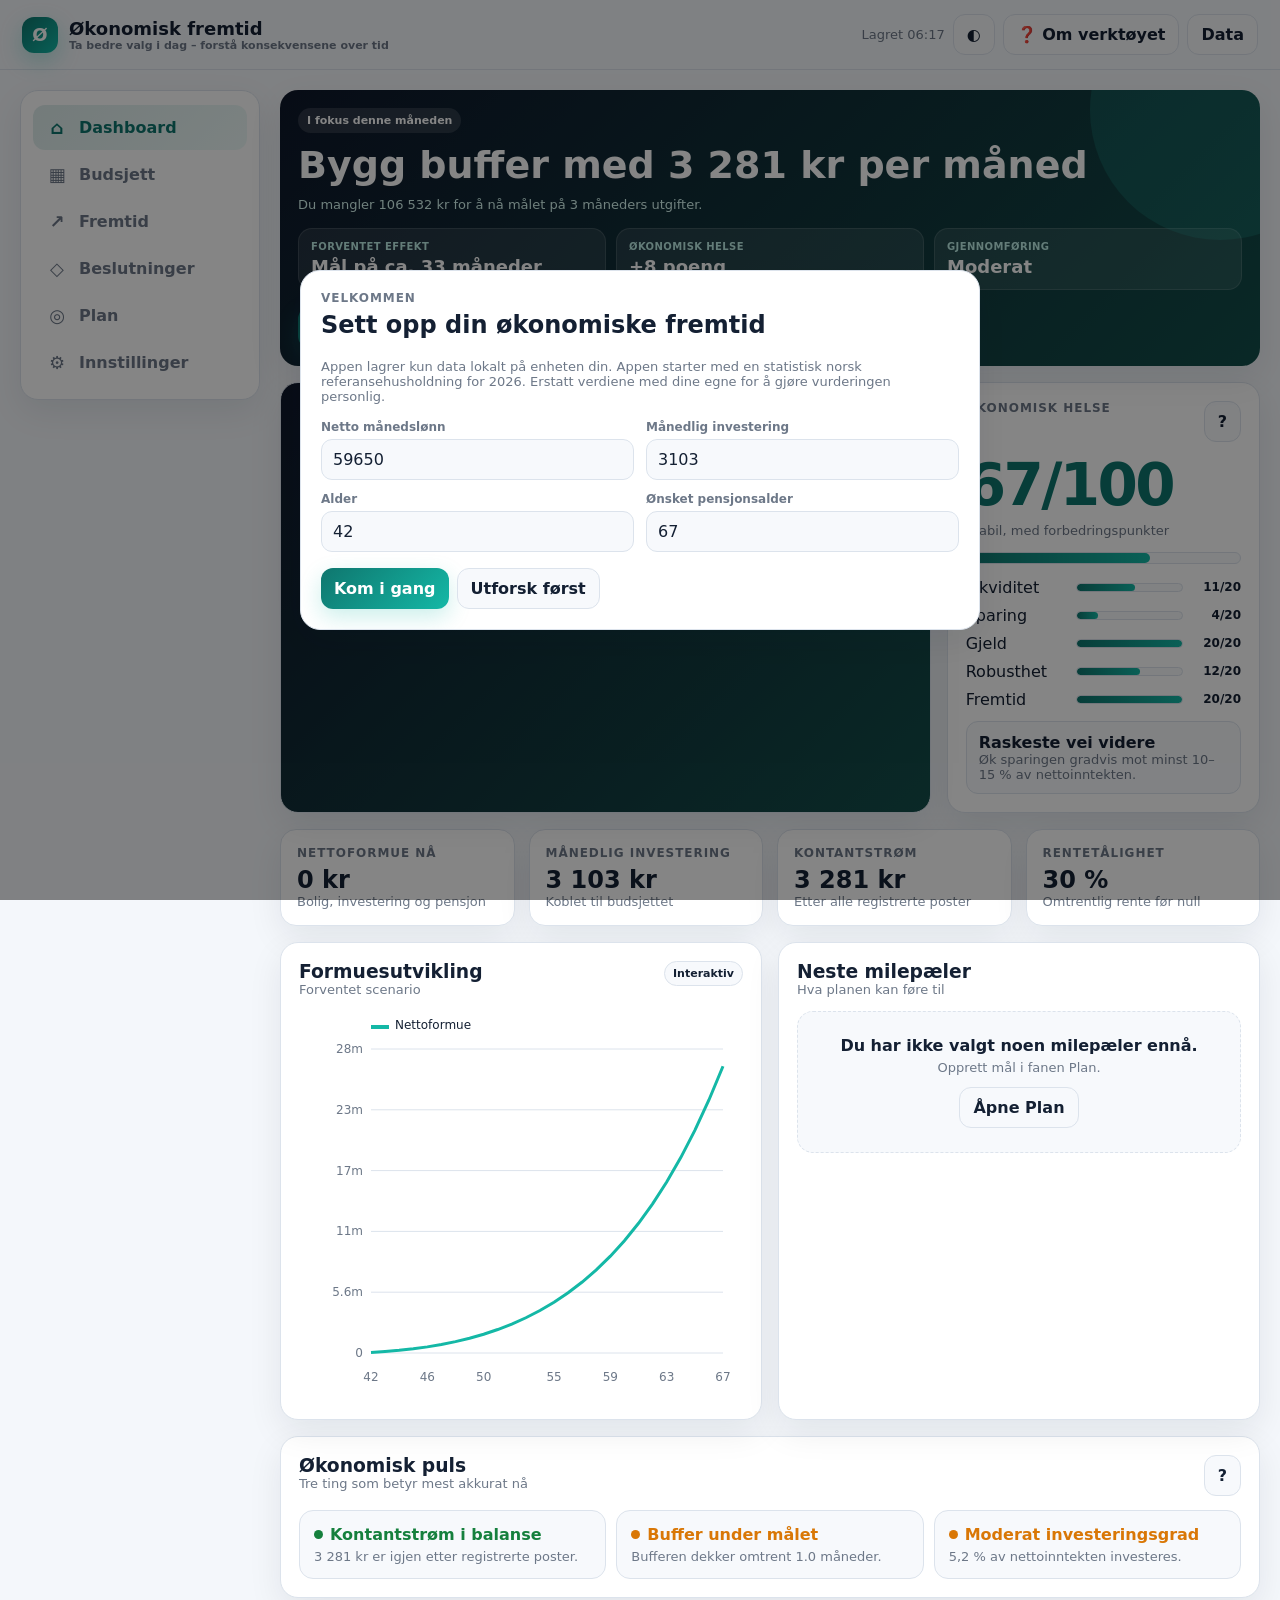
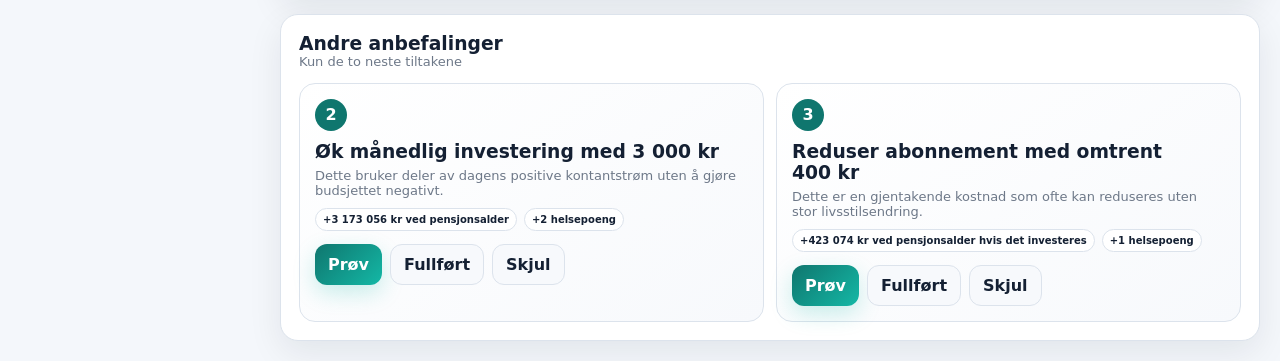
==== index.html @ 280042e1 "Update index.html" ====
<!doctype html>
<html lang="nb">
<head>
<meta charset="utf-8">
<meta name="viewport" content="width=device-width,initial-scale=1,viewport-fit=cover">
<meta name="theme-color" content="#111827">
<link rel="manifest" href="manifest.webmanifest">
<link rel="icon" href="icon-192.png">
<title>Økonomisk fremtid</title>
<style>
:root{
 --bg:#f4f7fb;--panel:#fff;--panel2:#f7f9fc;--text:#142033;--muted:#6d7888;--line:#dce3ec;
 --brand:#0f766e;--brand2:#14b8a6;--blue:#2563eb;--gold:#d97706;--red:#dc2626;--green:#15803d;
 --shadow:0 12px 34px rgba(15,23,42,.08);--radius:18px
}
body.dark{
 --bg:#0b1220;--panel:#111a2b;--panel2:#172238;--text:#edf4ff;--muted:#9cacbf;--line:#26364d;
 --shadow:0 12px 36px rgba(0,0,0,.34)
}
*{box-sizing:border-box}
html,body{margin:0;min-height:100%;font-family:Inter,ui-sans-serif,system-ui,-apple-system,Segoe UI,Roboto,Arial;color:var(--text);background:var(--bg)}
button,input,select{font:inherit}
button{cursor:pointer}
.app{min-height:100vh}
.topbar{position:sticky;top:0;z-index:30;display:flex;align-items:center;justify-content:space-between;padding:14px 22px;background:rgba(244,247,251,.86);backdrop-filter:blur(18px);border-bottom:1px solid var(--line)}
body.dark .topbar{background:rgba(11,18,32,.86)}
.brand{display:flex;align-items:center;gap:11px;font-weight:850;font-size:18px}
.logo{width:36px;height:36px;border-radius:12px;background:linear-gradient(135deg,var(--brand),var(--brand2));display:grid;place-items:center;color:#fff;font-weight:900;box-shadow:0 8px 22px rgba(20,184,166,.28)}
.top-actions{display:flex;align-items:center;gap:8px}
.iconbtn,.chipbtn,.primary,.secondary,.danger{border:0;border-radius:12px;padding:10px 13px;font-weight:750}
.iconbtn,.chipbtn,.secondary{background:var(--panel2);color:var(--text);border:1px solid var(--line)}
.primary{background:linear-gradient(135deg,var(--brand),var(--brand2));color:#fff;box-shadow:0 8px 22px rgba(20,184,166,.22)}
.danger{background:#fee2e2;color:#991b1b}
.layout{display:grid;grid-template-columns:240px minmax(0,1fr);gap:20px;padding:20px;max-width:1540px;margin:auto}
.sidebar{position:sticky;top:88px;height:fit-content;background:var(--panel);border:1px solid var(--line);border-radius:var(--radius);padding:12px;box-shadow:var(--shadow)}
.navitem{display:flex;align-items:center;gap:11px;width:100%;border:0;background:transparent;color:var(--muted);padding:12px 13px;border-radius:12px;text-align:left;font-weight:750;margin:2px 0}
.navitem.active{background:linear-gradient(135deg,rgba(15,118,110,.14),rgba(20,184,166,.08));color:var(--brand)}
.navicon{font-size:18px;width:22px;text-align:center}
.main{min-width:0}
.page{display:none}.page.active{display:block}
.hero{display:grid;grid-template-columns:1.35fr .65fr;gap:16px;margin-bottom:16px}
.card{background:var(--panel);border:1px solid var(--line);border-radius:var(--radius);padding:18px;box-shadow:var(--shadow)}
.hero-card{padding:24px;background:linear-gradient(135deg,#0f172a,#134e4a);color:#fff;overflow:hidden;position:relative}
.hero-card:after{content:"";position:absolute;width:280px;height:280px;border-radius:50%;background:rgba(45,212,191,.16);right:-90px;top:-110px}
.eyebrow{font-size:12px;font-weight:800;letter-spacing:.08em;text-transform:uppercase;color:var(--muted)}
.hero-card .eyebrow{color:#b9f4eb}
.big{font-size:clamp(32px,5vw,58px);font-weight:900;letter-spacing:-.045em;line-height:1.02;margin:8px 0}
.sub{font-size:13px;color:var(--muted)}
.hero-card .sub{color:#d8f6f1}
.kpis{display:grid;grid-template-columns:repeat(4,minmax(145px,1fr));gap:14px;margin-bottom:16px}
.kpi{background:var(--panel);border:1px solid var(--line);border-radius:16px;padding:16px;box-shadow:var(--shadow);transition:.18s transform}
.kpi:hover{transform:translateY(-2px)}
.kpi .value{font-weight:900;font-size:24px;margin-top:6px;color:var(--text)}
.grid2{display:grid;grid-template-columns:1fr 1fr;gap:16px}
.grid3{display:grid;grid-template-columns:repeat(3,1fr);gap:14px}
.section-title{display:flex;justify-content:space-between;align-items:flex-start;gap:12px;margin-bottom:14px}
.section-title h2,.section-title h3{margin:0}
.progress{height:12px;background:var(--panel2);border-radius:999px;overflow:hidden;border:1px solid var(--line)}
.progress span{display:block;height:100%;background:linear-gradient(90deg,var(--brand),var(--brand2));border-radius:999px}
.milestone{display:grid;grid-template-columns:44px 1fr auto;gap:12px;align-items:center;padding:12px 0;border-bottom:1px solid var(--line)}
.milestone:last-child{border-bottom:0}
.micon{width:42px;height:42px;border-radius:14px;display:grid;place-items:center;background:var(--panel2);font-size:20px}
canvas{width:100%;height:100%;display:block}
.chartbox{height:390px;position:relative}
.chartbox.tall{height:520px}
.tooltip{position:fixed;z-index:60;display:none;pointer-events:none;background:#0f172a;color:#fff;padding:9px 11px;border-radius:10px;font-size:12px;box-shadow:0 8px 24px rgba(0,0,0,.3)}
.form-grid{display:grid;grid-template-columns:repeat(2,1fr);gap:12px}
.field label{display:block;font-size:12px;font-weight:800;color:var(--muted);margin-bottom:5px}
.field input,.field select{width:100%;border:1px solid var(--line);background:var(--panel2);color:var(--text);border-radius:11px;padding:10px 11px}
.sliderline{display:grid;grid-template-columns:1fr 120px;gap:10px;align-items:center}
input[type=range]{accent-color:var(--brand)}
.tablewrap{overflow:auto;border:1px solid var(--line);border-radius:14px;max-height:520px}
table{border-collapse:collapse;width:100%;font-size:13px}
th,td{padding:10px 11px;border-bottom:1px solid var(--line);text-align:right;white-space:nowrap}
th:first-child,td:first-child{text-align:left}
th{position:sticky;top:0;background:var(--panel2);z-index:2}
td input,td select{width:100%;border:1px solid var(--line);background:var(--panel2);color:var(--text);border-radius:9px;padding:7px}
.row-linked{background:rgba(20,184,166,.07)}
.badge{font-size:11px;font-weight:850;border-radius:999px;padding:5px 8px;background:var(--panel2);border:1px solid var(--line)}
.good{color:var(--green)}.warn{color:var(--gold)}.bad{color:var(--red)}
.insights{display:grid;grid-template-columns:repeat(auto-fit,minmax(250px,1fr));gap:12px}
.insight{border:1px solid var(--line);border-left:5px solid var(--brand);border-radius:14px;background:linear-gradient(135deg,var(--panel),var(--panel2));padding:14px}
.insight.warn{border-left-color:var(--gold)}.insight.bad{border-left-color:var(--red)}.insight.good{border-left-color:var(--green)}
.insight strong{display:block;margin-bottom:5px}
.actions-list{display:grid;gap:10px}
.action{display:grid;grid-template-columns:38px 1fr auto;gap:11px;align-items:center;border:1px solid var(--line);border-radius:14px;padding:12px;background:var(--panel2)}
.step{width:34px;height:34px;border-radius:50%;display:grid;place-items:center;background:var(--brand);color:#fff;font-weight:900}
.scenario-grid{display:grid;grid-template-columns:repeat(2,1fr);gap:14px}
.decision-card{border:1px solid var(--line);border-radius:16px;padding:16px;background:var(--panel)}
.decision-result{font-size:28px;font-weight:900;margin-top:8px}
.timeline{display:flex;gap:12px;overflow:auto;padding-bottom:8px}
.time-card{min-width:210px;border:1px solid var(--line);border-radius:16px;padding:15px;background:var(--panel2)}
.bottom-nav{display:none}
.modal{position:fixed;inset:0;background:rgba(0,0,0,.48);z-index:80;display:none;align-items:center;justify-content:center;padding:18px}
.modal.open{display:flex}
.modalbox{width:min(680px,100%);max-height:86vh;overflow:auto;background:var(--panel);border:1px solid var(--line);border-radius:20px;padding:20px;box-shadow:var(--shadow)}
.toast{position:fixed;right:18px;bottom:18px;z-index:90;background:#0f172a;color:#fff;border-radius:12px;padding:12px 14px;display:none}
.small-actions{display:flex;gap:8px;flex-wrap:wrap}
details{border-top:1px solid var(--line);margin-top:12px;padding-top:12px}
summary{cursor:pointer;font-weight:850}
@media(max-width:1050px){
 .layout{grid-template-columns:1fr;padding:14px 14px 92px}
 .sidebar{display:none}
 .bottom-nav{position:fixed;left:10px;right:10px;bottom:10px;z-index:40;display:grid;grid-template-columns:repeat(5,1fr);background:rgba(17,24,39,.93);backdrop-filter:blur(18px);border-radius:18px;padding:7px;box-shadow:0 12px 40px rgba(0,0,0,.28)}
 .bottom-nav button{border:0;background:transparent;color:#9ca3af;border-radius:12px;padding:8px 3px;font-size:11px}
 .bottom-nav button.active{background:#1f766f;color:#fff}
 .bottom-nav span{display:block;font-size:19px;margin-bottom:2px}
 .hero{grid-template-columns:1fr}.kpis{grid-template-columns:repeat(2,1fr)}
}
@media(max-width:700px){
 .topbar{padding:11px 13px}.top-actions .hide-mobile{display:none}
 .hero-card{padding:20px}.grid2,.grid3,.form-grid,.scenario-grid{grid-template-columns:1fr}
 .kpis{grid-template-columns:1fr 1fr;gap:10px}.kpi{padding:13px}.kpi .value{font-size:20px}
 .chartbox{height:320px}.chartbox.tall{height:400px}
 .sliderline{grid-template-columns:1fr 105px}
 .action{grid-template-columns:36px 1fr}.action>div:last-child{grid-column:2}
}

.goal-list{display:grid;gap:12px}
.goal-card{display:grid;grid-template-columns:52px 1fr auto;gap:14px;align-items:center;border:1px solid var(--line);border-radius:16px;padding:15px;background:linear-gradient(135deg,var(--panel),var(--panel2))}
.goal-icon{width:48px;height:48px;border-radius:15px;display:grid;place-items:center;font-size:22px;background:rgba(20,184,166,.12)}
.goal-actions{display:flex;gap:7px;align-items:center}
.empty-state{text-align:center;padding:40px 20px;border:1px dashed var(--line);border-radius:16px;background:var(--panel2)}

.coach-overlay{position:fixed;inset:0;z-index:2147483000;display:none;pointer-events:none}
.coach-overlay.open{display:block}
.coach-dim{display:none}
.coach-focus{display:none}
.guide-highlight{
 outline:3px solid #14b8a6!important;
 outline-offset:4px!important;
 box-shadow:0 0 0 8px rgba(20,184,166,.14),0 12px 30px rgba(15,118,110,.16)!important;
 background-color:rgba(204,251,241,.24)!important;
 transition:outline-color .18s ease,box-shadow .18s ease,background-color .18s ease!important
}
body.dark .guide-highlight{
 background-color:rgba(20,184,166,.12)!important;
 box-shadow:0 0 0 8px rgba(20,184,166,.16),0 12px 30px rgba(0,0,0,.30)!important
}
.coach-box{
 position:fixed;z-index:2147483640;
 left:50%;bottom:18px;transform:translateX(-50%);
 width:min(620px,calc(100vw - 24px));
 background:var(--panel);color:var(--text);
 border:1px solid var(--line);border-radius:18px;
 padding:16px 18px;box-shadow:0 18px 48px rgba(15,23,42,.28);
 pointer-events:auto!important;
 isolation:isolate
}
.coach-arrow{display:none}
.coach-box .eyebrow{font-size:11px}
.coach-box h3{font-size:20px;line-height:1.2;margin:5px 0 6px}
.coach-box #coachText{font-size:14px;line-height:1.45}
.coach-footer{
 display:grid;grid-template-columns:1fr auto;align-items:center;
 gap:14px;margin-top:14px
}
.coach-dots{display:flex;gap:5px;min-width:76px}
.coach-dot{width:7px;height:7px;border-radius:50%;background:var(--line)}
.coach-dot.active{background:var(--brand)}
.coach-footer .small-actions{
 display:grid;grid-template-columns:88px 88px 88px;gap:8px
}
.coach-footer .small-actions button{width:100%;white-space:nowrap;pointer-events:auto;position:relative;z-index:2}
.coach-back{visibility:hidden;display:inline-flex}
.coach-back.visible{visibility:visible}
@media(max-width:640px){
 .coach-box{bottom:10px;width:calc(100vw - 16px);padding:14px}
 .coach-footer{grid-template-columns:1fr}
 .coach-dots{justify-content:center}
 .coach-footer .small-actions{grid-template-columns:1fr 1fr 1fr}
}
@media(max-width:700px){
 .forecast-table-shell{display:block}
 .polished-forecast .tablewrap{max-height:520px!important}
}

.polished-forecast{
 margin-top:14px;
 border:1px solid var(--line);
 border-radius:18px;
 overflow:hidden;
 background:var(--panel);
 box-shadow:0 12px 28px rgba(15,23,42,.06)
}
.polished-forecast table{border-collapse:separate;border-spacing:0;width:100%}
.polished-forecast thead th{
 position:sticky;top:0;z-index:3;
 padding:14px 13px;
 background:linear-gradient(180deg,var(--panel2),var(--panel));
 color:var(--muted);
 font-size:11px;
 text-transform:uppercase;
 letter-spacing:.045em;
 border-bottom:1px solid var(--line)
}
.polished-forecast tbody tr{transition:background .15s ease,transform .15s ease}
.polished-forecast tbody tr:nth-child(even){background:rgba(20,184,166,.025)}
.polished-forecast tbody tr:hover{background:rgba(20,184,166,.09)}
.polished-forecast tbody td{
 padding:13px;
 border-bottom:1px solid var(--line);
 font-variant-numeric:tabular-nums
}
.polished-forecast tbody tr:last-child td{border-bottom:0}
.polished-forecast td:first-child{
 position:sticky;left:0;z-index:2;
 background:inherit;
 font-weight:900;
 color:var(--text);
 border-right:1px solid var(--line)
}
.polished-forecast td:nth-child(4),
.polished-forecast td:nth-child(5),
.polished-forecast td:nth-child(7){font-weight:800}
.polished-forecast .forecast-net{
 color:var(--brand);
 font-weight:950;
 background:rgba(20,184,166,.055)
}
.polished-forecast .forecast-real{font-weight:850}
.polished-forecast tbody tr:nth-child(5n+1) td:first-child:before{
 content:"";
 display:inline-block;
 width:7px;height:7px;border-radius:50%;
 background:var(--brand);
 margin-right:8px;
 vertical-align:1px
}
@media(max-width:760px){
 .polished-forecast{border-radius:14px}
 .polished-forecast tbody td,.polished-forecast thead th{padding:11px 10px}
}

.reference-banner{
 margin-bottom:14px;padding:12px 14px;border-radius:14px;
 background:linear-gradient(135deg,rgba(20,184,166,.12),rgba(37,99,235,.06));
 border:1px solid rgba(20,184,166,.26)
}
.reference-banner strong{display:block;margin-bottom:4px}
.reference-delta{
 display:inline-flex;align-items:center;justify-content:center;
 min-width:92px;margin-top:5px;padding:4px 7px;border-radius:999px;
 font-size:10px;font-weight:850;white-space:nowrap
}
.reference-delta.same{background:var(--panel2);color:var(--muted);border:1px solid var(--line)}
.reference-delta.above{background:#fee2e2;color:#991b1b}
.reference-delta.below{background:#dcfce7;color:#166534}
.reference-label{font-size:10px;color:var(--muted);margin-top:4px}
.reference-mode-badge{
 display:inline-flex;align-items:center;gap:6px;border-radius:999px;padding:6px 9px;
 background:rgba(20,184,166,.12);color:var(--brand);font-size:11px;font-weight:850
}

.suggestion-grid{display:grid;grid-template-columns:repeat(auto-fit,minmax(210px,1fr));gap:10px;margin-top:12px}
.suggestion-card{border:1px solid var(--line);border-radius:14px;padding:13px;background:var(--panel2)}
.suggestion-card strong{display:block;margin-bottom:5px}
.suggestion-card input{margin-right:7px}
.health-breakdown{display:grid;gap:9px;margin-top:14px}
.health-row{display:grid;grid-template-columns:100px 1fr 48px;gap:10px;align-items:center}
.health-row .progress{height:9px}
.health-row strong{text-align:right;font-size:12px}
.health-explain{margin-top:12px;padding:11px 12px;border-radius:12px;background:var(--panel2);border:1px solid var(--line)}
@media(max-width:700px){
 .health-row{grid-template-columns:86px 1fr 42px}
}

.focus-card{
 position:relative;overflow:hidden;
 background:linear-gradient(135deg,#0f172a,#134e4a);
 color:white;border:0
}
.focus-card:after{
 content:"";position:absolute;width:260px;height:260px;border-radius:50%;
 right:-90px;top:-110px;background:rgba(45,212,191,.16)
}
.focus-card .sub{color:#d7f7f1}
.focus-tag{
 display:inline-flex;align-items:center;gap:6px;
 padding:6px 9px;border-radius:999px;
 background:rgba(255,255,255,.12);font-size:11px;font-weight:850
}
.focus-title{font-size:clamp(24px,3.5vw,38px);font-weight:900;line-height:1.1;margin:12px 0 10px;max-width:800px}
.focus-impact{display:grid;grid-template-columns:repeat(3,minmax(130px,1fr));gap:10px;margin-top:16px}
.focus-impact-item{padding:12px;border-radius:14px;background:rgba(255,255,255,.09);border:1px solid rgba(255,255,255,.12)}
.focus-impact-item span{display:block;font-size:10px;text-transform:uppercase;letter-spacing:.04em;color:#bfeee7;font-weight:800}
.focus-impact-item strong{display:block;margin-top:4px;font-size:18px}
.focus-actions{display:flex;gap:9px;flex-wrap:wrap;margin-top:17px;position:relative;z-index:2}
.focus-actions .secondary{background:rgba(255,255,255,.10);color:#fff;border-color:rgba(255,255,255,.20)}
.recommendations-grid{display:grid;grid-template-columns:repeat(2,1fr);gap:12px}
.recommendation-card{border:1px solid var(--line);border-radius:16px;padding:15px;background:linear-gradient(145deg,var(--panel),var(--panel2))}
.recommendation-rank{width:32px;height:32px;border-radius:50%;display:grid;place-items:center;background:var(--brand);color:#fff;font-weight:900;margin-bottom:10px}
.recommendation-card h3{margin:0 0 6px}
.recommendation-meta{display:flex;gap:7px;flex-wrap:wrap;margin-top:10px}
.recommendation-meta span{font-size:10px;font-weight:850;border-radius:999px;padding:5px 7px;background:var(--panel);border:1px solid var(--line)}
.recommendation-actions{display:flex;gap:8px;flex-wrap:wrap;margin-top:13px}
.recommendation-complete{opacity:.62}
.recommendation-complete:after{content:"Fullført";position:absolute;right:14px;top:14px;font-size:10px;font-weight:900;color:var(--green)}
.render-error{border:1px solid #fecaca;background:#fff1f2;color:#991b1b;border-radius:14px;padding:14px;margin:12px 0}
.render-error strong{display:block;margin-bottom:4px}
.compare-grid{display:grid;grid-template-columns:repeat(4,minmax(140px,1fr));gap:10px;margin-bottom:14px}
.compare-stat{border:1px solid var(--line);border-radius:14px;padding:13px;background:var(--panel2)}
.compare-stat strong{display:block;font-size:19px;margin-top:4px}
.compare-table{display:grid;gap:8px}
.compare-row{display:grid;grid-template-columns:minmax(180px,1.5fr) repeat(3,minmax(100px,.7fr));gap:10px;align-items:center;border:1px solid var(--line);border-radius:12px;padding:11px 12px;background:var(--panel2)}
.compare-row>span:not(:first-child),.compare-row>strong{text-align:right;font-variant-numeric:tabular-nums}
.app-notice{display:none;margin-bottom:14px}
.app-notice.visible{display:block}
.pulse-grid{display:grid;grid-template-columns:repeat(3,minmax(0,1fr));gap:10px}
.pulse-item{border:1px solid var(--line);border-radius:14px;padding:14px;background:var(--panel2)}
.pulse-item .pulse-label{display:flex;align-items:center;gap:7px;font-weight:850;margin-bottom:5px}
.pulse-dot{width:9px;height:9px;border-radius:50%;background:var(--brand)}
.pulse-item.good .pulse-dot{background:var(--green)}.pulse-item.warn .pulse-dot{background:var(--gold)}.pulse-item.bad .pulse-dot{background:var(--red)}
@media(max-width:760px){
 .compare-grid{grid-template-columns:1fr 1fr}
 .compare-row{grid-template-columns:1fr auto}
 .compare-row .compare-old{display:none}
 .pulse-grid{grid-template-columns:1fr}
}
@media(max-width:760px){
 .focus-impact,.recommendations-grid{grid-template-columns:1fr}
}
</style>
</head>
<body>
<div class="app">
<header class="topbar">
  <div class="brand"><div class="logo">Ø</div><div><span>Økonomisk fremtid</span><div style="font-size:11px;font-weight:650;color:var(--muted)">Ta bedre valg i dag – forstå konsekvensene over tid</div></div></div>
  <div class="top-actions">
    <span id="saveStatus" class="sub hide-mobile">Lagret lokalt</span>
    <button class="iconbtn" onclick="toggleTheme()" title="Mørk/lys">◐</button>
    <button class="iconbtn app-guide-button" onclick="askAppGuide()" title="Om verktøyet" aria-label="Om verktøyet">❓ <span class="hide-mobile">Om verktøyet</span></button>
    <button class="iconbtn hide-mobile" onclick="openModal('dataModal')">Data</button>
  </div>
</header>

<div class="layout">
<aside class="sidebar">
  <button class="navitem active" data-page="dashboard"><span class="navicon">⌂</span>Dashboard</button>
  <button class="navitem" data-page="budget"><span class="navicon">▦</span>Budsjett</button>
  <button class="navitem" data-page="future"><span class="navicon">↗</span>Fremtid</button>
  <button class="navitem" data-page="decisions"><span class="navicon">◇</span>Beslutninger</button>
  <button class="navitem" data-page="goals"><span class="navicon">◎</span>Plan</button>
  <button class="navitem" data-page="settings"><span class="navicon">⚙</span>Innstillinger</button>
</aside>

<main class="main">
<div id="appNotice" class="app-notice render-error" role="status" aria-live="polite"></div>
<section id="dashboard" class="page active">

  <div class="card focus-card" id="monthlyFocusCard" style="margin-bottom:16px">
    <div class="focus-tag">I fokus denne måneden</div>
    <div id="focusTitle" class="focus-title">–</div>
    <div id="focusDescription" class="sub">–</div>
    <div id="focusImpact" class="focus-impact"></div>
    <div class="focus-actions">
      <button id="focusTryButton" class="primary">Prøv i simulatoren</button>
      <button id="focusCompleteButton" class="secondary">Marker som fullført</button>
      <button id="focusDismissButton" class="secondary">Ikke vis igjen nå</button>
    </div>
  </div>

  <div class="hero" id="dashboardOverview">
    <div class="card hero-card" id="dashboardFutureCard">
      <div class="reference-mode-badge" id="referenceModeBadge">Norsk referansehusholdning 2026</div><div class="eyebrow" style="margin-top:12px">Forventet nettoformue ved pensjon</div>
      <div id="heroFuture" class="big">–</div>
      <div id="heroReal" class="sub">– i dagens kroner</div>
      <div style="margin-top:24px">
        <div class="sub">Fremdrift mot ditt første valgte mål</div>
        <div class="progress" style="margin-top:8px"><span id="heroProgress" style="width:0%"></span></div>
      </div>
    </div>
    <div class="card">
      <div class="section-title">
        <div><div class="eyebrow">Økonomisk helse</div></div>
        <button class="iconbtn" onclick="openHealthInfo()" title="Hvordan beregnes dette?" aria-label="Hvordan beregnes økonomisk helse?">?</button>
      </div>
      <div id="healthScore" class="big" style="color:var(--brand)">–</div>
      <div id="healthText" class="sub">–</div>
      <div class="progress" style="margin-top:14px"><span id="healthProgress"></span></div>
      <div id="healthBreakdown" class="health-breakdown"></div>
      <div id="topAdvice" class="health-explain"></div>
    </div>
  </div>

  <div class="kpis">
    <div class="kpi"><div class="eyebrow">Nettoformue nå</div><div id="kpiNetWorth" class="value">–</div><div class="sub">Bolig, investering og pensjon</div></div>
    <div class="kpi"><div class="eyebrow">Månedlig investering</div><div id="kpiInvestment" class="value">–</div><div class="sub">Koblet til budsjettet</div></div>
    <div class="kpi"><div class="eyebrow">Kontantstrøm</div><div id="kpiCashflow" class="value">–</div><div class="sub">Etter alle registrerte poster</div></div>
    <div class="kpi"><div class="eyebrow">Rentetålighet</div><div id="kpiRateTolerance" class="value">–</div><div class="sub">Omtrentlig rente før null</div></div>
  </div>

  <div class="grid2">
    <div class="card">
      <div class="section-title"><div><h3>Formuesutvikling</h3><div class="sub">Forventet scenario</div></div><span class="badge">Interaktiv</span></div>
      <div class="chartbox"><canvas id="dashboardChart"></canvas></div>
    </div>
    <div class="card">
      <div class="section-title"><div><h3>Neste milepæler</h3><div class="sub">Hva planen kan føre til</div></div></div>
      <div id="milestones"></div>
    </div>
  </div>

  <div class="card" style="margin-top:16px" id="economicPulseCard">
    <div class="section-title"><div><h3>Økonomisk puls</h3><div class="sub">Tre ting som betyr mest akkurat nå</div></div><button class="iconbtn" onclick="openPulseInfo()" aria-label="Om økonomisk puls">?</button></div>
    <div id="economicPulse" class="pulse-grid"></div>
  </div>
  <div class="card" style="margin-top:16px">
    <div class="section-title"><div><h3>Andre anbefalinger</h3><div class="sub">Kun de to neste tiltakene</div></div></div>
    <div id="secondaryRecommendations" class="recommendations-grid"></div>
  </div>
</section>

<section id="budget" class="page">
  <div class="section-title"><div><h2>Budsjett</h2><div class="sub">Planlagt månedlig kontantstrøm</div></div><button class="secondary" onclick="addBudgetRow()">+ Ny post</button></div>
  <div class="kpis">
    <div class="kpi"><div class="eyebrow">Netto inntekt</div><div id="bIncome" class="value">–</div></div>
    <div class="kpi"><div class="eyebrow">Utgifter</div><div id="bExpenses" class="value">–</div></div>
    <div class="kpi"><div class="eyebrow">Investering</div><div id="bInvestment" class="value">–</div></div>
    <div class="kpi"><div class="eyebrow">Til overs</div><div id="bRemaining" class="value">–</div></div>
  </div>


  <div class="grid2">
    <div class="card">
      <div class="section-title"><div><h3>Fordeling</h3><div class="sub">Faste, variable, årlige avsetninger og investering</div></div></div>
      <div class="chartbox"><canvas id="budgetChart"></canvas></div>
      <div id="budgetLegend"></div>
    </div>
    <div class="card">
      <div class="section-title"><div><h3>Økonomisk profil</h3><div class="sub">Gjør innsiktene mer relevante</div></div></div>
      <div class="form-grid">
        <div class="field"><label>Netto månedslønn</label><input id="netIncome" type="number"></div>
        <div class="field"><label>Disponibel buffer</label><input id="buffer" type="number"></div>
        <div class="field"><label>Voksne</label><input id="adults" type="number" min="1"></div>
        <div class="field"><label>Barn</label><input id="children" type="number" min="0"></div>
        <div class="field"><label>Har bil</label><select id="hasCar"><option value="yes">Ja</option><option value="no">Nei</option></select></div>
        <div class="field"><label>Eier bolig</label><select id="ownsHome"><option value="yes">Ja</option><option value="no">Nei</option></select></div>
      </div>
    </div>
  </div>
  <div class="card" style="margin-top:16px" id="budgetEntriesCard">
      <div class="reference-banner">
        <strong>Startpunkt: norsk referansehusholdning 2026</strong>
        <div class="sub">Postene er fylt med SSBs gjennomsnittlige husholdningsforbruk fra 2022, prisjustert til juni 2026. Når du endrer et beløp, vises avviket direkte ved posten.</div>
      </div>
    <div class="section-title"><div><h3>Budsjettposter</h3><div class="sub">Feltene oppdateres uten at tabellen hopper eller mister fokus</div></div><button class="secondary" onclick="addRecommendedZeroRows()">Legg til anbefalte poster</button></div>
    <div class="tablewrap">
      <table><thead><tr><th>Kategori</th><th>Beløp</th><th>%</th><th>Type</th><th></th></tr></thead><tbody id="budgetBody"></tbody><tfoot><tr><th>Sum</th><th id="budgetSum">–</th><th id="budgetPct">–</th><th colspan="2"></th></tr></tfoot></table>
    </div>
  </div>
  <div class="grid2" style="margin-top:16px">
    <div class="card">
      <div class="section-title"><div><h3>Årlige kostnader</h3><div class="sub">Omregnes til månedlig belastning</div></div></div>
      <div class="form-grid">
        <div class="field"><label>Ferie og reise / år</label><input id="annualTravel" type="number"></div>
        <div class="field"><label>Gaver og høytider / år</label><input id="annualGifts" type="number"></div>
        <div class="field"><label>Helse og tannlege / år</label><input id="annualHealth" type="number"></div>
        <div class="field"><label>Bolig/bil vedlikehold / år</label><input id="annualMaintenance" type="number"></div>
      </div>
      <div id="annualMonthly" style="margin-top:14px;font-weight:850"></div>
    </div>
    <div class="card">
      <div class="section-title"><div><h3>Personlige innsikter</h3><div class="sub">Oppdateres automatisk</div></div></div>
      <div id="budgetInsights" class="insights"></div>
    </div>
  </div>

  <div id="budgetComparisonArea">
    <div id="budgetComparisonLock" class="card" style="margin-top:16px">
      <div class="budget-lock">
        <div class="budget-lock-icon">▦</div>
        <h3>Lag budsjettet først</h3>
        <div class="sub">Registrer nettoinntekt og de viktigste budsjettpostene. Sammenligningene åpnes når budsjettet har nok informasjon til å være meningsfulle.</div>
        <button class="primary" style="margin-top:14px" onclick="focusBudgetSetup()">Gå til budsjettpostene</button>
      </div>
    </div>
    <div id="budgetComparisonContent" style="display:none">

  <div class="card" style="margin-top:16px" id="budgetCompareCard">
    <div class="section-title">
      <div><h3>Sammenlign budsjett</h3><div class="sub">Sammenlign dagens budsjett med et målbudsjett eller en tidligere versjon</div></div>
      <div class="compare-toolbar"><select id="compareSource" class="chipbtn"><option value="target">Målbudsjett</option></select><button class="secondary" onclick="saveCurrentAsTarget()">Bruk dagens som mål</button><button class="secondary" onclick="saveBudgetSnapshot()">Lagre dagens budsjett</button></div>
    </div>
    <div id="compareSummary" class="compare-grid"></div><div id="compareRows" class="compare-table"></div>
  </div>
    </div>
  </div>
</section>

<section id="future" class="page">
  <div class="section-title"><div><h2>Fremtid</h2><div class="sub">Hvordan økonomien utvikler seg over livet</div></div></div>
  <div class="card">
    <div class="section-title">
      <div><h3>Nettoformue</h3><div class="sub">Konservativt, forventet og sterkt scenario</div></div>
      <select id="futureMode" class="chipbtn"><option value="nominal">Nominelle kroner</option><option value="real">Dagens kroner</option><option value="components">Komponenter</option></select>
    </div>
    <div class="chartbox tall"><canvas id="futureChart"></canvas></div>
  </div>
  <div class="card" style="margin-top:16px">
    <div class="section-title"><div><h3>Tidslinje</h3><div class="sub">Planlagte milepæler</div></div></div>
    <div id="timeline" class="timeline"></div>
  </div>
  <div class="card" style="margin-top:16px" id="forecastSection">
    <div class="section-title">
      <div>
        <h3>Årlig utvikling</h3>
        <div class="sub">Detaljert utvikling i lønn, investering, pensjon og nettoformue</div>
      </div>
      <div class="forecast-toolbar">
        <select id="forecastInterval" class="chipbtn">
          <option value="1">Hvert år</option>
          <option value="3">Hvert 3. år</option>
          <option value="5">Hvert 5. år</option>
        </select>
      </div>
    </div>
    <div class="forecast-table-shell polished-forecast">
      <div class="tablewrap" style="max-height:620px;border:0;border-radius:0">
        <table>
          <thead>
            <tr>
              <th>År / alder</th>
              <th>Lønn</th>
              <th>Mnd. investering</th>
              <th>Portefølje</th>
              <th>Pensjon</th>
              <th>Boligkapital</th>
              <th>Nettoformue</th>
              <th>Dagens kroner</th>
            </tr>
          </thead>
          <tbody id="forecastBody"></tbody>
        </table>
      </div>
    </div>
  </div>
</section>

<section id="decisions" class="page">
  <div id="decisionsIntroAnchor" class="section-title"><div><h2>Beslutninger</h2><div class="sub">Se konsekvensene før du endrer planen</div></div></div>

  <div class="scenario-grid">
    <div class="decision-card" id="decisionInvestmentCard">
      <h3>Endre månedlig investering</h3>
      <div class="sliderline"><input id="decisionInvestmentRange" type="range" min="0" max="30000" step="500"><input id="decisionInvestment" type="number"></div>
      <div class="sub">Endring i forventet nettoformue ved pensjon</div>
      <div id="decisionInvestmentResult" class="decision-result">–</div>
      <div id="decisionInvestmentTime" class="sub"></div>
    </div>
    <div class="decision-card">
      <h3>Engangskjøp</h3>
      <div class="field"><label>Kostnad i dag</label><input id="decisionPurchase" type="number" value="25000"></div>
      <div class="sub">Alternativ fremtidig verdi dersom beløpet investeres</div>
      <div id="decisionPurchaseResult" class="decision-result">–</div>
    </div>
    <div class="decision-card">
      <h3>Ny bolig</h3>
      <div class="field"><label>Ny boligverdi</label><input id="decisionHomeValue" type="number"></div>
      <div class="field" style="margin-top:10px"><label>Nytt boliglån</label><input id="decisionMortgage" type="number"></div>
      <div class="sub">Anslått endring i nettoformue ved pensjon</div>
      <div id="decisionHomeResult" class="decision-result">–</div>
    </div>
    <div class="decision-card">
      <h3>Rentestress</h3>
      <div class="field" style="margin-bottom:12px"><label>Test ekstra avdrag per måned</label><input id="decisionExtraPrincipal" type="number" min="0" step="500" value="0"></div>
      <div id="decisionRatePanel"></div>
      <div id="decisionPrincipalResult" class="sub" style="margin-top:10px"></div>
    </div>
  </div>
</section>



<section id="goals" class="page">
  <div class="section-title" id="goalsHeader">
    <div><h2>Plan</h2><div class="sub">Sett egne mål, se neste milepæler og få konkrete tiltak</div></div>
    <div class="small-actions">
      <button class="iconbtn" id="goalsInfoButton" onclick="askGoalsGuide()" title="Om Plan" aria-label="Om Plan">?</button>
      <button class="primary" onclick="openGoalEditor()">+ Nytt mål</button>
    </div>
  </div>

  <div class="grid2">
    <div class="card" id="goalsOverview">
      <div class="section-title">
        <div><h3>Mine mål</h3><div class="sub">Målene brukes på dashboardet og i fremtidstidslinjen</div></div>
        <span id="goalCountBadge" class="badge">0 mål</span>
      </div>
      <div id="goalSuggestions" style="display:none"></div>
      <div id="goalsList" class="goal-list"></div>
    </div>

    <div class="card" id="planActionsCard">
      <div class="section-title">
        <div><h3>Viktigste tiltak</h3><div class="sub">Maksimalt tre konkrete forbedringer</div></div>
      </div>
      <div id="planActions" class="actions-list"></div>
    </div>
  </div>

  <div class="card" style="margin-top:16px" id="planMilestonesCard">
    <div class="section-title">
      <div><h3>Neste milepæler</h3><div class="sub">De nærmeste målene du faktisk har valgt</div></div>
    </div>
    <div id="planMilestones"></div>
  </div>
</section>


<section id="settings" class="page">
  <div id="settingsIntroAnchor" class="section-title"><div><h2>Innstillinger</h2><div class="sub">Forutsetninger, lån, scenarioer og personvern</div></div></div>

  <div class="grid2">
    <div class="card" id="settingsIncomeCard">
      <h3>Inntekt og investering</h3>
      <div class="form-grid" style="margin-top:12px">
        <div class="field"><label>Startalder</label><input id="startAge" type="number"></div>
        <div class="field"><label>Pensjonsalder</label><input id="retireAge" type="number"></div>
        <div class="field"><label>Startår</label><input id="startYear" type="number"></div>
        <div class="field"><label>Årslønn</label><input id="salary" type="number"></div>
        <div class="field"><label>Lønnsvekst %</label><input id="salaryGrowth" type="number" step=".1"></div>
        <div class="field"><label>Andel lønnsøkning til investering %</label><input id="raiseShare" type="number"></div>
        <div class="field"><label>Årlig bonusinvestering</label><input id="bonus" type="number"></div>
        <div class="field"><label>Årlig IPS</label><input id="ipsAnnual" type="number"></div>
        <div class="field"><label>OTP-sats %</label><input id="otpRate" type="number" step=".1"></div>
      </div>
    </div>
    <div class="card">
      <h3>Startkapital og bolig</h3>
      <div class="form-grid" style="margin-top:12px">
        <div class="field"><label>Ordinær portefølje</label><input id="portfolioStart" type="number"></div>
        <div class="field"><label>IPS-saldo</label><input id="ipsStart" type="number"></div>
        <div class="field"><label>Pensjonskonto</label><input id="otpStart" type="number"></div>
        <div class="field"><label>Boligverdi</label><input id="homeValue" type="number"></div>
        <div class="field"><label>Boliglån</label><input id="mortgage" type="number"></div>
        <div class="field"><label>Boligprisvekst %</label><input id="homeGrowth" type="number" step=".1"></div>
        <div class="field"><label>Årlig avdrag</label><input id="annualPrincipal" type="number"></div>
        <div class="field"><label>Ta med bolig</label><select id="includeHome"><option value="yes">Ja</option><option value="no">Nei</option></select></div>
      </div>
    </div>
    <div class="card">
      <h3>Lån og rentetålighet</h3>
      <div class="form-grid" style="margin-top:12px">
        <div class="field"><label>Boliglånsrente %</label><input id="mortgageRate" type="number" step=".1"></div>
        <div class="field"><label>Gjenværende løpetid</label><input id="loanYears" type="number"></div>
        <div class="field"><label>Lånetype</label><select id="loanType"><option value="annuity">Annuitetslån</option><option value="serial">Serielån</option><option value="interestOnly">Avdragsfritt</option></select></div>
        <div class="field"><label>Boliglånsbetaling i budsjett</label><input id="budgetMortgagePayment" type="number"></div>
      </div>
      <div id="settingsRatePanel" style="margin-top:14px"></div>
    </div>
    <div class="card">
      <h3>Avkastning og inflasjon</h3>
      <div class="form-grid" style="margin-top:12px">
        <div class="field"><label>Inflasjon %</label><input id="inflation" type="number" step=".1"></div>
        <div class="field"><label>Konservativ avkastning %</label><input id="retLow" type="number" step=".1"></div>
        <div class="field"><label>Forventet avkastning %</label><input id="retMid" type="number" step=".1"></div>
        <div class="field"><label>Sterk avkastning %</label><input id="retHigh" type="number" step=".1"></div>
        <div class="field"><label>Buffer-mål i måneders utgifter</label><input id="goalBufferMonths" type="number" step=".5"></div>
        <div class="field"><label>Investeringsmål % av netto</label><input id="goalInvestmentRate" type="number"></div>
      </div>
    </div>
  </div>
  <div class="card" style="margin-top:16px">
    <div class="section-title"><div><h3>Data og personvern</h3>
    <p class="sub"><strong>Referansegrunnlag:</strong> SSBs Forbruksundersøkelse 2022 er prisjustert med KPI fra 89,2 i 2022 til 102,8 i juni 2026. Median husholdningsinntekt etter skatt fra 2024 er tilsvarende prisjustert til juni 2026. Postene er fordelte underkategorier og skal brukes som startpunkt, ikke som fasit.</p><div class="sub">Alt lagres lokalt på denne enheten</div></div></div>
    <div class="small-actions">
      <button class="secondary" onclick="exportData()">Eksporter sikkerhetskopi</button>
      <label class="secondary" style="cursor:pointer">Importer<input id="importFile" type="file" accept=".json" hidden></label>
      <button class="danger" onclick="resetAll()">Tilbakestill alt</button>
    </div>
  </div>
</section>
</main>
</div>

<nav class="bottom-nav">
 <button class="active" data-page="dashboard"><span>⌂</span>Hjem</button>
 <button data-page="budget"><span>▦</span>Budsjett</button>
 <button data-page="future"><span>↗</span>Fremtid</button>
 <button data-page="decisions"><span>◇</span>Valg</button>
 <button data-page="goals"><span>◎</span>Plan</button>
 <button data-page="settings"><span>⚙</span>Mer</button>
</nav>
</div>




<div id="healthModal" class="modal">
  <div class="modalbox">
    <div class="eyebrow">Økonomisk helse</div>
    <h2 style="margin-top:6px">En forklarbar vurdering</h2>
    <p class="sub">Scoren er appens egen vurderingsmodell – ikke en offentlig eller anerkjent standard. Den bygger på likviditet, sparing, gjeld, robusthet og fremtidig retning.</p>
    <div id="healthModalBreakdown" class="health-breakdown" style="margin-top:16px"></div>
    <div class="small-actions" style="margin-top:16px"><button class="primary" onclick="closeModal('healthModal')">Lukk</button></div>
  </div>
</div>

<div id="pulseModal" class="modal"><div class="modalbox"><div class="eyebrow">Økonomisk puls</div><h2 style="margin-top:6px">Kort, prioritert og konkret</h2><p class="sub">Pulsen viser maksimalt tre signaler: hva som går bra, hva som bør følges med på og hva som gir størst effekt nå.</p><div class="small-actions" style="margin-top:16px"><button class="primary" onclick="closeModal('pulseModal')">Lukk</button></div></div></div>
<div id="compareNameModal" class="modal"><div class="modalbox"><h3>Lagre budsjettversjon</h3><div class="field"><label>Navn</label><input id="snapshotName" type="text" placeholder="For eksempel: Januar 2026"></div><div class="small-actions" style="margin-top:16px"><button class="primary" onclick="confirmBudgetSnapshot()">Lagre</button><button class="secondary" onclick="closeModal('compareNameModal')">Avbryt</button></div></div></div>

</div>

<div id="goalModal" class="modal">
  <div class="modalbox">
    <div class="eyebrow">Målsetting</div>
    <h2 id="goalModalTitle" style="margin-top:6px">Nytt mål</h2>
    <input id="goalEditId" type="hidden">
    <div class="form-grid" style="margin-top:14px">
      <div class="field"><label>Navn på målet</label><input id="goalName" type="text" placeholder="For eksempel: Trygg buffer"></div>
      <div class="field"><label>Hva vil du måle?</label>
        <select id="goalMetric">
          <option value="buffer">Disponibel buffer</option>
          <option value="portfolio">Investeringsportefølje</option>
          <option value="pension">Pensjonskapital</option>
          <option value="netWorth">Nettoformue</option>
          <option value="mortgage">Boliglån under</option>
          <option value="monthlyInvestment">Månedlig investering</option>
          <option value="savingsRate">Sparerate av nettoinntekt</option>
          <option value="debtReduction">Nedbetaling av gjeld</option>
        </select>
      </div>
      <div class="field"><label>Målbeløp</label><input id="goalTarget" type="number" min="0" step="1000"></div>
      <div class="field"><label>Symbol</label>
        <select id="goalIcon"><option>🎯</option><option>🌱</option><option>🛡️</option><option>🏠</option><option>📈</option><option>🚀</option><option>🏆</option><option>💰</option></select>
      </div>
    </div>
    <div id="goalPreview" class="insight" style="margin-top:14px"></div>
    <div class="small-actions" style="margin-top:16px">
      <button class="primary" onclick="saveGoal()">Lagre mål</button>
      <button class="secondary" onclick="closeModal('goalModal')">Avbryt</button>
    </div>
  </div>
</div>

<div id="coachOverlay" class="coach-overlay">
  <div class="coach-dim" aria-hidden="true"></div>
  <div id="coachFocus" class="coach-focus"></div>
  <div id="coachBox" class="coach-box">
    
    <div id="coachEyebrow" class="eyebrow">Introduksjon</div>
    <h3 id="coachTitle" style="margin:5px 0 8px"></h3>
    <div id="coachText" class="sub"></div>
    <div class="coach-footer">
      <div id="coachDots" class="coach-dots"></div>
      <div class="small-actions">
        <button id="coachBack" class="secondary coach-back" onclick="previousCoachStep()">Tilbake</button>
        <button class="secondary" onclick="closeActiveGuide()">Lukk</button>
        <button id="coachNext" class="primary" onclick="nextCoachStep()">Neste</button>
      </div>
    </div>
  </div>
</div>

<div id="tooltip" class="tooltip"></div>
<div id="toast" class="toast"></div><div id="changeToast" class="change-toast"></div>

<div id="onboardingModal" class="modal">
  <div class="modalbox">
    <div class="eyebrow">Velkommen</div>
    <h2 style="margin-top:6px">Sett opp din økonomiske fremtid</h2>
    <p class="sub">Appen lagrer kun data lokalt på enheten din. Appen starter med en statistisk norsk referansehusholdning for 2026. Erstatt verdiene med dine egne for å gjøre vurderingen personlig.</p>
    <div class="form-grid" style="margin-top:16px">
      <div class="field"><label>Netto månedslønn</label><input id="onboardIncome" type="number" value="59650"></div>
      <div class="field"><label>Månedlig investering</label><input id="onboardInvestment" type="number" value="3103"></div>
      <div class="field"><label>Alder</label><input id="onboardAge" type="number" value="42"></div>
      <div class="field"><label>Ønsket pensjonsalder</label><input id="onboardRetire" type="number" value="67"></div>
    </div>
    <div class="small-actions" style="margin-top:16px">
      <button class="primary" onclick="completeOnboarding()">Kom i gang</button>
      <button class="secondary" onclick="closeOnboardingAndGuide()">Utforsk først</button>
    </div>
  </div>
</div>

<div id="dataModal" class="modal"><div class="modalbox"><h3>Data og personvern</h3><p class="sub">Appen bruker ingen server. Data lagres kun i nettleseren på enheten din. Eksporter sikkerhetskopi dersom du vil flytte data til en annen enhet.</p><p><a href="privacy.html" target="_blank" style="color:var(--brand);font-weight:800">Les personvernerklæringen</a></p><div class="small-actions" style="margin-top:14px"><button class="secondary" onclick="exportData()">Eksporter</button><button class="primary" onclick="closeModal('dataModal')">Lukk</button></div></div></div>

<script>
const fmtNok=n=>new Intl.NumberFormat("nb-NO",{style:"currency",currency:"NOK",maximumFractionDigits:0}).format(Number(n)||0);
const fmtPct=n=>new Intl.NumberFormat("nb-NO",{style:"percent",maximumFractionDigits:1}).format(Number(n)||0);
const clone=o=>JSON.parse(JSON.stringify(o));
const SCHEMA_VERSION=2;
const STORAGE="okonomiskFremtid_v2";
const LEGACY_STORAGE="okonomiskFremtidPWA_v1";
const VALID_PAGES=new Set(["dashboard","budget","future","decisions","goals","settings"]);
window.__runtimeErrors=[];

const defaultState={
 version:SCHEMA_VERSION,
 ui:{theme:"light",page:"dashboard",referenceMode:true,onboarded:false,appGuideSeen:false,goalsGuideSeen:false,goalSuggestionsDismissed:false,recommendationState:{completed:[],dismissed:[]}},
 life:{
  startAge:42,retireAge:67,startYear:2026,salary:715800,salaryGrowth:5,raiseShare:50,
  monthlyInvestment:3103,bonus:0,ipsAnnual:0,otpRate:2,
  portfolioStart:0,ipsStart:0,otpStart:0,
  includeHome:false,homeValue:0,mortgage:0,homeGrowth:2,annualPrincipal:0,
  mortgageRate:5.0,loanYears:25,loanType:"annuity",
  inflation:2,retLow:7,retMid:9,retHigh:11
 },
 profile:{netIncome:59650,buffer:53266,adults:2,children:0,ownsHome:true,hasCar:true,goalBufferMonths:3,goalInvestmentRate:15},
 annual:{travel:0,gifts:0,health:0,maintenance:0},
 goals:[],
 budgetTargets:{target:null,snapshots:[]},
 history:[],
 budget:[
  {id:"housing",name:"Bolig / husleie",amount:15000,reference2026:15000,type:"fixed"},
  {id:"common",name:"Felleskostnader og kommunale avgifter",amount:2200,reference2026:2200,type:"fixed"},
  {id:"electricity",name:"Strøm og brensel",amount:1592,reference2026:1592,type:"fixed"},
  {id:"groceries",name:"Dagligvarer",amount:6315,reference2026:6315,type:"variable"},
  {id:"alcohol",name:"Alkohol og tobakk",amount:1169,reference2026:1169,type:"variable"},
  {id:"clothing",name:"Klær og sko",amount:1900,reference2026:1900,type:"variable"},
  {id:"homeMaintenance",name:"Boligvedlikehold og innbo",amount:1200,reference2026:1200,type:"variable"},
  {id:"electronics",name:"Elektronikk og husholdningsutstyr",amount:600,reference2026:600,type:"variable"},
  {id:"householdOther",name:"Andre husholdningsartikler",amount:916,reference2026:916,type:"variable"},
  {id:"health",name:"Helse og tannlege",amount:1205,reference2026:1205,type:"variable"},
  {id:"transport",name:"Kollektiv, drivstoff og bom",amount:3500,reference2026:3500,type:"variable"},
  {id:"vehicle",name:"Bilhold og transportutstyr",amount:4202,reference2026:4202,type:"variable"},
  {id:"subscriptions",name:"Telefon, internett og abonnement",amount:2415,reference2026:2415,type:"fixed"},
  {id:"leisure",name:"Fritid, sport og kultur",amount:2794,reference2026:2794,type:"variable"},
  {id:"travel",name:"Ferie og reise",amount:1500,reference2026:1500,type:"variable"},
  {id:"education",name:"Utdanning og kurs",amount:324,reference2026:324,type:"variable"},
  {id:"restaurant",name:"Restaurant og overnatting",amount:2296,reference2026:2296,type:"variable"},
  {id:"insurance",name:"Forsikring og finansielle tjenester",amount:2198,reference2026:2198,type:"fixed"},
  {id:"personalCare",name:"Personlig pleie",amount:800,reference2026:800,type:"variable"},
  {id:"gifts",name:"Gaver og høytider",amount:700,reference2026:700,type:"variable"},
  {id:"misc",name:"Andre varer og tjenester",amount:440,reference2026:440,type:"variable"},
  {id:"studentLoan",name:"Studielån",amount:0,reference2026:0,type:"fixed"},
  {id:"investment",name:"Investering",amount:3103,reference2026:3103,type:"saving",linked:true},
  {id:"bufferSaving",name:"Buffersparing",amount:0,reference2026:0,type:"saving"}
 ]
};
let state=loadState();
let projections={};


function completeOnboarding(){
 state.profile.netIncome=Math.max(0,Number(document.getElementById("onboardIncome").value)||0);
 state.life.monthlyInvestment=Math.max(0,Number(document.getElementById("onboardInvestment").value)||0);
 state.life.startAge=Math.max(18,Number(document.getElementById("onboardAge").value)||30);
 state.life.retireAge=Math.max(state.life.startAge+1,Number(document.getElementById("onboardRetire").value)||67);
 const inv=state.budget.find(x=>x.linked);if(inv)inv.amount=state.life.monthlyInvestment;
 state.ui.onboarded=true;closeModal("onboardingModal");renderAll();saveState();setTimeout(startAppGuide,320);
}


function closeOnboardingAndGuide(){
 state.ui.onboarded=true;
 closeModal("onboardingModal");
 saveState();
 toast("Du kan åpne omvisningen fra «Om verktøyet» når du vil.")
}

function finiteNumber(value,fallback=0){const number=Number(value);return Number.isFinite(number)?number:fallback}
function safeText(value,fallback=""){return typeof value==="string"?value:fallback}
function normalizeBudget(rows){
 const input=Array.isArray(rows)?rows:[];
 const byId=new Map(input.filter(row=>row&&typeof row==="object"&&row.id).map(row=>[String(row.id),row]));
 const merged=defaultState.budget.map(base=>{
  const saved=byId.get(base.id)||{};
  return {...base,...saved,id:base.id,name:safeText(saved.name,base.name),amount:Math.max(0,finiteNumber(saved.amount,base.amount)),reference2026:Math.max(0,finiteNumber(saved.reference2026,base.reference2026)),type:["fixed","variable","saving"].includes(saved.type)?saved.type:base.type,linked:Boolean(base.linked)};
 });
 const known=new Set(defaultState.budget.map(row=>row.id));
 input.forEach((row,index)=>{
  if(!row||known.has(String(row.id)))return;
  merged.splice(Math.max(0,merged.length-1),0,{id:safeText(row.id,"custom_"+index),name:safeText(row.name,"Egen post"),amount:Math.max(0,finiteNumber(row.amount)),reference2026:Math.max(0,finiteNumber(row.reference2026)),type:["fixed","variable","saving"].includes(row.type)?row.type:"variable"});
 });
 return merged;
}
function normalizeState(raw){
 const source=raw&&typeof raw==="object"?raw:{};
 const sourceVersion=finiteNumber(source.version,1);
 const normalized={
  ...clone(defaultState),...source,version:SCHEMA_VERSION,
  ui:{...clone(defaultState.ui),...(source.ui||{}),page:VALID_PAGES.has(source.ui?.page)?source.ui.page:"dashboard",theme:source.ui?.theme==="dark"?"dark":"light",recommendationState:{completed:Array.isArray(source.ui?.recommendationState?.completed)?source.ui.recommendationState.completed.filter(x=>typeof x==="string"):[],dismissed:Array.isArray(source.ui?.recommendationState?.dismissed)?source.ui.recommendationState.dismissed.filter(x=>typeof x==="string"):[]}},
  life:{...clone(defaultState.life),...(source.life||{})},
  profile:{...clone(defaultState.profile),...(source.profile||{})},
  annual:{...clone(defaultState.annual),...(source.annual||{})},
  goals:Array.isArray(source.goals)?source.goals.filter(goal=>goal&&typeof goal==="object"):[],
  budgetTargets:{target:source.budgetTargets?.target&&typeof source.budgetTargets.target==="object"?source.budgetTargets.target:null,snapshots:Array.isArray(source.budgetTargets?.snapshots)?source.budgetTargets.snapshots.filter(item=>item&&typeof item==="object"):[]},
  history:Array.isArray(source.history)?source.history:[],
  budget:normalizeBudget(source.budget)
 };
 Object.keys(defaultState.life).forEach(key=>{if(typeof defaultState.life[key]==="number")normalized.life[key]=finiteNumber(normalized.life[key],defaultState.life[key])});
 Object.keys(defaultState.profile).forEach(key=>{if(typeof defaultState.profile[key]==="number")normalized.profile[key]=finiteNumber(normalized.profile[key],defaultState.profile[key])});
 Object.keys(defaultState.annual).forEach(key=>normalized.annual[key]=Math.max(0,finiteNumber(normalized.annual[key],defaultState.annual[key])));
 if(sourceVersion<2&&normalized.ui.referenceMode)normalized.profile.buffer=defaultState.profile.buffer;
 normalized.life.startAge=Math.max(18,normalized.life.startAge);
 normalized.life.retireAge=Math.max(normalized.life.startAge+1,normalized.life.retireAge);
 normalized.life.monthlyInvestment=Math.max(0,normalized.life.monthlyInvestment);
 const investmentRow=normalized.budget.find(row=>row.linked);
 if(investmentRow)investmentRow.amount=normalized.life.monthlyInvestment;
 return normalized;
}
function loadState(){
 try{
  const raw=localStorage.getItem(STORAGE)||localStorage.getItem(LEGACY_STORAGE);
  if(raw)return normalizeState(JSON.parse(raw));
 }catch(error){recordRuntimeError("Lagring",error)}
 return clone(defaultState);
}
let saveTimer;
function saveState(){
 clearTimeout(saveTimer);
 saveTimer=setTimeout(()=>{
  try{
   localStorage.setItem(STORAGE,JSON.stringify(state));
   const status=document.getElementById("saveStatus");
   if(status)status.textContent="Lagret "+new Date().toLocaleTimeString("nb-NO",{hour:"2-digit",minute:"2-digit"});
  }catch(error){recordRuntimeError("Lagring",error)}
 },180);
}
function recordRuntimeError(area,error){
 const entry={area,message:error?.message||String(error),time:new Date().toISOString()};
 window.__runtimeErrors.push(entry);console.error(`[${area}]`,error);
 const notice=document.getElementById("appNotice");
 if(notice){notice.classList.add("visible");notice.innerHTML=`<strong>${escapeHtml(area)} kunne ikke oppdateres.</strong><span>Resten av verktøyet virker fortsatt. Last siden på nytt hvis problemet vedvarer.</span>`}
}
function clearRuntimeNotice(){const notice=document.getElementById("appNotice");if(notice){notice.classList.remove("visible");notice.textContent=""}}
function toast(msg){const e=document.getElementById("toast");if(!e)return;e.textContent=msg;e.style.display="block";setTimeout(()=>e.style.display="none",1800)}
function openModal(id){document.getElementById(id)?.classList.add("open")}
function closeModal(id){document.getElementById(id)?.classList.remove("open")}
function toggleTheme(){state.ui.theme=state.ui.theme==="dark"?"light":"dark";applyTheme();saveState();renderAll()}
function applyTheme(){document.body.classList.toggle("dark",state.ui.theme==="dark")}




function annualMonthly(){return (state.annual.travel+state.annual.gifts+state.annual.health+state.annual.maintenance)/12}
function totals(){
 const investment=state.budget.filter(x=>x.linked).reduce((s,x)=>s+x.amount,0);
 const otherSaving=state.budget.filter(x=>!x.linked&&x.type==="saving").reduce((s,x)=>s+x.amount,0);
 const fixed=state.budget.filter(x=>x.type==="fixed").reduce((s,x)=>s+x.amount,0);
 const variable=state.budget.filter(x=>x.type==="variable").reduce((s,x)=>s+x.amount,0);
 const annual=annualMonthly(),expenses=fixed+variable+annual,total=expenses+investment+otherSaving;
 return {investment,otherSaving,fixed,variable,annual,expenses,total,remaining:state.profile.netIncome-total}
}
function mortgagePayment(balance,annualRate,years,type){
 balance=Math.max(0,balance);const r=Math.max(0,annualRate)/12,n=Math.max(1,years*12);
 if(!balance)return 0;if(type==="interestOnly")return balance*r;if(type==="serial")return balance/n+balance*r;if(!r)return balance/n;
 return balance*r*Math.pow(1+r,n)/(Math.pow(1+r,n)-1)
}
function mortgageData(){
 const l=state.life,t=totals(),entered=(state.budget.find(x=>x.id==="mortgage")||state.budget.find(x=>x.id==="housing"))?.amount||0;
 const currentRate=l.mortgageRate/100,stressRate=Math.max(.07,currentRate+.03);
 const current=mortgagePayment(l.mortgage,currentRate,l.loanYears,l.loanType);
 const stress=mortgagePayment(l.mortgage,stressRate,l.loanYears,l.loanType);
 const stressRemaining=t.remaining+entered-stress;
 let lo=0,hi=.30,available=t.remaining+entered;
 for(let i=0;i<65;i++){const m=(lo+hi)/2;if(mortgagePayment(l.mortgage,m,l.loanYears,l.loanType)<=available)lo=m;else hi=m}
 return {currentRate,stressRate,current,stress,stressRemaining,maxRate:lo,entered}
}
function simulateLoan(extraMonthly=0){
 const l=state.life,balanceStart=Math.max(0,l.mortgage),rate=Math.max(0,l.mortgageRate/100/12),maxMonths=Math.max(1,Math.round(l.loanYears*12));
 const run=extra=>{
  let balance=balanceStart,interest=0,months=0;
  const annuity=mortgagePayment(balanceStart,l.mortgageRate/100,l.loanYears,"annuity");
  const serialPrincipal=balanceStart/maxMonths;
  while(balance>0.01&&months<maxMonths*2){
   const monthInterest=balance*rate;interest+=monthInterest;
   let payment=l.loanType==="interestOnly"?monthInterest: l.loanType==="serial"?serialPrincipal+monthInterest:annuity;
   payment+=Math.max(0,extra);
   const principal=Math.max(0,payment-monthInterest);
   if(principal<=0&&extra<=0){months=maxMonths;break}
   balance=Math.max(0,balance-principal);months++;
  }
  return {months,interest,balance};
 };
 const baseline=run(0),accelerated=run(extraMonthly);
 return {baseline,accelerated,monthsSaved:Math.max(0,baseline.months-accelerated.months),interestSaved:Math.max(0,baseline.interest-accelerated.interest)};
}
function project(rate){
 const l=state.life,rows=[];let salary=l.salary,monthly=l.monthlyInvestment,bonus=l.bonus,port=l.portfolioStart,ips=l.ipsStart,otp=l.otpStart;
 let home=l.includeHome?l.homeValue:0,loan=l.includeHome?l.mortgage:0,price=1;
 for(let i=0;i<=l.retireAge-l.startAge;i++){
  const ordinary=monthly*12,otpIn=salary*l.otpRate/100;
  port=(port+ordinary+bonus)*(1+rate);ips=(ips+l.ipsAnnual)*(1+rate);otp=(otp+otpIn)*(1+rate);
  if(l.includeHome){home*=1+l.homeGrowth/100;loan=Math.max(0,loan-l.annualPrincipal)}
  price*=1+l.inflation/100;
  const equity=l.includeHome?home-loan:0,net=port+ips+otp+equity;
  rows.push({year:l.startYear+i,age:l.startAge+i,salary,monthly,port,ips,otp,pension:ips+otp,home,loan,equity,net,real:net/price});
  const raise=salary*l.salaryGrowth/100;salary+=raise;monthly+=raise*l.raiseShare/100/12;bonus+=bonus*l.salaryGrowth/100*l.raiseShare/100;
 }
 return rows
}
function recalc(){
 projections.low=project(state.life.retLow/100);
 projections.mid=project(state.life.retMid/100);
 projections.high=project(state.life.retHigh/100);
}
function nowNetWorth(){const l=state.life;return l.portfolioStart+l.ipsStart+l.otpStart+(l.includeHome?l.homeValue-l.mortgage:0)}
function health(){
 const t=totals(),m=mortgageData(),income=Math.max(1,state.profile.netIncome);
 const monthlyExpenses=Math.max(1,t.expenses);
 const bufferMonths=state.profile.buffer/monthlyExpenses;
 const savingsRate=(t.investment+t.otherSaving)/income;
 const annualGross=Math.max(1,state.life.salary);
 const debtRatio=state.life.mortgage/annualGross;
 const paymentBurden=m.current/income;

 const liquidity=Math.round(Math.max(0,Math.min(20,bufferMonths>=6?20:bufferMonths>=3?16:bufferMonths>=1?8+bufferMonths*2.5:bufferMonths*6)));
 const saving=Math.round(Math.max(0,Math.min(20,savingsRate>=.25?20:savingsRate/.25*20)));

 let debt=20;
 if(state.life.mortgage>0){
   debt=20;
   if(debtRatio>5)debt-=8;else if(debtRatio>4)debt-=5;else if(debtRatio>3)debt-=2;
   if(paymentBurden>.40)debt-=7;else if(paymentBurden>.30)debt-=4;else if(paymentBurden>.22)debt-=2;
   if(m.stressRemaining<0)debt-=5;
   debt=Math.max(0,Math.min(20,Math.round(debt)));
 }

 let robustness=0;
 if(state.life.otpRate>0)robustness+=5;
 if(state.life.ipsAnnual>0||state.life.ipsStart>0)robustness+=3;
 if((state.budget.find(x=>x.id==="insurance")?.amount||0)>0)robustness+=4;
 if(t.remaining>=0)robustness+=3;
 robustness=Math.min(20,robustness);

 const final=projections.mid?.at(-1);
 let future=0;
 if(final){
   const realGrowth=final.real-nowNetWorth();
   if(realGrowth>0)future+=8;
   if(state.life.monthlyInvestment>0)future+=5;
   if(state.life.salaryGrowth>state.life.inflation)future+=3;
   if(final.pension>0)future+=4;
 }
 future=Math.min(20,future);

 const score=liquidity+saving+debt+robustness+future;
 const dimensions=[
  {name:"Likviditet",score:liquidity},
  {name:"Sparing",score:saving},
  {name:"Gjeld",score:debt},
  {name:"Robusthet",score:robustness},
  {name:"Fremtid",score:future}
 ];

 const lowest=[...dimensions].sort((a,b)=>a.score-b.score)[0];
 const adviceMap={
  "Likviditet":"Bygg buffer til minst tre måneders løpende utgifter.",
  "Sparing":"Øk sparingen gradvis mot minst 10–15 % av nettoinntekten.",
  "Gjeld":"Reduser gjeldsbelastningen eller øk månedlig margin.",
  "Robusthet":"Styrk buffer, forsikring eller pensjonssparing.",
  "Fremtid":"Sørg for positiv realvekst gjennom jevn investering."
 };

 const issues=dimensions.map(d=>[
  d.score>=15?"good":d.score>=10?"warn":"bad",
  d.name,
  `${d.score} av 20 poeng`
 ]);

 return {score,dimensions,issues,advice:adviceMap[lowest.name],lowest:lowest.name};
}
function healthRowsHtml(h){
 return h.dimensions.map(d=>`<div class="health-row"><span>${d.name}</span><div class="progress"><span style="width:${d.score/20*100}%"></span></div><strong>${d.score}/20</strong></div>`).join("");
}
function openHealthInfo(){
 const h=health();
 document.getElementById("healthModalBreakdown").innerHTML=healthRowsHtml(h)+`<div class="health-explain"><strong>Størst forbedringsmulighet:</strong><div class="sub">${h.advice}</div></div><div class="sub" style="margin-top:10px">Referansevisningen bruker én måneds løpende utgifter som en nøytral likviditetsantakelse. Scoren er ikke en offentlig standard.</div>`;
 openModal("healthModal");
}
function openPulseInfo(){openModal("pulseModal")}
function renderEconomicPulse(){
 const element=document.getElementById("economicPulse");if(!element)return;
 const t=totals(),m=mortgageData(),monthlyExpenses=Math.max(1,t.expenses),bufferMonths=state.profile.buffer/monthlyExpenses,savingsRate=t.investment/Math.max(1,state.profile.netIncome);
 const signals=[
  t.remaining>=0?{tone:"good",title:"Kontantstrøm i balanse",text:`${fmtNok(t.remaining)} er igjen etter registrerte poster.`}:{tone:"bad",title:"Negativ kontantstrøm",text:`Budsjettet mangler ${fmtNok(Math.abs(t.remaining))} per måned.`},
  bufferMonths>=3?{tone:"good",title:"Solid buffer",text:`Bufferen dekker omtrent ${bufferMonths.toFixed(1)} måneder.`}:bufferMonths>=1?{tone:"warn",title:"Buffer under målet",text:`Bufferen dekker omtrent ${bufferMonths.toFixed(1)} måneder.`}:{tone:"bad",title:"Lav likviditet",text:"Bufferen dekker mindre enn én måned."},
  state.life.mortgage>0?(m.stressRemaining>=0?{tone:"good",title:"Tåler rentestress",text:`Omtrent ${fmtNok(m.stressRemaining)} er igjen ved ${fmtPct(m.stressRate)} rente.`}:{tone:"bad",title:"Sårbar for renteøkning",text:`Budsjettet mangler ${fmtNok(Math.abs(m.stressRemaining))} ved ${fmtPct(m.stressRate)} rente.`}):(savingsRate>=.10?{tone:"good",title:"God investeringsgrad",text:`${fmtPct(savingsRate)} av nettoinntekten investeres.`}:{tone:"warn",title:"Moderat investeringsgrad",text:`${fmtPct(savingsRate)} av nettoinntekten investeres.`})
 ];
 element.innerHTML=signals.slice(0,3).map(signal=>`<div class="pulse-item ${signal.tone}"><div class="pulse-label"><span class="pulse-dot"></span>${signal.title}</div><div class="sub">${signal.text}</div></div>`).join("");
}

function recommendationState(){
 if(!state.ui.recommendationState)state.ui.recommendationState={completed:[],dismissed:[]};
 return state.ui.recommendationState
}
function futureMonthlyImpact(monthlyDelta){
 const years=Math.max(1,state.life.retireAge-state.life.startAge);
 return futureValueMonthly(monthlyDelta,state.life.retMid/100,years)
}
function healthImpactPreview(mutator){
 const before=health().score;
 const snapshot=clone(state);
 try{
   mutator();
   recalc();
   const after=health().score;
   state=snapshot;
   recalc();
   return after-before
 }catch(e){
   state=snapshot;
   recalc();
   return 0
 }
}
function generateRecommendations(){
 const t=totals(),h=health(),m=mortgageData(),income=Math.max(1,state.profile.netIncome);
 const monthlyExpenses=Math.max(1,t.expenses),bufferGap=Math.max(0,state.profile.goalBufferMonths*monthlyExpenses-state.profile.buffer);
 const recs=[];

 if(t.remaining<0){
   const cut=Math.ceil(Math.abs(t.remaining)/100)*100;
   recs.push({
     id:"balance_budget",
     title:`Få budsjettet i balanse med ${fmtNok(cut)}`,
     description:"Negativ kontantstrøm bør løses før sparingen økes.",
     effect:`${fmtNok(cut)} bedre kontantstrøm`,
     healthDelta:Math.max(2,Math.min(8,Math.round(cut/income*20))),
     effort:1,urgency:100,impact:100,
     action:{type:"budget",amount:cut}
   });
 }

 if(bufferGap>0){
   const monthly=Math.max(500,Math.min(Math.max(0,t.remaining),Math.ceil(bufferGap/12/100)*100||500));
   recs.push({
     id:"build_buffer",
     title:`Bygg buffer med ${fmtNok(monthly)} per måned`,
     description:`Du mangler ${fmtNok(bufferGap)} for å nå målet på ${state.profile.goalBufferMonths} måneders utgifter.`,
     effect:`Mål på ca. ${Math.max(1,Math.ceil(bufferGap/monthly))} måneder`,
     healthDelta:Math.max(2,Math.min(8,20-h.dimensions.find(x=>x.name==="Likviditet").score)),
     effort:2,urgency:bufferGap>monthlyExpenses*2?90:70,impact:90,
     action:{type:"buffer",amount:monthly}
   });
 }

 const savingsRate=t.investment/income;
 const targetRate=Math.max(.10,state.profile.goalInvestmentRate/100);
 if(t.remaining>500 && savingsRate<targetRate){
   const increase=Math.max(500,Math.min(Math.floor(t.remaining/500)*500,Math.ceil((targetRate*income-t.investment)/500)*500));
   if(increase>0){
     recs.push({
       id:"increase_investment",
       title:`Øk månedlig investering med ${fmtNok(increase)}`,
       description:"Dette bruker deler av dagens positive kontantstrøm uten å gjøre budsjettet negativt.",
       effect:`+${fmtNok(futureMonthlyImpact(increase))} ved pensjonsalder`,
       healthDelta:Math.max(1,Math.min(6,Math.round(increase/income*30))),
       effort:2,urgency:55,impact:95,
       action:{type:"investment",amount:state.life.monthlyInvestment+increase}
     });
   }
 }

 if(state.life.mortgage>0 && (m.maxRate<.075 || m.stressRemaining<0)){
   const extra=Math.max(500,Math.min(3000,Math.floor(Math.max(0,t.remaining)/500)*500||500));
   recs.push({
     id:"reduce_mortgage_risk",
     title:`Reduser gjeldsrisikoen med ${fmtNok(extra)} ekstra avdrag`,
     description:`Budsjettet går omtrent i null ved ${fmtPct(m.maxRate)} rente.`,
     effect:`Lavere rente- og likviditetsrisiko`,
     healthDelta:Math.max(2,Math.min(6,20-h.dimensions.find(x=>x.name==="Gjeld").score)),
     effort:3,urgency:m.stressRemaining<0?95:65,impact:75,
     action:{type:"mortgage",amount:extra}
   });
 }

 const subscriptions=state.budget.find(x=>x.id==="subscriptions");
 if(subscriptions && subscriptions.amount>Math.max(800,income*.025)){
   const cut=Math.min(500,Math.floor(subscriptions.amount*.2/100)*100);
   recs.push({
     id:"review_subscriptions",
     title:`Reduser abonnement med omtrent ${fmtNok(cut)}`,
     description:"Dette er en gjentakende kostnad som ofte kan reduseres uten stor livsstilsendring.",
     effect:`+${fmtNok(futureMonthlyImpact(cut))} ved pensjonsalder hvis det investeres`,
     healthDelta:1,effort:1,urgency:35,impact:55,
     action:{type:"budgetRow",id:"subscriptions",amount:Math.max(0,subscriptions.amount-cut)}
   });
 }

 const insurance=state.budget.find(x=>x.id==="insurance");
 if(insurance && insurance.amount>income*.06){
   const cut=Math.min(700,Math.floor(insurance.amount*.12/100)*100);
   recs.push({
     id:"review_insurance",
     title:"Sammenlign forsikringene dine",
     description:`Forsikring utgjør ${fmtPct(insurance.amount/income)} av nettoinntekten.`,
     effect:`Mulig reduksjon rundt ${fmtNok(cut)}/mnd`,
     healthDelta:1,effort:2,urgency:30,impact:50,
     action:{type:"budgetRow",id:"insurance",amount:Math.max(0,insurance.amount-cut)}
   });
 }

 if(state.life.otpRate<=0 && state.life.ipsAnnual<=0){
   recs.push({
     id:"pension_review",
     title:"Registrer eller vurder pensjonssparing",
     description:"Pensjonsdelen mangler et tydelig løpende innskudd i modellen.",
     effect:"Mer realistisk fremtidsbilde",
     healthDelta:3,effort:2,urgency:45,impact:65,
     action:{type:"settings"}
   });
 }

 const goals=state.goals||[];
 goals.forEach(g=>{
  const pct=goalProgress(g);
  if(pct<100 && pct>0){
   const forecast=goalForecast(g);
   recs.push({
       id:"goal_"+g.id,
       title:`Prioriter målet «${g.name}»`,
       description:`Du er ${Math.round(pct)} % på vei.`,
     effect:forecast?`Forventet ${forecast.year}`:"Ikke nådd i dagens prognose",
       healthDelta:0,effort:2,urgency:40,impact:60,
       action:{type:"goal",id:g.id}
     });
   }
 });

 const rs=recommendationState();
 return recs
   .filter(r=>!rs.completed.includes(r.id)&&!rs.dismissed.includes(r.id))
   .map(r=>({...r,priority:r.impact*.55+r.urgency*.35-r.effort*5}))
   .sort((a,b)=>b.priority-a.priority);
}
function applyRecommendation(rec){
 if(!rec)return;
 const a=rec.action||{};
 if(a.type==="investment"){
   state.life.monthlyInvestment=a.amount;
   const row=state.budget.find(x=>x.linked);if(row)row.amount=a.amount;
   showPage("decisions");
   document.getElementById("decisionInvestment").value=a.amount;
   document.getElementById("decisionInvestmentRange").value=a.amount;
   renderDecisions();
   toast("Forslaget er lagt inn i simulatoren");
 }else if(a.type==="buffer"){
   showPage("budget");
   const existing=state.budget.find(x=>x.id==="bufferSaving");
   if(existing)existing.amount=a.amount;
   renderBudget();
   toast("Bufferforslaget er lagt inn i budsjettet");
 }else if(a.type==="budgetRow"){
   const row=state.budget.find(x=>x.id===a.id);if(row)row.amount=a.amount;
   showPage("budget");renderBudget();toast("Forslaget er lagt inn i budsjettet");
 }else if(a.type==="mortgage"){
  showPage("decisions");
  const extra=document.getElementById("decisionExtraPrincipal");if(extra)extra.value=a.amount;
  renderDecisions();
  toast("Beløpet er lagt inn for vurdering");
 }else if(a.type==="goal"){
   showPage("goals");
 }else if(a.type==="settings"){
  showPage("settings");
 }else if(a.type==="goals"){
  showPage("goals");
 }else{
   showPage("budget");
 }
 saveState();
 renderAll();
}
let recommendationCache=new Map();
function applyRecommendationById(id){applyRecommendation(recommendationCache.get(id))}
function completeRecommendation(id){
 const rs=recommendationState();
 if(!rs.completed.includes(id))rs.completed.push(id);
 renderRecommendations();saveState();toast("Anbefalingen er markert som fullført");
}
function dismissRecommendation(id){
 const rs=recommendationState();
 if(!rs.dismissed.includes(id))rs.dismissed.push(id);
 renderRecommendations();saveState();toast("Anbefalingen skjules foreløpig");
}
function renderRecommendations(){
 const recs=generateRecommendations();
 const main=recs[0]||{
   id:"steady_plan",title:"Fortsett planen",description:"Økonomien er i balanse. Det viktigste nå er å følge planen over tid.",
   effect:"Stabil fremdrift",healthDelta:0,effort:1,action:{type:"goals"}
 };
 recommendationCache=new Map([main,...recs].map(item=>[item.id,item]));
 const title=document.getElementById("focusTitle");
 if(!title)return;
 title.textContent=main.title;
 document.getElementById("focusDescription").textContent=main.description;
 document.getElementById("focusImpact").innerHTML=`
   <div class="focus-impact-item"><span>Forventet effekt</span><strong>${escapeHtml(main.effect)}</strong></div>
   <div class="focus-impact-item"><span>Økonomisk helse</span><strong>${main.healthDelta>0?`+${main.healthDelta} poeng`:"Bevarer nivået"}</strong></div>
   <div class="focus-impact-item"><span>Gjennomføring</span><strong>${main.effort<=1?"Enkel":main.effort===2?"Moderat":"Krever planlegging"}</strong></div>`;
 document.getElementById("focusTryButton").onclick=()=>applyRecommendation(main);
 document.getElementById("focusCompleteButton").onclick=()=>completeRecommendation(main.id);
 document.getElementById("focusDismissButton").onclick=()=>dismissRecommendation(main.id);

 const secondary=recs.slice(1,3);
 document.getElementById("secondaryRecommendations").innerHTML=secondary.length?secondary.map((r,i)=>`
   <div class="recommendation-card">
     <div class="recommendation-rank">${i+2}</div>
     <h3>${escapeHtml(r.title)}</h3>
     <div class="sub">${escapeHtml(r.description)}</div>
     <div class="recommendation-meta"><span>${escapeHtml(r.effect)}</span><span>${r.healthDelta>0?`+${r.healthDelta} helsepoeng`:"Målrettet tiltak"}</span></div>
     <div class="recommendation-actions">
       <button class="primary" onclick="applyRecommendationById('${escapeHtml(r.id)}')">Prøv</button>
       <button class="secondary" onclick="completeRecommendation('${r.id}')">Fullført</button>
       <button class="secondary" onclick="dismissRecommendation('${r.id}')">Skjul</button>
     </div>
   </div>`).join(""):`<div class="empty-state" style="grid-column:1/-1"><strong>Ingen andre anbefalinger akkurat nå.</strong><div class="sub">Planen ser balansert ut.</div></div>`;
}

function prioritizedActions(){
 const t=totals(),h=health(),actions=[];
 if(t.remaining<0)actions.push(["Få budsjettet i balanse",`Reduser kostnader eller investering med minst ${fmtNok(Math.abs(t.remaining))}.`,fmtNok(Math.abs(t.remaining))+"/mnd"]);
 const bufferGap=state.profile.goalBufferMonths*t.expenses-state.profile.buffer;
 if(bufferGap>0)actions.push(["Bygg buffer",`Prioriter buffer til målet på ${state.profile.goalBufferMonths} måneders utgifter.`,fmtNok(bufferGap)]);
 const subs=state.budget.find(x=>x.id==="subscriptions")?.amount||0;
 if(subs>state.profile.netIncome*.03)actions.push(["Gå gjennom abonnement",`Abonnement utgjør ${fmtPct(subs/state.profile.netIncome)} av inntekten.`,"200–600 kr"]);
 const ins=state.budget.find(x=>x.id==="insurance")?.amount||0;
 if(ins>state.profile.netIncome*.08)actions.push(["Sammenlign forsikring",`Forsikring utgjør ${fmtPct(ins/state.profile.netIncome)} av nettoinntekten.`,"Mulig kutt"]);
 if(t.remaining>0 && t.investment/state.profile.netIncome<state.profile.goalInvestmentRate/100)actions.push(["Øk investeringen gradvis",`Du har ${fmtNok(t.remaining)} udisponert.`,fmtNok(Math.min(t.remaining,state.profile.netIncome*state.profile.goalInvestmentRate/100-t.investment))]);
 if(!actions.length)actions.push(["Automatiser planen","Budsjettet er robust. Automatiser investering og årlige avsetninger.","Bevar planen"]);
 return actions.slice(0,3)
}

const LEGACY_GOAL_NAMES=new Set([
 "1 million investert","5 millioner investert","10 millioner nettoformue","Boliglån under 2 millioner"
]);

function migrateLegacyGoals(){
 if(!Array.isArray(state.goals))state.goals=[];
 const legacyOnly=state.goals.length>0&&state.goals.every(g=>LEGACY_GOAL_NAMES.has(g.name));
 if(legacyOnly)state.goals=[];
}
function referenceGoalSuggestions(){
 const monthlyExpenses=Math.max(1,totals().expenses);
 const annualInvestment=Math.max(0,state.life.monthlyInvestment*12);
 const mortgage=state.life.mortgage||0;
 const suggestions=[
  {id:"suggest_buffer",name:"Buffer på 3 måneders utgifter",metric:"buffer",target:Math.round(monthlyExpenses*3/1000)*1000,icon:"🛡️"},
  {id:"suggest_invest",name:"Invester 100 000 kr",metric:"portfolio",target:100000,icon:"📈"},
  {id:"suggest_rate",name:"Spar 10 % av nettoinntekten",metric:"savingsRate",target:10,icon:"🌱"}
 ];
 if(mortgage>0){
  suggestions.push({id:"suggest_debt",name:"Betal ned 100 000 kr på boliglånet",metric:"debtReduction",target:100000,icon:"🏠"});
 }
 suggestions.push({id:"suggest_pension",name:"Pensjonskapital på 500 000 kr",metric:"pension",target:500000,icon:"🎯"});
 return suggestions;
}
function applySuggestedGoals(){
 const selected=[...document.querySelectorAll('[data-suggest-goal]:checked')].map(x=>x.value);
 const suggestions=referenceGoalSuggestions().filter(x=>selected.includes(x.id));
 state.goals=suggestions.map(x=>({...x,id:"goal_"+Date.now()+"_"+Math.random().toString(36).slice(2,7)}));
 state.ui.goalSuggestionsDismissed=true;
 renderAll();
 toast("Forslagene er lagt til som redigerbare mål");
}
function dismissGoalSuggestions(){
 state.ui.goalSuggestionsDismissed=true;
 renderGoals();
 saveState();
}

function metricCurrent(metric){
 const l=state.life;
 if(metric==="buffer")return state.profile.buffer;
 if(metric==="portfolio")return l.portfolioStart;
 if(metric==="pension")return l.ipsStart+l.otpStart;
 if(metric==="netWorth")return nowNetWorth();
 if(metric==="mortgage")return l.mortgage;
 if(metric==="monthlyInvestment")return l.monthlyInvestment;
 if(metric==="savingsRate")return totals().investment/Math.max(1,state.profile.netIncome)*100;
 if(metric==="debtReduction")return 0;
 return 0
}
function metricFromRow(metric,row){
 if(metric==="portfolio")return row.port;
 if(metric==="pension")return row.pension;
 if(metric==="netWorth")return row.net;
 if(metric==="mortgage")return row.loan;
 if(metric==="monthlyInvestment")return row.monthly;
 if(metric==="savingsRate")return row.monthly/Math.max(1,row.salary/12)*100;
 if(metric==="debtReduction")return Math.max(0,state.life.mortgage-row.loan);
 if(metric==="buffer"){
  const monthly=state.budget.find(item=>item.id==="bufferSaving")?.amount||0;
  return state.profile.buffer+Math.max(0,row.year-state.life.startYear)*12*monthly;
 }
 return 0
}
function goalProgress(goal){
 const current=metricCurrent(goal.metric),target=Math.max(1,Number(goal.target)||1),inverse=goal.metric==="mortgage";
 if(inverse){
   const start=Math.max(target,state.life.mortgage||target);
   return Math.max(0,Math.min(100,(start-current)/Math.max(1,start-target)*100))
 }
 return Math.max(0,Math.min(100,current/target*100))
}
function goalForecast(goal){
 if(goal.metric==="buffer")return metricCurrent("buffer")>=goal.target?projections.mid[0]:null;
 return projections.mid.find(row=>goal.metric==="mortgage"?metricFromRow(goal.metric,row)<=goal.target:metricFromRow(goal.metric,row)>=goal.target)
}
function milestones(){
 return state.goals.map(goal=>({...goal,pct:goalProgress(goal),row:goalForecast(goal)}))
}
function futureValueMonthly(pmt,rate,years){const rm=Math.pow(1+rate,1/12)-1,n=years*12;return rm?pmt*(Math.pow(1+rm,n)-1)/rm:pmt*n}


function goalMetricLabel(metric){
 return {buffer:"Disponibel buffer",portfolio:"Investeringsportefølje",pension:"Pensjonskapital",netWorth:"Nettoformue",mortgage:"Boliglån under",monthlyInvestment:"Månedlig investering",savingsRate:"Sparerate",debtReduction:"Nedbetaling av gjeld"}[metric]||metric
}

function goalTargetDisplay(goal){
 if(goal.metric==="savingsRate")return `${Number(goal.target).toFixed(0)} %`;
 return fmtNok(goal.target);
}

function renderGoals(){
 migrateLegacyGoals();

 const list=document.getElementById("goalsList");
 const suggestions=document.getElementById("goalSuggestions");
 if(!list||!suggestions)return;

 document.getElementById("goalCountBadge").textContent=`${state.goals.length} mål`;

 if(!state.goals.length&&!state.ui.goalSuggestionsDismissed){
   const sg=referenceGoalSuggestions();
   suggestions.style.display="block";
   suggestions.innerHTML=`
    <div class="empty-state" style="padding:22px">
      <div style="font-size:32px">◎</div>
      <h3>Ingen egne mål ennå</h3>
      <div class="sub">Her er eksempler basert på referansebudsjettet. Velg dem du vil bruke – alt kan redigeres etterpå.</div>
      <div class="suggestion-grid">
        ${sg.map(x=>`<label class="suggestion-card"><input type="checkbox" data-suggest-goal value="${x.id}" checked><strong>${x.icon} ${escapeHtml(x.name)}</strong><div class="sub">${goalMetricLabel(x.metric)} · ${goalTargetDisplay(x)}</div></label>`).join("")}
      </div>
      <div class="small-actions" style="margin-top:14px;justify-content:center">
        <button class="primary" onclick="applySuggestedGoals()">Bruk valgte forslag</button>
        <button class="secondary" onclick="openGoalEditor()">Lag eget mål</button>
        <button class="secondary" onclick="dismissGoalSuggestions()">Ikke vis forslag</button>
      </div>
    </div>`;
   list.innerHTML="";
 }else{
   suggestions.style.display="none";
   if(!state.goals.length){
     list.innerHTML=`<div class="empty-state"><div style="font-size:34px">◎</div><h3>Ingen mål er satt</h3><div class="sub">Lag et mål som passer livet og prioriteringene dine.</div><button class="primary" style="margin-top:15px" onclick="openGoalEditor()">Opprett mål</button></div>`;
   }else{
     list.innerHTML=state.goals.map(g=>{
       const row=goalForecast(g),pct=goalProgress(g);
       const status=row?`Forventet ${row.year} · ${row.age} år`:(pct>=100?"Målet er nådd":"Ikke nådd i dagens prognose");
       return `<div class="goal-card">
        <div class="goal-icon">${g.icon||"🎯"}</div>
        <div><strong>${escapeHtml(g.name)}</strong><div class="sub">${goalMetricLabel(g.metric)} · ${goalTargetDisplay(g)}</div>
          <div class="progress" style="margin-top:8px"><span style="width:${pct}%"></span></div>
          <div class="sub" style="margin-top:6px">${Math.round(pct)} % · ${status}</div>
        </div>
        <div class="goal-actions"><button class="secondary" onclick="openGoalEditor('${g.id}')">Rediger</button><button class="danger" onclick="deleteGoal('${g.id}')">×</button></div>
       </div>`
     }).join("");
   }
 }

 renderPlanActions();
 renderPlanMilestones();
}
function renderPlanActions(){
 const e=document.getElementById("planActions");if(!e)return;
 e.innerHTML=prioritizedActions().map((a,i)=>`<div class="action"><div class="step">${i+1}</div><div><strong>${a[0]}</strong><div class="sub">${a[1]}</div></div><div class="good" style="font-weight:850">${a[2]}</div></div>`).join("");
}
function renderPlanMilestones(){
 const e=document.getElementById("planMilestones");if(!e)return;
 const ms=milestones().sort((a,b)=>{
   const ay=a.row?.year??9999,by=b.row?.year??9999;
   return ay-by||b.pct-a.pct;
 }).slice(0,5);
 if(!ms.length){
   e.innerHTML=`<div class="empty-state" style="padding:24px"><strong>Ingen mål opprettet.</strong><div class="sub">Lag egne mål eller bruk forslagene over.</div></div>`;
   return;
 }
 e.innerHTML=ms.map(x=>`<div class="milestone"><div class="micon">${escapeHtml(x.icon||"🎯")}</div><div><strong>${escapeHtml(x.name)}</strong><div class="progress" style="margin-top:7px"><span style="width:${x.pct}%"></span></div><div class="sub" style="margin-top:5px">${x.row?`Forventet ${x.row.year} · ${x.row.age} år`:(x.pct>=100?"Målet er nådd":"Ikke nådd i modellen")}</div></div><span class="badge">${Math.round(x.pct)}%</span></div>`).join("");
}
function openGoalEditor(id=""){
 const g=state.goals.find(x=>x.id===id);
 document.getElementById("goalModalTitle").textContent=g?"Rediger mål":"Nytt mål";
 document.getElementById("goalEditId").value=g?.id||"";
 document.getElementById("goalName").value=g?.name||"";
 document.getElementById("goalMetric").value=g?.metric||"buffer";
 document.getElementById("goalTarget").value=g?.target||"";
 document.getElementById("goalIcon").value=g?.icon||"🎯";
 updateGoalPreview();openModal("goalModal")
}
function updateGoalPreview(){
 const metric=document.getElementById("goalMetric")?.value||"buffer";
 const target=Number(document.getElementById("goalTarget")?.value)||0;
 const current=metricCurrent(metric);
 const text=metric==="mortgage"
   ?`Dagens verdi er ${fmtNok(current)}. Målet nås når lånet er ${fmtNok(target)} eller lavere.`
   :metric==="savingsRate"
   ?`Dagens sparerate er ${current.toFixed(1)} %. Målet er ${target.toFixed(0)} %.`
   :`Dagens verdi er ${fmtNok(current)}. Målbeløpet er ${fmtNok(target)}.`;
 const e=document.getElementById("goalPreview");if(e)e.innerHTML=`<strong>Forhåndsvisning</strong><div class="sub">${text}</div>`
}
function saveGoal(){
 const id=document.getElementById("goalEditId").value;
 const name=document.getElementById("goalName").value.trim();
 const metric=document.getElementById("goalMetric").value;
 const target=Math.max(0,Number(document.getElementById("goalTarget").value)||0);
 const icon=document.getElementById("goalIcon").value;
 if(!name||target<=0){toast("Skriv inn navn og målbeløp");return}
 const goal={id:id||"goal_"+Date.now(),name,metric,target,icon};
 const index=state.goals.findIndex(x=>x.id===id);
 if(index>=0)state.goals[index]=goal;else state.goals.push(goal);
 closeModal("goalModal");renderAll();toast(index>=0?"Målet er oppdatert":"Målet er opprettet")
}
function deleteGoal(id){
 const g=state.goals.find(x=>x.id===id);if(!g||!confirm(`Slette målet «${g.name}»?`))return;
 state.goals=state.goals.filter(x=>x.id!==id);renderAll()
}

function renderSafely(area,renderer){try{renderer();return true}catch(error){recordRuntimeError(area,error);return false}}
function renderAll(){
 clearRuntimeNotice();
 renderSafely("Beregning",recalc);
 renderSafely("Dashboard",renderDashboard);
 renderSafely("Anbefalinger",renderRecommendations);
 renderSafely("Budsjett",renderBudget);
 renderSafely("Fremtid",renderFuture);
 renderSafely("Beslutninger",renderDecisions);
 renderSafely("Plan",renderGoals);
 renderSafely("Innstillinger",renderSettings);
 saveState()
}
function renderDashboard(){
 migrateLegacyGoals();
 renderReferenceMode();
 
 const last=projections.mid.at(-1),h=health(),t=totals(),m=mortgageData(),nw=nowNetWorth();
 document.getElementById("heroFuture").textContent=fmtNok(last.net);
 document.getElementById("heroReal").textContent=fmtNok(last.real)+" i dagens kroner";
 const firstGoal=state.goals[0];document.getElementById("heroProgress").style.width=(firstGoal?goalProgress(firstGoal):0)+"%";
 document.getElementById("healthScore").textContent=h.score+"/100";document.getElementById("healthProgress").style.width=h.score+"%";
 document.getElementById("healthText").textContent=h.score>=90?"Svært robust":h.score>=75?"God":h.score>=60?"Stabil, med forbedringspunkter":h.score>=40?"Sårbar":"Kritisk";
 document.getElementById("healthBreakdown").innerHTML=healthRowsHtml(h);
 document.getElementById("topAdvice").innerHTML=`<strong>Raskeste vei videre</strong><div class="sub">${h.advice}</div>`;
 document.getElementById("kpiNetWorth").textContent=fmtNok(nw);document.getElementById("kpiInvestment").textContent=fmtNok(t.investment);
 document.getElementById("kpiCashflow").textContent=fmtNok(t.remaining);document.getElementById("kpiCashflow").className="value "+(t.remaining>=0?"good":"bad");
 document.getElementById("kpiRateTolerance").textContent=fmtPct(m.maxRate);
 drawLineChart("dashboardChart",[{name:"Nettoformue",data:projections.mid.map(x=>x.net),color:"#14b8a6"}],projections.mid.map(x=>x.age));
 const ms=milestones();
 document.getElementById("milestones").innerHTML=ms.length?ms.map(x=>`<div class="milestone"><div class="micon">${escapeHtml(x.icon||"🎯")}</div><div><strong>${escapeHtml(x.name)}</strong><div class="progress" style="margin-top:7px"><span style="width:${x.pct}%"></span></div><div class="sub" style="margin-top:5px">${x.row?`Forventet ${x.row.year} · ${x.row.age} år`:(x.pct>=100?"Målet er nådd":"Ikke nådd i modellen")}</div></div><span class="badge">${Math.round(x.pct)}%</span></div>`).join(""):`<div class="empty-state" style="padding:24px"><strong>Du har ikke valgt noen milepæler ennå.</strong><div class="sub" style="margin-top:5px">Opprett mål i fanen Plan.</div><button class="secondary" style="margin-top:12px" onclick="showPage('goals')">Åpne Plan</button></div>`;
 renderEconomicPulse();
}
function renderBudget(){
 const t=totals();
 document.getElementById("bIncome").textContent=fmtNok(state.profile.netIncome);document.getElementById("bExpenses").textContent=fmtNok(t.expenses);
 document.getElementById("bInvestment").textContent=fmtNok(t.investment);document.getElementById("bRemaining").textContent=fmtNok(t.remaining);
 document.getElementById("bRemaining").className="value "+(t.remaining>=0?"good":"bad");
 setVal("netIncome",state.profile.netIncome);setVal("buffer",state.profile.buffer);setVal("adults",state.profile.adults);setVal("children",state.profile.children);
 setVal("hasCar",state.profile.hasCar?"yes":"no");setVal("ownsHome",state.profile.ownsHome?"yes":"no");
 setVal("annualTravel",state.annual.travel);setVal("annualGifts",state.annual.gifts);setVal("annualHealth",state.annual.health);setVal("annualMaintenance",state.annual.maintenance);
 document.getElementById("annualMonthly").textContent="Månedlig avsetning: "+fmtNok(t.annual);
 renderBudgetTable();drawBudgetChart();renderBudgetComparison();
 document.getElementById("budgetInsights").innerHTML=health().issues.slice(0,6).map(x=>`<div class="insight ${x[0]}"><strong>${x[0]==="good"?"✓":x[0]==="warn"?"!":"⚠"} ${x[1]}</strong><div class="sub">${x[2]}</div></div>`).join("")
}

function referenceDeltaHtml(row){
 const ref=Number(row.reference2026||0),amount=Number(row.amount||0);
 if(ref===0){
   return `<div class="reference-label">Ingen pålitelig fellesverdi</div>`;
 }
 const diff=amount-ref;
 if(Math.abs(diff)<1)return `<span class="reference-delta same">SSB-nivå</span>`;
 return `<span class="reference-delta ${diff>0?"above":"below"}">${diff>0?"+":"−"}${fmtNok(Math.abs(diff))} mot SSB</span>`;
}
function leaveReferenceMode(){
 if(state.ui.referenceMode){
   state.ui.referenceMode=false;
   const badge=document.getElementById("referenceModeBadge");
   if(badge)badge.textContent="Din økonomiske plan";
 }
}
function renderReferenceMode(){
 const badge=document.getElementById("referenceModeBadge");
 if(!badge)return;
 badge.textContent=state.ui.referenceMode?"Norsk referansehusholdning 2026":"Din økonomiske plan";
}

function budgetSnapshot(name="Budsjett"){
 return {id:"budget_"+Date.now()+"_"+Math.random().toString(36).slice(2,7),name,createdAt:new Date().toISOString(),netIncome:state.profile.netIncome,annual:clone(state.annual),budget:state.budget.map(row=>({id:row.id,name:row.name,amount:row.amount,type:row.type,linked:Boolean(row.linked)}))};
}
function snapshotTotals(snapshot){
 const rows=Array.isArray(snapshot?.budget)?snapshot.budget:[];
 const annualData=snapshot?.annual||{};
 const annual=(finiteNumber(annualData.travel)+finiteNumber(annualData.gifts)+finiteNumber(annualData.health)+finiteNumber(annualData.maintenance))/12;
 const investment=rows.filter(row=>row.linked).reduce((sum,row)=>sum+finiteNumber(row.amount),0);
 const otherSaving=rows.filter(row=>!row.linked&&row.type==="saving").reduce((sum,row)=>sum+finiteNumber(row.amount),0);
 const fixed=rows.filter(row=>row.type==="fixed").reduce((sum,row)=>sum+finiteNumber(row.amount),0);
 const variable=rows.filter(row=>row.type==="variable").reduce((sum,row)=>sum+finiteNumber(row.amount),0);
 const expenses=fixed+variable+annual,total=expenses+investment+otherSaving,income=finiteNumber(snapshot?.netIncome);
 return {income,investment,otherSaving,expenses,total,remaining:income-total};
}
function isBudgetReady(){
 const meaningfulRows=state.budget.filter(row=>!row.linked&&finiteNumber(row.amount)>0).length;
 return !state.ui.referenceMode&&state.profile.netIncome>0&&meaningfulRows>=4;
}
function focusBudgetSetup(){document.getElementById("budgetEntriesCard")?.scrollIntoView({behavior:"smooth",block:"start"})}
function saveCurrentAsTarget(){
 state.budgetTargets.target=budgetSnapshot("Målbudsjett");
 state.ui.compareSource="target";
 renderBudgetComparison();saveState();toast("Dagens budsjett er lagret som målbudsjett");
}
function saveBudgetSnapshot(){
 const input=document.getElementById("snapshotName");
 if(input)input.value="Budsjett "+new Date().toLocaleDateString("nb-NO");
 openModal("compareNameModal");
}
function confirmBudgetSnapshot(){
 const name=document.getElementById("snapshotName")?.value.trim()||"Tidligere budsjett";
 const snapshot=budgetSnapshot(name);
 state.budgetTargets.snapshots.unshift(snapshot);
 state.budgetTargets.snapshots=state.budgetTargets.snapshots.slice(0,12);
 state.ui.compareSource=snapshot.id;
 closeModal("compareNameModal");renderBudgetComparison();saveState();toast("Budsjettversjonen er lagret");
}
function selectedComparison(){
 const selected=document.getElementById("compareSource")?.value||state.ui.compareSource||"target";
 if(selected==="target")return state.budgetTargets.target;
 return state.budgetTargets.snapshots.find(snapshot=>snapshot.id===selected)||null;
}
function renderBudgetComparison(){
 const lock=document.getElementById("budgetComparisonLock"),content=document.getElementById("budgetComparisonContent"),select=document.getElementById("compareSource");
 if(!lock||!content||!select)return;
 const ready=isBudgetReady();
 lock.style.display=ready?"none":"block";content.style.display=ready?"block":"none";
 if(!ready)return;
 const options=[`<option value="target">Målbudsjett</option>`,...state.budgetTargets.snapshots.map(snapshot=>`<option value="${escapeHtml(snapshot.id)}">${escapeHtml(snapshot.name||"Tidligere budsjett")}</option>`)].join("");
 select.innerHTML=options;
 const preferred=state.ui.compareSource||"target";
 select.value=["target",...state.budgetTargets.snapshots.map(item=>item.id)].includes(preferred)?preferred:"target";
 const comparison=selectedComparison();
 const summary=document.getElementById("compareSummary"),rowsElement=document.getElementById("compareRows");
 if(!comparison){
  summary.innerHTML="";
  rowsElement.innerHTML=`<div class="empty-state"><strong>Ingen sammenligning er lagret ennå.</strong><div class="sub">Lagre dagens budsjett som mål eller som en historisk versjon.</div></div>`;
  return;
 }
 const current=budgetSnapshot("Dagens budsjett"),now=snapshotTotals(current),before=snapshotTotals(comparison);
 const stat=(label,currentValue,oldValue,goodWhenHigher=false)=>{const delta=currentValue-oldValue;const tone=Math.abs(delta)<1?"":((delta>0)===goodWhenHigher?"good":"bad");return `<div class="compare-stat"><span class="sub">${label}</span><strong>${fmtNok(currentValue)}</strong><div class="${tone}">${delta===0?"Ingen endring":`${delta>0?"+":"−"}${fmtNok(Math.abs(delta))}`}</div></div>`};
 summary.innerHTML=stat("Netto inntekt",now.income,before.income,true)+stat("Utgifter",now.expenses,before.expenses,false)+stat("Investering",now.investment,before.investment,true)+stat("Til overs",now.remaining,before.remaining,true);
 const oldById=new Map((comparison.budget||[]).map(row=>[row.id,row]));
 rowsElement.innerHTML=current.budget.map(row=>{const old=oldById.get(row.id);if(!old)return"";const delta=finiteNumber(row.amount)-finiteNumber(old.amount);if(Math.abs(delta)<1)return"";return `<div class="compare-row"><strong>${escapeHtml(row.name)}</strong><span class="compare-old">Før ${fmtNok(old.amount)}</span><span>Nå ${fmtNok(row.amount)}</span><strong class="${delta>0?"bad":"good"}">${delta>0?"+":"−"}${fmtNok(Math.abs(delta))}</strong></div>`}).join("")||`<div class="empty-state"><strong>Budsjettene er like.</strong><div class="sub">Endre en post for å se forskjellen.</div></div>`;
}

function renderBudgetTable(){
 const body=document.getElementById("budgetBody"),focus=document.activeElement,focusKey=focus?.dataset?.key,selStart=focus?.selectionStart;
 body.innerHTML=state.budget.map((r,i)=>`<tr class="${r.linked?"row-linked":""}"><td><input data-key="name-${i}" value="${escapeHtml(r.name)}" ${r.linked?"readonly":""} oninput="updateBudgetField(${i},'name',this.value,this)"></td><td>
  <input data-key="amount-${i}" type="number" value="${r.amount}" oninput="updateBudgetField(${i},'amount',this.value,this)">
  <div class="reference-cell-${i}">${referenceDeltaHtml(r)}</div>
</td><td class="pct-${i}">${fmtPct(r.amount/Math.max(1,state.profile.netIncome))}</td><td><select data-key="type-${i}" ${r.linked?"disabled":""} onchange="updateBudgetField(${i},'type',this.value,this)"><option value="fixed" ${r.type==="fixed"?"selected":""}>Fast</option><option value="variable" ${r.type==="variable"?"selected":""}>Variabel</option><option value="saving" ${r.type==="saving"?"selected":""}>Sparing</option></select></td><td>${r.linked?"🔗":`<button class="danger" onclick="removeBudgetRow(${i})">×</button>`}</td></tr>`).join("");
 const t=totals();document.getElementById("budgetSum").textContent=fmtNok(t.total);document.getElementById("budgetPct").textContent=fmtPct(t.total/Math.max(1,state.profile.netIncome));
 if(focusKey){const n=document.querySelector(`[data-key="${focusKey}"]`);if(n){n.focus();if(typeof selStart==="number"&&n.setSelectionRange)try{n.setSelectionRange(selStart,selStart)}catch(e){}}}
}
function updateBudgetField(i,key,value,el){
 leaveReferenceMode();
 const r=state.budget[i];if(!r)return;const oldAmount=Number(r.amount||0);r[key]=key==="amount"?Math.max(0,Number(value)||0):value;
 if(r.linked&&key==="amount"){state.life.monthlyInvestment=r.amount;explainInvestmentChange(oldAmount,r.amount);}
 const pct=document.querySelector(`.pct-${i}`);if(pct)pct.textContent=fmtPct(r.amount/Math.max(1,state.profile.netIncome));
 const referenceCell=document.querySelector(`.reference-cell-${i}`);if(referenceCell)referenceCell.innerHTML=referenceDeltaHtml(r);
 const t=totals();document.getElementById("budgetSum").textContent=fmtNok(t.total);document.getElementById("budgetPct").textContent=fmtPct(t.total/Math.max(1,state.profile.netIncome));
 renderAllExceptTable();saveState()
}
function renderAllExceptTable(){recalc();renderSafely("Dashboard",renderDashboard);renderSafely("Anbefalinger",renderRecommendations);renderSafely("Budsjettgraf",drawBudgetChart);renderSafely("Budsjettsammenligning",renderBudgetComparison);renderSafely("Fremtid",renderFuture);renderSafely("Beslutninger",renderDecisions);renderSafely("Plan",renderGoals);renderSafely("Innstillinger",renderSettings);const t=totals();document.getElementById("bIncome").textContent=fmtNok(state.profile.netIncome);document.getElementById("bExpenses").textContent=fmtNok(t.expenses);document.getElementById("bInvestment").textContent=fmtNok(t.investment);document.getElementById("bRemaining").textContent=fmtNok(t.remaining);document.getElementById("bRemaining").className="value "+(t.remaining>=0?"good":"bad");document.getElementById("budgetInsights").innerHTML=health().issues.slice(0,6).map(x=>`<div class="insight ${x[0]}"><strong>${x[0]==="good"?"✓":x[0]==="warn"?"!":"⚠"} ${x[1]}</strong><div class="sub">${x[2]}</div></div>`).join("")}
function addBudgetRow(){state.budget.splice(Math.max(0,state.budget.length-1),0,{id:"custom"+Date.now(),name:"Ny post",amount:0,type:"variable"});renderBudget();saveState()}
function removeBudgetRow(i){if(state.budget[i]?.linked)return;state.budget.splice(i,1);renderAll()}
function addRecommendedZeroRows(){
 const rec=[["health","Helse og tannlege"],["clothing","Klær og sko"],["travel","Ferie og reise"],["gifts","Gaver og høytider"],["homeMaintenance","Boligvedlikehold og innbo"],["vehicle","Bilhold og vedlikehold"],["bufferSaving","Buffersparing"],["education","Kompetanse og kurs"],["electronics","Elektronikk"]];
 rec.forEach(([id,name])=>{if(!state.budget.some(x=>x.id===id))state.budget.splice(Math.max(0,state.budget.length-1),0,{id,name,amount:0,type:id==="bufferSaving"?"saving":"variable"})});
 renderAll();toast("Anbefalte poster er lagt til")
}
function drawBudgetChart(){
 const t=totals(),data=[["Faste",t.fixed,"#15803d"],["Variable",t.variable,"#dc2626"],["Årlige",t.annual,"#d97706"],["Investering",t.investment,"#2563eb"],["Til overs",Math.max(0,t.remaining),"#14b8a6"]].filter(x=>x[1]>0);
 drawDonut("budgetChart",data,state.profile.netIncome);
 document.getElementById("budgetLegend").innerHTML=data.map(x=>`<div style="display:flex;justify-content:space-between;padding:7px 0;border-bottom:1px solid var(--line)"><span><span style="display:inline-block;width:9px;height:9px;border-radius:50%;background:${x[2]};margin-right:7px"></span>${x[0]}</span><strong>${fmtNok(x[1])}</strong></div>`).join("")
}
function renderFuture(){
 if(!projections.mid||!projections.low||!projections.high)recalc();
 const mode=document.getElementById("futureMode")?.value||"nominal",labels=projections.mid.map(x=>x.age),series=[];
 if(mode==="nominal"){series.push({name:"Konservativ",data:projections.low.map(x=>x.net),color:"#94a3b8"},{name:"Forventet",data:projections.mid.map(x=>x.net),color:"#14b8a6"},{name:"Sterk",data:projections.high.map(x=>x.net),color:"#2563eb"})}
 else if(mode==="real"){series.push({name:"Konservativ",data:projections.low.map(x=>x.real),color:"#94a3b8"},{name:"Forventet",data:projections.mid.map(x=>x.real),color:"#14b8a6"},{name:"Sterk",data:projections.high.map(x=>x.real),color:"#2563eb"})}
 else{series.push({name:"Portefølje",data:projections.mid.map(x=>x.port),color:"#14b8a6"},{name:"Pensjon",data:projections.mid.map(x=>x.pension),color:"#8b5cf6"},{name:"Boligkapital",data:projections.mid.map(x=>x.equity),color:"#d97706"})}
 drawLineChart("futureChart",series,labels);
 const timelineGoals=milestones();
 document.getElementById("timeline").innerHTML=timelineGoals.length?timelineGoals.map(x=>`<div class="time-card"><div style="font-size:22px">${escapeHtml(x.icon||"🎯")}</div><strong>${escapeHtml(x.name)}</strong><div class="big" style="font-size:28px;margin-top:14px">${x.row?x.row.year:"–"}</div><div class="sub">${x.row?x.row.age+" år":(x.pct>=100?"Nådd":"Ikke nådd")}</div></div>`).join(""):`<div class="empty-state" style="min-width:100%"><strong>Tidslinjen fylles av dine egne mål.</strong><div class="sub">Opprett mål i fanen Plan.</div></div>`;
 const interval=Math.max(1,Number(document.getElementById("forecastInterval")?.value||1));
 const visibleRows=projections.mid.filter((r,i)=>i===0||i===projections.mid.length-1||i%interval===0);
 document.getElementById("forecastBody").innerHTML=visibleRows.map(r=>`<tr class="${r.age%5===0?'forecast-milestone':''}"><td>${r.year} / ${r.age}</td><td>${fmtNok(r.salary)}</td><td>${fmtNok(r.monthly)}</td><td>${fmtNok(r.port)}</td><td>${fmtNok(r.pension)}</td><td>${fmtNok(r.equity)}</td><td class="forecast-net">${fmtNok(r.net)}</td><td class="forecast-real">${fmtNok(r.real)}</td></tr>`).join("")
}
function renderDecisions(){
 if(!projections.mid)recalc();
 const l=state.life,last=projections.mid.at(-1),years=l.retireAge-l.startAge;
 setVal("decisionInvestment",getVal("decisionInvestment",l.monthlyInvestment));setVal("decisionInvestmentRange",getVal("decisionInvestment",l.monthlyInvestment));
 setVal("decisionHomeValue",getVal("decisionHomeValue",l.homeValue));setVal("decisionMortgage",getVal("decisionMortgage",l.mortgage));
 const alt=Number(document.getElementById("decisionInvestment").value)||0,diff=alt-l.monthlyInvestment,fv=futureValueMonthly(diff,l.retMid/100,years);
 document.getElementById("decisionInvestmentResult").textContent=(fv>=0?"+":"")+fmtNok(fv);
 document.getElementById("decisionInvestmentResult").className="decision-result "+(fv>=0?"good":"bad");
 document.getElementById("decisionInvestmentTime").textContent=Math.abs(diff)<1?"Samme som planen":`${diff>0?"Høyere":"Lavere"} investering enn planen`;
 const purchase=Number(document.getElementById("decisionPurchase").value)||0;document.getElementById("decisionPurchaseResult").textContent="−"+fmtNok(purchase*Math.pow(1+l.retMid/100,years));
 const newHome=Number(document.getElementById("decisionHomeValue").value)||l.homeValue,newLoan=Number(document.getElementById("decisionMortgage").value)||l.mortgage;
 const homeDiff=(newHome-newLoan)-(l.homeValue-l.mortgage);document.getElementById("decisionHomeResult").textContent=(homeDiff>=0?"+":"")+fmtNok(homeDiff);
 const extra=Math.max(0,Number(document.getElementById("decisionExtraPrincipal")?.value)||0),loanSimulation=simulateLoan(extra),result=document.getElementById("decisionPrincipalResult");
 if(result)result.textContent=l.mortgage<=0?"Legg inn boliglån i Innstillinger for å teste ekstra avdrag.":extra<=0?"Legg inn et beløp for å se mulig tids- og rentebesparelse.":`Kan forkorte lånet med ca. ${Math.floor(loanSimulation.monthsSaved/12)} år og ${loanSimulation.monthsSaved%12} måneder, og spare omtrent ${fmtNok(loanSimulation.interestSaved)} i renter.`;
 renderRatePanels()
}
function renderRatePanels(){
 const m=mortgageData(),html=`<div class="grid3"><div><div class="eyebrow">Termin nå</div><strong>${fmtNok(m.current)}</strong></div><div><div class="eyebrow">Ved ${fmtPct(m.stressRate)}</div><strong>${fmtNok(m.stress)}</strong></div><div><div class="eyebrow">Igjen</div><strong class="${m.stressRemaining>=0?"good":"bad"}">${fmtNok(m.stressRemaining)}</strong></div></div><div style="margin-top:14px"><strong>Budsjettet går omtrent i null ved ${fmtPct(m.maxRate)} rente</strong><div class="progress" style="margin-top:8px"><span style="width:${Math.min(100,m.maxRate/.15*100)}%"></span></div></div>`;
 document.getElementById("decisionRatePanel").innerHTML=html;document.getElementById("settingsRatePanel").innerHTML=html
}
function renderSettings(){
 const ids=["startAge","retireAge","startYear","salary","salaryGrowth","raiseShare","bonus","ipsAnnual","otpRate","portfolioStart","ipsStart","otpStart","homeValue","mortgage","homeGrowth","annualPrincipal","mortgageRate","loanYears","loanType","inflation","retLow","retMid","retHigh"];
 ids.forEach(id=>setVal(id,state.life[id]));
 setVal("includeHome",state.life.includeHome?"yes":"no");setVal("goalBufferMonths",state.profile.goalBufferMonths);setVal("goalInvestmentRate",state.profile.goalInvestmentRate);
 setVal("budgetMortgagePayment",(state.budget.find(x=>x.id==="mortgage")||state.budget.find(x=>x.id==="housing"))?.amount||0);renderRatePanels()
}
function setVal(id,v){const e=document.getElementById(id);if(e&&document.activeElement!==e)e.value=v}
function getVal(id,fallback){const e=document.getElementById(id);return e&&e.value!==""?Number(e.value):fallback}
function escapeHtml(s){return String(s).replace(/[&<>"']/g,c=>({"&":"&amp;","<":"&lt;",">":"&gt;","\"":"&quot;","'":"&#039;"}[c]))}



const appGuideSteps=[
 {page:"dashboard",target:"dashboardFutureCard",label:"Oversikt",title:"Fremtidsverdien først",text:"Dette kortet viser forventet nettoformue ved pensjon og fremdrift mot ditt første mål."},
 {page:"budget",target:"budgetEntriesCard",label:"Budsjett",title:"Bygg budsjettet først",text:"Registrer inntekt og kostnader. Sammenligningene åpnes når grunnlaget er godt nok."},
 {page:"future",target:"forecastSection",label:"Fremtid",title:"Følg utviklingen over tid",text:"Se nøkkelår som kort, eller åpne detaljtabellen når du trenger mer."},
 {page:"decisions",target:"decisionInvestmentCard",label:"Beslutninger",title:"Test før du endrer planen",text:"Prøv et alternativ og se konsekvensen uten å endre grunnplanen."},
 {page:"goals",target:"goalsOverview",label:"Plan",title:"Velg dine egne mål",text:"Her setter du mål, ser milepæler og får konkrete tiltak."},
 {page:"settings",target:"settingsIncomeCard",label:"Innstillinger",title:"Juster forutsetningene",text:"Her endrer du alder, lønn, sparing og pensjonsforutsetninger."}
];
const goalCoachSteps=[
 {page:"goals",target:"goalsHeader",label:"Mål",title:"Målene er dine",text:"Velg selv hva du vil oppnå. Appen bruker ikke standardmål på mange millioner."},
 {page:"goals",target:"goalsOverview",label:"Fremdrift",title:"Se fremdriften samlet",text:"Målene vises her, på dashboardet og i fremtidstidslinjen."},
 {page:"goals",target:"goalsInfoButton",label:"Hjelp",title:"Åpne hjelpen igjen",text:"Info-knappen starter denne forklaringen på nytt."},
 {page:"goals",target:"goalsPrinciples",label:"Endringer",title:"Mål kan justeres",text:"Endre målene når livet eller prioriteringene dine endrer seg."}
];

let activeGuideSteps=[];
let coachIndex=0;
let guideRunning=false;
let guideRenderToken=0;

function activatePageWithoutGuide(id){
 const page=VALID_PAGES.has(id)?id:"dashboard";
 state.ui.page=page;
 renderSafely("Beregning",recalc);

 document.querySelectorAll(".page").forEach(x=>x.classList.toggle("active",x.id===page));
 document.querySelectorAll("[data-page]").forEach(x=>x.classList.toggle("active",x.dataset.page===page));

 const renderers={dashboard:()=>{renderDashboard();renderRecommendations()},budget:renderBudget,future:renderFuture,decisions:renderDecisions,goals:renderGoals,settings:renderSettings};
 renderSafely(page==="goals"?"Plan":page.charAt(0).toUpperCase()+page.slice(1),renderers[page]);

 saveState();
}

function askAppGuide(){
 if(confirm("Vil du åpne introduksjonen til hele verktøyet?"))startAppGuide();
}
function askGoalsGuide(){
 if(confirm("Vil du åpne forklaringen for Plan på nytt?"))startGoalsGuide();
}
function startAppGuide(){startGuide(appGuideSteps);}
function startGoalsGuide(){startGuide(goalCoachSteps);}
function startGuide(steps){
 activeGuideSteps=steps;
 coachIndex=0;
 guideRunning=true;
 document.getElementById("coachOverlay").classList.add("open");
 renderCoachStep();
}
function nextCoachStep(){
 if(!guideRunning)return;
 if(coachIndex>=activeGuideSteps.length-1){closeActiveGuide();return;}
 coachIndex++;
 renderCoachStep();
}
function previousCoachStep(){
 if(!guideRunning||coachIndex<=0)return;
 coachIndex--;
 renderCoachStep();
}
function clearGuideHighlight(){
 document.querySelectorAll(".guide-highlight").forEach(el=>{el.classList.remove("guide-highlight");el.style.pointerEvents="";});
}
function closeActiveGuide(){
 guideRenderToken++;
 clearGuideHighlight();
 document.getElementById("coachOverlay").classList.remove("open");
 guideRunning=false;
 if(activeGuideSteps===appGuideSteps)state.ui.appGuideSeen=true;
 if(activeGuideSteps===goalCoachSteps)state.ui.goalsGuideSeen=true;
 saveState();
}
function closeGoalsGuide(){closeActiveGuide();}

function renderCoachStep(){
 const step=activeGuideSteps[coachIndex];
 if(!step)return;
 const token=++guideRenderToken;

 clearGuideHighlight();
 activatePageWithoutGuide(step.page);

 requestAnimationFrame(()=>requestAnimationFrame(()=>{
   if(token!==guideRenderToken||!guideRunning)return;
   const target=document.getElementById(step.target);
   if(target)target.scrollIntoView({behavior:"smooth",block:"center",inline:"nearest"});

   setTimeout(()=>{
    if(token!==guideRenderToken||!guideRunning)return;
    clearGuideHighlight();
    if(target)target.classList.add("guide-highlight");

     document.getElementById("coachEyebrow").textContent=`${step.label} · ${coachIndex+1} av ${activeGuideSteps.length}`;
     document.getElementById("coachTitle").textContent=step.title;
     document.getElementById("coachText").textContent=step.text;
     document.getElementById("coachDots").innerHTML=activeGuideSteps.map((_,i)=>`<span class="coach-dot ${i===coachIndex?"active":""}"></span>`).join("");
     document.getElementById("coachNext").textContent=coachIndex===activeGuideSteps.length-1?"Ferdig":"Neste";
     document.getElementById("coachBack").classList.toggle("visible",coachIndex>0);
   },260);
 }));
}

function showPage(id){
 if(guideRunning)closeActiveGuide();
 activatePageWithoutGuide(id);
}
function on(id,event,handler){document.getElementById(id)?.addEventListener(event,handler)}
function bindInputs(){
 document.querySelectorAll("input,select").forEach(el=>{
  if(!["compareSource","futureMode","forecastInterval","onboardIncome","onboardInvestment","onboardAge","onboardRetire"].includes(el.id)){
   el.addEventListener("input",leaveReferenceMode);
   el.addEventListener("change",leaveReferenceMode);
  }
 });
 document.querySelectorAll("[data-page]").forEach(button=>button.addEventListener("click",event=>{event.preventDefault();showPage(button.dataset.page)}));
 const lifeIds=["startAge","retireAge","startYear","salary","salaryGrowth","raiseShare","bonus","ipsAnnual","otpRate","portfolioStart","ipsStart","otpStart","homeValue","mortgage","homeGrowth","annualPrincipal","mortgageRate","loanYears","loanType","inflation","retLow","retMid","retHigh"];
 lifeIds.forEach(id=>on(id,"input",event=>{state.life[id]=event.target.type==="number"?finiteNumber(event.target.value):event.target.value;state.life.retireAge=Math.max(state.life.startAge+1,state.life.retireAge);renderAll()}));
 on("includeHome","change",event=>{state.life.includeHome=event.target.value==="yes";renderAll()});
 [["netIncome","netIncome"],["buffer","buffer"],["adults","adults"],["children","children"]].forEach(([id,key])=>on(id,"input",event=>{state.profile[key]=Math.max(0,finiteNumber(event.target.value));renderAll()}));
 on("hasCar","change",event=>{state.profile.hasCar=event.target.value==="yes";renderAll()});
 on("ownsHome","change",event=>{state.profile.ownsHome=event.target.value==="yes";renderAll()});
 [["annualTravel","travel"],["annualGifts","gifts"],["annualHealth","health"],["annualMaintenance","maintenance"]].forEach(([id,key])=>on(id,"input",event=>{state.annual[key]=Math.max(0,finiteNumber(event.target.value));renderAll()}));
 on("goalBufferMonths","input",event=>{state.profile.goalBufferMonths=Math.max(0,finiteNumber(event.target.value));renderAll()});
 on("goalInvestmentRate","input",event=>{state.profile.goalInvestmentRate=Math.max(0,finiteNumber(event.target.value));renderAll()});
 on("budgetMortgagePayment","input",event=>{const row=state.budget.find(item=>item.id==="mortgage")||state.budget.find(item=>item.id==="housing");if(row)row.amount=Math.max(0,finiteNumber(event.target.value));renderAll()});
 on("futureMode","change",()=>renderSafely("Fremtid",renderFuture));
 on("forecastInterval","change",()=>renderSafely("Fremtid",renderFuture));
 on("compareSource","change",event=>{state.ui.compareSource=event.target.value;renderBudgetComparison();saveState()});
 on("goalMetric","change",updateGoalPreview);
 on("goalTarget","input",updateGoalPreview);
 on("decisionInvestment","input",event=>{const range=document.getElementById("decisionInvestmentRange");if(range)range.value=event.target.value;renderSafely("Beslutninger",renderDecisions)});
 on("decisionInvestmentRange","input",event=>{const input=document.getElementById("decisionInvestment");if(input)input.value=event.target.value;renderSafely("Beslutninger",renderDecisions)});
 ["decisionPurchase","decisionHomeValue","decisionMortgage","decisionExtraPrincipal"].forEach(id=>on(id,"input",()=>renderSafely("Beslutninger",renderDecisions)));
 on("importFile","change",importData)
}
function exportData(){const blob=new Blob([JSON.stringify(state,null,2)],{type:"application/json"});const a=document.createElement("a");a.href=URL.createObjectURL(blob);a.download="okonomisk-fremtid-backup.json";a.click();URL.revokeObjectURL(a.href)}
async function importData(event){try{const file=event.target.files?.[0];if(!file)return;state=normalizeState(JSON.parse(await file.text()));renderAll();showPage(state.ui.page);toast("Data importert")}catch(error){recordRuntimeError("Import",error);toast("Import feilet")}}
function resetAll(){if(confirm("Tilbakestille alle data?")){state=clone(defaultState);localStorage.removeItem(STORAGE);localStorage.removeItem(LEGACY_STORAGE);renderAll();showPage("dashboard");toast("Tilbakestilt")}}

function drawLineChart(id,series,labels){
 const c=document.getElementById(id);if(!c)return;const rect=c.getBoundingClientRect(),dpr=devicePixelRatio||1,w=Math.max(300,rect.width),h=Math.max(240,rect.height);c.width=w*dpr;c.height=h*dpr;const x=c.getContext("2d");x.setTransform(dpr,0,0,dpr,0,0);x.clearRect(0,0,w,h);
 const pad={l:72,r:20,t:38,b:48},vals=series.flatMap(s=>s.data),max=Math.max(...vals,1)*1.06,X=i=>pad.l+i*(w-pad.l-pad.r)/Math.max(1,labels.length-1),Y=v=>h-pad.b-v/max*(h-pad.t-pad.b);
 x.font="12px system-ui";x.strokeStyle=getComputedStyle(document.body).getPropertyValue("--line");x.fillStyle=getComputedStyle(document.body).getPropertyValue("--muted");
 for(let j=0;j<=5;j++){const v=max*j/5,y=Y(v);x.beginPath();x.moveTo(pad.l,y);x.lineTo(w-pad.r,y);x.stroke();x.textAlign="right";x.fillText(v>=1e6?(v/1e6).toFixed(v>=1e7?0:1)+"m":Math.round(v),pad.l-8,y+4)}
 for(let t=0;t<Math.min(7,labels.length);t++){const i=Math.round(t*(labels.length-1)/(Math.min(7,labels.length)-1));x.textAlign="center";x.fillText(labels[i],X(i),h-20)}
 series.forEach((s,k)=>{x.strokeStyle=s.color;x.lineWidth=3;x.beginPath();s.data.forEach((v,i)=>i?x.lineTo(X(i),Y(v)):x.moveTo(X(i),Y(v)));x.stroke();x.fillStyle=s.color;x.fillRect(pad.l+k*150,14,18,4);x.fillStyle=getComputedStyle(document.body).getPropertyValue("--text");x.textAlign="left";x.fillText(s.name,pad.l+24+k*150,18)})
}
function drawDonut(id,data,total){
 const c=document.getElementById(id);if(!c)return;const rect=c.getBoundingClientRect(),dpr=devicePixelRatio||1,w=Math.max(300,rect.width),h=Math.max(260,rect.height);c.width=w*dpr;c.height=h*dpr;const x=c.getContext("2d");x.setTransform(dpr,0,0,dpr,0,0);x.clearRect(0,0,w,h);
 const cx=w/2,cy=h/2,r=Math.min(w,h)*.34,inner=r*.58,sum=data.reduce((s,a)=>s+a[1],0)||1;let a=-Math.PI/2;
 data.forEach(d=>{const b=a+Math.PI*2*d[1]/sum;x.beginPath();x.arc(cx,cy,r,a,b);x.arc(cx,cy,inner,b,a,true);x.closePath();x.fillStyle=d[2];x.fill();a=b});
 x.textAlign="center";x.fillStyle=getComputedStyle(document.body).getPropertyValue("--text");x.font="900 24px system-ui";x.fillText(fmtNok(total),cx,cy);x.font="12px system-ui";x.fillStyle=getComputedStyle(document.body).getPropertyValue("--muted");x.fillText("Netto inntekt",cx,cy+23)
}

function registerServiceWorker(){
 if(!("serviceWorker" in navigator))return;
 navigator.serviceWorker.register("sw.js").then(registration=>registration.update()).catch(error=>console.warn("Service worker kunne ikke registreres",error));
}
function bootstrap(){
 applyTheme();
 bindInputs();
 renderAll();
 activatePageWithoutGuide(state.ui.page||"dashboard");
 if(!state.ui.onboarded)setTimeout(()=>openModal("onboardingModal"),250);
 else if(!state.ui.appGuideSeen)setTimeout(startAppGuide,350);
 let resizeTimer;
 window.addEventListener("resize",()=>{clearTimeout(resizeTimer);resizeTimer=setTimeout(()=>{renderSafely("Dashboard",renderDashboard);renderSafely("Budsjettgraf",drawBudgetChart);renderSafely("Fremtid",renderFuture)},120)});
 window.addEventListener("error",event=>recordRuntimeError("Uventet feil",event.error||event.message));
 window.addEventListener("unhandledrejection",event=>recordRuntimeError("Uventet feil",event.reason));
 window.__appTest={version:SCHEMA_VERSION,pages:[...VALID_PAGES],getState:()=>clone(state),getErrors:()=>clone(window.__runtimeErrors),activePage:()=>document.querySelector(".page.active")?.id||null,renderAll};
 registerServiceWorker();
}
try{bootstrap()}catch(error){recordRuntimeError("Oppstart",error)}
</script>
</body>
</html>
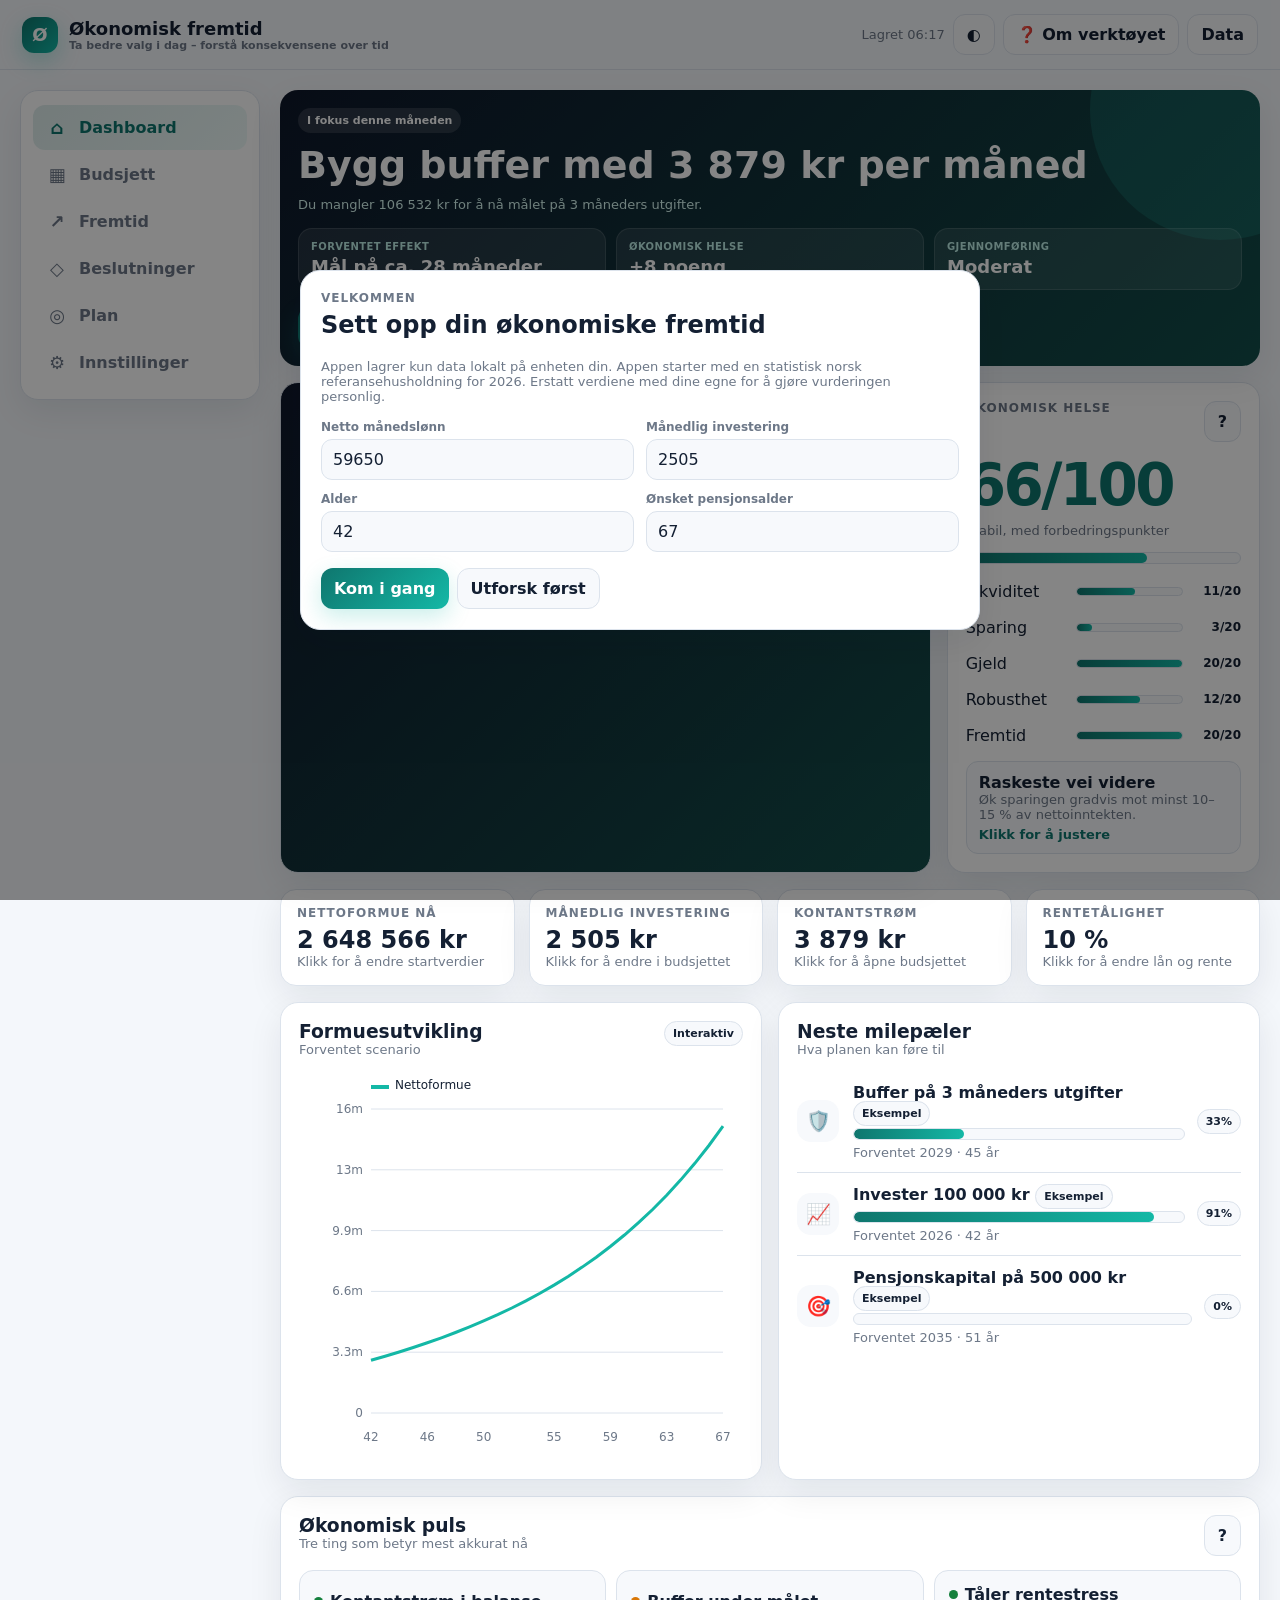
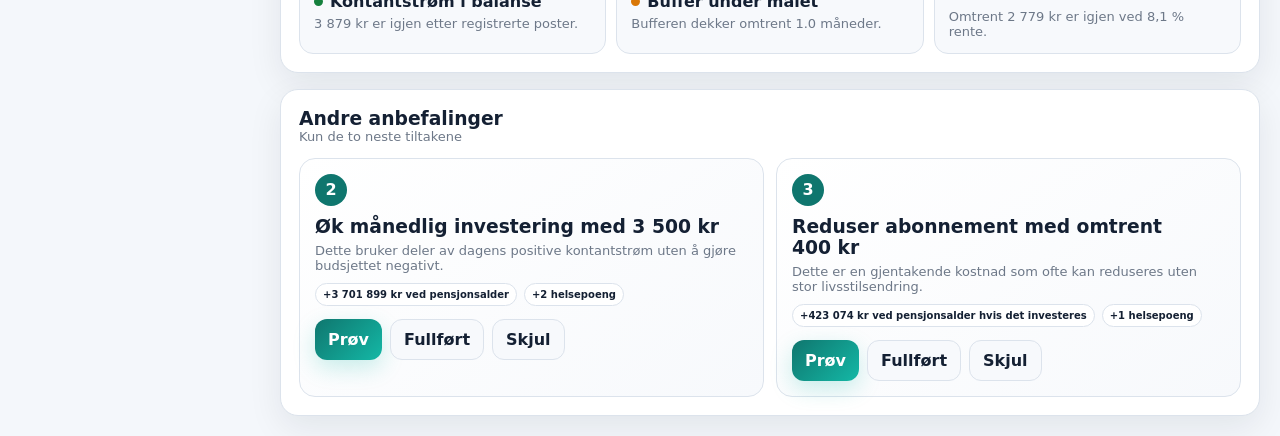
==== commit 7a1c147c: "Update index.html" ====
--- a/index.html
+++ b/index.html
@@ -262,6 +262,13 @@
 .health-row .progress{height:9px}
 .health-row strong{text-align:right;font-size:12px}
 .health-explain{margin-top:12px;padding:11px 12px;border-radius:12px;background:var(--panel2);border:1px solid var(--line)}
+.actionable{cursor:pointer;transition:transform .16s ease,border-color .16s ease,background .16s ease,box-shadow .16s ease}
+.actionable:hover{transform:translateY(-1px);border-color:rgba(20,184,166,.55);box-shadow:0 8px 20px rgba(15,118,110,.10)}
+.actionable:focus-visible{outline:3px solid rgba(20,184,166,.3);outline-offset:3px}
+.health-row.actionable{width:100%;padding:4px 0;border:0;background:transparent;color:inherit;text-align:left;font:inherit}
+.health-row.actionable:hover{transform:none;background:rgba(20,184,166,.06)}
+.edit-highlight{animation:editPulse 1.25s ease 2;outline:3px solid rgba(250,204,21,.6)!important;outline-offset:4px}
+@keyframes editPulse{50%{box-shadow:0 0 0 8px rgba(250,204,21,.14)}}
 @media(max-width:700px){
  .health-row{grid-template-columns:86px 1fr 42px}
 }
@@ -309,9 +316,13 @@
 .app-notice.visible{display:block}
 .pulse-grid{display:grid;grid-template-columns:repeat(3,minmax(0,1fr));gap:10px}
 .pulse-item{border:1px solid var(--line);border-radius:14px;padding:14px;background:var(--panel2)}
+.pulse-item.actionable{width:100%;color:inherit;text-align:left;font:inherit}
+.pulse-item.actionable .sub{display:block}
 .pulse-item .pulse-label{display:flex;align-items:center;gap:7px;font-weight:850;margin-bottom:5px}
 .pulse-dot{width:9px;height:9px;border-radius:50%;background:var(--brand)}
 .pulse-item.good .pulse-dot{background:var(--green)}.pulse-item.warn .pulse-dot{background:var(--gold)}.pulse-item.bad .pulse-dot{background:var(--red)}
+.insight.actionable{width:100%;color:inherit;text-align:left;font:inherit}
+.insight.actionable .sub{display:block}
 @media(max-width:760px){
  .compare-grid{grid-template-columns:1fr 1fr}
  .compare-row{grid-template-columns:1fr auto}
@@ -362,12 +373,12 @@
   </div>
 
   <div class="hero" id="dashboardOverview">
-    <div class="card hero-card" id="dashboardFutureCard">
+    <div class="card hero-card actionable" id="dashboardFutureCard" data-edit-target="future" role="button" tabindex="0" aria-label="Åpne Fremtid">
       <div class="reference-mode-badge" id="referenceModeBadge">Norsk referansehusholdning 2026</div><div class="eyebrow" style="margin-top:12px">Forventet nettoformue ved pensjon</div>
       <div id="heroFuture" class="big">–</div>
       <div id="heroReal" class="sub">– i dagens kroner</div>
       <div style="margin-top:24px">
-        <div class="sub">Fremdrift mot ditt første valgte mål</div>
+        <div class="sub" id="heroProgressLabel">Fremdrift mot ditt første valgte mål</div>
         <div class="progress" style="margin-top:8px"><span id="heroProgress" style="width:0%"></span></div>
       </div>
     </div>
@@ -385,18 +396,18 @@
   </div>
 
   <div class="kpis">
-    <div class="kpi"><div class="eyebrow">Nettoformue nå</div><div id="kpiNetWorth" class="value">–</div><div class="sub">Bolig, investering og pensjon</div></div>
-    <div class="kpi"><div class="eyebrow">Månedlig investering</div><div id="kpiInvestment" class="value">–</div><div class="sub">Koblet til budsjettet</div></div>
-    <div class="kpi"><div class="eyebrow">Kontantstrøm</div><div id="kpiCashflow" class="value">–</div><div class="sub">Etter alle registrerte poster</div></div>
-    <div class="kpi"><div class="eyebrow">Rentetålighet</div><div id="kpiRateTolerance" class="value">–</div><div class="sub">Omtrentlig rente før null</div></div>
+    <div class="kpi actionable" data-edit-target="networth" role="button" tabindex="0"><div class="eyebrow">Nettoformue nå</div><div id="kpiNetWorth" class="value">–</div><div class="sub">Klikk for å endre startverdier</div></div>
+    <div class="kpi actionable" data-edit-target="investment" role="button" tabindex="0"><div class="eyebrow">Månedlig investering</div><div id="kpiInvestment" class="value">–</div><div class="sub">Klikk for å endre i budsjettet</div></div>
+    <div class="kpi actionable" data-edit-target="budget" role="button" tabindex="0"><div class="eyebrow">Kontantstrøm</div><div id="kpiCashflow" class="value">–</div><div class="sub">Klikk for å åpne budsjettet</div></div>
+    <div class="kpi actionable" data-edit-target="mortgage" role="button" tabindex="0"><div class="eyebrow">Rentetålighet</div><div id="kpiRateTolerance" class="value">–</div><div class="sub">Klikk for å endre lån og rente</div></div>
   </div>
 
   <div class="grid2">
-    <div class="card">
+    <div class="card actionable" data-edit-target="future" role="button" tabindex="0">
       <div class="section-title"><div><h3>Formuesutvikling</h3><div class="sub">Forventet scenario</div></div><span class="badge">Interaktiv</span></div>
       <div class="chartbox"><canvas id="dashboardChart"></canvas></div>
     </div>
-    <div class="card">
+    <div class="card actionable" data-edit-target="goals" role="button" tabindex="0">
       <div class="section-title"><div><h3>Neste milepæler</h3><div class="sub">Hva planen kan føre til</div></div></div>
       <div id="milestones"></div>
     </div>
@@ -491,6 +502,7 @@
 
 <section id="future" class="page">
   <div class="section-title"><div><h2>Fremtid</h2><div class="sub">Hvordan økonomien utvikler seg over livet</div></div></div>
+  <div id="futureReferenceBanner" class="reference-banner"></div>
   <div class="card">
     <div class="section-title">
       <div><h3>Nettoformue</h3><div class="sub">Konservativt, forventet og sterkt scenario</div></div>
@@ -602,7 +614,7 @@
 
   <div class="card" style="margin-top:16px" id="planMilestonesCard">
     <div class="section-title">
-      <div><h3>Neste milepæler</h3><div class="sub">De nærmeste målene du faktisk har valgt</div></div>
+      <div><h3>Neste milepæler</h3><div class="sub" id="planMilestonesSubtitle">De nærmeste målene du faktisk har valgt</div></div>
     </div>
     <div id="planMilestones"></div>
   </div>
@@ -664,7 +676,9 @@
   </div>
   <div class="card" style="margin-top:16px">
     <div class="section-title"><div><h3>Data og personvern</h3>
-    <p class="sub"><strong>Referansegrunnlag:</strong> SSBs Forbruksundersøkelse 2022 er prisjustert med KPI fra 89,2 i 2022 til 102,8 i juni 2026. Median husholdningsinntekt etter skatt fra 2024 er tilsvarende prisjustert til juni 2026. Postene er fordelte underkategorier og skal brukes som startpunkt, ikke som fasit.</p><div class="sub">Alt lagres lokalt på denne enheten</div></div></div>
+    <p class="sub"><strong>Referansegrunnlag:</strong> Standardprofilen kombinerer de nyeste relevante SSB-tallene med tydelig merkede modellantakelser. Den bruker median husholdningsinntekt etter skatt, gjennomsnittlig husholdningsstørrelse, boutgifter, boligverdi, gjeld, boliglånsrente og finansiell sparing. Buffer, alder og langsiktig avkastning er nøytrale modellantakelser fordi ett representativt gjennomsnitt ikke finnes.</p>
+    <details style="margin:12px 0"><summary style="cursor:pointer;font-weight:850">Se tallene bak norsk referanseprofil</summary><div class="sub" style="margin-top:10px;line-height:1.65">Inntekt: 676 100 kr etter skatt i 2024, prisjustert til 2026. Husholdning: 2,1 personer. Boutgifter: 178 912 kr i 2025. Primærbolig: 4 576 100 kr og gjeld: 2 071 800 kr i 2024 for husholdninger med beløp. Boliglånsrente: 5,08 % i mai 2026. Finansiell investering: 4,2 % av disponibel inntekt i 2025. Gjennomsnittlig OTP-sats: 4 % i 2025. Startalder 42 år, én måneds buffer, 2 % inflasjon og avkastningsscenarioene er modellforutsetninger – ikke SSB-gjennomsnitt.</div></details>
+    <div class="sub">Alt lagres lokalt på denne enheten</div></div></div>
     <div class="small-actions">
       <button class="secondary" onclick="exportData()">Eksporter sikkerhetskopi</button>
       <label class="secondary" style="cursor:pointer">Importer<input id="importFile" type="file" accept=".json" hidden></label>
@@ -764,7 +778,7 @@
     <p class="sub">Appen lagrer kun data lokalt på enheten din. Appen starter med en statistisk norsk referansehusholdning for 2026. Erstatt verdiene med dine egne for å gjøre vurderingen personlig.</p>
     <div class="form-grid" style="margin-top:16px">
       <div class="field"><label>Netto månedslønn</label><input id="onboardIncome" type="number" value="59650"></div>
-      <div class="field"><label>Månedlig investering</label><input id="onboardInvestment" type="number" value="3103"></div>
+      <div class="field"><label>Månedlig investering</label><input id="onboardInvestment" type="number" value="2505"></div>
       <div class="field"><label>Alder</label><input id="onboardAge" type="number" value="42"></div>
       <div class="field"><label>Ønsket pensjonsalder</label><input id="onboardRetire" type="number" value="67"></div>
     </div>
@@ -781,7 +795,7 @@
 const fmtNok=n=>new Intl.NumberFormat("nb-NO",{style:"currency",currency:"NOK",maximumFractionDigits:0}).format(Number(n)||0);
 const fmtPct=n=>new Intl.NumberFormat("nb-NO",{style:"percent",maximumFractionDigits:1}).format(Number(n)||0);
 const clone=o=>JSON.parse(JSON.stringify(o));
-const SCHEMA_VERSION=2;
+const SCHEMA_VERSION=3;
 const STORAGE="okonomiskFremtid_v2";
 const LEGACY_STORAGE="okonomiskFremtidPWA_v1";
 const VALID_PAGES=new Set(["dashboard","budget","future","decisions","goals","settings"]);
@@ -791,11 +805,11 @@
  version:SCHEMA_VERSION,
  ui:{theme:"light",page:"dashboard",referenceMode:true,onboarded:false,appGuideSeen:false,goalsGuideSeen:false,goalSuggestionsDismissed:false,recommendationState:{completed:[],dismissed:[]}},
  life:{
-  startAge:42,retireAge:67,startYear:2026,salary:715800,salaryGrowth:5,raiseShare:50,
-  monthlyInvestment:3103,bonus:0,ipsAnnual:0,otpRate:2,
-  portfolioStart:0,ipsStart:0,otpStart:0,
-  includeHome:false,homeValue:0,mortgage:0,homeGrowth:2,annualPrincipal:0,
-  mortgageRate:5.0,loanYears:25,loanType:"annuity",
+  startAge:42,retireAge:67,startYear:2026,salary:744840,salaryGrowth:3,raiseShare:4.2,
+  monthlyInvestment:2505,bonus:0,ipsAnnual:0,otpRate:4,
+  portfolioStart:91000,ipsStart:0,otpStart:0,
+  includeHome:true,homeValue:4576100,mortgage:2071800,homeGrowth:2,annualPrincipal:44000,
+  mortgageRate:5.08,loanYears:25,loanType:"annuity",
   inflation:2,retLow:7,retMid:9,retHigh:11
  },
  profile:{netIncome:59650,buffer:53266,adults:2,children:0,ownsHome:true,hasCar:true,goalBufferMonths:3,goalInvestmentRate:15},
@@ -826,7 +840,7 @@
   {id:"gifts",name:"Gaver og høytider",amount:700,reference2026:700,type:"variable"},
   {id:"misc",name:"Andre varer og tjenester",amount:440,reference2026:440,type:"variable"},
   {id:"studentLoan",name:"Studielån",amount:0,reference2026:0,type:"fixed"},
-  {id:"investment",name:"Investering",amount:3103,reference2026:3103,type:"saving",linked:true},
+  {id:"investment",name:"Investering",amount:2505,reference2026:2505,type:"saving",linked:true},
   {id:"bufferSaving",name:"Buffersparing",amount:0,reference2026:0,type:"saving"}
  ]
 };
@@ -835,10 +849,15 @@
 
 
 function completeOnboarding(){
- state.profile.netIncome=Math.max(0,Number(document.getElementById("onboardIncome").value)||0);
- state.life.monthlyInvestment=Math.max(0,Number(document.getElementById("onboardInvestment").value)||0);
- state.life.startAge=Math.max(18,Number(document.getElementById("onboardAge").value)||30);
- state.life.retireAge=Math.max(state.life.startAge+1,Number(document.getElementById("onboardRetire").value)||67);
+ const income=Math.max(0,Number(document.getElementById("onboardIncome").value)||0);
+ const investment=Math.max(0,Number(document.getElementById("onboardInvestment").value)||0);
+ const age=Math.max(18,Number(document.getElementById("onboardAge").value)||30);
+ const retire=Math.max(age+1,Number(document.getElementById("onboardRetire").value)||67);
+ state.profile.netIncome=income;
+ state.life.monthlyInvestment=investment;
+ state.life.startAge=age;
+ state.life.retireAge=retire;
+ state.ui.referenceMode=income===defaultState.profile.netIncome&&investment===defaultState.life.monthlyInvestment&&age===defaultState.life.startAge&&retire===defaultState.life.retireAge;
  const inv=state.budget.find(x=>x.linked);if(inv)inv.amount=state.life.monthlyInvestment;
  state.ui.onboarded=true;closeModal("onboardingModal");renderAll();saveState();setTimeout(startAppGuide,320);
 }
@@ -884,7 +903,19 @@
  Object.keys(defaultState.life).forEach(key=>{if(typeof defaultState.life[key]==="number")normalized.life[key]=finiteNumber(normalized.life[key],defaultState.life[key])});
  Object.keys(defaultState.profile).forEach(key=>{if(typeof defaultState.profile[key]==="number")normalized.profile[key]=finiteNumber(normalized.profile[key],defaultState.profile[key])});
  Object.keys(defaultState.annual).forEach(key=>normalized.annual[key]=Math.max(0,finiteNumber(normalized.annual[key],defaultState.annual[key])));
- if(sourceVersion<2&&normalized.ui.referenceMode)normalized.profile.buffer=defaultState.profile.buffer;
+ if(sourceVersion<3&&normalized.ui.referenceMode){
+  const savedBudget=Array.isArray(source.budget)?source.budget:[];
+  const budgetWasEdited=savedBudget.some(row=>row&&finiteNumber(row.reference2026,0)>0&&Math.abs(finiteNumber(row.amount)-finiteNumber(row.reference2026))>1);
+  const onboardingWasEdited=finiteNumber(source.profile?.netIncome,59650)!==59650||finiteNumber(source.life?.monthlyInvestment,3103)!==3103||finiteNumber(source.life?.startAge,42)!==42||finiteNumber(source.life?.retireAge,67)!==67;
+  if(budgetWasEdited||onboardingWasEdited){
+   normalized.ui.referenceMode=false;
+  }else{
+   normalized.life=clone(defaultState.life);
+   normalized.profile=clone(defaultState.profile);
+   normalized.annual=clone(defaultState.annual);
+   normalized.budget=clone(defaultState.budget);
+  }
+ }
  normalized.life.startAge=Math.max(18,normalized.life.startAge);
  normalized.life.retireAge=Math.max(normalized.life.startAge+1,normalized.life.retireAge);
  normalized.life.monthlyInvestment=Math.max(0,normalized.life.monthlyInvestment);
@@ -977,7 +1008,7 @@
   port=(port+ordinary+bonus)*(1+rate);ips=(ips+l.ipsAnnual)*(1+rate);otp=(otp+otpIn)*(1+rate);
   if(l.includeHome){home*=1+l.homeGrowth/100;loan=Math.max(0,loan-l.annualPrincipal)}
   price*=1+l.inflation/100;
-  const equity=l.includeHome?home-loan:0,net=port+ips+otp+equity;
+  const equity=l.includeHome?home-loan:0,net=state.profile.buffer+port+ips+otp+equity;
   rows.push({year:l.startYear+i,age:l.startAge+i,salary,monthly,port,ips,otp,pension:ips+otp,home,loan,equity,net,real:net/price});
   const raise=salary*l.salaryGrowth/100;salary+=raise;monthly+=raise*l.raiseShare/100/12;bonus+=bonus*l.salaryGrowth/100*l.raiseShare/100;
  }
@@ -988,7 +1019,7 @@
  projections.mid=project(state.life.retMid/100);
  projections.high=project(state.life.retHigh/100);
 }
-function nowNetWorth(){const l=state.life;return l.portfolioStart+l.ipsStart+l.otpStart+(l.includeHome?l.homeValue-l.mortgage:0)}
+function nowNetWorth(){const l=state.life;return state.profile.buffer+l.portfolioStart+l.ipsStart+l.otpStart+(l.includeHome?l.homeValue-l.mortgage:0)}
 function health(){
  const t=totals(),m=mortgageData(),income=Math.max(1,state.profile.netIncome);
  const monthlyExpenses=Math.max(1,t.expenses);
@@ -1055,8 +1086,10 @@
  return {score,dimensions,issues,advice:adviceMap[lowest.name],lowest:lowest.name};
 }
 function healthRowsHtml(h){
- return h.dimensions.map(d=>`<div class="health-row"><span>${d.name}</span><div class="progress"><span style="width:${d.score/20*100}%"></span></div><strong>${d.score}/20</strong></div>`).join("");
-}
+ return h.dimensions.map(d=>`<button type="button" class="health-row actionable" data-edit-target="${healthEditTarget(d.name)}" aria-label="Endre grunnlaget for ${escapeHtml(d.name)}"><span>${d.name}</span><span class="progress"><span style="width:${d.score/20*100}%"></span></span><strong>${d.score}/20</strong></button>`).join("");
+}
+function healthEditTarget(name){return {"Likviditet":"liquidity","Sparing":"investment","Gjeld":"mortgage","Robusthet":"robustness","Fremtid":"futureSettings"}[name]||"budget"}
+function healthIssuesHtml(){return health().issues.slice(0,6).map(x=>`<button type="button" class="insight ${x[0]} actionable" data-edit-target="${healthEditTarget(x[1])}"><strong>${x[0]==="good"?"✓":x[0]==="warn"?"!":"⚠"} ${x[1]}</strong><span class="sub">${x[2]}</span></button>`).join("")}
 function openHealthInfo(){
  const h=health();
  document.getElementById("healthModalBreakdown").innerHTML=healthRowsHtml(h)+`<div class="health-explain"><strong>Størst forbedringsmulighet:</strong><div class="sub">${h.advice}</div></div><div class="sub" style="margin-top:10px">Referansevisningen bruker én måneds løpende utgifter som en nøytral likviditetsantakelse. Scoren er ikke en offentlig standard.</div>`;
@@ -1067,11 +1100,11 @@
  const element=document.getElementById("economicPulse");if(!element)return;
  const t=totals(),m=mortgageData(),monthlyExpenses=Math.max(1,t.expenses),bufferMonths=state.profile.buffer/monthlyExpenses,savingsRate=t.investment/Math.max(1,state.profile.netIncome);
  const signals=[
-  t.remaining>=0?{tone:"good",title:"Kontantstrøm i balanse",text:`${fmtNok(t.remaining)} er igjen etter registrerte poster.`}:{tone:"bad",title:"Negativ kontantstrøm",text:`Budsjettet mangler ${fmtNok(Math.abs(t.remaining))} per måned.`},
-  bufferMonths>=3?{tone:"good",title:"Solid buffer",text:`Bufferen dekker omtrent ${bufferMonths.toFixed(1)} måneder.`}:bufferMonths>=1?{tone:"warn",title:"Buffer under målet",text:`Bufferen dekker omtrent ${bufferMonths.toFixed(1)} måneder.`}:{tone:"bad",title:"Lav likviditet",text:"Bufferen dekker mindre enn én måned."},
-  state.life.mortgage>0?(m.stressRemaining>=0?{tone:"good",title:"Tåler rentestress",text:`Omtrent ${fmtNok(m.stressRemaining)} er igjen ved ${fmtPct(m.stressRate)} rente.`}:{tone:"bad",title:"Sårbar for renteøkning",text:`Budsjettet mangler ${fmtNok(Math.abs(m.stressRemaining))} ved ${fmtPct(m.stressRate)} rente.`}):(savingsRate>=.10?{tone:"good",title:"God investeringsgrad",text:`${fmtPct(savingsRate)} av nettoinntekten investeres.`}:{tone:"warn",title:"Moderat investeringsgrad",text:`${fmtPct(savingsRate)} av nettoinntekten investeres.`})
+  t.remaining>=0?{tone:"good",target:"budget",title:"Kontantstrøm i balanse",text:`${fmtNok(t.remaining)} er igjen etter registrerte poster.`}:{tone:"bad",target:"budget",title:"Negativ kontantstrøm",text:`Budsjettet mangler ${fmtNok(Math.abs(t.remaining))} per måned.`},
+  bufferMonths>=3?{tone:"good",target:"liquidity",title:"Solid buffer",text:`Bufferen dekker omtrent ${bufferMonths.toFixed(1)} måneder.`}:bufferMonths>=1?{tone:"warn",target:"liquidity",title:"Buffer under målet",text:`Bufferen dekker omtrent ${bufferMonths.toFixed(1)} måneder.`}:{tone:"bad",target:"liquidity",title:"Lav likviditet",text:"Bufferen dekker mindre enn én måned."},
+  state.life.mortgage>0?(m.stressRemaining>=0?{tone:"good",target:"mortgage",title:"Tåler rentestress",text:`Omtrent ${fmtNok(m.stressRemaining)} er igjen ved ${fmtPct(m.stressRate)} rente.`}:{tone:"bad",target:"mortgage",title:"Sårbar for renteøkning",text:`Budsjettet mangler ${fmtNok(Math.abs(m.stressRemaining))} ved ${fmtPct(m.stressRate)} rente.`}):(savingsRate>=.10?{tone:"good",target:"investment",title:"God investeringsgrad",text:`${fmtPct(savingsRate)} av nettoinntekten investeres.`}:{tone:"warn",target:"investment",title:"Moderat investeringsgrad",text:`${fmtPct(savingsRate)} av nettoinntekten investeres.`})
  ];
- element.innerHTML=signals.slice(0,3).map(signal=>`<div class="pulse-item ${signal.tone}"><div class="pulse-label"><span class="pulse-dot"></span>${signal.title}</div><div class="sub">${signal.text}</div></div>`).join("");
+ element.innerHTML=signals.slice(0,3).map(signal=>`<button type="button" class="pulse-item ${signal.tone} actionable" data-edit-target="${signal.target}"><span class="pulse-label"><span class="pulse-dot"></span>${signal.title}</span><span class="sub">${signal.text}</span></button>`).join("");
 }
 
 function recommendationState(){
@@ -1269,11 +1302,22 @@
 }
 function renderRecommendations(){
  const recs=generateRecommendations();
+ const focusCard=document.getElementById("monthlyFocusCard");
+ const rs=recommendationState();
+ const steadyHidden=rs.completed.includes("steady_plan")||rs.dismissed.includes("steady_plan");
+ if(!recs.length&&steadyHidden){
+  recommendationCache=new Map();
+  if(focusCard)focusCard.style.display="none";
+  const secondaryElement=document.getElementById("secondaryRecommendations");
+  if(secondaryElement)secondaryElement.innerHTML=`<div class="empty-state" style="grid-column:1/-1"><strong>Ingen nye anbefalinger akkurat nå.</strong><div class="sub">Du kan fortsatt utforske tiltak i Plan og Beslutninger.</div></div>`;
+  return;
+ }
  const main=recs[0]||{
    id:"steady_plan",title:"Fortsett planen",description:"Økonomien er i balanse. Det viktigste nå er å følge planen over tid.",
    effect:"Stabil fremdrift",healthDelta:0,effort:1,action:{type:"goals"}
  };
  recommendationCache=new Map([main,...recs].map(item=>[item.id,item]));
+ if(focusCard)focusCard.style.display="block";
  const title=document.getElementById("focusTitle");
  if(!title)return;
  title.textContent=main.title;
@@ -1303,15 +1347,15 @@
 
 function prioritizedActions(){
  const t=totals(),h=health(),actions=[];
- if(t.remaining<0)actions.push(["Få budsjettet i balanse",`Reduser kostnader eller investering med minst ${fmtNok(Math.abs(t.remaining))}.`,fmtNok(Math.abs(t.remaining))+"/mnd"]);
+ if(t.remaining<0)actions.push(["Få budsjettet i balanse",`Reduser kostnader eller investering med minst ${fmtNok(Math.abs(t.remaining))}.`,fmtNok(Math.abs(t.remaining))+"/mnd","budget"]);
  const bufferGap=state.profile.goalBufferMonths*t.expenses-state.profile.buffer;
- if(bufferGap>0)actions.push(["Bygg buffer",`Prioriter buffer til målet på ${state.profile.goalBufferMonths} måneders utgifter.`,fmtNok(bufferGap)]);
+ if(bufferGap>0)actions.push(["Bygg buffer",`Prioriter buffer til målet på ${state.profile.goalBufferMonths} måneders utgifter.`,fmtNok(bufferGap),"liquidity"]);
  const subs=state.budget.find(x=>x.id==="subscriptions")?.amount||0;
- if(subs>state.profile.netIncome*.03)actions.push(["Gå gjennom abonnement",`Abonnement utgjør ${fmtPct(subs/state.profile.netIncome)} av inntekten.`,"200–600 kr"]);
+ if(subs>state.profile.netIncome*.03)actions.push(["Gå gjennom abonnement",`Abonnement utgjør ${fmtPct(subs/state.profile.netIncome)} av inntekten.`,"200–600 kr","subscriptions"]);
  const ins=state.budget.find(x=>x.id==="insurance")?.amount||0;
- if(ins>state.profile.netIncome*.08)actions.push(["Sammenlign forsikring",`Forsikring utgjør ${fmtPct(ins/state.profile.netIncome)} av nettoinntekten.`,"Mulig kutt"]);
- if(t.remaining>0 && t.investment/state.profile.netIncome<state.profile.goalInvestmentRate/100)actions.push(["Øk investeringen gradvis",`Du har ${fmtNok(t.remaining)} udisponert.`,fmtNok(Math.min(t.remaining,state.profile.netIncome*state.profile.goalInvestmentRate/100-t.investment))]);
- if(!actions.length)actions.push(["Automatiser planen","Budsjettet er robust. Automatiser investering og årlige avsetninger.","Bevar planen"]);
+ if(ins>state.profile.netIncome*.08)actions.push(["Sammenlign forsikring",`Forsikring utgjør ${fmtPct(ins/state.profile.netIncome)} av nettoinntekten.`,"Mulig kutt","insurance"]);
+ if(t.remaining>0 && t.investment/state.profile.netIncome<state.profile.goalInvestmentRate/100)actions.push(["Øk investeringen gradvis",`Du har ${fmtNok(t.remaining)} udisponert.`,fmtNok(Math.min(t.remaining,state.profile.netIncome*state.profile.goalInvestmentRate/100-t.investment)),"investment"]);
+ if(!actions.length)actions.push(["Automatiser planen","Budsjettet er robust. Automatiser investering og årlige avsetninger.","Bevar planen","investment"]);
  return actions.slice(0,3)
 }
 
@@ -1388,11 +1432,23 @@
  return Math.max(0,Math.min(100,current/target*100))
 }
 function goalForecast(goal){
- if(goal.metric==="buffer")return metricCurrent("buffer")>=goal.target?projections.mid[0]:null;
+ if(goal.metric==="buffer"){
+  if(metricCurrent("buffer")>=goal.target)return projections.mid[0];
+  const monthlyBuffer=state.budget.find(item=>item.id==="bufferSaving")?.amount||0;
+  const illustrativeMonthly=goal.example&&state.ui.referenceMode?Math.max(0,totals().remaining):0;
+  const monthly=Math.max(0,monthlyBuffer,illustrativeMonthly);
+  if(monthly<=0)return null;
+  const months=Math.ceil((goal.target-metricCurrent("buffer"))/monthly);
+  return projections.mid[Math.min(projections.mid.length-1,Math.ceil(months/12))]||null;
+ }
  return projections.mid.find(row=>goal.metric==="mortgage"?metricFromRow(goal.metric,row)<=goal.target:metricFromRow(goal.metric,row)>=goal.target)
 }
 function milestones(){
- return state.goals.map(goal=>({...goal,pct:goalProgress(goal),row:goalForecast(goal)}))
+ const hasOwnGoals=state.goals.length>0;
+ const source=hasOwnGoals
+  ?state.goals
+  :referenceGoalSuggestions().filter(goal=>["buffer","portfolio","pension"].includes(goal.metric)).map(goal=>({...goal,example:true}));
+ return source.map(goal=>({...goal,pct:goalProgress(goal),row:goalForecast(goal)}))
 }
 function futureValueMonthly(pmt,rate,years){const rm=Math.pow(1+rate,1/12)-1,n=years*12;return rm?pmt*(Math.pow(1+rm,n)-1)/rm:pmt*n}
 
@@ -1458,10 +1514,12 @@
 }
 function renderPlanActions(){
  const e=document.getElementById("planActions");if(!e)return;
- e.innerHTML=prioritizedActions().map((a,i)=>`<div class="action"><div class="step">${i+1}</div><div><strong>${a[0]}</strong><div class="sub">${a[1]}</div></div><div class="good" style="font-weight:850">${a[2]}</div></div>`).join("");
+ e.innerHTML=prioritizedActions().map((a,i)=>`<div class="action actionable" data-edit-target="${a[3]||"budget"}" role="button" tabindex="0" aria-label="Åpne og juster: ${escapeHtml(a[0])}"><div class="step">${i+1}</div><div><strong>${a[0]}</strong><div class="sub">${a[1]} · Klikk for å justere</div></div><div class="good" style="font-weight:850">${a[2]}</div></div>`).join("");
 }
 function renderPlanMilestones(){
  const e=document.getElementById("planMilestones");if(!e)return;
+ const subtitle=document.getElementById("planMilestonesSubtitle");
+ if(subtitle)subtitle.textContent=state.goals.length?"De nærmeste målene du faktisk har valgt":"Illustrative eksempler basert på norsk referansehusholdning 2026";
  const ms=milestones().sort((a,b)=>{
    const ay=a.row?.year??9999,by=b.row?.year??9999;
    return ay-by||b.pct-a.pct;
@@ -1470,7 +1528,7 @@
    e.innerHTML=`<div class="empty-state" style="padding:24px"><strong>Ingen mål opprettet.</strong><div class="sub">Lag egne mål eller bruk forslagene over.</div></div>`;
    return;
  }
- e.innerHTML=ms.map(x=>`<div class="milestone"><div class="micon">${escapeHtml(x.icon||"🎯")}</div><div><strong>${escapeHtml(x.name)}</strong><div class="progress" style="margin-top:7px"><span style="width:${x.pct}%"></span></div><div class="sub" style="margin-top:5px">${x.row?`Forventet ${x.row.year} · ${x.row.age} år`:(x.pct>=100?"Målet er nådd":"Ikke nådd i modellen")}</div></div><span class="badge">${Math.round(x.pct)}%</span></div>`).join("");
+ e.innerHTML=ms.map(x=>`<div class="milestone"><div class="micon">${escapeHtml(x.icon||"🎯")}</div><div><strong>${escapeHtml(x.name)}${x.example?` <span class="badge">Eksempel</span>`:""}</strong><div class="progress" style="margin-top:7px"><span style="width:${x.pct}%"></span></div><div class="sub" style="margin-top:5px">${x.row?`Forventet ${x.row.year} · ${x.row.age} år`:(x.pct>=100?"Målet er nådd":"Ikke nådd i modellen")}</div></div><span class="badge">${Math.round(x.pct)}%</span></div>`).join("");
 }
 function openGoalEditor(id=""){
  const g=state.goals.find(x=>x.id===id);
@@ -1530,17 +1588,21 @@
  const last=projections.mid.at(-1),h=health(),t=totals(),m=mortgageData(),nw=nowNetWorth();
  document.getElementById("heroFuture").textContent=fmtNok(last.net);
  document.getElementById("heroReal").textContent=fmtNok(last.real)+" i dagens kroner";
- const firstGoal=state.goals[0];document.getElementById("heroProgress").style.width=(firstGoal?goalProgress(firstGoal):0)+"%";
+ const firstMilestone=milestones()[0];
+ document.getElementById("heroProgress").style.width=(firstMilestone?.pct||0)+"%";
+ document.getElementById("heroProgressLabel").textContent=state.goals.length?"Fremdrift mot ditt første valgte mål":"Fremdrift mot et illustrativt eksempel-mål";
  document.getElementById("healthScore").textContent=h.score+"/100";document.getElementById("healthProgress").style.width=h.score+"%";
  document.getElementById("healthText").textContent=h.score>=90?"Svært robust":h.score>=75?"God":h.score>=60?"Stabil, med forbedringspunkter":h.score>=40?"Sårbar":"Kritisk";
  document.getElementById("healthBreakdown").innerHTML=healthRowsHtml(h);
- document.getElementById("topAdvice").innerHTML=`<strong>Raskeste vei videre</strong><div class="sub">${h.advice}</div>`;
+ const topAdvice=document.getElementById("topAdvice");
+ topAdvice.innerHTML=`<strong>Raskeste vei videre</strong><div class="sub">${h.advice}</div><div class="sub" style="margin-top:5px;color:var(--brand);font-weight:800">Klikk for å justere</div>`;
+ topAdvice.classList.add("actionable");topAdvice.dataset.editTarget=healthEditTarget(h.lowest);topAdvice.setAttribute("role","button");topAdvice.tabIndex=0;
  document.getElementById("kpiNetWorth").textContent=fmtNok(nw);document.getElementById("kpiInvestment").textContent=fmtNok(t.investment);
  document.getElementById("kpiCashflow").textContent=fmtNok(t.remaining);document.getElementById("kpiCashflow").className="value "+(t.remaining>=0?"good":"bad");
  document.getElementById("kpiRateTolerance").textContent=fmtPct(m.maxRate);
  drawLineChart("dashboardChart",[{name:"Nettoformue",data:projections.mid.map(x=>x.net),color:"#14b8a6"}],projections.mid.map(x=>x.age));
  const ms=milestones();
- document.getElementById("milestones").innerHTML=ms.length?ms.map(x=>`<div class="milestone"><div class="micon">${escapeHtml(x.icon||"🎯")}</div><div><strong>${escapeHtml(x.name)}</strong><div class="progress" style="margin-top:7px"><span style="width:${x.pct}%"></span></div><div class="sub" style="margin-top:5px">${x.row?`Forventet ${x.row.year} · ${x.row.age} år`:(x.pct>=100?"Målet er nådd":"Ikke nådd i modellen")}</div></div><span class="badge">${Math.round(x.pct)}%</span></div>`).join(""):`<div class="empty-state" style="padding:24px"><strong>Du har ikke valgt noen milepæler ennå.</strong><div class="sub" style="margin-top:5px">Opprett mål i fanen Plan.</div><button class="secondary" style="margin-top:12px" onclick="showPage('goals')">Åpne Plan</button></div>`;
+ document.getElementById("milestones").innerHTML=ms.map(x=>`<div class="milestone"><div class="micon">${escapeHtml(x.icon||"🎯")}</div><div><strong>${escapeHtml(x.name)}${x.example?` <span class="badge">Eksempel</span>`:""}</strong><div class="progress" style="margin-top:7px"><span style="width:${x.pct}%"></span></div><div class="sub" style="margin-top:5px">${x.row?`Forventet ${x.row.year} · ${x.row.age} år`:(x.pct>=100?"Målet er nådd":"Ikke nådd i modellen")}</div></div><span class="badge">${Math.round(x.pct)}%</span></div>`).join("");
  renderEconomicPulse();
 }
 function renderBudget(){
@@ -1553,7 +1615,7 @@
  setVal("annualTravel",state.annual.travel);setVal("annualGifts",state.annual.gifts);setVal("annualHealth",state.annual.health);setVal("annualMaintenance",state.annual.maintenance);
  document.getElementById("annualMonthly").textContent="Månedlig avsetning: "+fmtNok(t.annual);
  renderBudgetTable();drawBudgetChart();renderBudgetComparison();
- document.getElementById("budgetInsights").innerHTML=health().issues.slice(0,6).map(x=>`<div class="insight ${x[0]}"><strong>${x[0]==="good"?"✓":x[0]==="warn"?"!":"⚠"} ${x[1]}</strong><div class="sub">${x[2]}</div></div>`).join("")
+ document.getElementById("budgetInsights").innerHTML=healthIssuesHtml()
 }
 
 function referenceDeltaHtml(row){
@@ -1662,7 +1724,7 @@
  const t=totals();document.getElementById("budgetSum").textContent=fmtNok(t.total);document.getElementById("budgetPct").textContent=fmtPct(t.total/Math.max(1,state.profile.netIncome));
  renderAllExceptTable();saveState()
 }
-function renderAllExceptTable(){recalc();renderSafely("Dashboard",renderDashboard);renderSafely("Anbefalinger",renderRecommendations);renderSafely("Budsjettgraf",drawBudgetChart);renderSafely("Budsjettsammenligning",renderBudgetComparison);renderSafely("Fremtid",renderFuture);renderSafely("Beslutninger",renderDecisions);renderSafely("Plan",renderGoals);renderSafely("Innstillinger",renderSettings);const t=totals();document.getElementById("bIncome").textContent=fmtNok(state.profile.netIncome);document.getElementById("bExpenses").textContent=fmtNok(t.expenses);document.getElementById("bInvestment").textContent=fmtNok(t.investment);document.getElementById("bRemaining").textContent=fmtNok(t.remaining);document.getElementById("bRemaining").className="value "+(t.remaining>=0?"good":"bad");document.getElementById("budgetInsights").innerHTML=health().issues.slice(0,6).map(x=>`<div class="insight ${x[0]}"><strong>${x[0]==="good"?"✓":x[0]==="warn"?"!":"⚠"} ${x[1]}</strong><div class="sub">${x[2]}</div></div>`).join("")}
+function renderAllExceptTable(){recalc();renderSafely("Dashboard",renderDashboard);renderSafely("Anbefalinger",renderRecommendations);renderSafely("Budsjettgraf",drawBudgetChart);renderSafely("Budsjettsammenligning",renderBudgetComparison);renderSafely("Fremtid",renderFuture);renderSafely("Beslutninger",renderDecisions);renderSafely("Plan",renderGoals);renderSafely("Innstillinger",renderSettings);const t=totals();document.getElementById("bIncome").textContent=fmtNok(state.profile.netIncome);document.getElementById("bExpenses").textContent=fmtNok(t.expenses);document.getElementById("bInvestment").textContent=fmtNok(t.investment);document.getElementById("bRemaining").textContent=fmtNok(t.remaining);document.getElementById("bRemaining").className="value "+(t.remaining>=0?"good":"bad");document.getElementById("budgetInsights").innerHTML=healthIssuesHtml()}
 function addBudgetRow(){state.budget.splice(Math.max(0,state.budget.length-1),0,{id:"custom"+Date.now(),name:"Ny post",amount:0,type:"variable"});renderBudget();saveState()}
 function removeBudgetRow(i){if(state.budget[i]?.linked)return;state.budget.splice(i,1);renderAll()}
 function addRecommendedZeroRows(){
@@ -1677,13 +1739,19 @@
 }
 function renderFuture(){
  if(!projections.mid||!projections.low||!projections.high)recalc();
+ const referenceBanner=document.getElementById("futureReferenceBanner");
+ if(referenceBanner){
+  referenceBanner.innerHTML=state.ui.referenceMode
+   ?`<strong>Norsk referansehusholdning 2026</strong><span>Grafen, tidslinjen og tabellen bruker de samme referanseverdiene som resten av verktøyet. Milepælene er illustrative eksempler til du lager egne mål i Plan.</span>`
+   :`<strong>Din økonomiske plan</strong><span>Grafen, tidslinjen og tabellen er beregnet fra verdiene og målene du har registrert.</span>`;
+ }
  const mode=document.getElementById("futureMode")?.value||"nominal",labels=projections.mid.map(x=>x.age),series=[];
  if(mode==="nominal"){series.push({name:"Konservativ",data:projections.low.map(x=>x.net),color:"#94a3b8"},{name:"Forventet",data:projections.mid.map(x=>x.net),color:"#14b8a6"},{name:"Sterk",data:projections.high.map(x=>x.net),color:"#2563eb"})}
  else if(mode==="real"){series.push({name:"Konservativ",data:projections.low.map(x=>x.real),color:"#94a3b8"},{name:"Forventet",data:projections.mid.map(x=>x.real),color:"#14b8a6"},{name:"Sterk",data:projections.high.map(x=>x.real),color:"#2563eb"})}
  else{series.push({name:"Portefølje",data:projections.mid.map(x=>x.port),color:"#14b8a6"},{name:"Pensjon",data:projections.mid.map(x=>x.pension),color:"#8b5cf6"},{name:"Boligkapital",data:projections.mid.map(x=>x.equity),color:"#d97706"})}
  drawLineChart("futureChart",series,labels);
  const timelineGoals=milestones();
- document.getElementById("timeline").innerHTML=timelineGoals.length?timelineGoals.map(x=>`<div class="time-card"><div style="font-size:22px">${escapeHtml(x.icon||"🎯")}</div><strong>${escapeHtml(x.name)}</strong><div class="big" style="font-size:28px;margin-top:14px">${x.row?x.row.year:"–"}</div><div class="sub">${x.row?x.row.age+" år":(x.pct>=100?"Nådd":"Ikke nådd")}</div></div>`).join(""):`<div class="empty-state" style="min-width:100%"><strong>Tidslinjen fylles av dine egne mål.</strong><div class="sub">Opprett mål i fanen Plan.</div></div>`;
+ document.getElementById("timeline").innerHTML=timelineGoals.map(x=>`<div class="time-card"><div style="font-size:22px">${escapeHtml(x.icon||"🎯")}</div><strong>${escapeHtml(x.name)}</strong>${x.example?`<div class="badge" style="margin-top:8px">Illustrativt eksempel</div>`:""}<div class="big" style="font-size:28px;margin-top:14px">${x.row?x.row.year:"–"}</div><div class="sub">${x.row?`${x.row.age} år${x.example&&x.metric==="buffer"?" · hvis overskuddet brukes til buffer":""}`:(x.pct>=100?"Nådd":"Ikke nådd i modellen")}</div></div>`).join("");
  const interval=Math.max(1,Number(document.getElementById("forecastInterval")?.value||1));
  const visibleRows=projections.mid.filter((r,i)=>i===0||i===projections.mid.length-1||i%interval===0);
  document.getElementById("forecastBody").innerHTML=visibleRows.map(r=>`<tr class="${r.age%5===0?'forecast-milestone':''}"><td>${r.year} / ${r.age}</td><td>${fmtNok(r.salary)}</td><td>${fmtNok(r.monthly)}</td><td>${fmtNok(r.port)}</td><td>${fmtNok(r.pension)}</td><td>${fmtNok(r.equity)}</td><td class="forecast-net">${fmtNok(r.net)}</td><td class="forecast-real">${fmtNok(r.real)}</td></tr>`).join("")
@@ -1718,6 +1786,38 @@
 function getVal(id,fallback){const e=document.getElementById(id);return e&&e.value!==""?Number(e.value):fallback}
 function escapeHtml(s){return String(s).replace(/[&<>"']/g,c=>({"&":"&amp;","<":"&lt;",">":"&gt;","\"":"&quot;","'":"&#039;"}[c]))}
 
+function editDestination(target){
+ const investmentIndex=state.budget.findIndex(row=>row.linked);
+ const subscriptionIndex=state.budget.findIndex(row=>row.id==="subscriptions");
+ const insuranceIndex=state.budget.findIndex(row=>row.id==="insurance");
+ return {
+  future:{page:"future",selector:"#futureMode",message:"Her ser du hvordan forutsetningene påvirker fremtiden."},
+  goals:{page:"goals",selector:"#goalsOverview",message:"Her kan du opprette eller endre målene dine."},
+  budget:{page:"budget",selector:"#budgetEntriesCard",message:"Her kan du endre inntekter og budsjettposter."},
+  liquidity:{page:"budget",selector:"#buffer",message:"Endre disponibel buffer her."},
+  investment:{page:"budget",selector:investmentIndex>=0?`[data-key="amount-${investmentIndex}"]`:"#budgetEntriesCard",message:"Endre månedlig investering i budsjettet."},
+  subscriptions:{page:"budget",selector:subscriptionIndex>=0?`[data-key="amount-${subscriptionIndex}"]`:"#budgetEntriesCard",message:"Gå gjennom abonnement og kommunikasjon her."},
+  insurance:{page:"budget",selector:insuranceIndex>=0?`[data-key="amount-${insuranceIndex}"]`:"#budgetEntriesCard",message:"Sammenlign og juster forsikringskostnader her."},
+  networth:{page:"settings",selector:"#portfolioStart",message:"Endre portefølje, pensjon, bolig og gjeld her."},
+  mortgage:{page:"settings",selector:"#mortgageRate",message:"Endre boliglån, rente og løpetid her."},
+  robustness:{page:"budget",selector:"#buffer",message:"Styrk robustheten gjennom buffer og relevante budsjettposter. Pensjon endres i Innstillinger."},
+  futureSettings:{page:"settings",selector:"#retMid",message:"Endre sparing, pensjon og fremtidsforutsetninger her."}
+ }[target]||{page:"budget",selector:"#budgetEntriesCard",message:"Juster grunnlaget her."};
+}
+function navigateToEdit(target){
+ closeModal("healthModal");closeModal("pulseModal");
+ const destination=editDestination(target);showPage(destination.page);
+ setTimeout(()=>{
+  const element=document.querySelector(destination.selector);
+  if(!element)return;
+  element.scrollIntoView({behavior:"smooth",block:"center"});
+  element.classList.add("edit-highlight");
+  if(typeof element.focus==="function")element.focus({preventScroll:true});
+  setTimeout(()=>element.classList.remove("edit-highlight"),2800);
+  toast(destination.message);
+ },120);
+}
+
 
 
 const appGuideSteps=[
@@ -1828,13 +1928,30 @@
 }
 function on(id,event,handler){document.getElementById(id)?.addEventListener(event,handler)}
 function bindInputs(){
+ document.addEventListener("click",event=>{
+  const navButton=event.target.closest?.("[data-page]");
+  if(!navButton)return;
+  event.preventDefault();
+  showPage(navButton.dataset.page);
+ });
+ document.addEventListener("click",event=>{
+  const actionable=event.target.closest?.("[data-edit-target]");
+  if(!actionable)return;
+  const nestedControl=event.target.closest?.("a,input,select,textarea");
+  if(nestedControl&&nestedControl!==actionable)return;
+  navigateToEdit(actionable.dataset.editTarget);
+ });
+ document.addEventListener("keydown",event=>{
+  const actionable=event.target.closest?.("[data-edit-target]");
+  if(!actionable||actionable.tagName==="BUTTON"||!["Enter"," "].includes(event.key))return;
+  event.preventDefault();navigateToEdit(actionable.dataset.editTarget);
+ });
  document.querySelectorAll("input,select").forEach(el=>{
   if(!["compareSource","futureMode","forecastInterval","onboardIncome","onboardInvestment","onboardAge","onboardRetire"].includes(el.id)){
    el.addEventListener("input",leaveReferenceMode);
    el.addEventListener("change",leaveReferenceMode);
   }
  });
- document.querySelectorAll("[data-page]").forEach(button=>button.addEventListener("click",event=>{event.preventDefault();showPage(button.dataset.page)}));
  const lifeIds=["startAge","retireAge","startYear","salary","salaryGrowth","raiseShare","bonus","ipsAnnual","otpRate","portfolioStart","ipsStart","otpStart","homeValue","mortgage","homeGrowth","annualPrincipal","mortgageRate","loanYears","loanType","inflation","retLow","retMid","retHigh"];
  lifeIds.forEach(id=>on(id,"input",event=>{state.life[id]=event.target.type==="number"?finiteNumber(event.target.value):event.target.value;state.life.retireAge=Math.max(state.life.startAge+1,state.life.retireAge);renderAll()}));
  on("includeHome","change",event=>{state.life.includeHome=event.target.value==="yes";renderAll()});
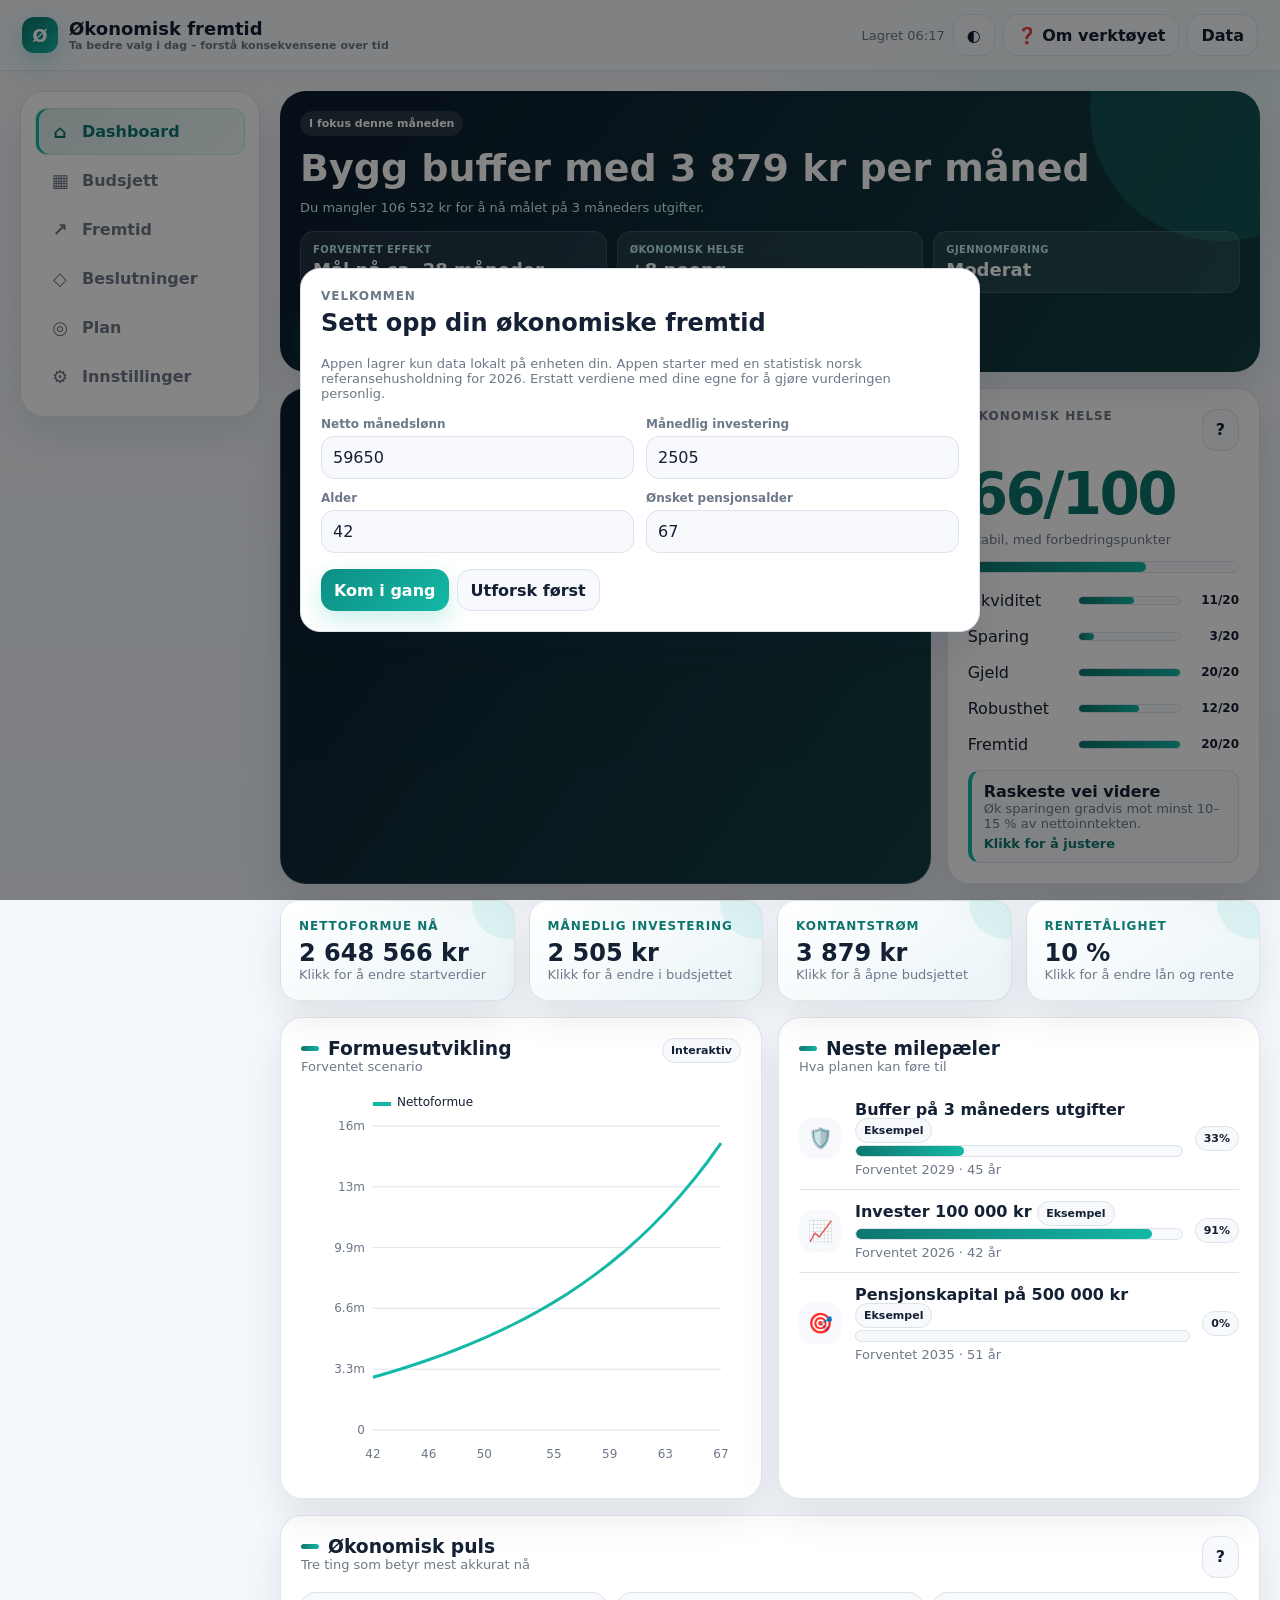
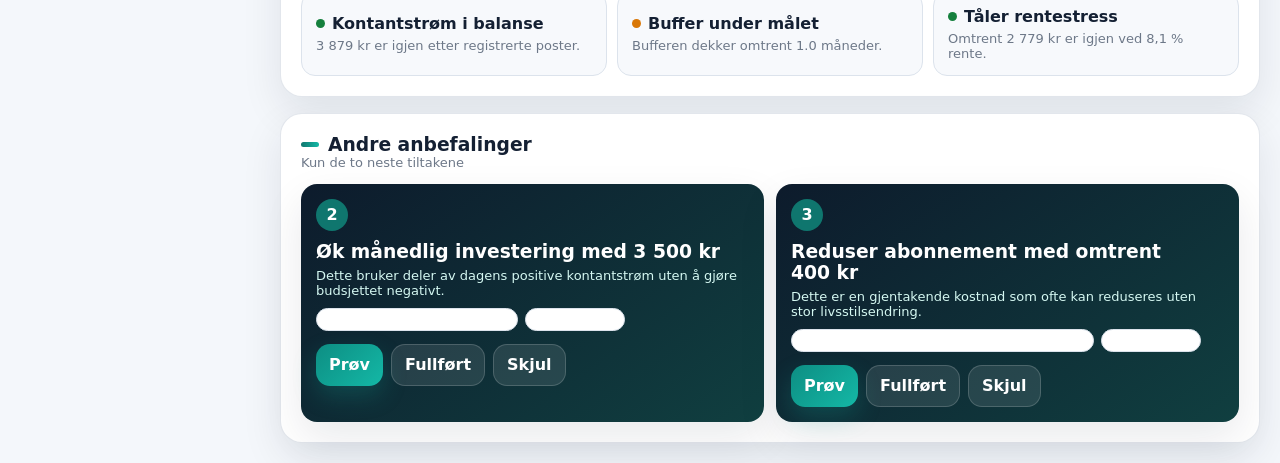
==== commit 38226015: "Update index.html" ====
--- a/index.html
+++ b/index.html
@@ -332,6 +332,59 @@
 @media(max-width:760px){
  .focus-impact,.recommendations-grid{grid-template-columns:1fr}
 }
+
+/* Samlet visuell retning: marine, turkis og tydelig handling */
+:root{--ink:#0d1b2c;--ink2:#103f40;--aqua:#21c7b7;--aqua-soft:#bdf8ef;--radius:22px;--shadow:0 16px 42px rgba(13,27,44,.09)}
+body{background:radial-gradient(circle at 88% 4%,rgba(33,199,183,.09),transparent 24rem),linear-gradient(180deg,#f4f7fb 0%,#eef3f8 100%);background-attachment:fixed}
+body.dark{--ink:#07111d;--ink2:#0d4544;background:linear-gradient(180deg,#08111e,#0b1423)}
+.topbar{box-shadow:0 8px 28px rgba(13,27,44,.04)}
+.sidebar{border-radius:24px;padding:14px}
+.navitem{border:1px solid transparent;transition:.18s ease}
+.navitem:hover{background:rgba(20,184,166,.07);color:var(--brand)}
+.navitem.active{border-color:rgba(20,184,166,.16);box-shadow:inset 3px 0 0 var(--brand2)}
+.page>.section-title:first-child{position:relative;overflow:hidden;isolation:isolate;min-height:132px;margin-bottom:18px;padding:24px 26px;align-items:flex-end;border-radius:26px;border:0;background:linear-gradient(125deg,var(--ink) 0%,#10313b 58%,var(--ink2) 100%);color:#fff;box-shadow:0 20px 48px rgba(13,27,44,.16)}
+.page>.section-title:first-child:after{content:"";position:absolute;z-index:-1;width:250px;height:250px;border-radius:50%;right:-72px;top:-118px;background:rgba(45,212,191,.17)}
+.page>.section-title:first-child h2{font-size:clamp(28px,3vw,42px);letter-spacing:-.035em}
+.page>.section-title:first-child .sub{margin-top:5px;color:#d2f7f1;font-size:14px}
+.page>.section-title:first-child .secondary,.page>.section-title:first-child .iconbtn{position:relative;z-index:2;background:rgba(255,255,255,.11);color:#fff;border-color:rgba(255,255,255,.2)}
+.card,.kpi,.decision-card,.goal-card,.time-card,.recommendation-card{border-color:rgba(148,163,184,.27);box-shadow:var(--shadow)}
+.card{border-radius:22px;padding:20px}
+.card>.section-title h3:before,.decision-card h3:before{content:"";display:inline-block;width:18px;height:5px;margin-right:9px;border-radius:999px;background:linear-gradient(90deg,var(--brand),var(--brand2));vertical-align:4px}
+.kpi{position:relative;overflow:hidden;border-radius:19px;padding:18px;background:linear-gradient(145deg,var(--panel),rgba(20,184,166,.045))}
+.kpi:after{content:"";position:absolute;width:72px;height:72px;border-radius:50%;right:-30px;top:-34px;background:rgba(20,184,166,.1)}
+.kpi .eyebrow{color:var(--brand);font-weight:900}
+.primary,.secondary,.iconbtn,.chipbtn,.danger{border-radius:14px;min-height:42px;transition:.16s transform,.16s box-shadow,.16s background}
+.primary:hover,.secondary:hover,.iconbtn:hover,.chipbtn:hover{transform:translateY(-1px)}
+.primary{background:linear-gradient(135deg,#0d8e83,var(--brand2));box-shadow:0 10px 24px rgba(20,184,166,.22)}
+.field input,.field select,td input,td select{border-radius:13px;min-height:43px;transition:.16s border-color,.16s box-shadow,.16s background}
+.field input:focus,.field select:focus,td input:focus,td select:focus{outline:0;border-color:var(--brand2);box-shadow:0 0 0 4px rgba(20,184,166,.12);background:var(--panel)}
+.tablewrap{border-radius:18px;box-shadow:inset 0 0 0 1px rgba(148,163,184,.08)}
+th{background:linear-gradient(135deg,var(--ink),#163b42);color:#d9fbf5;border-bottom-color:rgba(255,255,255,.09);letter-spacing:.025em}
+tbody tr{transition:.14s background}tbody tr:hover{background:rgba(20,184,166,.055)}
+.reference-banner{background:linear-gradient(125deg,var(--ink),var(--ink2));border:0;color:#fff;box-shadow:0 12px 30px rgba(13,27,44,.12)}
+.reference-banner .sub{color:#d5f8f2}
+.reference-mode-badge{background:rgba(20,184,166,.15);color:#0d8278;border:1px solid rgba(20,184,166,.16)}
+.hero-card .reference-mode-badge{color:#60e7d8;background:rgba(20,184,166,.12);border-color:rgba(45,212,191,.12)}
+.recommendation-card{background:linear-gradient(145deg,var(--ink),var(--ink2));color:#fff;border:0}
+.recommendation-card .sub{color:#d5f8f2}.recommendation-card h3{color:#fff}.recommendation-card .secondary{background:rgba(255,255,255,.1);border-color:rgba(255,255,255,.17);color:#fff}
+.time-card{background:linear-gradient(145deg,var(--ink),var(--ink2));color:#fff;border:0}.time-card .sub{color:#d5f8f2}.time-card .badge{background:rgba(255,255,255,.1);border-color:rgba(255,255,255,.15)}
+.goal-card{border-left:5px solid var(--brand2)}
+.empty-state{background:linear-gradient(145deg,var(--panel),rgba(20,184,166,.05));border-color:rgba(20,184,166,.25)}
+.health-explain{border-left:4px solid var(--brand2)}
+.focus-card,.hero-card{border-radius:26px;background:linear-gradient(125deg,var(--ink),#10313b 58%,var(--ink2))}
+.budget-mode-switch{display:inline-grid;grid-template-columns:1fr 1fr;gap:6px;padding:6px;margin:0 0 16px;background:var(--ink);border-radius:17px;box-shadow:0 14px 34px rgba(13,27,44,.14)}
+.budget-mode-switch button{min-width:150px;border:0;border-radius:12px;padding:11px 18px;background:transparent;color:#a9c1c6;font-weight:850}
+.budget-mode-switch button.active{background:linear-gradient(135deg,var(--brand),var(--brand2));color:#fff;box-shadow:0 8px 20px rgba(20,184,166,.22)}
+.accounting-hero{position:relative;overflow:hidden;display:flex;justify-content:space-between;align-items:flex-end;gap:18px;padding:24px;margin-bottom:16px;border-radius:26px;background:linear-gradient(125deg,var(--ink),var(--ink2));color:#fff;box-shadow:0 20px 48px rgba(13,27,44,.16)}
+.accounting-hero:after{content:"";position:absolute;width:230px;height:230px;border-radius:50%;right:-75px;top:-110px;background:rgba(45,212,191,.17)}
+.accounting-hero>*{position:relative;z-index:1}.accounting-hero .sub{color:#d5f8f2}.accounting-hero h3{font-size:28px;margin:7px 0 5px}
+.accounting-toolbar{display:flex;align-items:flex-end;gap:9px;flex-wrap:wrap}.accounting-toolbar .field{min-width:180px}.accounting-toolbar label{color:#bdeee8}.accounting-toolbar input{background:rgba(255,255,255,.1);border-color:rgba(255,255,255,.2);color:#fff;color-scheme:dark}.accounting-toolbar .secondary{background:rgba(255,255,255,.11);border-color:rgba(255,255,255,.2);color:#fff}
+.accounting-progress{display:flex;align-items:center;gap:10px;margin:12px 0}.accounting-progress .progress{flex:1}
+.variance-pill{display:inline-flex;align-items:center;justify-content:center;min-width:106px;padding:6px 9px;border-radius:999px;font-size:11px;font-weight:900}
+.variance-pill.good{background:#dcfce7;color:#166534}.variance-pill.bad{background:#fee2e2;color:#991b1b}.variance-pill.neutral{background:var(--panel2);color:var(--muted);border:1px solid var(--line)}
+.accounting-input{min-width:130px;text-align:right;font-variant-numeric:tabular-nums}
+.accounting-summary{display:grid;gap:10px}.accounting-deviation{display:grid;grid-template-columns:1fr auto;gap:8px;padding:11px 0;border-bottom:1px solid var(--line)}.accounting-deviation:last-child{border:0}
+@media(max-width:700px){.page>.section-title:first-child{min-height:112px;padding:20px;align-items:flex-end}.page>.section-title:first-child h2{font-size:29px}.budget-mode-switch{width:100%}.budget-mode-switch button{min-width:0;padding:10px 8px}.accounting-hero{align-items:stretch;flex-direction:column;padding:20px}.accounting-toolbar{align-items:stretch}.accounting-toolbar .field{width:100%}.accounting-table th:nth-child(5),.accounting-table td:nth-child(5){display:none}.accounting-input{min-width:105px}}
 </style>
 </head>
 <body>
@@ -424,7 +477,12 @@
 </section>
 
 <section id="budget" class="page">
-  <div class="section-title"><div><h2>Budsjett</h2><div class="sub">Planlagt månedlig kontantstrøm</div></div><button class="secondary" onclick="addBudgetRow()">+ Ny post</button></div>
+  <div class="section-title"><div><h2>Budsjett og regnskap</h2><div class="sub">Planlegg pengene – og se hvordan måneden faktisk gikk</div></div><button id="newBudgetRowButton" class="secondary" onclick="addBudgetRow()">+ Ny post</button></div>
+  <div class="budget-mode-switch" role="tablist" aria-label="Velg budsjett eller regnskap">
+    <button id="budgetModePlan" role="tab" aria-selected="true" onclick="setBudgetMode('budget')">Budsjett</button>
+    <button id="budgetModeAccounting" role="tab" aria-selected="false" onclick="setBudgetMode('accounting')">Regnskap</button>
+  </div>
+  <div id="budgetPlanView">
   <div class="kpis">
     <div class="kpi"><div class="eyebrow">Netto inntekt</div><div id="bIncome" class="value">–</div></div>
     <div class="kpi"><div class="eyebrow">Utgifter</div><div id="bExpenses" class="value">–</div></div>
@@ -496,6 +554,55 @@
     </div>
     <div id="compareSummary" class="compare-grid"></div><div id="compareRows" class="compare-table"></div>
   </div>
+    </div>
+  </div>
+  </div>
+
+  <div id="accountingView" style="display:none">
+    <div class="accounting-hero">
+      <div>
+        <div class="focus-tag">Faktisk mot planlagt</div>
+        <h3 id="accountingMonthTitle">Regnskap</h3>
+        <div class="sub">Før inn de faktiske beløpene. Avvik og treffsikkerhet beregnes automatisk.</div>
+      </div>
+      <div class="accounting-toolbar">
+        <div class="field"><label for="accountingMonth">Måned</label><input id="accountingMonth" type="month"></div>
+        <button class="secondary" onclick="copyBudgetToAccounting()">Kopier budsjettall</button>
+        <button class="secondary" onclick="clearAccountingMonth()">Tøm måneden</button>
+      </div>
+    </div>
+
+    <div class="kpis">
+      <div class="kpi"><div class="eyebrow">Budsjettert ut</div><div id="accountingBudgetTotal" class="value">–</div><div class="sub">Inkludert sparing og investering</div></div>
+      <div class="kpi"><div class="eyebrow">Faktisk ut</div><div id="accountingActualTotal" class="value">–</div><div id="accountingCompletionText" class="sub">Ingen poster ført</div></div>
+      <div class="kpi"><div class="eyebrow">Samlet avvik</div><div id="accountingVariance" class="value">–</div><div class="sub">Faktisk minus budsjett</div></div>
+      <div class="kpi"><div class="eyebrow">Treffsikkerhet</div><div id="accountingAccuracy" class="value">–</div><div class="sub">Basert på førte poster</div></div>
+    </div>
+
+    <div class="card" id="accountingEntriesCard">
+      <div class="section-title">
+        <div><h3>Månedens regnskap</h3><div class="sub">Budsjettet ligger fast til venstre. Du fører faktiske beløp i kolonnen ved siden av.</div></div>
+        <div class="field" style="min-width:190px"><label for="accountingIncome">Faktisk nettoinntekt</label><input id="accountingIncome" type="number" min="0" placeholder="Ikke ført" data-accounting-income data-account-key="income"></div>
+      </div>
+      <div class="accounting-progress"><div class="progress"><span id="accountingProgressBar" style="width:0%"></span></div><strong id="accountingProgressLabel">0 % ført</strong></div>
+      <div class="tablewrap">
+        <table class="accounting-table">
+          <thead><tr><th>Kategori</th><th>Budsjett</th><th>Faktisk</th><th>Avvik</th><th>Vurdering</th></tr></thead>
+          <tbody id="accountingBody"></tbody>
+          <tfoot><tr><th>Sum</th><th id="accountingBudgetSum">–</th><th id="accountingActualSum">–</th><th id="accountingVarianceSum">–</th><th></th></tr></tfoot>
+        </table>
+      </div>
+    </div>
+
+    <div class="grid2" style="margin-top:16px">
+      <div class="card">
+        <div class="section-title"><div><h3>Slik traff du</h3><div class="sub">Samlet vurdering av måneden</div></div></div>
+        <div id="accountingAssessment" class="accounting-summary"></div>
+      </div>
+      <div class="card">
+        <div class="section-title"><div><h3>Største avvik</h3><div class="sub">Postene som skilte seg mest fra planen</div></div></div>
+        <div id="accountingLargestDeviations"></div>
+      </div>
     </div>
   </div>
 </section>
@@ -789,13 +896,13 @@
   </div>
 </div>
 
-<div id="dataModal" class="modal"><div class="modalbox"><h3>Data og personvern</h3><p class="sub">Appen bruker ingen server. Data lagres kun i nettleseren på enheten din. Eksporter sikkerhetskopi dersom du vil flytte data til en annen enhet.</p><p><a href="privacy.html" target="_blank" style="color:var(--brand);font-weight:800">Les personvernerklæringen</a></p><div class="small-actions" style="margin-top:14px"><button class="secondary" onclick="exportData()">Eksporter</button><button class="primary" onclick="closeModal('dataModal')">Lukk</button></div></div></div>
+<div id="dataModal" class="modal"><div class="modalbox"><h3>Data og personvern</h3><p class="sub">Appen bruker ingen server. Data lagres kun i nettleseren på enheten din. Eksporter sikkerhetskopi dersom du vil flytte data til en annen enhet.</p><p><a href="privacy.html" target="_blank" style="color:var(--brand);font-weight:800">Les personvernerklæringen</a></p><div class="small-actions" style="margin-top:14px"><button class="secondary" onclick="exportData()">Eksporter</button><button class="danger" onclick="resetAll()">Tilbakestill alle data</button><button class="primary" onclick="closeModal('dataModal')">Lukk</button></div></div></div>
 
 <script>
 const fmtNok=n=>new Intl.NumberFormat("nb-NO",{style:"currency",currency:"NOK",maximumFractionDigits:0}).format(Number(n)||0);
 const fmtPct=n=>new Intl.NumberFormat("nb-NO",{style:"percent",maximumFractionDigits:1}).format(Number(n)||0);
 const clone=o=>JSON.parse(JSON.stringify(o));
-const SCHEMA_VERSION=3;
+const SCHEMA_VERSION=4;
 const STORAGE="okonomiskFremtid_v2";
 const LEGACY_STORAGE="okonomiskFremtidPWA_v1";
 const VALID_PAGES=new Set(["dashboard","budget","future","decisions","goals","settings"]);
@@ -803,7 +910,7 @@
 
 const defaultState={
  version:SCHEMA_VERSION,
- ui:{theme:"light",page:"dashboard",referenceMode:true,onboarded:false,appGuideSeen:false,goalsGuideSeen:false,goalSuggestionsDismissed:false,recommendationState:{completed:[],dismissed:[]}},
+ ui:{theme:"light",page:"dashboard",budgetMode:"budget",referenceMode:true,onboarded:false,appGuideSeen:false,goalsGuideSeen:false,goalSuggestionsDismissed:false,recommendationState:{completed:[],dismissed:[]}},
  life:{
   startAge:42,retireAge:67,startYear:2026,salary:744840,salaryGrowth:3,raiseShare:4.2,
   monthlyInvestment:2505,bonus:0,ipsAnnual:0,otpRate:4,
@@ -816,6 +923,7 @@
  annual:{travel:0,gifts:0,health:0,maintenance:0},
  goals:[],
  budgetTargets:{target:null,snapshots:[]},
+ accounting:{activeMonth:new Date().toISOString().slice(0,7),months:{}},
  history:[],
  budget:[
   {id:"housing",name:"Bolig / husleie",amount:15000,reference2026:15000,type:"fixed"},
@@ -886,17 +994,32 @@
  });
  return merged;
 }
+function normalizeAccounting(input){
+ const source=input&&typeof input==="object"?input:{};
+ const activeMonth=/^\d{4}-\d{2}$/.test(source.activeMonth||"")?source.activeMonth:new Date().toISOString().slice(0,7);
+ const months={};
+ if(source.months&&typeof source.months==="object"){
+  Object.entries(source.months).forEach(([month,record])=>{
+   if(!/^\d{4}-\d{2}$/.test(month)||!record||typeof record!=="object")return;
+   const rows={};
+   if(record.rows&&typeof record.rows==="object")Object.entries(record.rows).forEach(([id,value])=>{rows[id]=value===null||value===""||typeof value==="undefined"?null:Math.max(0,finiteNumber(value))});
+   months[month]={actualIncome:record.actualIncome===null||record.actualIncome===""||typeof record.actualIncome==="undefined"?null:Math.max(0,finiteNumber(record.actualIncome)),rows,updatedAt:safeText(record.updatedAt,"")};
+  });
+ }
+ return {activeMonth,months};
+}
 function normalizeState(raw){
  const source=raw&&typeof raw==="object"?raw:{};
  const sourceVersion=finiteNumber(source.version,1);
  const normalized={
   ...clone(defaultState),...source,version:SCHEMA_VERSION,
-  ui:{...clone(defaultState.ui),...(source.ui||{}),page:VALID_PAGES.has(source.ui?.page)?source.ui.page:"dashboard",theme:source.ui?.theme==="dark"?"dark":"light",recommendationState:{completed:Array.isArray(source.ui?.recommendationState?.completed)?source.ui.recommendationState.completed.filter(x=>typeof x==="string"):[],dismissed:Array.isArray(source.ui?.recommendationState?.dismissed)?source.ui.recommendationState.dismissed.filter(x=>typeof x==="string"):[]}},
+  ui:{...clone(defaultState.ui),...(source.ui||{}),page:VALID_PAGES.has(source.ui?.page)?source.ui.page:"dashboard",budgetMode:source.ui?.budgetMode==="accounting"?"accounting":"budget",theme:source.ui?.theme==="dark"?"dark":"light",recommendationState:{completed:Array.isArray(source.ui?.recommendationState?.completed)?source.ui.recommendationState.completed.filter(x=>typeof x==="string"):[],dismissed:Array.isArray(source.ui?.recommendationState?.dismissed)?source.ui.recommendationState.dismissed.filter(x=>typeof x==="string"):[]}},
   life:{...clone(defaultState.life),...(source.life||{})},
   profile:{...clone(defaultState.profile),...(source.profile||{})},
   annual:{...clone(defaultState.annual),...(source.annual||{})},
   goals:Array.isArray(source.goals)?source.goals.filter(goal=>goal&&typeof goal==="object"):[],
   budgetTargets:{target:source.budgetTargets?.target&&typeof source.budgetTargets.target==="object"?source.budgetTargets.target:null,snapshots:Array.isArray(source.budgetTargets?.snapshots)?source.budgetTargets.snapshots.filter(item=>item&&typeof item==="object"):[]},
+  accounting:normalizeAccounting(source.accounting),
   history:Array.isArray(source.history)?source.history:[],
   budget:normalizeBudget(source.budget)
  };
@@ -1615,7 +1738,7 @@
  setVal("annualTravel",state.annual.travel);setVal("annualGifts",state.annual.gifts);setVal("annualHealth",state.annual.health);setVal("annualMaintenance",state.annual.maintenance);
  document.getElementById("annualMonthly").textContent="Månedlig avsetning: "+fmtNok(t.annual);
  renderBudgetTable();drawBudgetChart();renderBudgetComparison();
- document.getElementById("budgetInsights").innerHTML=healthIssuesHtml()
+ document.getElementById("budgetInsights").innerHTML=healthIssuesHtml();renderBudgetMode()
 }
 
 function referenceDeltaHtml(row){
@@ -1706,6 +1829,102 @@
  rowsElement.innerHTML=current.budget.map(row=>{const old=oldById.get(row.id);if(!old)return"";const delta=finiteNumber(row.amount)-finiteNumber(old.amount);if(Math.abs(delta)<1)return"";return `<div class="compare-row"><strong>${escapeHtml(row.name)}</strong><span class="compare-old">Før ${fmtNok(old.amount)}</span><span>Nå ${fmtNok(row.amount)}</span><strong class="${delta>0?"bad":"good"}">${delta>0?"+":"−"}${fmtNok(Math.abs(delta))}</strong></div>`}).join("")||`<div class="empty-state"><strong>Budsjettene er like.</strong><div class="sub">Endre en post for å se forskjellen.</div></div>`;
 }
 
+function accountingRows(){
+ const rows=state.budget.map(row=>({id:row.id,name:row.name,amount:finiteNumber(row.amount),type:row.type,linked:Boolean(row.linked)}));
+ const annual=annualMonthly();
+ if(annual>0)rows.push({id:"annualCosts",name:"Årlige kostnader (månedssnitt)",amount:annual,type:"variable",linked:false});
+ return rows;
+}
+function ensureAccountingRecord(month=state.accounting.activeMonth){
+ if(!state.accounting||typeof state.accounting!=="object")state.accounting=normalizeAccounting(null);
+ if(!state.accounting.months[month])state.accounting.months[month]={actualIncome:null,rows:{},updatedAt:""};
+ return state.accounting.months[month];
+}
+function accountingMonthLabel(month){
+ try{return new Intl.DateTimeFormat("nb-NO",{month:"long",year:"numeric"}).format(new Date(`${month}-15T12:00:00`))}catch{return month}
+}
+function accountingStats(record=ensureAccountingRecord()){
+ const rows=accountingRows();
+ const details=rows.map(row=>{
+  const raw=record.rows?.[row.id],entered=raw!==null&&raw!==""&&typeof raw!=="undefined";
+  const actual=entered?Math.max(0,finiteNumber(raw)):null;
+  const diff=entered?actual-row.amount:null;
+  const favorable=entered&&(row.type==="saving"?diff>=0:diff<=0);
+  return {...row,entered,actual,diff,favorable};
+ });
+ const entered=details.filter(row=>row.entered),budgetTotal=details.reduce((sum,row)=>sum+row.amount,0);
+ const actualTotal=entered.reduce((sum,row)=>sum+row.actual,0),comparableBudget=entered.reduce((sum,row)=>sum+row.amount,0);
+ const absoluteDeviation=entered.reduce((sum,row)=>sum+Math.abs(row.diff),0),variance=actualTotal-comparableBudget;
+ const accuracy=entered.length&&comparableBudget>0?Math.max(0,Math.min(100,100-absoluteDeviation/comparableBudget*100)):null;
+ const completion=details.length?entered.length/details.length*100:0;
+ const actualIncome=record.actualIncome===null||record.actualIncome===""||typeof record.actualIncome==="undefined"?null:Math.max(0,finiteNumber(record.actualIncome));
+ return {rows:details,enteredCount:entered.length,budgetTotal,actualTotal,comparableBudget,variance,accuracy,completion,actualIncome,actualRemaining:actualIncome===null?null:actualIncome-actualTotal};
+}
+function setBudgetMode(mode){
+ state.ui.budgetMode=mode==="accounting"?"accounting":"budget";
+ renderBudgetMode();saveState();
+}
+function renderBudgetMode(){
+ const accounting=state.ui.budgetMode==="accounting";
+ const planView=document.getElementById("budgetPlanView"),accountingView=document.getElementById("accountingView"),newRow=document.getElementById("newBudgetRowButton");
+ if(planView)planView.style.display=accounting?"none":"block";
+ if(accountingView)accountingView.style.display=accounting?"block":"none";
+ if(newRow)newRow.style.display=accounting?"none":"inline-flex";
+ const planButton=document.getElementById("budgetModePlan"),accountingButton=document.getElementById("budgetModeAccounting");
+ [planButton,accountingButton].forEach(button=>button?.classList.remove("active"));
+ (accounting?accountingButton:planButton)?.classList.add("active");
+ if(planButton)planButton.setAttribute("aria-selected",String(!accounting));
+ if(accountingButton)accountingButton.setAttribute("aria-selected",String(accounting));
+ if(accounting)renderAccounting();
+}
+function renderAccounting(){
+ const body=document.getElementById("accountingBody");if(!body)return;
+ const focused=document.activeElement,focusKey=focused?.dataset?.accountKey,selection=focused?.selectionStart;
+ const month=state.accounting.activeMonth,record=ensureAccountingRecord(month),stats=accountingStats(record);
+ const monthInput=document.getElementById("accountingMonth");if(monthInput&&document.activeElement!==monthInput)monthInput.value=month;
+ document.getElementById("accountingMonthTitle").textContent=`Regnskap for ${accountingMonthLabel(month)}`;
+ document.getElementById("accountingBudgetTotal").textContent=fmtNok(stats.budgetTotal);
+ document.getElementById("accountingActualTotal").textContent=stats.enteredCount?fmtNok(stats.actualTotal):"–";
+ document.getElementById("accountingCompletionText").textContent=stats.enteredCount?`${stats.enteredCount} av ${stats.rows.length} poster ført`:"Ingen poster ført";
+ const varianceElement=document.getElementById("accountingVariance");varianceElement.textContent=stats.enteredCount?`${stats.variance>0?"+":""}${fmtNok(stats.variance)}`:"–";varianceElement.className="value "+(!stats.enteredCount?"":stats.variance<=0?"good":"bad");
+ document.getElementById("accountingAccuracy").textContent=stats.accuracy===null?"–":`${Math.round(stats.accuracy)} %`;
+ document.getElementById("accountingProgressBar").style.width=`${stats.completion}%`;
+ document.getElementById("accountingProgressLabel").textContent=`${Math.round(stats.completion)} % ført`;
+ const incomeInput=document.getElementById("accountingIncome");if(incomeInput&&document.activeElement!==incomeInput)incomeInput.value=record.actualIncome??"";
+ body.innerHTML=stats.rows.map(row=>{
+  const diffText=row.entered?`${row.diff>0?"+":""}${fmtNok(row.diff)}`:"–";
+  let status="Ikke ført",tone="neutral";
+  if(row.entered&&Math.abs(row.diff)<1){status="På budsjett";tone="neutral"}
+  else if(row.entered&&row.type==="saving"){status=row.diff>0?"Mer spart":"Mindre spart";tone=row.favorable?"good":"bad"}
+  else if(row.entered){status=row.diff>0?"Over budsjett":"Under budsjett";tone=row.favorable?"good":"bad"}
+  return `<tr><td><strong>${escapeHtml(row.name)}</strong>${row.type==="saving"?`<div class="sub">Sparing / investering</div>`:""}</td><td>${fmtNok(row.amount)}</td><td><input class="accounting-input" type="number" min="0" placeholder="Ikke ført" value="${row.actual??""}" data-accounting-row="${escapeHtml(row.id)}" data-account-key="row:${escapeHtml(row.id)}"></td><td class="${row.entered?(row.favorable?"good":"bad"):""}">${diffText}</td><td><span class="variance-pill ${tone}">${status}</span></td></tr>`;
+ }).join("");
+ document.getElementById("accountingBudgetSum").textContent=fmtNok(stats.budgetTotal);
+ document.getElementById("accountingActualSum").textContent=stats.enteredCount?fmtNok(stats.actualTotal):"–";
+ document.getElementById("accountingVarianceSum").textContent=stats.enteredCount?`${stats.variance>0?"+":""}${fmtNok(stats.variance)}`:"–";
+ const accuracyLabel=stats.accuracy===null?"Før inn faktiske beløp for å beregne treffsikkerhet.":stats.accuracy>=90?"Svært presist budsjett":stats.accuracy>=75?"Godt samsvar med budsjettet":stats.accuracy>=55?"Flere merkbare avvik":"Store avvik fra budsjettet";
+ const remainingText=stats.actualIncome===null?"Før faktisk nettoinntekt for å se månedens resultat.":`${stats.actualRemaining>=0?"Igjen denne måneden":"Mangler denne måneden"}: ${fmtNok(Math.abs(stats.actualRemaining))}`;
+ document.getElementById("accountingAssessment").innerHTML=`<div class="accounting-deviation"><span><strong>${accuracyLabel}</strong><div class="sub">Treffsikkerhet måles på postene du har ført.</div></span><strong>${stats.accuracy===null?"–":Math.round(stats.accuracy)+" %"}</strong></div><div class="accounting-deviation"><span><strong>Føring</strong><div class="sub">${stats.enteredCount} av ${stats.rows.length} poster er registrert.</div></span><strong>${Math.round(stats.completion)} %</strong></div><div class="accounting-deviation"><span><strong>Månedsresultat</strong><div class="sub">${remainingText}</div></span><strong class="${stats.actualRemaining===null?"":stats.actualRemaining>=0?"good":"bad"}">${stats.actualRemaining===null?"–":fmtNok(stats.actualRemaining)}</strong></div>`;
+ const deviations=stats.rows.filter(row=>row.entered&&Math.abs(row.diff)>=1).sort((a,b)=>Math.abs(b.diff)-Math.abs(a.diff)).slice(0,5);
+ document.getElementById("accountingLargestDeviations").innerHTML=deviations.length?deviations.map(row=>`<div class="accounting-deviation"><span><strong>${escapeHtml(row.name)}</strong><div class="sub">Budsjett ${fmtNok(row.amount)} · faktisk ${fmtNok(row.actual)}</div></span><strong class="${row.favorable?"good":"bad"}">${row.diff>0?"+":""}${fmtNok(row.diff)}</strong></div>`).join(""):`<div class="empty-state" style="padding:24px"><strong>Ingen avvik å vise ennå.</strong><div class="sub">Før faktiske tall, eller kopier budsjettet som utgangspunkt.</div></div>`;
+ if(focusKey){const next=[...document.querySelectorAll("[data-account-key]")].find(element=>element.dataset.accountKey===focusKey);if(next){next.focus();if(typeof selection==="number"&&next.setSelectionRange)try{next.setSelectionRange(selection,selection)}catch{}}}
+}
+function updateAccountingRow(id,value){
+ leaveReferenceMode();const record=ensureAccountingRecord();record.rows[id]=value===""?null:Math.max(0,finiteNumber(value));record.updatedAt=new Date().toISOString();renderAccounting();saveState();
+}
+function updateAccountingIncome(value){
+ leaveReferenceMode();const record=ensureAccountingRecord();record.actualIncome=value===""?null:Math.max(0,finiteNumber(value));record.updatedAt=new Date().toISOString();renderAccounting();saveState();
+}
+function copyBudgetToAccounting(){
+ const record=ensureAccountingRecord(),hasValues=record.actualIncome!==null||Object.values(record.rows||{}).some(value=>value!==null&&typeof value!=="undefined");
+ if(hasValues&&!confirm("Erstatte de førte tallene for denne måneden med budsjettallene?"))return;
+ record.actualIncome=state.profile.netIncome;record.rows={};accountingRows().forEach(row=>record.rows[row.id]=row.amount);record.updatedAt=new Date().toISOString();leaveReferenceMode();renderAccounting();saveState();toast("Budsjettallene er kopiert til regnskapet");
+}
+function clearAccountingMonth(){
+ if(!confirm(`Tømme regnskapet for ${accountingMonthLabel(state.accounting.activeMonth)}?`))return;
+ state.accounting.months[state.accounting.activeMonth]={actualIncome:null,rows:{},updatedAt:""};renderAccounting();saveState();toast("Måneden er tømt");
+}
+
 function renderBudgetTable(){
  const body=document.getElementById("budgetBody"),focus=document.activeElement,focusKey=focus?.dataset?.key,selStart=focus?.selectionStart;
  body.innerHTML=state.budget.map((r,i)=>`<tr class="${r.linked?"row-linked":""}"><td><input data-key="name-${i}" value="${escapeHtml(r.name)}" ${r.linked?"readonly":""} oninput="updateBudgetField(${i},'name',this.value,this)"></td><td>
@@ -1724,7 +1943,7 @@
  const t=totals();document.getElementById("budgetSum").textContent=fmtNok(t.total);document.getElementById("budgetPct").textContent=fmtPct(t.total/Math.max(1,state.profile.netIncome));
  renderAllExceptTable();saveState()
 }
-function renderAllExceptTable(){recalc();renderSafely("Dashboard",renderDashboard);renderSafely("Anbefalinger",renderRecommendations);renderSafely("Budsjettgraf",drawBudgetChart);renderSafely("Budsjettsammenligning",renderBudgetComparison);renderSafely("Fremtid",renderFuture);renderSafely("Beslutninger",renderDecisions);renderSafely("Plan",renderGoals);renderSafely("Innstillinger",renderSettings);const t=totals();document.getElementById("bIncome").textContent=fmtNok(state.profile.netIncome);document.getElementById("bExpenses").textContent=fmtNok(t.expenses);document.getElementById("bInvestment").textContent=fmtNok(t.investment);document.getElementById("bRemaining").textContent=fmtNok(t.remaining);document.getElementById("bRemaining").className="value "+(t.remaining>=0?"good":"bad");document.getElementById("budgetInsights").innerHTML=healthIssuesHtml()}
+function renderAllExceptTable(){recalc();renderSafely("Dashboard",renderDashboard);renderSafely("Anbefalinger",renderRecommendations);renderSafely("Budsjettgraf",drawBudgetChart);renderSafely("Budsjettsammenligning",renderBudgetComparison);renderSafely("Regnskap",renderBudgetMode);renderSafely("Fremtid",renderFuture);renderSafely("Beslutninger",renderDecisions);renderSafely("Plan",renderGoals);renderSafely("Innstillinger",renderSettings);const t=totals();document.getElementById("bIncome").textContent=fmtNok(state.profile.netIncome);document.getElementById("bExpenses").textContent=fmtNok(t.expenses);document.getElementById("bInvestment").textContent=fmtNok(t.investment);document.getElementById("bRemaining").textContent=fmtNok(t.remaining);document.getElementById("bRemaining").className="value "+(t.remaining>=0?"good":"bad");document.getElementById("budgetInsights").innerHTML=healthIssuesHtml()}
 function addBudgetRow(){state.budget.splice(Math.max(0,state.budget.length-1),0,{id:"custom"+Date.now(),name:"Ny post",amount:0,type:"variable"});renderBudget();saveState()}
 function removeBudgetRow(i){if(state.budget[i]?.linked)return;state.budget.splice(i,1);renderAll()}
 function addRecommendedZeroRows(){
@@ -1928,6 +2147,10 @@
 }
 function on(id,event,handler){document.getElementById(id)?.addEventListener(event,handler)}
 function bindInputs(){
+ document.addEventListener("input",event=>{
+  if(event.target.matches?.("[data-accounting-row]"))updateAccountingRow(event.target.dataset.accountingRow,event.target.value);
+  else if(event.target.matches?.("[data-accounting-income]"))updateAccountingIncome(event.target.value);
+ });
  document.addEventListener("click",event=>{
   const navButton=event.target.closest?.("[data-page]");
   if(!navButton)return;
@@ -1947,7 +2170,7 @@
   event.preventDefault();navigateToEdit(actionable.dataset.editTarget);
  });
  document.querySelectorAll("input,select").forEach(el=>{
-  if(!["compareSource","futureMode","forecastInterval","onboardIncome","onboardInvestment","onboardAge","onboardRetire"].includes(el.id)){
+  if(!["compareSource","futureMode","forecastInterval","accountingMonth","onboardIncome","onboardInvestment","onboardAge","onboardRetire"].includes(el.id)){
    el.addEventListener("input",leaveReferenceMode);
    el.addEventListener("change",leaveReferenceMode);
   }
@@ -1965,6 +2188,7 @@
  on("futureMode","change",()=>renderSafely("Fremtid",renderFuture));
  on("forecastInterval","change",()=>renderSafely("Fremtid",renderFuture));
  on("compareSource","change",event=>{state.ui.compareSource=event.target.value;renderBudgetComparison();saveState()});
+ on("accountingMonth","change",event=>{if(!/^\d{4}-\d{2}$/.test(event.target.value))return;state.accounting.activeMonth=event.target.value;ensureAccountingRecord();renderAccounting();saveState()});
  on("goalMetric","change",updateGoalPreview);
  on("goalTarget","input",updateGoalPreview);
  on("decisionInvestment","input",event=>{const range=document.getElementById("decisionInvestmentRange");if(range)range.value=event.target.value;renderSafely("Beslutninger",renderDecisions)});
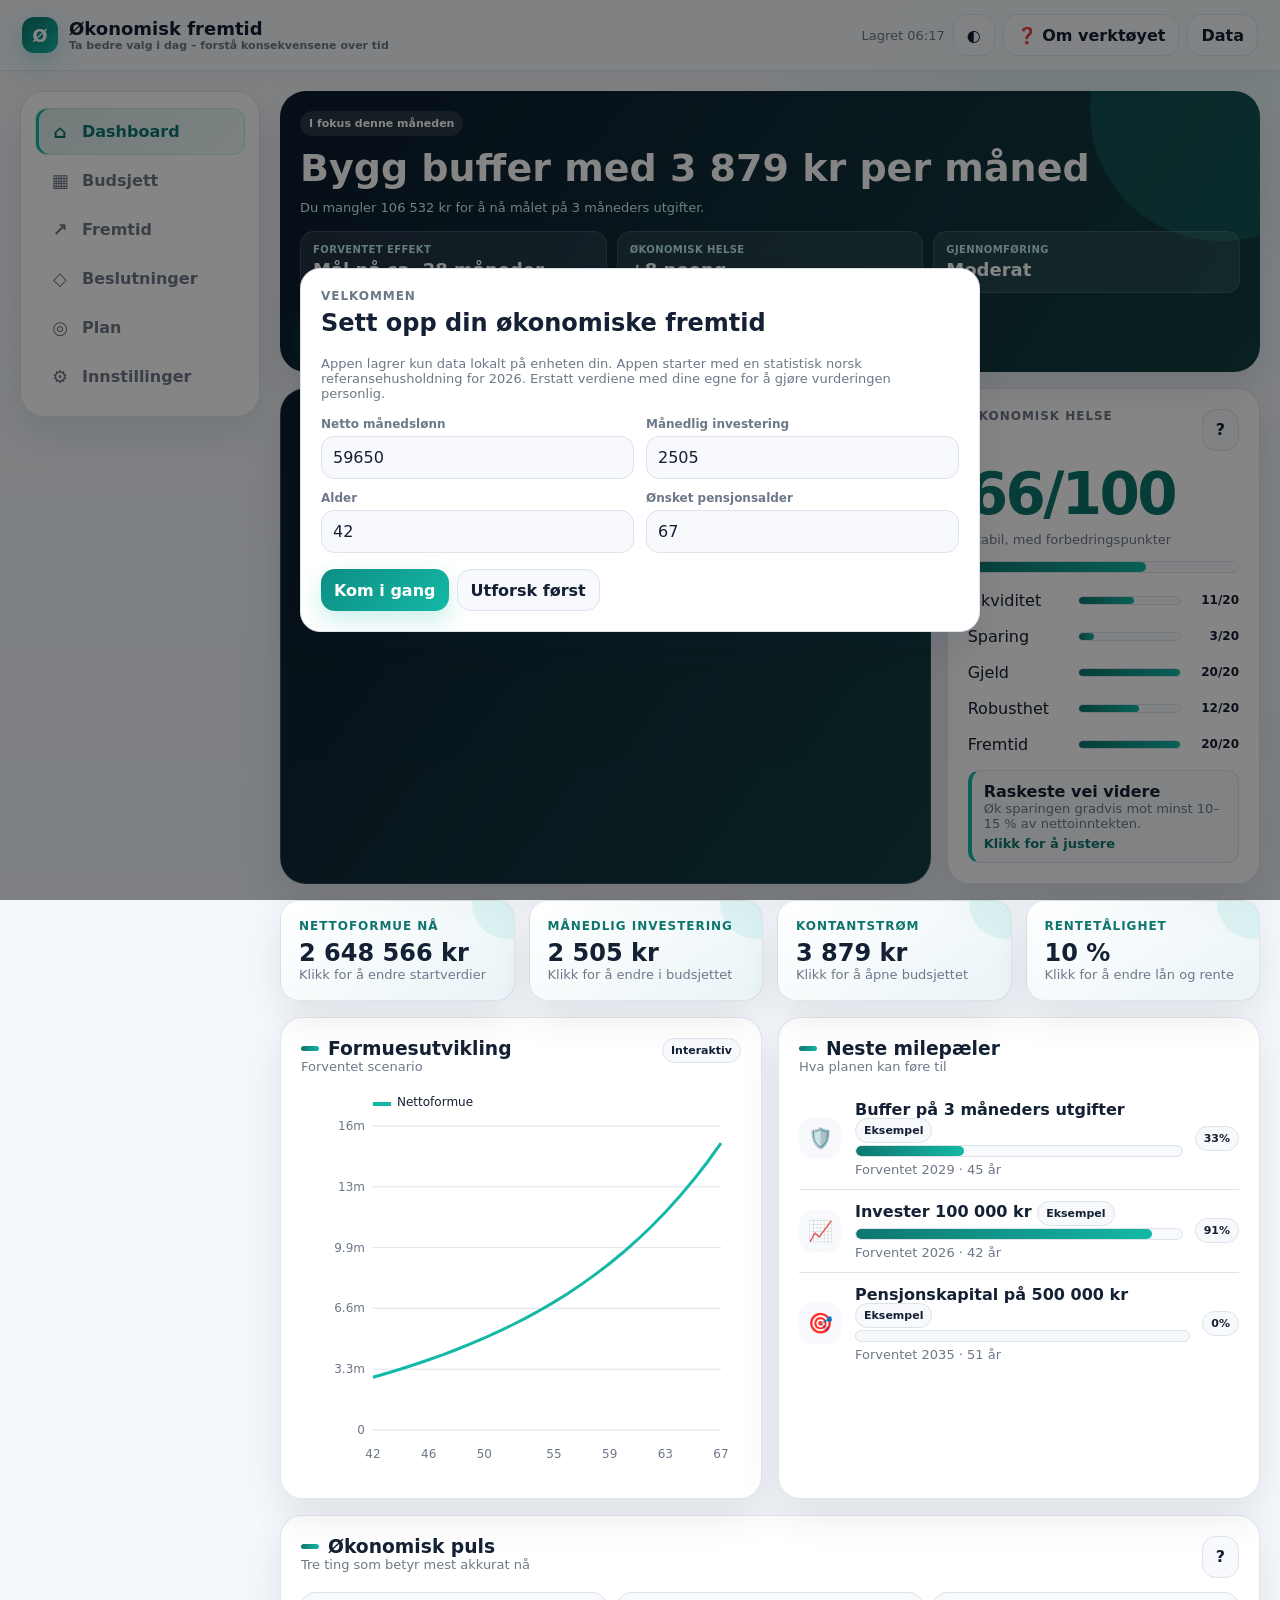
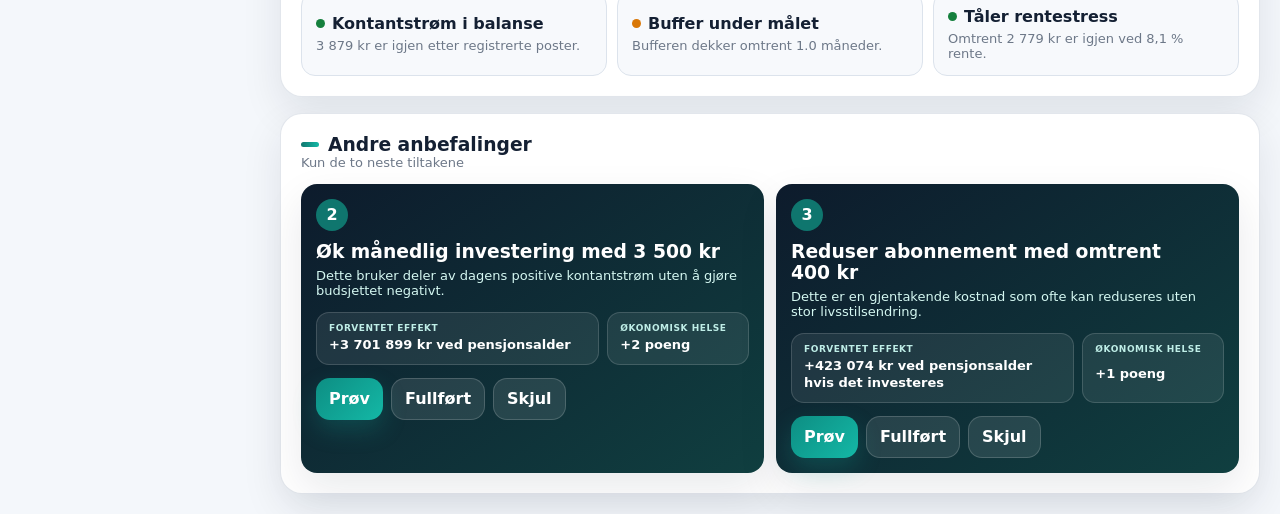
==== commit 2de46ef5: "Add files via upload" ====
--- a/index.html
+++ b/index.html
@@ -8,384 +8,7 @@
 <link rel="manifest" href="manifest.webmanifest">
 <link rel="icon" href="icon-192.png">
 <title>Økonomisk fremtid</title>
-<style>
-:root{
- --bg:#f4f7fb;--panel:#fff;--panel2:#f7f9fc;--text:#142033;--muted:#6d7888;--line:#dce3ec;
- --brand:#0f766e;--brand2:#14b8a6;--blue:#2563eb;--gold:#d97706;--red:#dc2626;--green:#15803d;
- --shadow:0 12px 34px rgba(15,23,42,.08);--radius:18px
-}
-body.dark{
- --bg:#0b1220;--panel:#111a2b;--panel2:#172238;--text:#edf4ff;--muted:#9cacbf;--line:#26364d;
- --shadow:0 12px 36px rgba(0,0,0,.34)
-}
-*{box-sizing:border-box}
-html,body{margin:0;min-height:100%;font-family:Inter,ui-sans-serif,system-ui,-apple-system,Segoe UI,Roboto,Arial;color:var(--text);background:var(--bg)}
-button,input,select{font:inherit}
-button{cursor:pointer}
-.app{min-height:100vh}
-.topbar{position:sticky;top:0;z-index:30;display:flex;align-items:center;justify-content:space-between;padding:14px 22px;background:rgba(244,247,251,.86);backdrop-filter:blur(18px);border-bottom:1px solid var(--line)}
-body.dark .topbar{background:rgba(11,18,32,.86)}
-.brand{display:flex;align-items:center;gap:11px;font-weight:850;font-size:18px}
-.logo{width:36px;height:36px;border-radius:12px;background:linear-gradient(135deg,var(--brand),var(--brand2));display:grid;place-items:center;color:#fff;font-weight:900;box-shadow:0 8px 22px rgba(20,184,166,.28)}
-.top-actions{display:flex;align-items:center;gap:8px}
-.iconbtn,.chipbtn,.primary,.secondary,.danger{border:0;border-radius:12px;padding:10px 13px;font-weight:750}
-.iconbtn,.chipbtn,.secondary{background:var(--panel2);color:var(--text);border:1px solid var(--line)}
-.primary{background:linear-gradient(135deg,var(--brand),var(--brand2));color:#fff;box-shadow:0 8px 22px rgba(20,184,166,.22)}
-.danger{background:#fee2e2;color:#991b1b}
-.layout{display:grid;grid-template-columns:240px minmax(0,1fr);gap:20px;padding:20px;max-width:1540px;margin:auto}
-.sidebar{position:sticky;top:88px;height:fit-content;background:var(--panel);border:1px solid var(--line);border-radius:var(--radius);padding:12px;box-shadow:var(--shadow)}
-.navitem{display:flex;align-items:center;gap:11px;width:100%;border:0;background:transparent;color:var(--muted);padding:12px 13px;border-radius:12px;text-align:left;font-weight:750;margin:2px 0}
-.navitem.active{background:linear-gradient(135deg,rgba(15,118,110,.14),rgba(20,184,166,.08));color:var(--brand)}
-.navicon{font-size:18px;width:22px;text-align:center}
-.main{min-width:0}
-.page{display:none}.page.active{display:block}
-.hero{display:grid;grid-template-columns:1.35fr .65fr;gap:16px;margin-bottom:16px}
-.card{background:var(--panel);border:1px solid var(--line);border-radius:var(--radius);padding:18px;box-shadow:var(--shadow)}
-.hero-card{padding:24px;background:linear-gradient(135deg,#0f172a,#134e4a);color:#fff;overflow:hidden;position:relative}
-.hero-card:after{content:"";position:absolute;width:280px;height:280px;border-radius:50%;background:rgba(45,212,191,.16);right:-90px;top:-110px}
-.eyebrow{font-size:12px;font-weight:800;letter-spacing:.08em;text-transform:uppercase;color:var(--muted)}
-.hero-card .eyebrow{color:#b9f4eb}
-.big{font-size:clamp(32px,5vw,58px);font-weight:900;letter-spacing:-.045em;line-height:1.02;margin:8px 0}
-.sub{font-size:13px;color:var(--muted)}
-.hero-card .sub{color:#d8f6f1}
-.kpis{display:grid;grid-template-columns:repeat(4,minmax(145px,1fr));gap:14px;margin-bottom:16px}
-.kpi{background:var(--panel);border:1px solid var(--line);border-radius:16px;padding:16px;box-shadow:var(--shadow);transition:.18s transform}
-.kpi:hover{transform:translateY(-2px)}
-.kpi .value{font-weight:900;font-size:24px;margin-top:6px;color:var(--text)}
-.grid2{display:grid;grid-template-columns:1fr 1fr;gap:16px}
-.grid3{display:grid;grid-template-columns:repeat(3,1fr);gap:14px}
-.section-title{display:flex;justify-content:space-between;align-items:flex-start;gap:12px;margin-bottom:14px}
-.section-title h2,.section-title h3{margin:0}
-.progress{height:12px;background:var(--panel2);border-radius:999px;overflow:hidden;border:1px solid var(--line)}
-.progress span{display:block;height:100%;background:linear-gradient(90deg,var(--brand),var(--brand2));border-radius:999px}
-.milestone{display:grid;grid-template-columns:44px 1fr auto;gap:12px;align-items:center;padding:12px 0;border-bottom:1px solid var(--line)}
-.milestone:last-child{border-bottom:0}
-.micon{width:42px;height:42px;border-radius:14px;display:grid;place-items:center;background:var(--panel2);font-size:20px}
-canvas{width:100%;height:100%;display:block}
-.chartbox{height:390px;position:relative}
-.chartbox.tall{height:520px}
-.tooltip{position:fixed;z-index:60;display:none;pointer-events:none;background:#0f172a;color:#fff;padding:9px 11px;border-radius:10px;font-size:12px;box-shadow:0 8px 24px rgba(0,0,0,.3)}
-.form-grid{display:grid;grid-template-columns:repeat(2,1fr);gap:12px}
-.field label{display:block;font-size:12px;font-weight:800;color:var(--muted);margin-bottom:5px}
-.field input,.field select{width:100%;border:1px solid var(--line);background:var(--panel2);color:var(--text);border-radius:11px;padding:10px 11px}
-.sliderline{display:grid;grid-template-columns:1fr 120px;gap:10px;align-items:center}
-input[type=range]{accent-color:var(--brand)}
-.tablewrap{overflow:auto;border:1px solid var(--line);border-radius:14px;max-height:520px}
-table{border-collapse:collapse;width:100%;font-size:13px}
-th,td{padding:10px 11px;border-bottom:1px solid var(--line);text-align:right;white-space:nowrap}
-th:first-child,td:first-child{text-align:left}
-th{position:sticky;top:0;background:var(--panel2);z-index:2}
-td input,td select{width:100%;border:1px solid var(--line);background:var(--panel2);color:var(--text);border-radius:9px;padding:7px}
-.row-linked{background:rgba(20,184,166,.07)}
-.badge{font-size:11px;font-weight:850;border-radius:999px;padding:5px 8px;background:var(--panel2);border:1px solid var(--line)}
-.good{color:var(--green)}.warn{color:var(--gold)}.bad{color:var(--red)}
-.insights{display:grid;grid-template-columns:repeat(auto-fit,minmax(250px,1fr));gap:12px}
-.insight{border:1px solid var(--line);border-left:5px solid var(--brand);border-radius:14px;background:linear-gradient(135deg,var(--panel),var(--panel2));padding:14px}
-.insight.warn{border-left-color:var(--gold)}.insight.bad{border-left-color:var(--red)}.insight.good{border-left-color:var(--green)}
-.insight strong{display:block;margin-bottom:5px}
-.actions-list{display:grid;gap:10px}
-.action{display:grid;grid-template-columns:38px 1fr auto;gap:11px;align-items:center;border:1px solid var(--line);border-radius:14px;padding:12px;background:var(--panel2)}
-.step{width:34px;height:34px;border-radius:50%;display:grid;place-items:center;background:var(--brand);color:#fff;font-weight:900}
-.scenario-grid{display:grid;grid-template-columns:repeat(2,1fr);gap:14px}
-.decision-card{border:1px solid var(--line);border-radius:16px;padding:16px;background:var(--panel)}
-.decision-result{font-size:28px;font-weight:900;margin-top:8px}
-.timeline{display:flex;gap:12px;overflow:auto;padding-bottom:8px}
-.time-card{min-width:210px;border:1px solid var(--line);border-radius:16px;padding:15px;background:var(--panel2)}
-.bottom-nav{display:none}
-.modal{position:fixed;inset:0;background:rgba(0,0,0,.48);z-index:80;display:none;align-items:center;justify-content:center;padding:18px}
-.modal.open{display:flex}
-.modalbox{width:min(680px,100%);max-height:86vh;overflow:auto;background:var(--panel);border:1px solid var(--line);border-radius:20px;padding:20px;box-shadow:var(--shadow)}
-.toast{position:fixed;right:18px;bottom:18px;z-index:90;background:#0f172a;color:#fff;border-radius:12px;padding:12px 14px;display:none}
-.small-actions{display:flex;gap:8px;flex-wrap:wrap}
-details{border-top:1px solid var(--line);margin-top:12px;padding-top:12px}
-summary{cursor:pointer;font-weight:850}
-@media(max-width:1050px){
- .layout{grid-template-columns:1fr;padding:14px 14px 92px}
- .sidebar{display:none}
- .bottom-nav{position:fixed;left:10px;right:10px;bottom:10px;z-index:40;display:grid;grid-template-columns:repeat(5,1fr);background:rgba(17,24,39,.93);backdrop-filter:blur(18px);border-radius:18px;padding:7px;box-shadow:0 12px 40px rgba(0,0,0,.28)}
- .bottom-nav button{border:0;background:transparent;color:#9ca3af;border-radius:12px;padding:8px 3px;font-size:11px}
- .bottom-nav button.active{background:#1f766f;color:#fff}
- .bottom-nav span{display:block;font-size:19px;margin-bottom:2px}
- .hero{grid-template-columns:1fr}.kpis{grid-template-columns:repeat(2,1fr)}
-}
-@media(max-width:700px){
- .topbar{padding:11px 13px}.top-actions .hide-mobile{display:none}
- .hero-card{padding:20px}.grid2,.grid3,.form-grid,.scenario-grid{grid-template-columns:1fr}
- .kpis{grid-template-columns:1fr 1fr;gap:10px}.kpi{padding:13px}.kpi .value{font-size:20px}
- .chartbox{height:320px}.chartbox.tall{height:400px}
- .sliderline{grid-template-columns:1fr 105px}
- .action{grid-template-columns:36px 1fr}.action>div:last-child{grid-column:2}
-}
-
-.goal-list{display:grid;gap:12px}
-.goal-card{display:grid;grid-template-columns:52px 1fr auto;gap:14px;align-items:center;border:1px solid var(--line);border-radius:16px;padding:15px;background:linear-gradient(135deg,var(--panel),var(--panel2))}
-.goal-icon{width:48px;height:48px;border-radius:15px;display:grid;place-items:center;font-size:22px;background:rgba(20,184,166,.12)}
-.goal-actions{display:flex;gap:7px;align-items:center}
-.empty-state{text-align:center;padding:40px 20px;border:1px dashed var(--line);border-radius:16px;background:var(--panel2)}
-
-.coach-overlay{position:fixed;inset:0;z-index:2147483000;display:none;pointer-events:none}
-.coach-overlay.open{display:block}
-.coach-dim{display:none}
-.coach-focus{display:none}
-.guide-highlight{
- outline:3px solid #14b8a6!important;
- outline-offset:4px!important;
- box-shadow:0 0 0 8px rgba(20,184,166,.14),0 12px 30px rgba(15,118,110,.16)!important;
- background-color:rgba(204,251,241,.24)!important;
- transition:outline-color .18s ease,box-shadow .18s ease,background-color .18s ease!important
-}
-body.dark .guide-highlight{
- background-color:rgba(20,184,166,.12)!important;
- box-shadow:0 0 0 8px rgba(20,184,166,.16),0 12px 30px rgba(0,0,0,.30)!important
-}
-.coach-box{
- position:fixed;z-index:2147483640;
- left:50%;bottom:18px;transform:translateX(-50%);
- width:min(620px,calc(100vw - 24px));
- background:var(--panel);color:var(--text);
- border:1px solid var(--line);border-radius:18px;
- padding:16px 18px;box-shadow:0 18px 48px rgba(15,23,42,.28);
- pointer-events:auto!important;
- isolation:isolate
-}
-.coach-arrow{display:none}
-.coach-box .eyebrow{font-size:11px}
-.coach-box h3{font-size:20px;line-height:1.2;margin:5px 0 6px}
-.coach-box #coachText{font-size:14px;line-height:1.45}
-.coach-footer{
- display:grid;grid-template-columns:1fr auto;align-items:center;
- gap:14px;margin-top:14px
-}
-.coach-dots{display:flex;gap:5px;min-width:76px}
-.coach-dot{width:7px;height:7px;border-radius:50%;background:var(--line)}
-.coach-dot.active{background:var(--brand)}
-.coach-footer .small-actions{
- display:grid;grid-template-columns:88px 88px 88px;gap:8px
-}
-.coach-footer .small-actions button{width:100%;white-space:nowrap;pointer-events:auto;position:relative;z-index:2}
-.coach-back{visibility:hidden;display:inline-flex}
-.coach-back.visible{visibility:visible}
-@media(max-width:640px){
- .coach-box{bottom:10px;width:calc(100vw - 16px);padding:14px}
- .coach-footer{grid-template-columns:1fr}
- .coach-dots{justify-content:center}
- .coach-footer .small-actions{grid-template-columns:1fr 1fr 1fr}
-}
-@media(max-width:700px){
- .forecast-table-shell{display:block}
- .polished-forecast .tablewrap{max-height:520px!important}
-}
-
-.polished-forecast{
- margin-top:14px;
- border:1px solid var(--line);
- border-radius:18px;
- overflow:hidden;
- background:var(--panel);
- box-shadow:0 12px 28px rgba(15,23,42,.06)
-}
-.polished-forecast table{border-collapse:separate;border-spacing:0;width:100%}
-.polished-forecast thead th{
- position:sticky;top:0;z-index:3;
- padding:14px 13px;
- background:linear-gradient(180deg,var(--panel2),var(--panel));
- color:var(--muted);
- font-size:11px;
- text-transform:uppercase;
- letter-spacing:.045em;
- border-bottom:1px solid var(--line)
-}
-.polished-forecast tbody tr{transition:background .15s ease,transform .15s ease}
-.polished-forecast tbody tr:nth-child(even){background:rgba(20,184,166,.025)}
-.polished-forecast tbody tr:hover{background:rgba(20,184,166,.09)}
-.polished-forecast tbody td{
- padding:13px;
- border-bottom:1px solid var(--line);
- font-variant-numeric:tabular-nums
-}
-.polished-forecast tbody tr:last-child td{border-bottom:0}
-.polished-forecast td:first-child{
- position:sticky;left:0;z-index:2;
- background:inherit;
- font-weight:900;
- color:var(--text);
- border-right:1px solid var(--line)
-}
-.polished-forecast td:nth-child(4),
-.polished-forecast td:nth-child(5),
-.polished-forecast td:nth-child(7){font-weight:800}
-.polished-forecast .forecast-net{
- color:var(--brand);
- font-weight:950;
- background:rgba(20,184,166,.055)
-}
-.polished-forecast .forecast-real{font-weight:850}
-.polished-forecast tbody tr:nth-child(5n+1) td:first-child:before{
- content:"";
- display:inline-block;
- width:7px;height:7px;border-radius:50%;
- background:var(--brand);
- margin-right:8px;
- vertical-align:1px
-}
-@media(max-width:760px){
- .polished-forecast{border-radius:14px}
- .polished-forecast tbody td,.polished-forecast thead th{padding:11px 10px}
-}
-
-.reference-banner{
- margin-bottom:14px;padding:12px 14px;border-radius:14px;
- background:linear-gradient(135deg,rgba(20,184,166,.12),rgba(37,99,235,.06));
- border:1px solid rgba(20,184,166,.26)
-}
-.reference-banner strong{display:block;margin-bottom:4px}
-.reference-delta{
- display:inline-flex;align-items:center;justify-content:center;
- min-width:92px;margin-top:5px;padding:4px 7px;border-radius:999px;
- font-size:10px;font-weight:850;white-space:nowrap
-}
-.reference-delta.same{background:var(--panel2);color:var(--muted);border:1px solid var(--line)}
-.reference-delta.above{background:#fee2e2;color:#991b1b}
-.reference-delta.below{background:#dcfce7;color:#166534}
-.reference-label{font-size:10px;color:var(--muted);margin-top:4px}
-.reference-mode-badge{
- display:inline-flex;align-items:center;gap:6px;border-radius:999px;padding:6px 9px;
- background:rgba(20,184,166,.12);color:var(--brand);font-size:11px;font-weight:850
-}
-
-.suggestion-grid{display:grid;grid-template-columns:repeat(auto-fit,minmax(210px,1fr));gap:10px;margin-top:12px}
-.suggestion-card{border:1px solid var(--line);border-radius:14px;padding:13px;background:var(--panel2)}
-.suggestion-card strong{display:block;margin-bottom:5px}
-.suggestion-card input{margin-right:7px}
-.health-breakdown{display:grid;gap:9px;margin-top:14px}
-.health-row{display:grid;grid-template-columns:100px 1fr 48px;gap:10px;align-items:center}
-.health-row .progress{height:9px}
-.health-row strong{text-align:right;font-size:12px}
-.health-explain{margin-top:12px;padding:11px 12px;border-radius:12px;background:var(--panel2);border:1px solid var(--line)}
-.actionable{cursor:pointer;transition:transform .16s ease,border-color .16s ease,background .16s ease,box-shadow .16s ease}
-.actionable:hover{transform:translateY(-1px);border-color:rgba(20,184,166,.55);box-shadow:0 8px 20px rgba(15,118,110,.10)}
-.actionable:focus-visible{outline:3px solid rgba(20,184,166,.3);outline-offset:3px}
-.health-row.actionable{width:100%;padding:4px 0;border:0;background:transparent;color:inherit;text-align:left;font:inherit}
-.health-row.actionable:hover{transform:none;background:rgba(20,184,166,.06)}
-.edit-highlight{animation:editPulse 1.25s ease 2;outline:3px solid rgba(250,204,21,.6)!important;outline-offset:4px}
-@keyframes editPulse{50%{box-shadow:0 0 0 8px rgba(250,204,21,.14)}}
-@media(max-width:700px){
- .health-row{grid-template-columns:86px 1fr 42px}
-}
-
-.focus-card{
- position:relative;overflow:hidden;
- background:linear-gradient(135deg,#0f172a,#134e4a);
- color:white;border:0
-}
-.focus-card:after{
- content:"";position:absolute;width:260px;height:260px;border-radius:50%;
- right:-90px;top:-110px;background:rgba(45,212,191,.16)
-}
-.focus-card .sub{color:#d7f7f1}
-.focus-tag{
- display:inline-flex;align-items:center;gap:6px;
- padding:6px 9px;border-radius:999px;
- background:rgba(255,255,255,.12);font-size:11px;font-weight:850
-}
-.focus-title{font-size:clamp(24px,3.5vw,38px);font-weight:900;line-height:1.1;margin:12px 0 10px;max-width:800px}
-.focus-impact{display:grid;grid-template-columns:repeat(3,minmax(130px,1fr));gap:10px;margin-top:16px}
-.focus-impact-item{padding:12px;border-radius:14px;background:rgba(255,255,255,.09);border:1px solid rgba(255,255,255,.12)}
-.focus-impact-item span{display:block;font-size:10px;text-transform:uppercase;letter-spacing:.04em;color:#bfeee7;font-weight:800}
-.focus-impact-item strong{display:block;margin-top:4px;font-size:18px}
-.focus-actions{display:flex;gap:9px;flex-wrap:wrap;margin-top:17px;position:relative;z-index:2}
-.focus-actions .secondary{background:rgba(255,255,255,.10);color:#fff;border-color:rgba(255,255,255,.20)}
-.recommendations-grid{display:grid;grid-template-columns:repeat(2,1fr);gap:12px}
-.recommendation-card{border:1px solid var(--line);border-radius:16px;padding:15px;background:linear-gradient(145deg,var(--panel),var(--panel2))}
-.recommendation-rank{width:32px;height:32px;border-radius:50%;display:grid;place-items:center;background:var(--brand);color:#fff;font-weight:900;margin-bottom:10px}
-.recommendation-card h3{margin:0 0 6px}
-.recommendation-meta{display:flex;gap:7px;flex-wrap:wrap;margin-top:10px}
-.recommendation-meta span{font-size:10px;font-weight:850;border-radius:999px;padding:5px 7px;background:var(--panel);border:1px solid var(--line)}
-.recommendation-actions{display:flex;gap:8px;flex-wrap:wrap;margin-top:13px}
-.recommendation-complete{opacity:.62}
-.recommendation-complete:after{content:"Fullført";position:absolute;right:14px;top:14px;font-size:10px;font-weight:900;color:var(--green)}
-.render-error{border:1px solid #fecaca;background:#fff1f2;color:#991b1b;border-radius:14px;padding:14px;margin:12px 0}
-.render-error strong{display:block;margin-bottom:4px}
-.compare-grid{display:grid;grid-template-columns:repeat(4,minmax(140px,1fr));gap:10px;margin-bottom:14px}
-.compare-stat{border:1px solid var(--line);border-radius:14px;padding:13px;background:var(--panel2)}
-.compare-stat strong{display:block;font-size:19px;margin-top:4px}
-.compare-table{display:grid;gap:8px}
-.compare-row{display:grid;grid-template-columns:minmax(180px,1.5fr) repeat(3,minmax(100px,.7fr));gap:10px;align-items:center;border:1px solid var(--line);border-radius:12px;padding:11px 12px;background:var(--panel2)}
-.compare-row>span:not(:first-child),.compare-row>strong{text-align:right;font-variant-numeric:tabular-nums}
-.app-notice{display:none;margin-bottom:14px}
-.app-notice.visible{display:block}
-.pulse-grid{display:grid;grid-template-columns:repeat(3,minmax(0,1fr));gap:10px}
-.pulse-item{border:1px solid var(--line);border-radius:14px;padding:14px;background:var(--panel2)}
-.pulse-item.actionable{width:100%;color:inherit;text-align:left;font:inherit}
-.pulse-item.actionable .sub{display:block}
-.pulse-item .pulse-label{display:flex;align-items:center;gap:7px;font-weight:850;margin-bottom:5px}
-.pulse-dot{width:9px;height:9px;border-radius:50%;background:var(--brand)}
-.pulse-item.good .pulse-dot{background:var(--green)}.pulse-item.warn .pulse-dot{background:var(--gold)}.pulse-item.bad .pulse-dot{background:var(--red)}
-.insight.actionable{width:100%;color:inherit;text-align:left;font:inherit}
-.insight.actionable .sub{display:block}
-@media(max-width:760px){
- .compare-grid{grid-template-columns:1fr 1fr}
- .compare-row{grid-template-columns:1fr auto}
- .compare-row .compare-old{display:none}
- .pulse-grid{grid-template-columns:1fr}
-}
-@media(max-width:760px){
- .focus-impact,.recommendations-grid{grid-template-columns:1fr}
-}
-
-/* Samlet visuell retning: marine, turkis og tydelig handling */
-:root{--ink:#0d1b2c;--ink2:#103f40;--aqua:#21c7b7;--aqua-soft:#bdf8ef;--radius:22px;--shadow:0 16px 42px rgba(13,27,44,.09)}
-body{background:radial-gradient(circle at 88% 4%,rgba(33,199,183,.09),transparent 24rem),linear-gradient(180deg,#f4f7fb 0%,#eef3f8 100%);background-attachment:fixed}
-body.dark{--ink:#07111d;--ink2:#0d4544;background:linear-gradient(180deg,#08111e,#0b1423)}
-.topbar{box-shadow:0 8px 28px rgba(13,27,44,.04)}
-.sidebar{border-radius:24px;padding:14px}
-.navitem{border:1px solid transparent;transition:.18s ease}
-.navitem:hover{background:rgba(20,184,166,.07);color:var(--brand)}
-.navitem.active{border-color:rgba(20,184,166,.16);box-shadow:inset 3px 0 0 var(--brand2)}
-.page>.section-title:first-child{position:relative;overflow:hidden;isolation:isolate;min-height:132px;margin-bottom:18px;padding:24px 26px;align-items:flex-end;border-radius:26px;border:0;background:linear-gradient(125deg,var(--ink) 0%,#10313b 58%,var(--ink2) 100%);color:#fff;box-shadow:0 20px 48px rgba(13,27,44,.16)}
-.page>.section-title:first-child:after{content:"";position:absolute;z-index:-1;width:250px;height:250px;border-radius:50%;right:-72px;top:-118px;background:rgba(45,212,191,.17)}
-.page>.section-title:first-child h2{font-size:clamp(28px,3vw,42px);letter-spacing:-.035em}
-.page>.section-title:first-child .sub{margin-top:5px;color:#d2f7f1;font-size:14px}
-.page>.section-title:first-child .secondary,.page>.section-title:first-child .iconbtn{position:relative;z-index:2;background:rgba(255,255,255,.11);color:#fff;border-color:rgba(255,255,255,.2)}
-.card,.kpi,.decision-card,.goal-card,.time-card,.recommendation-card{border-color:rgba(148,163,184,.27);box-shadow:var(--shadow)}
-.card{border-radius:22px;padding:20px}
-.card>.section-title h3:before,.decision-card h3:before{content:"";display:inline-block;width:18px;height:5px;margin-right:9px;border-radius:999px;background:linear-gradient(90deg,var(--brand),var(--brand2));vertical-align:4px}
-.kpi{position:relative;overflow:hidden;border-radius:19px;padding:18px;background:linear-gradient(145deg,var(--panel),rgba(20,184,166,.045))}
-.kpi:after{content:"";position:absolute;width:72px;height:72px;border-radius:50%;right:-30px;top:-34px;background:rgba(20,184,166,.1)}
-.kpi .eyebrow{color:var(--brand);font-weight:900}
-.primary,.secondary,.iconbtn,.chipbtn,.danger{border-radius:14px;min-height:42px;transition:.16s transform,.16s box-shadow,.16s background}
-.primary:hover,.secondary:hover,.iconbtn:hover,.chipbtn:hover{transform:translateY(-1px)}
-.primary{background:linear-gradient(135deg,#0d8e83,var(--brand2));box-shadow:0 10px 24px rgba(20,184,166,.22)}
-.field input,.field select,td input,td select{border-radius:13px;min-height:43px;transition:.16s border-color,.16s box-shadow,.16s background}
-.field input:focus,.field select:focus,td input:focus,td select:focus{outline:0;border-color:var(--brand2);box-shadow:0 0 0 4px rgba(20,184,166,.12);background:var(--panel)}
-.tablewrap{border-radius:18px;box-shadow:inset 0 0 0 1px rgba(148,163,184,.08)}
-th{background:linear-gradient(135deg,var(--ink),#163b42);color:#d9fbf5;border-bottom-color:rgba(255,255,255,.09);letter-spacing:.025em}
-tbody tr{transition:.14s background}tbody tr:hover{background:rgba(20,184,166,.055)}
-.reference-banner{background:linear-gradient(125deg,var(--ink),var(--ink2));border:0;color:#fff;box-shadow:0 12px 30px rgba(13,27,44,.12)}
-.reference-banner .sub{color:#d5f8f2}
-.reference-mode-badge{background:rgba(20,184,166,.15);color:#0d8278;border:1px solid rgba(20,184,166,.16)}
-.hero-card .reference-mode-badge{color:#60e7d8;background:rgba(20,184,166,.12);border-color:rgba(45,212,191,.12)}
-.recommendation-card{background:linear-gradient(145deg,var(--ink),var(--ink2));color:#fff;border:0}
-.recommendation-card .sub{color:#d5f8f2}.recommendation-card h3{color:#fff}.recommendation-card .secondary{background:rgba(255,255,255,.1);border-color:rgba(255,255,255,.17);color:#fff}
-.time-card{background:linear-gradient(145deg,var(--ink),var(--ink2));color:#fff;border:0}.time-card .sub{color:#d5f8f2}.time-card .badge{background:rgba(255,255,255,.1);border-color:rgba(255,255,255,.15)}
-.goal-card{border-left:5px solid var(--brand2)}
-.empty-state{background:linear-gradient(145deg,var(--panel),rgba(20,184,166,.05));border-color:rgba(20,184,166,.25)}
-.health-explain{border-left:4px solid var(--brand2)}
-.focus-card,.hero-card{border-radius:26px;background:linear-gradient(125deg,var(--ink),#10313b 58%,var(--ink2))}
-.budget-mode-switch{display:inline-grid;grid-template-columns:1fr 1fr;gap:6px;padding:6px;margin:0 0 16px;background:var(--ink);border-radius:17px;box-shadow:0 14px 34px rgba(13,27,44,.14)}
-.budget-mode-switch button{min-width:150px;border:0;border-radius:12px;padding:11px 18px;background:transparent;color:#a9c1c6;font-weight:850}
-.budget-mode-switch button.active{background:linear-gradient(135deg,var(--brand),var(--brand2));color:#fff;box-shadow:0 8px 20px rgba(20,184,166,.22)}
-.accounting-hero{position:relative;overflow:hidden;display:flex;justify-content:space-between;align-items:flex-end;gap:18px;padding:24px;margin-bottom:16px;border-radius:26px;background:linear-gradient(125deg,var(--ink),var(--ink2));color:#fff;box-shadow:0 20px 48px rgba(13,27,44,.16)}
-.accounting-hero:after{content:"";position:absolute;width:230px;height:230px;border-radius:50%;right:-75px;top:-110px;background:rgba(45,212,191,.17)}
-.accounting-hero>*{position:relative;z-index:1}.accounting-hero .sub{color:#d5f8f2}.accounting-hero h3{font-size:28px;margin:7px 0 5px}
-.accounting-toolbar{display:flex;align-items:flex-end;gap:9px;flex-wrap:wrap}.accounting-toolbar .field{min-width:180px}.accounting-toolbar label{color:#bdeee8}.accounting-toolbar input{background:rgba(255,255,255,.1);border-color:rgba(255,255,255,.2);color:#fff;color-scheme:dark}.accounting-toolbar .secondary{background:rgba(255,255,255,.11);border-color:rgba(255,255,255,.2);color:#fff}
-.accounting-progress{display:flex;align-items:center;gap:10px;margin:12px 0}.accounting-progress .progress{flex:1}
-.variance-pill{display:inline-flex;align-items:center;justify-content:center;min-width:106px;padding:6px 9px;border-radius:999px;font-size:11px;font-weight:900}
-.variance-pill.good{background:#dcfce7;color:#166534}.variance-pill.bad{background:#fee2e2;color:#991b1b}.variance-pill.neutral{background:var(--panel2);color:var(--muted);border:1px solid var(--line)}
-.accounting-input{min-width:130px;text-align:right;font-variant-numeric:tabular-nums}
-.accounting-summary{display:grid;gap:10px}.accounting-deviation{display:grid;grid-template-columns:1fr auto;gap:8px;padding:11px 0;border-bottom:1px solid var(--line)}.accounting-deviation:last-child{border:0}
-@media(max-width:700px){.page>.section-title:first-child{min-height:112px;padding:20px;align-items:flex-end}.page>.section-title:first-child h2{font-size:29px}.budget-mode-switch{width:100%}.budget-mode-switch button{min-width:0;padding:10px 8px}.accounting-hero{align-items:stretch;flex-direction:column;padding:20px}.accounting-toolbar{align-items:stretch}.accounting-toolbar .field{width:100%}.accounting-table th:nth-child(5),.accounting-table td:nth-child(5){display:none}.accounting-input{min-width:105px}}
-</style>
+<link rel="stylesheet" href="assets/styles.css">
 </head>
 <body>
 <div class="app">
@@ -393,9 +16,9 @@
   <div class="brand"><div class="logo">Ø</div><div><span>Økonomisk fremtid</span><div style="font-size:11px;font-weight:650;color:var(--muted)">Ta bedre valg i dag – forstå konsekvensene over tid</div></div></div>
   <div class="top-actions">
     <span id="saveStatus" class="sub hide-mobile">Lagret lokalt</span>
-    <button class="iconbtn" onclick="toggleTheme()" title="Mørk/lys">◐</button>
-    <button class="iconbtn app-guide-button" onclick="askAppGuide()" title="Om verktøyet" aria-label="Om verktøyet">❓ <span class="hide-mobile">Om verktøyet</span></button>
-    <button class="iconbtn hide-mobile" onclick="openModal('dataModal')">Data</button>
+    <button class="iconbtn" data-action="toggle-theme" title="Mørk/lys">◐</button>
+    <button class="iconbtn app-guide-button" data-action="app-guide" title="Om verktøyet" aria-label="Om verktøyet">❓ <span class="hide-mobile">Om verktøyet</span></button>
+    <button class="iconbtn hide-mobile" data-action="open-modal" data-modal-id="dataModal">Data</button>
   </div>
 </header>
 
@@ -438,7 +61,7 @@
     <div class="card">
       <div class="section-title">
         <div><div class="eyebrow">Økonomisk helse</div></div>
-        <button class="iconbtn" onclick="openHealthInfo()" title="Hvordan beregnes dette?" aria-label="Hvordan beregnes økonomisk helse?">?</button>
+        <button class="iconbtn" data-action="health-info" title="Hvordan beregnes dette?" aria-label="Hvordan beregnes økonomisk helse?">?</button>
       </div>
       <div id="healthScore" class="big" style="color:var(--brand)">–</div>
       <div id="healthText" class="sub">–</div>
@@ -467,7 +90,7 @@
   </div>
 
   <div class="card" style="margin-top:16px" id="economicPulseCard">
-    <div class="section-title"><div><h3>Økonomisk puls</h3><div class="sub">Tre ting som betyr mest akkurat nå</div></div><button class="iconbtn" onclick="openPulseInfo()" aria-label="Om økonomisk puls">?</button></div>
+    <div class="section-title"><div><h3>Økonomisk puls</h3><div class="sub">Tre ting som betyr mest akkurat nå</div></div><button class="iconbtn" data-action="pulse-info" aria-label="Om økonomisk puls">?</button></div>
     <div id="economicPulse" class="pulse-grid"></div>
   </div>
   <div class="card" style="margin-top:16px">
@@ -477,10 +100,10 @@
 </section>
 
 <section id="budget" class="page">
-  <div class="section-title"><div><h2>Budsjett og regnskap</h2><div class="sub">Planlegg pengene – og se hvordan måneden faktisk gikk</div></div><button id="newBudgetRowButton" class="secondary" onclick="addBudgetRow()">+ Ny post</button></div>
+  <div class="section-title"><div><h2>Budsjett og regnskap</h2><div class="sub">Planlegg pengene – og se hvordan måneden faktisk gikk</div></div><button id="newBudgetRowButton" class="secondary" data-action="add-budget-row">+ Ny post</button></div>
   <div class="budget-mode-switch" role="tablist" aria-label="Velg budsjett eller regnskap">
-    <button id="budgetModePlan" role="tab" aria-selected="true" onclick="setBudgetMode('budget')">Budsjett</button>
-    <button id="budgetModeAccounting" role="tab" aria-selected="false" onclick="setBudgetMode('accounting')">Regnskap</button>
+    <button id="budgetModePlan" role="tab" aria-selected="true" data-action="budget-mode" data-mode="budget">Budsjett</button>
+    <button id="budgetModeAccounting" role="tab" aria-selected="false" data-action="budget-mode" data-mode="accounting">Regnskap</button>
   </div>
   <div id="budgetPlanView">
   <div class="kpis">
@@ -492,10 +115,22 @@
 
 
   <div class="grid2">
-    <div class="card">
+    <div class="card" id="budgetAllocationCard">
       <div class="section-title"><div><h3>Fordeling</h3><div class="sub">Faste, variable, årlige avsetninger og investering</div></div></div>
-      <div class="chartbox"><canvas id="budgetChart"></canvas></div>
-      <div id="budgetLegend"></div>
+      <div class="budget-allocation">
+        <div class="allocation-summary">
+          <div>
+            <div class="eyebrow">Disponert av nettoinntekt</div>
+            <strong id="budgetAllocatedPct" class="allocation-value">–</strong>
+          </div>
+          <div class="allocation-balance">
+            <span>Til overs</span>
+            <strong id="budgetAllocationRemaining">–</strong>
+          </div>
+        </div>
+        <div id="budgetAllocationBar" class="allocation-bar" role="img" aria-label="Fordeling av nettoinntekt"></div>
+        <div id="budgetLegend" class="allocation-list"></div>
+      </div>
     </div>
     <div class="card">
       <div class="section-title"><div><h3>Økonomisk profil</h3><div class="sub">Gjør innsiktene mer relevante</div></div></div>
@@ -514,7 +149,7 @@
         <strong>Startpunkt: norsk referansehusholdning 2026</strong>
         <div class="sub">Postene er fylt med SSBs gjennomsnittlige husholdningsforbruk fra 2022, prisjustert til juni 2026. Når du endrer et beløp, vises avviket direkte ved posten.</div>
       </div>
-    <div class="section-title"><div><h3>Budsjettposter</h3><div class="sub">Feltene oppdateres uten at tabellen hopper eller mister fokus</div></div><button class="secondary" onclick="addRecommendedZeroRows()">Legg til anbefalte poster</button></div>
+    <div class="section-title"><div><h3>Budsjettposter</h3><div class="sub">Feltene oppdateres uten at tabellen hopper eller mister fokus</div></div><button class="secondary" data-action="add-recommended-rows">Legg til anbefalte poster</button></div>
     <div class="tablewrap">
       <table><thead><tr><th>Kategori</th><th>Beløp</th><th>%</th><th>Type</th><th></th></tr></thead><tbody id="budgetBody"></tbody><tfoot><tr><th>Sum</th><th id="budgetSum">–</th><th id="budgetPct">–</th><th colspan="2"></th></tr></tfoot></table>
     </div>
@@ -542,7 +177,7 @@
         <div class="budget-lock-icon">▦</div>
         <h3>Lag budsjettet først</h3>
         <div class="sub">Registrer nettoinntekt og de viktigste budsjettpostene. Sammenligningene åpnes når budsjettet har nok informasjon til å være meningsfulle.</div>
-        <button class="primary" style="margin-top:14px" onclick="focusBudgetSetup()">Gå til budsjettpostene</button>
+        <button class="primary" style="margin-top:14px" data-action="focus-budget-setup">Gå til budsjettpostene</button>
       </div>
     </div>
     <div id="budgetComparisonContent" style="display:none">
@@ -550,7 +185,7 @@
   <div class="card" style="margin-top:16px" id="budgetCompareCard">
     <div class="section-title">
       <div><h3>Sammenlign budsjett</h3><div class="sub">Sammenlign dagens budsjett med et målbudsjett eller en tidligere versjon</div></div>
-      <div class="compare-toolbar"><select id="compareSource" class="chipbtn"><option value="target">Målbudsjett</option></select><button class="secondary" onclick="saveCurrentAsTarget()">Bruk dagens som mål</button><button class="secondary" onclick="saveBudgetSnapshot()">Lagre dagens budsjett</button></div>
+      <div class="compare-toolbar"><select id="compareSource" class="chipbtn"><option value="target">Målbudsjett</option></select><button class="secondary" data-action="save-target-budget">Bruk dagens som mål</button><button class="secondary" data-action="save-budget-snapshot">Lagre dagens budsjett</button></div>
     </div>
     <div id="compareSummary" class="compare-grid"></div><div id="compareRows" class="compare-table"></div>
   </div>
@@ -567,8 +202,8 @@
       </div>
       <div class="accounting-toolbar">
         <div class="field"><label for="accountingMonth">Måned</label><input id="accountingMonth" type="month"></div>
-        <button class="secondary" onclick="copyBudgetToAccounting()">Kopier budsjettall</button>
-        <button class="secondary" onclick="clearAccountingMonth()">Tøm måneden</button>
+        <button class="secondary" data-action="copy-budget-accounting">Kopier budsjettall</button>
+        <button class="secondary" data-action="clear-accounting-month">Tøm måneden</button>
       </div>
     </div>
 
@@ -582,7 +217,7 @@
     <div class="card" id="accountingEntriesCard">
       <div class="section-title">
         <div><h3>Månedens regnskap</h3><div class="sub">Budsjettet ligger fast til venstre. Du fører faktiske beløp i kolonnen ved siden av.</div></div>
-        <div class="field" style="min-width:190px"><label for="accountingIncome">Faktisk nettoinntekt</label><input id="accountingIncome" type="number" min="0" placeholder="Ikke ført" data-accounting-income data-account-key="income"></div>
+        <div class="field" style="min-width:190px"><label for="accountingIncome">Faktisk nettoinntekt</label><input id="accountingIncome" type="text" inputmode="decimal" autocomplete="off" spellcheck="false" placeholder="Ikke ført" data-accounting-income></div>
       </div>
       <div class="accounting-progress"><div class="progress"><span id="accountingProgressBar" style="width:0%"></span></div><strong id="accountingProgressLabel">0 % ført</strong></div>
       <div class="tablewrap">
@@ -696,8 +331,8 @@
   <div class="section-title" id="goalsHeader">
     <div><h2>Plan</h2><div class="sub">Sett egne mål, se neste milepæler og få konkrete tiltak</div></div>
     <div class="small-actions">
-      <button class="iconbtn" id="goalsInfoButton" onclick="askGoalsGuide()" title="Om Plan" aria-label="Om Plan">?</button>
-      <button class="primary" onclick="openGoalEditor()">+ Nytt mål</button>
+      <button class="iconbtn" id="goalsInfoButton" data-action="goals-guide" title="Om Plan" aria-label="Om Plan">?</button>
+      <button class="primary" data-action="open-goal-editor">+ Nytt mål</button>
     </div>
   </div>
 
@@ -787,9 +422,9 @@
     <details style="margin:12px 0"><summary style="cursor:pointer;font-weight:850">Se tallene bak norsk referanseprofil</summary><div class="sub" style="margin-top:10px;line-height:1.65">Inntekt: 676 100 kr etter skatt i 2024, prisjustert til 2026. Husholdning: 2,1 personer. Boutgifter: 178 912 kr i 2025. Primærbolig: 4 576 100 kr og gjeld: 2 071 800 kr i 2024 for husholdninger med beløp. Boliglånsrente: 5,08 % i mai 2026. Finansiell investering: 4,2 % av disponibel inntekt i 2025. Gjennomsnittlig OTP-sats: 4 % i 2025. Startalder 42 år, én måneds buffer, 2 % inflasjon og avkastningsscenarioene er modellforutsetninger – ikke SSB-gjennomsnitt.</div></details>
     <div class="sub">Alt lagres lokalt på denne enheten</div></div></div>
     <div class="small-actions">
-      <button class="secondary" onclick="exportData()">Eksporter sikkerhetskopi</button>
+      <button class="secondary" data-action="export-data">Eksporter sikkerhetskopi</button>
       <label class="secondary" style="cursor:pointer">Importer<input id="importFile" type="file" accept=".json" hidden></label>
-      <button class="danger" onclick="resetAll()">Tilbakestill alt</button>
+      <button class="danger" data-action="reset-all">Tilbakestill alt</button>
     </div>
   </div>
 </section>
@@ -815,12 +450,12 @@
     <h2 style="margin-top:6px">En forklarbar vurdering</h2>
     <p class="sub">Scoren er appens egen vurderingsmodell – ikke en offentlig eller anerkjent standard. Den bygger på likviditet, sparing, gjeld, robusthet og fremtidig retning.</p>
     <div id="healthModalBreakdown" class="health-breakdown" style="margin-top:16px"></div>
-    <div class="small-actions" style="margin-top:16px"><button class="primary" onclick="closeModal('healthModal')">Lukk</button></div>
-  </div>
-</div>
-
-<div id="pulseModal" class="modal"><div class="modalbox"><div class="eyebrow">Økonomisk puls</div><h2 style="margin-top:6px">Kort, prioritert og konkret</h2><p class="sub">Pulsen viser maksimalt tre signaler: hva som går bra, hva som bør følges med på og hva som gir størst effekt nå.</p><div class="small-actions" style="margin-top:16px"><button class="primary" onclick="closeModal('pulseModal')">Lukk</button></div></div></div>
-<div id="compareNameModal" class="modal"><div class="modalbox"><h3>Lagre budsjettversjon</h3><div class="field"><label>Navn</label><input id="snapshotName" type="text" placeholder="For eksempel: Januar 2026"></div><div class="small-actions" style="margin-top:16px"><button class="primary" onclick="confirmBudgetSnapshot()">Lagre</button><button class="secondary" onclick="closeModal('compareNameModal')">Avbryt</button></div></div></div>
+    <div class="small-actions" style="margin-top:16px"><button class="primary" data-action="close-modal" data-modal-id="healthModal">Lukk</button></div>
+  </div>
+</div>
+
+<div id="pulseModal" class="modal"><div class="modalbox"><div class="eyebrow">Økonomisk puls</div><h2 style="margin-top:6px">Kort, prioritert og konkret</h2><p class="sub">Pulsen viser maksimalt tre signaler: hva som går bra, hva som bør følges med på og hva som gir størst effekt nå.</p><div class="small-actions" style="margin-top:16px"><button class="primary" data-action="close-modal" data-modal-id="pulseModal">Lukk</button></div></div></div>
+<div id="compareNameModal" class="modal"><div class="modalbox"><h3>Lagre budsjettversjon</h3><div class="field"><label>Navn</label><input id="snapshotName" type="text" placeholder="For eksempel: Januar 2026"></div><div class="small-actions" style="margin-top:16px"><button class="primary" data-action="confirm-budget-snapshot">Lagre</button><button class="secondary" data-action="close-modal" data-modal-id="compareNameModal">Avbryt</button></div></div></div>
 
 </div>
 
@@ -850,8 +485,8 @@
     </div>
     <div id="goalPreview" class="insight" style="margin-top:14px"></div>
     <div class="small-actions" style="margin-top:16px">
-      <button class="primary" onclick="saveGoal()">Lagre mål</button>
-      <button class="secondary" onclick="closeModal('goalModal')">Avbryt</button>
+      <button class="primary" data-action="save-goal">Lagre mål</button>
+      <button class="secondary" data-action="close-modal" data-modal-id="goalModal">Avbryt</button>
     </div>
   </div>
 </div>
@@ -867,9 +502,9 @@
     <div class="coach-footer">
       <div id="coachDots" class="coach-dots"></div>
       <div class="small-actions">
-        <button id="coachBack" class="secondary coach-back" onclick="previousCoachStep()">Tilbake</button>
-        <button class="secondary" onclick="closeActiveGuide()">Lukk</button>
-        <button id="coachNext" class="primary" onclick="nextCoachStep()">Neste</button>
+        <button id="coachBack" class="secondary coach-back" data-action="guide-previous">Tilbake</button>
+        <button class="secondary" data-action="guide-close">Lukk</button>
+        <button id="coachNext" class="primary" data-action="guide-next">Neste</button>
       </div>
     </div>
   </div>
@@ -890,1350 +525,14 @@
       <div class="field"><label>Ønsket pensjonsalder</label><input id="onboardRetire" type="number" value="67"></div>
     </div>
     <div class="small-actions" style="margin-top:16px">
-      <button class="primary" onclick="completeOnboarding()">Kom i gang</button>
-      <button class="secondary" onclick="closeOnboardingAndGuide()">Utforsk først</button>
-    </div>
-  </div>
-</div>
-
-<div id="dataModal" class="modal"><div class="modalbox"><h3>Data og personvern</h3><p class="sub">Appen bruker ingen server. Data lagres kun i nettleseren på enheten din. Eksporter sikkerhetskopi dersom du vil flytte data til en annen enhet.</p><p><a href="privacy.html" target="_blank" style="color:var(--brand);font-weight:800">Les personvernerklæringen</a></p><div class="small-actions" style="margin-top:14px"><button class="secondary" onclick="exportData()">Eksporter</button><button class="danger" onclick="resetAll()">Tilbakestill alle data</button><button class="primary" onclick="closeModal('dataModal')">Lukk</button></div></div></div>
-
-<script>
-const fmtNok=n=>new Intl.NumberFormat("nb-NO",{style:"currency",currency:"NOK",maximumFractionDigits:0}).format(Number(n)||0);
-const fmtPct=n=>new Intl.NumberFormat("nb-NO",{style:"percent",maximumFractionDigits:1}).format(Number(n)||0);
-const clone=o=>JSON.parse(JSON.stringify(o));
-const SCHEMA_VERSION=4;
-const STORAGE="okonomiskFremtid_v2";
-const LEGACY_STORAGE="okonomiskFremtidPWA_v1";
-const VALID_PAGES=new Set(["dashboard","budget","future","decisions","goals","settings"]);
-window.__runtimeErrors=[];
-
-const defaultState={
- version:SCHEMA_VERSION,
- ui:{theme:"light",page:"dashboard",budgetMode:"budget",referenceMode:true,onboarded:false,appGuideSeen:false,goalsGuideSeen:false,goalSuggestionsDismissed:false,recommendationState:{completed:[],dismissed:[]}},
- life:{
-  startAge:42,retireAge:67,startYear:2026,salary:744840,salaryGrowth:3,raiseShare:4.2,
-  monthlyInvestment:2505,bonus:0,ipsAnnual:0,otpRate:4,
-  portfolioStart:91000,ipsStart:0,otpStart:0,
-  includeHome:true,homeValue:4576100,mortgage:2071800,homeGrowth:2,annualPrincipal:44000,
-  mortgageRate:5.08,loanYears:25,loanType:"annuity",
-  inflation:2,retLow:7,retMid:9,retHigh:11
- },
- profile:{netIncome:59650,buffer:53266,adults:2,children:0,ownsHome:true,hasCar:true,goalBufferMonths:3,goalInvestmentRate:15},
- annual:{travel:0,gifts:0,health:0,maintenance:0},
- goals:[],
- budgetTargets:{target:null,snapshots:[]},
- accounting:{activeMonth:new Date().toISOString().slice(0,7),months:{}},
- history:[],
- budget:[
-  {id:"housing",name:"Bolig / husleie",amount:15000,reference2026:15000,type:"fixed"},
-  {id:"common",name:"Felleskostnader og kommunale avgifter",amount:2200,reference2026:2200,type:"fixed"},
-  {id:"electricity",name:"Strøm og brensel",amount:1592,reference2026:1592,type:"fixed"},
-  {id:"groceries",name:"Dagligvarer",amount:6315,reference2026:6315,type:"variable"},
-  {id:"alcohol",name:"Alkohol og tobakk",amount:1169,reference2026:1169,type:"variable"},
-  {id:"clothing",name:"Klær og sko",amount:1900,reference2026:1900,type:"variable"},
-  {id:"homeMaintenance",name:"Boligvedlikehold og innbo",amount:1200,reference2026:1200,type:"variable"},
-  {id:"electronics",name:"Elektronikk og husholdningsutstyr",amount:600,reference2026:600,type:"variable"},
-  {id:"householdOther",name:"Andre husholdningsartikler",amount:916,reference2026:916,type:"variable"},
-  {id:"health",name:"Helse og tannlege",amount:1205,reference2026:1205,type:"variable"},
-  {id:"transport",name:"Kollektiv, drivstoff og bom",amount:3500,reference2026:3500,type:"variable"},
-  {id:"vehicle",name:"Bilhold og transportutstyr",amount:4202,reference2026:4202,type:"variable"},
-  {id:"subscriptions",name:"Telefon, internett og abonnement",amount:2415,reference2026:2415,type:"fixed"},
-  {id:"leisure",name:"Fritid, sport og kultur",amount:2794,reference2026:2794,type:"variable"},
-  {id:"travel",name:"Ferie og reise",amount:1500,reference2026:1500,type:"variable"},
-  {id:"education",name:"Utdanning og kurs",amount:324,reference2026:324,type:"variable"},
-  {id:"restaurant",name:"Restaurant og overnatting",amount:2296,reference2026:2296,type:"variable"},
-  {id:"insurance",name:"Forsikring og finansielle tjenester",amount:2198,reference2026:2198,type:"fixed"},
-  {id:"personalCare",name:"Personlig pleie",amount:800,reference2026:800,type:"variable"},
-  {id:"gifts",name:"Gaver og høytider",amount:700,reference2026:700,type:"variable"},
-  {id:"misc",name:"Andre varer og tjenester",amount:440,reference2026:440,type:"variable"},
-  {id:"studentLoan",name:"Studielån",amount:0,reference2026:0,type:"fixed"},
-  {id:"investment",name:"Investering",amount:2505,reference2026:2505,type:"saving",linked:true},
-  {id:"bufferSaving",name:"Buffersparing",amount:0,reference2026:0,type:"saving"}
- ]
-};
-let state=loadState();
-let projections={};
-
-
-function completeOnboarding(){
- const income=Math.max(0,Number(document.getElementById("onboardIncome").value)||0);
- const investment=Math.max(0,Number(document.getElementById("onboardInvestment").value)||0);
- const age=Math.max(18,Number(document.getElementById("onboardAge").value)||30);
- const retire=Math.max(age+1,Number(document.getElementById("onboardRetire").value)||67);
- state.profile.netIncome=income;
- state.life.monthlyInvestment=investment;
- state.life.startAge=age;
- state.life.retireAge=retire;
- state.ui.referenceMode=income===defaultState.profile.netIncome&&investment===defaultState.life.monthlyInvestment&&age===defaultState.life.startAge&&retire===defaultState.life.retireAge;
- const inv=state.budget.find(x=>x.linked);if(inv)inv.amount=state.life.monthlyInvestment;
- state.ui.onboarded=true;closeModal("onboardingModal");renderAll();saveState();setTimeout(startAppGuide,320);
-}
-
-
-function closeOnboardingAndGuide(){
- state.ui.onboarded=true;
- closeModal("onboardingModal");
- saveState();
- toast("Du kan åpne omvisningen fra «Om verktøyet» når du vil.")
-}
-
-function finiteNumber(value,fallback=0){const number=Number(value);return Number.isFinite(number)?number:fallback}
-function safeText(value,fallback=""){return typeof value==="string"?value:fallback}
-function normalizeBudget(rows){
- const input=Array.isArray(rows)?rows:[];
- const byId=new Map(input.filter(row=>row&&typeof row==="object"&&row.id).map(row=>[String(row.id),row]));
- const merged=defaultState.budget.map(base=>{
-  const saved=byId.get(base.id)||{};
-  return {...base,...saved,id:base.id,name:safeText(saved.name,base.name),amount:Math.max(0,finiteNumber(saved.amount,base.amount)),reference2026:Math.max(0,finiteNumber(saved.reference2026,base.reference2026)),type:["fixed","variable","saving"].includes(saved.type)?saved.type:base.type,linked:Boolean(base.linked)};
- });
- const known=new Set(defaultState.budget.map(row=>row.id));
- input.forEach((row,index)=>{
-  if(!row||known.has(String(row.id)))return;
-  merged.splice(Math.max(0,merged.length-1),0,{id:safeText(row.id,"custom_"+index),name:safeText(row.name,"Egen post"),amount:Math.max(0,finiteNumber(row.amount)),reference2026:Math.max(0,finiteNumber(row.reference2026)),type:["fixed","variable","saving"].includes(row.type)?row.type:"variable"});
- });
- return merged;
-}
-function normalizeAccounting(input){
- const source=input&&typeof input==="object"?input:{};
- const activeMonth=/^\d{4}-\d{2}$/.test(source.activeMonth||"")?source.activeMonth:new Date().toISOString().slice(0,7);
- const months={};
- if(source.months&&typeof source.months==="object"){
-  Object.entries(source.months).forEach(([month,record])=>{
-   if(!/^\d{4}-\d{2}$/.test(month)||!record||typeof record!=="object")return;
-   const rows={};
-   if(record.rows&&typeof record.rows==="object")Object.entries(record.rows).forEach(([id,value])=>{rows[id]=value===null||value===""||typeof value==="undefined"?null:Math.max(0,finiteNumber(value))});
-   months[month]={actualIncome:record.actualIncome===null||record.actualIncome===""||typeof record.actualIncome==="undefined"?null:Math.max(0,finiteNumber(record.actualIncome)),rows,updatedAt:safeText(record.updatedAt,"")};
-  });
- }
- return {activeMonth,months};
-}
-function normalizeState(raw){
- const source=raw&&typeof raw==="object"?raw:{};
- const sourceVersion=finiteNumber(source.version,1);
- const normalized={
-  ...clone(defaultState),...source,version:SCHEMA_VERSION,
-  ui:{...clone(defaultState.ui),...(source.ui||{}),page:VALID_PAGES.has(source.ui?.page)?source.ui.page:"dashboard",budgetMode:source.ui?.budgetMode==="accounting"?"accounting":"budget",theme:source.ui?.theme==="dark"?"dark":"light",recommendationState:{completed:Array.isArray(source.ui?.recommendationState?.completed)?source.ui.recommendationState.completed.filter(x=>typeof x==="string"):[],dismissed:Array.isArray(source.ui?.recommendationState?.dismissed)?source.ui.recommendationState.dismissed.filter(x=>typeof x==="string"):[]}},
-  life:{...clone(defaultState.life),...(source.life||{})},
-  profile:{...clone(defaultState.profile),...(source.profile||{})},
-  annual:{...clone(defaultState.annual),...(source.annual||{})},
-  goals:Array.isArray(source.goals)?source.goals.filter(goal=>goal&&typeof goal==="object"):[],
-  budgetTargets:{target:source.budgetTargets?.target&&typeof source.budgetTargets.target==="object"?source.budgetTargets.target:null,snapshots:Array.isArray(source.budgetTargets?.snapshots)?source.budgetTargets.snapshots.filter(item=>item&&typeof item==="object"):[]},
-  accounting:normalizeAccounting(source.accounting),
-  history:Array.isArray(source.history)?source.history:[],
-  budget:normalizeBudget(source.budget)
- };
- Object.keys(defaultState.life).forEach(key=>{if(typeof defaultState.life[key]==="number")normalized.life[key]=finiteNumber(normalized.life[key],defaultState.life[key])});
- Object.keys(defaultState.profile).forEach(key=>{if(typeof defaultState.profile[key]==="number")normalized.profile[key]=finiteNumber(normalized.profile[key],defaultState.profile[key])});
- Object.keys(defaultState.annual).forEach(key=>normalized.annual[key]=Math.max(0,finiteNumber(normalized.annual[key],defaultState.annual[key])));
- if(sourceVersion<3&&normalized.ui.referenceMode){
-  const savedBudget=Array.isArray(source.budget)?source.budget:[];
-  const budgetWasEdited=savedBudget.some(row=>row&&finiteNumber(row.reference2026,0)>0&&Math.abs(finiteNumber(row.amount)-finiteNumber(row.reference2026))>1);
-  const onboardingWasEdited=finiteNumber(source.profile?.netIncome,59650)!==59650||finiteNumber(source.life?.monthlyInvestment,3103)!==3103||finiteNumber(source.life?.startAge,42)!==42||finiteNumber(source.life?.retireAge,67)!==67;
-  if(budgetWasEdited||onboardingWasEdited){
-   normalized.ui.referenceMode=false;
-  }else{
-   normalized.life=clone(defaultState.life);
-   normalized.profile=clone(defaultState.profile);
-   normalized.annual=clone(defaultState.annual);
-   normalized.budget=clone(defaultState.budget);
-  }
- }
- normalized.life.startAge=Math.max(18,normalized.life.startAge);
- normalized.life.retireAge=Math.max(normalized.life.startAge+1,normalized.life.retireAge);
- normalized.life.monthlyInvestment=Math.max(0,normalized.life.monthlyInvestment);
- const investmentRow=normalized.budget.find(row=>row.linked);
- if(investmentRow)investmentRow.amount=normalized.life.monthlyInvestment;
- return normalized;
-}
-function loadState(){
- try{
-  const raw=localStorage.getItem(STORAGE)||localStorage.getItem(LEGACY_STORAGE);
-  if(raw)return normalizeState(JSON.parse(raw));
- }catch(error){recordRuntimeError("Lagring",error)}
- return clone(defaultState);
-}
-let saveTimer;
-function saveState(){
- clearTimeout(saveTimer);
- saveTimer=setTimeout(()=>{
-  try{
-   localStorage.setItem(STORAGE,JSON.stringify(state));
-   const status=document.getElementById("saveStatus");
-   if(status)status.textContent="Lagret "+new Date().toLocaleTimeString("nb-NO",{hour:"2-digit",minute:"2-digit"});
-  }catch(error){recordRuntimeError("Lagring",error)}
- },180);
-}
-function recordRuntimeError(area,error){
- const entry={area,message:error?.message||String(error),time:new Date().toISOString()};
- window.__runtimeErrors.push(entry);console.error(`[${area}]`,error);
- const notice=document.getElementById("appNotice");
- if(notice){notice.classList.add("visible");notice.innerHTML=`<strong>${escapeHtml(area)} kunne ikke oppdateres.</strong><span>Resten av verktøyet virker fortsatt. Last siden på nytt hvis problemet vedvarer.</span>`}
-}
-function clearRuntimeNotice(){const notice=document.getElementById("appNotice");if(notice){notice.classList.remove("visible");notice.textContent=""}}
-function toast(msg){const e=document.getElementById("toast");if(!e)return;e.textContent=msg;e.style.display="block";setTimeout(()=>e.style.display="none",1800)}
-function openModal(id){document.getElementById(id)?.classList.add("open")}
-function closeModal(id){document.getElementById(id)?.classList.remove("open")}
-function toggleTheme(){state.ui.theme=state.ui.theme==="dark"?"light":"dark";applyTheme();saveState();renderAll()}
-function applyTheme(){document.body.classList.toggle("dark",state.ui.theme==="dark")}
-
-
-
-
-function annualMonthly(){return (state.annual.travel+state.annual.gifts+state.annual.health+state.annual.maintenance)/12}
-function totals(){
- const investment=state.budget.filter(x=>x.linked).reduce((s,x)=>s+x.amount,0);
- const otherSaving=state.budget.filter(x=>!x.linked&&x.type==="saving").reduce((s,x)=>s+x.amount,0);
- const fixed=state.budget.filter(x=>x.type==="fixed").reduce((s,x)=>s+x.amount,0);
- const variable=state.budget.filter(x=>x.type==="variable").reduce((s,x)=>s+x.amount,0);
- const annual=annualMonthly(),expenses=fixed+variable+annual,total=expenses+investment+otherSaving;
- return {investment,otherSaving,fixed,variable,annual,expenses,total,remaining:state.profile.netIncome-total}
-}
-function mortgagePayment(balance,annualRate,years,type){
- balance=Math.max(0,balance);const r=Math.max(0,annualRate)/12,n=Math.max(1,years*12);
- if(!balance)return 0;if(type==="interestOnly")return balance*r;if(type==="serial")return balance/n+balance*r;if(!r)return balance/n;
- return balance*r*Math.pow(1+r,n)/(Math.pow(1+r,n)-1)
-}
-function mortgageData(){
- const l=state.life,t=totals(),entered=(state.budget.find(x=>x.id==="mortgage")||state.budget.find(x=>x.id==="housing"))?.amount||0;
- const currentRate=l.mortgageRate/100,stressRate=Math.max(.07,currentRate+.03);
- const current=mortgagePayment(l.mortgage,currentRate,l.loanYears,l.loanType);
- const stress=mortgagePayment(l.mortgage,stressRate,l.loanYears,l.loanType);
- const stressRemaining=t.remaining+entered-stress;
- let lo=0,hi=.30,available=t.remaining+entered;
- for(let i=0;i<65;i++){const m=(lo+hi)/2;if(mortgagePayment(l.mortgage,m,l.loanYears,l.loanType)<=available)lo=m;else hi=m}
- return {currentRate,stressRate,current,stress,stressRemaining,maxRate:lo,entered}
-}
-function simulateLoan(extraMonthly=0){
- const l=state.life,balanceStart=Math.max(0,l.mortgage),rate=Math.max(0,l.mortgageRate/100/12),maxMonths=Math.max(1,Math.round(l.loanYears*12));
- const run=extra=>{
-  let balance=balanceStart,interest=0,months=0;
-  const annuity=mortgagePayment(balanceStart,l.mortgageRate/100,l.loanYears,"annuity");
-  const serialPrincipal=balanceStart/maxMonths;
-  while(balance>0.01&&months<maxMonths*2){
-   const monthInterest=balance*rate;interest+=monthInterest;
-   let payment=l.loanType==="interestOnly"?monthInterest: l.loanType==="serial"?serialPrincipal+monthInterest:annuity;
-   payment+=Math.max(0,extra);
-   const principal=Math.max(0,payment-monthInterest);
-   if(principal<=0&&extra<=0){months=maxMonths;break}
-   balance=Math.max(0,balance-principal);months++;
-  }
-  return {months,interest,balance};
- };
- const baseline=run(0),accelerated=run(extraMonthly);
- return {baseline,accelerated,monthsSaved:Math.max(0,baseline.months-accelerated.months),interestSaved:Math.max(0,baseline.interest-accelerated.interest)};
-}
-function project(rate){
- const l=state.life,rows=[];let salary=l.salary,monthly=l.monthlyInvestment,bonus=l.bonus,port=l.portfolioStart,ips=l.ipsStart,otp=l.otpStart;
- let home=l.includeHome?l.homeValue:0,loan=l.includeHome?l.mortgage:0,price=1;
- for(let i=0;i<=l.retireAge-l.startAge;i++){
-  const ordinary=monthly*12,otpIn=salary*l.otpRate/100;
-  port=(port+ordinary+bonus)*(1+rate);ips=(ips+l.ipsAnnual)*(1+rate);otp=(otp+otpIn)*(1+rate);
-  if(l.includeHome){home*=1+l.homeGrowth/100;loan=Math.max(0,loan-l.annualPrincipal)}
-  price*=1+l.inflation/100;
-  const equity=l.includeHome?home-loan:0,net=state.profile.buffer+port+ips+otp+equity;
-  rows.push({year:l.startYear+i,age:l.startAge+i,salary,monthly,port,ips,otp,pension:ips+otp,home,loan,equity,net,real:net/price});
-  const raise=salary*l.salaryGrowth/100;salary+=raise;monthly+=raise*l.raiseShare/100/12;bonus+=bonus*l.salaryGrowth/100*l.raiseShare/100;
- }
- return rows
-}
-function recalc(){
- projections.low=project(state.life.retLow/100);
- projections.mid=project(state.life.retMid/100);
- projections.high=project(state.life.retHigh/100);
-}
-function nowNetWorth(){const l=state.life;return state.profile.buffer+l.portfolioStart+l.ipsStart+l.otpStart+(l.includeHome?l.homeValue-l.mortgage:0)}
-function health(){
- const t=totals(),m=mortgageData(),income=Math.max(1,state.profile.netIncome);
- const monthlyExpenses=Math.max(1,t.expenses);
- const bufferMonths=state.profile.buffer/monthlyExpenses;
- const savingsRate=(t.investment+t.otherSaving)/income;
- const annualGross=Math.max(1,state.life.salary);
- const debtRatio=state.life.mortgage/annualGross;
- const paymentBurden=m.current/income;
-
- const liquidity=Math.round(Math.max(0,Math.min(20,bufferMonths>=6?20:bufferMonths>=3?16:bufferMonths>=1?8+bufferMonths*2.5:bufferMonths*6)));
- const saving=Math.round(Math.max(0,Math.min(20,savingsRate>=.25?20:savingsRate/.25*20)));
-
- let debt=20;
- if(state.life.mortgage>0){
-   debt=20;
-   if(debtRatio>5)debt-=8;else if(debtRatio>4)debt-=5;else if(debtRatio>3)debt-=2;
-   if(paymentBurden>.40)debt-=7;else if(paymentBurden>.30)debt-=4;else if(paymentBurden>.22)debt-=2;
-   if(m.stressRemaining<0)debt-=5;
-   debt=Math.max(0,Math.min(20,Math.round(debt)));
- }
-
- let robustness=0;
- if(state.life.otpRate>0)robustness+=5;
- if(state.life.ipsAnnual>0||state.life.ipsStart>0)robustness+=3;
- if((state.budget.find(x=>x.id==="insurance")?.amount||0)>0)robustness+=4;
- if(t.remaining>=0)robustness+=3;
- robustness=Math.min(20,robustness);
-
- const final=projections.mid?.at(-1);
- let future=0;
- if(final){
-   const realGrowth=final.real-nowNetWorth();
-   if(realGrowth>0)future+=8;
-   if(state.life.monthlyInvestment>0)future+=5;
-   if(state.life.salaryGrowth>state.life.inflation)future+=3;
-   if(final.pension>0)future+=4;
- }
- future=Math.min(20,future);
-
- const score=liquidity+saving+debt+robustness+future;
- const dimensions=[
-  {name:"Likviditet",score:liquidity},
-  {name:"Sparing",score:saving},
-  {name:"Gjeld",score:debt},
-  {name:"Robusthet",score:robustness},
-  {name:"Fremtid",score:future}
- ];
-
- const lowest=[...dimensions].sort((a,b)=>a.score-b.score)[0];
- const adviceMap={
-  "Likviditet":"Bygg buffer til minst tre måneders løpende utgifter.",
-  "Sparing":"Øk sparingen gradvis mot minst 10–15 % av nettoinntekten.",
-  "Gjeld":"Reduser gjeldsbelastningen eller øk månedlig margin.",
-  "Robusthet":"Styrk buffer, forsikring eller pensjonssparing.",
-  "Fremtid":"Sørg for positiv realvekst gjennom jevn investering."
- };
-
- const issues=dimensions.map(d=>[
-  d.score>=15?"good":d.score>=10?"warn":"bad",
-  d.name,
-  `${d.score} av 20 poeng`
- ]);
-
- return {score,dimensions,issues,advice:adviceMap[lowest.name],lowest:lowest.name};
-}
-function healthRowsHtml(h){
- return h.dimensions.map(d=>`<button type="button" class="health-row actionable" data-edit-target="${healthEditTarget(d.name)}" aria-label="Endre grunnlaget for ${escapeHtml(d.name)}"><span>${d.name}</span><span class="progress"><span style="width:${d.score/20*100}%"></span></span><strong>${d.score}/20</strong></button>`).join("");
-}
-function healthEditTarget(name){return {"Likviditet":"liquidity","Sparing":"investment","Gjeld":"mortgage","Robusthet":"robustness","Fremtid":"futureSettings"}[name]||"budget"}
-function healthIssuesHtml(){return health().issues.slice(0,6).map(x=>`<button type="button" class="insight ${x[0]} actionable" data-edit-target="${healthEditTarget(x[1])}"><strong>${x[0]==="good"?"✓":x[0]==="warn"?"!":"⚠"} ${x[1]}</strong><span class="sub">${x[2]}</span></button>`).join("")}
-function openHealthInfo(){
- const h=health();
- document.getElementById("healthModalBreakdown").innerHTML=healthRowsHtml(h)+`<div class="health-explain"><strong>Størst forbedringsmulighet:</strong><div class="sub">${h.advice}</div></div><div class="sub" style="margin-top:10px">Referansevisningen bruker én måneds løpende utgifter som en nøytral likviditetsantakelse. Scoren er ikke en offentlig standard.</div>`;
- openModal("healthModal");
-}
-function openPulseInfo(){openModal("pulseModal")}
-function renderEconomicPulse(){
- const element=document.getElementById("economicPulse");if(!element)return;
- const t=totals(),m=mortgageData(),monthlyExpenses=Math.max(1,t.expenses),bufferMonths=state.profile.buffer/monthlyExpenses,savingsRate=t.investment/Math.max(1,state.profile.netIncome);
- const signals=[
-  t.remaining>=0?{tone:"good",target:"budget",title:"Kontantstrøm i balanse",text:`${fmtNok(t.remaining)} er igjen etter registrerte poster.`}:{tone:"bad",target:"budget",title:"Negativ kontantstrøm",text:`Budsjettet mangler ${fmtNok(Math.abs(t.remaining))} per måned.`},
-  bufferMonths>=3?{tone:"good",target:"liquidity",title:"Solid buffer",text:`Bufferen dekker omtrent ${bufferMonths.toFixed(1)} måneder.`}:bufferMonths>=1?{tone:"warn",target:"liquidity",title:"Buffer under målet",text:`Bufferen dekker omtrent ${bufferMonths.toFixed(1)} måneder.`}:{tone:"bad",target:"liquidity",title:"Lav likviditet",text:"Bufferen dekker mindre enn én måned."},
-  state.life.mortgage>0?(m.stressRemaining>=0?{tone:"good",target:"mortgage",title:"Tåler rentestress",text:`Omtrent ${fmtNok(m.stressRemaining)} er igjen ved ${fmtPct(m.stressRate)} rente.`}:{tone:"bad",target:"mortgage",title:"Sårbar for renteøkning",text:`Budsjettet mangler ${fmtNok(Math.abs(m.stressRemaining))} ved ${fmtPct(m.stressRate)} rente.`}):(savingsRate>=.10?{tone:"good",target:"investment",title:"God investeringsgrad",text:`${fmtPct(savingsRate)} av nettoinntekten investeres.`}:{tone:"warn",target:"investment",title:"Moderat investeringsgrad",text:`${fmtPct(savingsRate)} av nettoinntekten investeres.`})
- ];
- element.innerHTML=signals.slice(0,3).map(signal=>`<button type="button" class="pulse-item ${signal.tone} actionable" data-edit-target="${signal.target}"><span class="pulse-label"><span class="pulse-dot"></span>${signal.title}</span><span class="sub">${signal.text}</span></button>`).join("");
-}
-
-function recommendationState(){
- if(!state.ui.recommendationState)state.ui.recommendationState={completed:[],dismissed:[]};
- return state.ui.recommendationState
-}
-function futureMonthlyImpact(monthlyDelta){
- const years=Math.max(1,state.life.retireAge-state.life.startAge);
- return futureValueMonthly(monthlyDelta,state.life.retMid/100,years)
-}
-function healthImpactPreview(mutator){
- const before=health().score;
- const snapshot=clone(state);
- try{
-   mutator();
-   recalc();
-   const after=health().score;
-   state=snapshot;
-   recalc();
-   return after-before
- }catch(e){
-   state=snapshot;
-   recalc();
-   return 0
- }
-}
-function generateRecommendations(){
- const t=totals(),h=health(),m=mortgageData(),income=Math.max(1,state.profile.netIncome);
- const monthlyExpenses=Math.max(1,t.expenses),bufferGap=Math.max(0,state.profile.goalBufferMonths*monthlyExpenses-state.profile.buffer);
- const recs=[];
-
- if(t.remaining<0){
-   const cut=Math.ceil(Math.abs(t.remaining)/100)*100;
-   recs.push({
-     id:"balance_budget",
-     title:`Få budsjettet i balanse med ${fmtNok(cut)}`,
-     description:"Negativ kontantstrøm bør løses før sparingen økes.",
-     effect:`${fmtNok(cut)} bedre kontantstrøm`,
-     healthDelta:Math.max(2,Math.min(8,Math.round(cut/income*20))),
-     effort:1,urgency:100,impact:100,
-     action:{type:"budget",amount:cut}
-   });
- }
-
- if(bufferGap>0){
-   const monthly=Math.max(500,Math.min(Math.max(0,t.remaining),Math.ceil(bufferGap/12/100)*100||500));
-   recs.push({
-     id:"build_buffer",
-     title:`Bygg buffer med ${fmtNok(monthly)} per måned`,
-     description:`Du mangler ${fmtNok(bufferGap)} for å nå målet på ${state.profile.goalBufferMonths} måneders utgifter.`,
-     effect:`Mål på ca. ${Math.max(1,Math.ceil(bufferGap/monthly))} måneder`,
-     healthDelta:Math.max(2,Math.min(8,20-h.dimensions.find(x=>x.name==="Likviditet").score)),
-     effort:2,urgency:bufferGap>monthlyExpenses*2?90:70,impact:90,
-     action:{type:"buffer",amount:monthly}
-   });
- }
-
- const savingsRate=t.investment/income;
- const targetRate=Math.max(.10,state.profile.goalInvestmentRate/100);
- if(t.remaining>500 && savingsRate<targetRate){
-   const increase=Math.max(500,Math.min(Math.floor(t.remaining/500)*500,Math.ceil((targetRate*income-t.investment)/500)*500));
-   if(increase>0){
-     recs.push({
-       id:"increase_investment",
-       title:`Øk månedlig investering med ${fmtNok(increase)}`,
-       description:"Dette bruker deler av dagens positive kontantstrøm uten å gjøre budsjettet negativt.",
-       effect:`+${fmtNok(futureMonthlyImpact(increase))} ved pensjonsalder`,
-       healthDelta:Math.max(1,Math.min(6,Math.round(increase/income*30))),
-       effort:2,urgency:55,impact:95,
-       action:{type:"investment",amount:state.life.monthlyInvestment+increase}
-     });
-   }
- }
-
- if(state.life.mortgage>0 && (m.maxRate<.075 || m.stressRemaining<0)){
-   const extra=Math.max(500,Math.min(3000,Math.floor(Math.max(0,t.remaining)/500)*500||500));
-   recs.push({
-     id:"reduce_mortgage_risk",
-     title:`Reduser gjeldsrisikoen med ${fmtNok(extra)} ekstra avdrag`,
-     description:`Budsjettet går omtrent i null ved ${fmtPct(m.maxRate)} rente.`,
-     effect:`Lavere rente- og likviditetsrisiko`,
-     healthDelta:Math.max(2,Math.min(6,20-h.dimensions.find(x=>x.name==="Gjeld").score)),
-     effort:3,urgency:m.stressRemaining<0?95:65,impact:75,
-     action:{type:"mortgage",amount:extra}
-   });
- }
-
- const subscriptions=state.budget.find(x=>x.id==="subscriptions");
- if(subscriptions && subscriptions.amount>Math.max(800,income*.025)){
-   const cut=Math.min(500,Math.floor(subscriptions.amount*.2/100)*100);
-   recs.push({
-     id:"review_subscriptions",
-     title:`Reduser abonnement med omtrent ${fmtNok(cut)}`,
-     description:"Dette er en gjentakende kostnad som ofte kan reduseres uten stor livsstilsendring.",
-     effect:`+${fmtNok(futureMonthlyImpact(cut))} ved pensjonsalder hvis det investeres`,
-     healthDelta:1,effort:1,urgency:35,impact:55,
-     action:{type:"budgetRow",id:"subscriptions",amount:Math.max(0,subscriptions.amount-cut)}
-   });
- }
-
- const insurance=state.budget.find(x=>x.id==="insurance");
- if(insurance && insurance.amount>income*.06){
-   const cut=Math.min(700,Math.floor(insurance.amount*.12/100)*100);
-   recs.push({
-     id:"review_insurance",
-     title:"Sammenlign forsikringene dine",
-     description:`Forsikring utgjør ${fmtPct(insurance.amount/income)} av nettoinntekten.`,
-     effect:`Mulig reduksjon rundt ${fmtNok(cut)}/mnd`,
-     healthDelta:1,effort:2,urgency:30,impact:50,
-     action:{type:"budgetRow",id:"insurance",amount:Math.max(0,insurance.amount-cut)}
-   });
- }
-
- if(state.life.otpRate<=0 && state.life.ipsAnnual<=0){
-   recs.push({
-     id:"pension_review",
-     title:"Registrer eller vurder pensjonssparing",
-     description:"Pensjonsdelen mangler et tydelig løpende innskudd i modellen.",
-     effect:"Mer realistisk fremtidsbilde",
-     healthDelta:3,effort:2,urgency:45,impact:65,
-     action:{type:"settings"}
-   });
- }
-
- const goals=state.goals||[];
- goals.forEach(g=>{
-  const pct=goalProgress(g);
-  if(pct<100 && pct>0){
-   const forecast=goalForecast(g);
-   recs.push({
-       id:"goal_"+g.id,
-       title:`Prioriter målet «${g.name}»`,
-       description:`Du er ${Math.round(pct)} % på vei.`,
-     effect:forecast?`Forventet ${forecast.year}`:"Ikke nådd i dagens prognose",
-       healthDelta:0,effort:2,urgency:40,impact:60,
-       action:{type:"goal",id:g.id}
-     });
-   }
- });
-
- const rs=recommendationState();
- return recs
-   .filter(r=>!rs.completed.includes(r.id)&&!rs.dismissed.includes(r.id))
-   .map(r=>({...r,priority:r.impact*.55+r.urgency*.35-r.effort*5}))
-   .sort((a,b)=>b.priority-a.priority);
-}
-function applyRecommendation(rec){
- if(!rec)return;
- const a=rec.action||{};
- if(a.type==="investment"){
-   state.life.monthlyInvestment=a.amount;
-   const row=state.budget.find(x=>x.linked);if(row)row.amount=a.amount;
-   showPage("decisions");
-   document.getElementById("decisionInvestment").value=a.amount;
-   document.getElementById("decisionInvestmentRange").value=a.amount;
-   renderDecisions();
-   toast("Forslaget er lagt inn i simulatoren");
- }else if(a.type==="buffer"){
-   showPage("budget");
-   const existing=state.budget.find(x=>x.id==="bufferSaving");
-   if(existing)existing.amount=a.amount;
-   renderBudget();
-   toast("Bufferforslaget er lagt inn i budsjettet");
- }else if(a.type==="budgetRow"){
-   const row=state.budget.find(x=>x.id===a.id);if(row)row.amount=a.amount;
-   showPage("budget");renderBudget();toast("Forslaget er lagt inn i budsjettet");
- }else if(a.type==="mortgage"){
-  showPage("decisions");
-  const extra=document.getElementById("decisionExtraPrincipal");if(extra)extra.value=a.amount;
-  renderDecisions();
-  toast("Beløpet er lagt inn for vurdering");
- }else if(a.type==="goal"){
-   showPage("goals");
- }else if(a.type==="settings"){
-  showPage("settings");
- }else if(a.type==="goals"){
-  showPage("goals");
- }else{
-   showPage("budget");
- }
- saveState();
- renderAll();
-}
-let recommendationCache=new Map();
-function applyRecommendationById(id){applyRecommendation(recommendationCache.get(id))}
-function completeRecommendation(id){
- const rs=recommendationState();
- if(!rs.completed.includes(id))rs.completed.push(id);
- renderRecommendations();saveState();toast("Anbefalingen er markert som fullført");
-}
-function dismissRecommendation(id){
- const rs=recommendationState();
- if(!rs.dismissed.includes(id))rs.dismissed.push(id);
- renderRecommendations();saveState();toast("Anbefalingen skjules foreløpig");
-}
-function renderRecommendations(){
- const recs=generateRecommendations();
- const focusCard=document.getElementById("monthlyFocusCard");
- const rs=recommendationState();
- const steadyHidden=rs.completed.includes("steady_plan")||rs.dismissed.includes("steady_plan");
- if(!recs.length&&steadyHidden){
-  recommendationCache=new Map();
-  if(focusCard)focusCard.style.display="none";
-  const secondaryElement=document.getElementById("secondaryRecommendations");
-  if(secondaryElement)secondaryElement.innerHTML=`<div class="empty-state" style="grid-column:1/-1"><strong>Ingen nye anbefalinger akkurat nå.</strong><div class="sub">Du kan fortsatt utforske tiltak i Plan og Beslutninger.</div></div>`;
-  return;
- }
- const main=recs[0]||{
-   id:"steady_plan",title:"Fortsett planen",description:"Økonomien er i balanse. Det viktigste nå er å følge planen over tid.",
-   effect:"Stabil fremdrift",healthDelta:0,effort:1,action:{type:"goals"}
- };
- recommendationCache=new Map([main,...recs].map(item=>[item.id,item]));
- if(focusCard)focusCard.style.display="block";
- const title=document.getElementById("focusTitle");
- if(!title)return;
- title.textContent=main.title;
- document.getElementById("focusDescription").textContent=main.description;
- document.getElementById("focusImpact").innerHTML=`
-   <div class="focus-impact-item"><span>Forventet effekt</span><strong>${escapeHtml(main.effect)}</strong></div>
-   <div class="focus-impact-item"><span>Økonomisk helse</span><strong>${main.healthDelta>0?`+${main.healthDelta} poeng`:"Bevarer nivået"}</strong></div>
-   <div class="focus-impact-item"><span>Gjennomføring</span><strong>${main.effort<=1?"Enkel":main.effort===2?"Moderat":"Krever planlegging"}</strong></div>`;
- document.getElementById("focusTryButton").onclick=()=>applyRecommendation(main);
- document.getElementById("focusCompleteButton").onclick=()=>completeRecommendation(main.id);
- document.getElementById("focusDismissButton").onclick=()=>dismissRecommendation(main.id);
-
- const secondary=recs.slice(1,3);
- document.getElementById("secondaryRecommendations").innerHTML=secondary.length?secondary.map((r,i)=>`
-   <div class="recommendation-card">
-     <div class="recommendation-rank">${i+2}</div>
-     <h3>${escapeHtml(r.title)}</h3>
-     <div class="sub">${escapeHtml(r.description)}</div>
-     <div class="recommendation-meta"><span>${escapeHtml(r.effect)}</span><span>${r.healthDelta>0?`+${r.healthDelta} helsepoeng`:"Målrettet tiltak"}</span></div>
-     <div class="recommendation-actions">
-       <button class="primary" onclick="applyRecommendationById('${escapeHtml(r.id)}')">Prøv</button>
-       <button class="secondary" onclick="completeRecommendation('${r.id}')">Fullført</button>
-       <button class="secondary" onclick="dismissRecommendation('${r.id}')">Skjul</button>
-     </div>
-   </div>`).join(""):`<div class="empty-state" style="grid-column:1/-1"><strong>Ingen andre anbefalinger akkurat nå.</strong><div class="sub">Planen ser balansert ut.</div></div>`;
-}
-
-function prioritizedActions(){
- const t=totals(),h=health(),actions=[];
- if(t.remaining<0)actions.push(["Få budsjettet i balanse",`Reduser kostnader eller investering med minst ${fmtNok(Math.abs(t.remaining))}.`,fmtNok(Math.abs(t.remaining))+"/mnd","budget"]);
- const bufferGap=state.profile.goalBufferMonths*t.expenses-state.profile.buffer;
- if(bufferGap>0)actions.push(["Bygg buffer",`Prioriter buffer til målet på ${state.profile.goalBufferMonths} måneders utgifter.`,fmtNok(bufferGap),"liquidity"]);
- const subs=state.budget.find(x=>x.id==="subscriptions")?.amount||0;
- if(subs>state.profile.netIncome*.03)actions.push(["Gå gjennom abonnement",`Abonnement utgjør ${fmtPct(subs/state.profile.netIncome)} av inntekten.`,"200–600 kr","subscriptions"]);
- const ins=state.budget.find(x=>x.id==="insurance")?.amount||0;
- if(ins>state.profile.netIncome*.08)actions.push(["Sammenlign forsikring",`Forsikring utgjør ${fmtPct(ins/state.profile.netIncome)} av nettoinntekten.`,"Mulig kutt","insurance"]);
- if(t.remaining>0 && t.investment/state.profile.netIncome<state.profile.goalInvestmentRate/100)actions.push(["Øk investeringen gradvis",`Du har ${fmtNok(t.remaining)} udisponert.`,fmtNok(Math.min(t.remaining,state.profile.netIncome*state.profile.goalInvestmentRate/100-t.investment)),"investment"]);
- if(!actions.length)actions.push(["Automatiser planen","Budsjettet er robust. Automatiser investering og årlige avsetninger.","Bevar planen","investment"]);
- return actions.slice(0,3)
-}
-
-const LEGACY_GOAL_NAMES=new Set([
- "1 million investert","5 millioner investert","10 millioner nettoformue","Boliglån under 2 millioner"
-]);
-
-function migrateLegacyGoals(){
- if(!Array.isArray(state.goals))state.goals=[];
- const legacyOnly=state.goals.length>0&&state.goals.every(g=>LEGACY_GOAL_NAMES.has(g.name));
- if(legacyOnly)state.goals=[];
-}
-function referenceGoalSuggestions(){
- const monthlyExpenses=Math.max(1,totals().expenses);
- const annualInvestment=Math.max(0,state.life.monthlyInvestment*12);
- const mortgage=state.life.mortgage||0;
- const suggestions=[
-  {id:"suggest_buffer",name:"Buffer på 3 måneders utgifter",metric:"buffer",target:Math.round(monthlyExpenses*3/1000)*1000,icon:"🛡️"},
-  {id:"suggest_invest",name:"Invester 100 000 kr",metric:"portfolio",target:100000,icon:"📈"},
-  {id:"suggest_rate",name:"Spar 10 % av nettoinntekten",metric:"savingsRate",target:10,icon:"🌱"}
- ];
- if(mortgage>0){
-  suggestions.push({id:"suggest_debt",name:"Betal ned 100 000 kr på boliglånet",metric:"debtReduction",target:100000,icon:"🏠"});
- }
- suggestions.push({id:"suggest_pension",name:"Pensjonskapital på 500 000 kr",metric:"pension",target:500000,icon:"🎯"});
- return suggestions;
-}
-function applySuggestedGoals(){
- const selected=[...document.querySelectorAll('[data-suggest-goal]:checked')].map(x=>x.value);
- const suggestions=referenceGoalSuggestions().filter(x=>selected.includes(x.id));
- state.goals=suggestions.map(x=>({...x,id:"goal_"+Date.now()+"_"+Math.random().toString(36).slice(2,7)}));
- state.ui.goalSuggestionsDismissed=true;
- renderAll();
- toast("Forslagene er lagt til som redigerbare mål");
-}
-function dismissGoalSuggestions(){
- state.ui.goalSuggestionsDismissed=true;
- renderGoals();
- saveState();
-}
-
-function metricCurrent(metric){
- const l=state.life;
- if(metric==="buffer")return state.profile.buffer;
- if(metric==="portfolio")return l.portfolioStart;
- if(metric==="pension")return l.ipsStart+l.otpStart;
- if(metric==="netWorth")return nowNetWorth();
- if(metric==="mortgage")return l.mortgage;
- if(metric==="monthlyInvestment")return l.monthlyInvestment;
- if(metric==="savingsRate")return totals().investment/Math.max(1,state.profile.netIncome)*100;
- if(metric==="debtReduction")return 0;
- return 0
-}
-function metricFromRow(metric,row){
- if(metric==="portfolio")return row.port;
- if(metric==="pension")return row.pension;
- if(metric==="netWorth")return row.net;
- if(metric==="mortgage")return row.loan;
- if(metric==="monthlyInvestment")return row.monthly;
- if(metric==="savingsRate")return row.monthly/Math.max(1,row.salary/12)*100;
- if(metric==="debtReduction")return Math.max(0,state.life.mortgage-row.loan);
- if(metric==="buffer"){
-  const monthly=state.budget.find(item=>item.id==="bufferSaving")?.amount||0;
-  return state.profile.buffer+Math.max(0,row.year-state.life.startYear)*12*monthly;
- }
- return 0
-}
-function goalProgress(goal){
- const current=metricCurrent(goal.metric),target=Math.max(1,Number(goal.target)||1),inverse=goal.metric==="mortgage";
- if(inverse){
-   const start=Math.max(target,state.life.mortgage||target);
-   return Math.max(0,Math.min(100,(start-current)/Math.max(1,start-target)*100))
- }
- return Math.max(0,Math.min(100,current/target*100))
-}
-function goalForecast(goal){
- if(goal.metric==="buffer"){
-  if(metricCurrent("buffer")>=goal.target)return projections.mid[0];
-  const monthlyBuffer=state.budget.find(item=>item.id==="bufferSaving")?.amount||0;
-  const illustrativeMonthly=goal.example&&state.ui.referenceMode?Math.max(0,totals().remaining):0;
-  const monthly=Math.max(0,monthlyBuffer,illustrativeMonthly);
-  if(monthly<=0)return null;
-  const months=Math.ceil((goal.target-metricCurrent("buffer"))/monthly);
-  return projections.mid[Math.min(projections.mid.length-1,Math.ceil(months/12))]||null;
- }
- return projections.mid.find(row=>goal.metric==="mortgage"?metricFromRow(goal.metric,row)<=goal.target:metricFromRow(goal.metric,row)>=goal.target)
-}
-function milestones(){
- const hasOwnGoals=state.goals.length>0;
- const source=hasOwnGoals
-  ?state.goals
-  :referenceGoalSuggestions().filter(goal=>["buffer","portfolio","pension"].includes(goal.metric)).map(goal=>({...goal,example:true}));
- return source.map(goal=>({...goal,pct:goalProgress(goal),row:goalForecast(goal)}))
-}
-function futureValueMonthly(pmt,rate,years){const rm=Math.pow(1+rate,1/12)-1,n=years*12;return rm?pmt*(Math.pow(1+rm,n)-1)/rm:pmt*n}
-
-
-function goalMetricLabel(metric){
- return {buffer:"Disponibel buffer",portfolio:"Investeringsportefølje",pension:"Pensjonskapital",netWorth:"Nettoformue",mortgage:"Boliglån under",monthlyInvestment:"Månedlig investering",savingsRate:"Sparerate",debtReduction:"Nedbetaling av gjeld"}[metric]||metric
-}
-
-function goalTargetDisplay(goal){
- if(goal.metric==="savingsRate")return `${Number(goal.target).toFixed(0)} %`;
- return fmtNok(goal.target);
-}
-
-function renderGoals(){
- migrateLegacyGoals();
-
- const list=document.getElementById("goalsList");
- const suggestions=document.getElementById("goalSuggestions");
- if(!list||!suggestions)return;
-
- document.getElementById("goalCountBadge").textContent=`${state.goals.length} mål`;
-
- if(!state.goals.length&&!state.ui.goalSuggestionsDismissed){
-   const sg=referenceGoalSuggestions();
-   suggestions.style.display="block";
-   suggestions.innerHTML=`
-    <div class="empty-state" style="padding:22px">
-      <div style="font-size:32px">◎</div>
-      <h3>Ingen egne mål ennå</h3>
-      <div class="sub">Her er eksempler basert på referansebudsjettet. Velg dem du vil bruke – alt kan redigeres etterpå.</div>
-      <div class="suggestion-grid">
-        ${sg.map(x=>`<label class="suggestion-card"><input type="checkbox" data-suggest-goal value="${x.id}" checked><strong>${x.icon} ${escapeHtml(x.name)}</strong><div class="sub">${goalMetricLabel(x.metric)} · ${goalTargetDisplay(x)}</div></label>`).join("")}
-      </div>
-      <div class="small-actions" style="margin-top:14px;justify-content:center">
-        <button class="primary" onclick="applySuggestedGoals()">Bruk valgte forslag</button>
-        <button class="secondary" onclick="openGoalEditor()">Lag eget mål</button>
-        <button class="secondary" onclick="dismissGoalSuggestions()">Ikke vis forslag</button>
-      </div>
-    </div>`;
-   list.innerHTML="";
- }else{
-   suggestions.style.display="none";
-   if(!state.goals.length){
-     list.innerHTML=`<div class="empty-state"><div style="font-size:34px">◎</div><h3>Ingen mål er satt</h3><div class="sub">Lag et mål som passer livet og prioriteringene dine.</div><button class="primary" style="margin-top:15px" onclick="openGoalEditor()">Opprett mål</button></div>`;
-   }else{
-     list.innerHTML=state.goals.map(g=>{
-       const row=goalForecast(g),pct=goalProgress(g);
-       const status=row?`Forventet ${row.year} · ${row.age} år`:(pct>=100?"Målet er nådd":"Ikke nådd i dagens prognose");
-       return `<div class="goal-card">
-        <div class="goal-icon">${g.icon||"🎯"}</div>
-        <div><strong>${escapeHtml(g.name)}</strong><div class="sub">${goalMetricLabel(g.metric)} · ${goalTargetDisplay(g)}</div>
-          <div class="progress" style="margin-top:8px"><span style="width:${pct}%"></span></div>
-          <div class="sub" style="margin-top:6px">${Math.round(pct)} % · ${status}</div>
-        </div>
-        <div class="goal-actions"><button class="secondary" onclick="openGoalEditor('${g.id}')">Rediger</button><button class="danger" onclick="deleteGoal('${g.id}')">×</button></div>
-       </div>`
-     }).join("");
-   }
- }
-
- renderPlanActions();
- renderPlanMilestones();
-}
-function renderPlanActions(){
- const e=document.getElementById("planActions");if(!e)return;
- e.innerHTML=prioritizedActions().map((a,i)=>`<div class="action actionable" data-edit-target="${a[3]||"budget"}" role="button" tabindex="0" aria-label="Åpne og juster: ${escapeHtml(a[0])}"><div class="step">${i+1}</div><div><strong>${a[0]}</strong><div class="sub">${a[1]} · Klikk for å justere</div></div><div class="good" style="font-weight:850">${a[2]}</div></div>`).join("");
-}
-function renderPlanMilestones(){
- const e=document.getElementById("planMilestones");if(!e)return;
- const subtitle=document.getElementById("planMilestonesSubtitle");
- if(subtitle)subtitle.textContent=state.goals.length?"De nærmeste målene du faktisk har valgt":"Illustrative eksempler basert på norsk referansehusholdning 2026";
- const ms=milestones().sort((a,b)=>{
-   const ay=a.row?.year??9999,by=b.row?.year??9999;
-   return ay-by||b.pct-a.pct;
- }).slice(0,5);
- if(!ms.length){
-   e.innerHTML=`<div class="empty-state" style="padding:24px"><strong>Ingen mål opprettet.</strong><div class="sub">Lag egne mål eller bruk forslagene over.</div></div>`;
-   return;
- }
- e.innerHTML=ms.map(x=>`<div class="milestone"><div class="micon">${escapeHtml(x.icon||"🎯")}</div><div><strong>${escapeHtml(x.name)}${x.example?` <span class="badge">Eksempel</span>`:""}</strong><div class="progress" style="margin-top:7px"><span style="width:${x.pct}%"></span></div><div class="sub" style="margin-top:5px">${x.row?`Forventet ${x.row.year} · ${x.row.age} år`:(x.pct>=100?"Målet er nådd":"Ikke nådd i modellen")}</div></div><span class="badge">${Math.round(x.pct)}%</span></div>`).join("");
-}
-function openGoalEditor(id=""){
- const g=state.goals.find(x=>x.id===id);
- document.getElementById("goalModalTitle").textContent=g?"Rediger mål":"Nytt mål";
- document.getElementById("goalEditId").value=g?.id||"";
- document.getElementById("goalName").value=g?.name||"";
- document.getElementById("goalMetric").value=g?.metric||"buffer";
- document.getElementById("goalTarget").value=g?.target||"";
- document.getElementById("goalIcon").value=g?.icon||"🎯";
- updateGoalPreview();openModal("goalModal")
-}
-function updateGoalPreview(){
- const metric=document.getElementById("goalMetric")?.value||"buffer";
- const target=Number(document.getElementById("goalTarget")?.value)||0;
- const current=metricCurrent(metric);
- const text=metric==="mortgage"
-   ?`Dagens verdi er ${fmtNok(current)}. Målet nås når lånet er ${fmtNok(target)} eller lavere.`
-   :metric==="savingsRate"
-   ?`Dagens sparerate er ${current.toFixed(1)} %. Målet er ${target.toFixed(0)} %.`
-   :`Dagens verdi er ${fmtNok(current)}. Målbeløpet er ${fmtNok(target)}.`;
- const e=document.getElementById("goalPreview");if(e)e.innerHTML=`<strong>Forhåndsvisning</strong><div class="sub">${text}</div>`
-}
-function saveGoal(){
- const id=document.getElementById("goalEditId").value;
- const name=document.getElementById("goalName").value.trim();
- const metric=document.getElementById("goalMetric").value;
- const target=Math.max(0,Number(document.getElementById("goalTarget").value)||0);
- const icon=document.getElementById("goalIcon").value;
- if(!name||target<=0){toast("Skriv inn navn og målbeløp");return}
- const goal={id:id||"goal_"+Date.now(),name,metric,target,icon};
- const index=state.goals.findIndex(x=>x.id===id);
- if(index>=0)state.goals[index]=goal;else state.goals.push(goal);
- closeModal("goalModal");renderAll();toast(index>=0?"Målet er oppdatert":"Målet er opprettet")
-}
-function deleteGoal(id){
- const g=state.goals.find(x=>x.id===id);if(!g||!confirm(`Slette målet «${g.name}»?`))return;
- state.goals=state.goals.filter(x=>x.id!==id);renderAll()
-}
-
-function renderSafely(area,renderer){try{renderer();return true}catch(error){recordRuntimeError(area,error);return false}}
-function renderAll(){
- clearRuntimeNotice();
- renderSafely("Beregning",recalc);
- renderSafely("Dashboard",renderDashboard);
- renderSafely("Anbefalinger",renderRecommendations);
- renderSafely("Budsjett",renderBudget);
- renderSafely("Fremtid",renderFuture);
- renderSafely("Beslutninger",renderDecisions);
- renderSafely("Plan",renderGoals);
- renderSafely("Innstillinger",renderSettings);
- saveState()
-}
-function renderDashboard(){
- migrateLegacyGoals();
- renderReferenceMode();
- 
- const last=projections.mid.at(-1),h=health(),t=totals(),m=mortgageData(),nw=nowNetWorth();
- document.getElementById("heroFuture").textContent=fmtNok(last.net);
- document.getElementById("heroReal").textContent=fmtNok(last.real)+" i dagens kroner";
- const firstMilestone=milestones()[0];
- document.getElementById("heroProgress").style.width=(firstMilestone?.pct||0)+"%";
- document.getElementById("heroProgressLabel").textContent=state.goals.length?"Fremdrift mot ditt første valgte mål":"Fremdrift mot et illustrativt eksempel-mål";
- document.getElementById("healthScore").textContent=h.score+"/100";document.getElementById("healthProgress").style.width=h.score+"%";
- document.getElementById("healthText").textContent=h.score>=90?"Svært robust":h.score>=75?"God":h.score>=60?"Stabil, med forbedringspunkter":h.score>=40?"Sårbar":"Kritisk";
- document.getElementById("healthBreakdown").innerHTML=healthRowsHtml(h);
- const topAdvice=document.getElementById("topAdvice");
- topAdvice.innerHTML=`<strong>Raskeste vei videre</strong><div class="sub">${h.advice}</div><div class="sub" style="margin-top:5px;color:var(--brand);font-weight:800">Klikk for å justere</div>`;
- topAdvice.classList.add("actionable");topAdvice.dataset.editTarget=healthEditTarget(h.lowest);topAdvice.setAttribute("role","button");topAdvice.tabIndex=0;
- document.getElementById("kpiNetWorth").textContent=fmtNok(nw);document.getElementById("kpiInvestment").textContent=fmtNok(t.investment);
- document.getElementById("kpiCashflow").textContent=fmtNok(t.remaining);document.getElementById("kpiCashflow").className="value "+(t.remaining>=0?"good":"bad");
- document.getElementById("kpiRateTolerance").textContent=fmtPct(m.maxRate);
- drawLineChart("dashboardChart",[{name:"Nettoformue",data:projections.mid.map(x=>x.net),color:"#14b8a6"}],projections.mid.map(x=>x.age));
- const ms=milestones();
- document.getElementById("milestones").innerHTML=ms.map(x=>`<div class="milestone"><div class="micon">${escapeHtml(x.icon||"🎯")}</div><div><strong>${escapeHtml(x.name)}${x.example?` <span class="badge">Eksempel</span>`:""}</strong><div class="progress" style="margin-top:7px"><span style="width:${x.pct}%"></span></div><div class="sub" style="margin-top:5px">${x.row?`Forventet ${x.row.year} · ${x.row.age} år`:(x.pct>=100?"Målet er nådd":"Ikke nådd i modellen")}</div></div><span class="badge">${Math.round(x.pct)}%</span></div>`).join("");
- renderEconomicPulse();
-}
-function renderBudget(){
- const t=totals();
- document.getElementById("bIncome").textContent=fmtNok(state.profile.netIncome);document.getElementById("bExpenses").textContent=fmtNok(t.expenses);
- document.getElementById("bInvestment").textContent=fmtNok(t.investment);document.getElementById("bRemaining").textContent=fmtNok(t.remaining);
- document.getElementById("bRemaining").className="value "+(t.remaining>=0?"good":"bad");
- setVal("netIncome",state.profile.netIncome);setVal("buffer",state.profile.buffer);setVal("adults",state.profile.adults);setVal("children",state.profile.children);
- setVal("hasCar",state.profile.hasCar?"yes":"no");setVal("ownsHome",state.profile.ownsHome?"yes":"no");
- setVal("annualTravel",state.annual.travel);setVal("annualGifts",state.annual.gifts);setVal("annualHealth",state.annual.health);setVal("annualMaintenance",state.annual.maintenance);
- document.getElementById("annualMonthly").textContent="Månedlig avsetning: "+fmtNok(t.annual);
- renderBudgetTable();drawBudgetChart();renderBudgetComparison();
- document.getElementById("budgetInsights").innerHTML=healthIssuesHtml();renderBudgetMode()
-}
-
-function referenceDeltaHtml(row){
- const ref=Number(row.reference2026||0),amount=Number(row.amount||0);
- if(ref===0){
-   return `<div class="reference-label">Ingen pålitelig fellesverdi</div>`;
- }
- const diff=amount-ref;
- if(Math.abs(diff)<1)return `<span class="reference-delta same">SSB-nivå</span>`;
- return `<span class="reference-delta ${diff>0?"above":"below"}">${diff>0?"+":"−"}${fmtNok(Math.abs(diff))} mot SSB</span>`;
-}
-function leaveReferenceMode(){
- if(state.ui.referenceMode){
-   state.ui.referenceMode=false;
-   const badge=document.getElementById("referenceModeBadge");
-   if(badge)badge.textContent="Din økonomiske plan";
- }
-}
-function renderReferenceMode(){
- const badge=document.getElementById("referenceModeBadge");
- if(!badge)return;
- badge.textContent=state.ui.referenceMode?"Norsk referansehusholdning 2026":"Din økonomiske plan";
-}
-
-function budgetSnapshot(name="Budsjett"){
- return {id:"budget_"+Date.now()+"_"+Math.random().toString(36).slice(2,7),name,createdAt:new Date().toISOString(),netIncome:state.profile.netIncome,annual:clone(state.annual),budget:state.budget.map(row=>({id:row.id,name:row.name,amount:row.amount,type:row.type,linked:Boolean(row.linked)}))};
-}
-function snapshotTotals(snapshot){
- const rows=Array.isArray(snapshot?.budget)?snapshot.budget:[];
- const annualData=snapshot?.annual||{};
- const annual=(finiteNumber(annualData.travel)+finiteNumber(annualData.gifts)+finiteNumber(annualData.health)+finiteNumber(annualData.maintenance))/12;
- const investment=rows.filter(row=>row.linked).reduce((sum,row)=>sum+finiteNumber(row.amount),0);
- const otherSaving=rows.filter(row=>!row.linked&&row.type==="saving").reduce((sum,row)=>sum+finiteNumber(row.amount),0);
- const fixed=rows.filter(row=>row.type==="fixed").reduce((sum,row)=>sum+finiteNumber(row.amount),0);
- const variable=rows.filter(row=>row.type==="variable").reduce((sum,row)=>sum+finiteNumber(row.amount),0);
- const expenses=fixed+variable+annual,total=expenses+investment+otherSaving,income=finiteNumber(snapshot?.netIncome);
- return {income,investment,otherSaving,expenses,total,remaining:income-total};
-}
-function isBudgetReady(){
- const meaningfulRows=state.budget.filter(row=>!row.linked&&finiteNumber(row.amount)>0).length;
- return !state.ui.referenceMode&&state.profile.netIncome>0&&meaningfulRows>=4;
-}
-function focusBudgetSetup(){document.getElementById("budgetEntriesCard")?.scrollIntoView({behavior:"smooth",block:"start"})}
-function saveCurrentAsTarget(){
- state.budgetTargets.target=budgetSnapshot("Målbudsjett");
- state.ui.compareSource="target";
- renderBudgetComparison();saveState();toast("Dagens budsjett er lagret som målbudsjett");
-}
-function saveBudgetSnapshot(){
- const input=document.getElementById("snapshotName");
- if(input)input.value="Budsjett "+new Date().toLocaleDateString("nb-NO");
- openModal("compareNameModal");
-}
-function confirmBudgetSnapshot(){
- const name=document.getElementById("snapshotName")?.value.trim()||"Tidligere budsjett";
- const snapshot=budgetSnapshot(name);
- state.budgetTargets.snapshots.unshift(snapshot);
- state.budgetTargets.snapshots=state.budgetTargets.snapshots.slice(0,12);
- state.ui.compareSource=snapshot.id;
- closeModal("compareNameModal");renderBudgetComparison();saveState();toast("Budsjettversjonen er lagret");
-}
-function selectedComparison(){
- const selected=document.getElementById("compareSource")?.value||state.ui.compareSource||"target";
- if(selected==="target")return state.budgetTargets.target;
- return state.budgetTargets.snapshots.find(snapshot=>snapshot.id===selected)||null;
-}
-function renderBudgetComparison(){
- const lock=document.getElementById("budgetComparisonLock"),content=document.getElementById("budgetComparisonContent"),select=document.getElementById("compareSource");
- if(!lock||!content||!select)return;
- const ready=isBudgetReady();
- lock.style.display=ready?"none":"block";content.style.display=ready?"block":"none";
- if(!ready)return;
- const options=[`<option value="target">Målbudsjett</option>`,...state.budgetTargets.snapshots.map(snapshot=>`<option value="${escapeHtml(snapshot.id)}">${escapeHtml(snapshot.name||"Tidligere budsjett")}</option>`)].join("");
- select.innerHTML=options;
- const preferred=state.ui.compareSource||"target";
- select.value=["target",...state.budgetTargets.snapshots.map(item=>item.id)].includes(preferred)?preferred:"target";
- const comparison=selectedComparison();
- const summary=document.getElementById("compareSummary"),rowsElement=document.getElementById("compareRows");
- if(!comparison){
-  summary.innerHTML="";
-  rowsElement.innerHTML=`<div class="empty-state"><strong>Ingen sammenligning er lagret ennå.</strong><div class="sub">Lagre dagens budsjett som mål eller som en historisk versjon.</div></div>`;
-  return;
- }
- const current=budgetSnapshot("Dagens budsjett"),now=snapshotTotals(current),before=snapshotTotals(comparison);
- const stat=(label,currentValue,oldValue,goodWhenHigher=false)=>{const delta=currentValue-oldValue;const tone=Math.abs(delta)<1?"":((delta>0)===goodWhenHigher?"good":"bad");return `<div class="compare-stat"><span class="sub">${label}</span><strong>${fmtNok(currentValue)}</strong><div class="${tone}">${delta===0?"Ingen endring":`${delta>0?"+":"−"}${fmtNok(Math.abs(delta))}`}</div></div>`};
- summary.innerHTML=stat("Netto inntekt",now.income,before.income,true)+stat("Utgifter",now.expenses,before.expenses,false)+stat("Investering",now.investment,before.investment,true)+stat("Til overs",now.remaining,before.remaining,true);
- const oldById=new Map((comparison.budget||[]).map(row=>[row.id,row]));
- rowsElement.innerHTML=current.budget.map(row=>{const old=oldById.get(row.id);if(!old)return"";const delta=finiteNumber(row.amount)-finiteNumber(old.amount);if(Math.abs(delta)<1)return"";return `<div class="compare-row"><strong>${escapeHtml(row.name)}</strong><span class="compare-old">Før ${fmtNok(old.amount)}</span><span>Nå ${fmtNok(row.amount)}</span><strong class="${delta>0?"bad":"good"}">${delta>0?"+":"−"}${fmtNok(Math.abs(delta))}</strong></div>`}).join("")||`<div class="empty-state"><strong>Budsjettene er like.</strong><div class="sub">Endre en post for å se forskjellen.</div></div>`;
-}
-
-function accountingRows(){
- const rows=state.budget.map(row=>({id:row.id,name:row.name,amount:finiteNumber(row.amount),type:row.type,linked:Boolean(row.linked)}));
- const annual=annualMonthly();
- if(annual>0)rows.push({id:"annualCosts",name:"Årlige kostnader (månedssnitt)",amount:annual,type:"variable",linked:false});
- return rows;
-}
-function ensureAccountingRecord(month=state.accounting.activeMonth){
- if(!state.accounting||typeof state.accounting!=="object")state.accounting=normalizeAccounting(null);
- if(!state.accounting.months[month])state.accounting.months[month]={actualIncome:null,rows:{},updatedAt:""};
- return state.accounting.months[month];
-}
-function accountingMonthLabel(month){
- try{return new Intl.DateTimeFormat("nb-NO",{month:"long",year:"numeric"}).format(new Date(`${month}-15T12:00:00`))}catch{return month}
-}
-function accountingStats(record=ensureAccountingRecord()){
- const rows=accountingRows();
- const details=rows.map(row=>{
-  const raw=record.rows?.[row.id],entered=raw!==null&&raw!==""&&typeof raw!=="undefined";
-  const actual=entered?Math.max(0,finiteNumber(raw)):null;
-  const diff=entered?actual-row.amount:null;
-  const favorable=entered&&(row.type==="saving"?diff>=0:diff<=0);
-  return {...row,entered,actual,diff,favorable};
- });
- const entered=details.filter(row=>row.entered),budgetTotal=details.reduce((sum,row)=>sum+row.amount,0);
- const actualTotal=entered.reduce((sum,row)=>sum+row.actual,0),comparableBudget=entered.reduce((sum,row)=>sum+row.amount,0);
- const absoluteDeviation=entered.reduce((sum,row)=>sum+Math.abs(row.diff),0),variance=actualTotal-comparableBudget;
- const accuracy=entered.length&&comparableBudget>0?Math.max(0,Math.min(100,100-absoluteDeviation/comparableBudget*100)):null;
- const completion=details.length?entered.length/details.length*100:0;
- const actualIncome=record.actualIncome===null||record.actualIncome===""||typeof record.actualIncome==="undefined"?null:Math.max(0,finiteNumber(record.actualIncome));
- return {rows:details,enteredCount:entered.length,budgetTotal,actualTotal,comparableBudget,variance,accuracy,completion,actualIncome,actualRemaining:actualIncome===null?null:actualIncome-actualTotal};
-}
-function setBudgetMode(mode){
- state.ui.budgetMode=mode==="accounting"?"accounting":"budget";
- renderBudgetMode();saveState();
-}
-function renderBudgetMode(){
- const accounting=state.ui.budgetMode==="accounting";
- const planView=document.getElementById("budgetPlanView"),accountingView=document.getElementById("accountingView"),newRow=document.getElementById("newBudgetRowButton");
- if(planView)planView.style.display=accounting?"none":"block";
- if(accountingView)accountingView.style.display=accounting?"block":"none";
- if(newRow)newRow.style.display=accounting?"none":"inline-flex";
- const planButton=document.getElementById("budgetModePlan"),accountingButton=document.getElementById("budgetModeAccounting");
- [planButton,accountingButton].forEach(button=>button?.classList.remove("active"));
- (accounting?accountingButton:planButton)?.classList.add("active");
- if(planButton)planButton.setAttribute("aria-selected",String(!accounting));
- if(accountingButton)accountingButton.setAttribute("aria-selected",String(accounting));
- if(accounting)renderAccounting();
-}
-function renderAccounting(){
- const body=document.getElementById("accountingBody");if(!body)return;
- const focused=document.activeElement,focusKey=focused?.dataset?.accountKey,selection=focused?.selectionStart;
- const month=state.accounting.activeMonth,record=ensureAccountingRecord(month),stats=accountingStats(record);
- const monthInput=document.getElementById("accountingMonth");if(monthInput&&document.activeElement!==monthInput)monthInput.value=month;
- document.getElementById("accountingMonthTitle").textContent=`Regnskap for ${accountingMonthLabel(month)}`;
- document.getElementById("accountingBudgetTotal").textContent=fmtNok(stats.budgetTotal);
- document.getElementById("accountingActualTotal").textContent=stats.enteredCount?fmtNok(stats.actualTotal):"–";
- document.getElementById("accountingCompletionText").textContent=stats.enteredCount?`${stats.enteredCount} av ${stats.rows.length} poster ført`:"Ingen poster ført";
- const varianceElement=document.getElementById("accountingVariance");varianceElement.textContent=stats.enteredCount?`${stats.variance>0?"+":""}${fmtNok(stats.variance)}`:"–";varianceElement.className="value "+(!stats.enteredCount?"":stats.variance<=0?"good":"bad");
- document.getElementById("accountingAccuracy").textContent=stats.accuracy===null?"–":`${Math.round(stats.accuracy)} %`;
- document.getElementById("accountingProgressBar").style.width=`${stats.completion}%`;
- document.getElementById("accountingProgressLabel").textContent=`${Math.round(stats.completion)} % ført`;
- const incomeInput=document.getElementById("accountingIncome");if(incomeInput&&document.activeElement!==incomeInput)incomeInput.value=record.actualIncome??"";
- body.innerHTML=stats.rows.map(row=>{
-  const diffText=row.entered?`${row.diff>0?"+":""}${fmtNok(row.diff)}`:"–";
-  let status="Ikke ført",tone="neutral";
-  if(row.entered&&Math.abs(row.diff)<1){status="På budsjett";tone="neutral"}
-  else if(row.entered&&row.type==="saving"){status=row.diff>0?"Mer spart":"Mindre spart";tone=row.favorable?"good":"bad"}
-  else if(row.entered){status=row.diff>0?"Over budsjett":"Under budsjett";tone=row.favorable?"good":"bad"}
-  return `<tr><td><strong>${escapeHtml(row.name)}</strong>${row.type==="saving"?`<div class="sub">Sparing / investering</div>`:""}</td><td>${fmtNok(row.amount)}</td><td><input class="accounting-input" type="number" min="0" placeholder="Ikke ført" value="${row.actual??""}" data-accounting-row="${escapeHtml(row.id)}" data-account-key="row:${escapeHtml(row.id)}"></td><td class="${row.entered?(row.favorable?"good":"bad"):""}">${diffText}</td><td><span class="variance-pill ${tone}">${status}</span></td></tr>`;
- }).join("");
- document.getElementById("accountingBudgetSum").textContent=fmtNok(stats.budgetTotal);
- document.getElementById("accountingActualSum").textContent=stats.enteredCount?fmtNok(stats.actualTotal):"–";
- document.getElementById("accountingVarianceSum").textContent=stats.enteredCount?`${stats.variance>0?"+":""}${fmtNok(stats.variance)}`:"–";
- const accuracyLabel=stats.accuracy===null?"Før inn faktiske beløp for å beregne treffsikkerhet.":stats.accuracy>=90?"Svært presist budsjett":stats.accuracy>=75?"Godt samsvar med budsjettet":stats.accuracy>=55?"Flere merkbare avvik":"Store avvik fra budsjettet";
- const remainingText=stats.actualIncome===null?"Før faktisk nettoinntekt for å se månedens resultat.":`${stats.actualRemaining>=0?"Igjen denne måneden":"Mangler denne måneden"}: ${fmtNok(Math.abs(stats.actualRemaining))}`;
- document.getElementById("accountingAssessment").innerHTML=`<div class="accounting-deviation"><span><strong>${accuracyLabel}</strong><div class="sub">Treffsikkerhet måles på postene du har ført.</div></span><strong>${stats.accuracy===null?"–":Math.round(stats.accuracy)+" %"}</strong></div><div class="accounting-deviation"><span><strong>Føring</strong><div class="sub">${stats.enteredCount} av ${stats.rows.length} poster er registrert.</div></span><strong>${Math.round(stats.completion)} %</strong></div><div class="accounting-deviation"><span><strong>Månedsresultat</strong><div class="sub">${remainingText}</div></span><strong class="${stats.actualRemaining===null?"":stats.actualRemaining>=0?"good":"bad"}">${stats.actualRemaining===null?"–":fmtNok(stats.actualRemaining)}</strong></div>`;
- const deviations=stats.rows.filter(row=>row.entered&&Math.abs(row.diff)>=1).sort((a,b)=>Math.abs(b.diff)-Math.abs(a.diff)).slice(0,5);
- document.getElementById("accountingLargestDeviations").innerHTML=deviations.length?deviations.map(row=>`<div class="accounting-deviation"><span><strong>${escapeHtml(row.name)}</strong><div class="sub">Budsjett ${fmtNok(row.amount)} · faktisk ${fmtNok(row.actual)}</div></span><strong class="${row.favorable?"good":"bad"}">${row.diff>0?"+":""}${fmtNok(row.diff)}</strong></div>`).join(""):`<div class="empty-state" style="padding:24px"><strong>Ingen avvik å vise ennå.</strong><div class="sub">Før faktiske tall, eller kopier budsjettet som utgangspunkt.</div></div>`;
- if(focusKey){const next=[...document.querySelectorAll("[data-account-key]")].find(element=>element.dataset.accountKey===focusKey);if(next){next.focus();if(typeof selection==="number"&&next.setSelectionRange)try{next.setSelectionRange(selection,selection)}catch{}}}
-}
-function updateAccountingRow(id,value){
- leaveReferenceMode();const record=ensureAccountingRecord();record.rows[id]=value===""?null:Math.max(0,finiteNumber(value));record.updatedAt=new Date().toISOString();renderAccounting();saveState();
-}
-function updateAccountingIncome(value){
- leaveReferenceMode();const record=ensureAccountingRecord();record.actualIncome=value===""?null:Math.max(0,finiteNumber(value));record.updatedAt=new Date().toISOString();renderAccounting();saveState();
-}
-function copyBudgetToAccounting(){
- const record=ensureAccountingRecord(),hasValues=record.actualIncome!==null||Object.values(record.rows||{}).some(value=>value!==null&&typeof value!=="undefined");
- if(hasValues&&!confirm("Erstatte de førte tallene for denne måneden med budsjettallene?"))return;
- record.actualIncome=state.profile.netIncome;record.rows={};accountingRows().forEach(row=>record.rows[row.id]=row.amount);record.updatedAt=new Date().toISOString();leaveReferenceMode();renderAccounting();saveState();toast("Budsjettallene er kopiert til regnskapet");
-}
-function clearAccountingMonth(){
- if(!confirm(`Tømme regnskapet for ${accountingMonthLabel(state.accounting.activeMonth)}?`))return;
- state.accounting.months[state.accounting.activeMonth]={actualIncome:null,rows:{},updatedAt:""};renderAccounting();saveState();toast("Måneden er tømt");
-}
-
-function renderBudgetTable(){
- const body=document.getElementById("budgetBody"),focus=document.activeElement,focusKey=focus?.dataset?.key,selStart=focus?.selectionStart;
- body.innerHTML=state.budget.map((r,i)=>`<tr class="${r.linked?"row-linked":""}"><td><input data-key="name-${i}" value="${escapeHtml(r.name)}" ${r.linked?"readonly":""} oninput="updateBudgetField(${i},'name',this.value,this)"></td><td>
-  <input data-key="amount-${i}" type="number" value="${r.amount}" oninput="updateBudgetField(${i},'amount',this.value,this)">
-  <div class="reference-cell-${i}">${referenceDeltaHtml(r)}</div>
-</td><td class="pct-${i}">${fmtPct(r.amount/Math.max(1,state.profile.netIncome))}</td><td><select data-key="type-${i}" ${r.linked?"disabled":""} onchange="updateBudgetField(${i},'type',this.value,this)"><option value="fixed" ${r.type==="fixed"?"selected":""}>Fast</option><option value="variable" ${r.type==="variable"?"selected":""}>Variabel</option><option value="saving" ${r.type==="saving"?"selected":""}>Sparing</option></select></td><td>${r.linked?"🔗":`<button class="danger" onclick="removeBudgetRow(${i})">×</button>`}</td></tr>`).join("");
- const t=totals();document.getElementById("budgetSum").textContent=fmtNok(t.total);document.getElementById("budgetPct").textContent=fmtPct(t.total/Math.max(1,state.profile.netIncome));
- if(focusKey){const n=document.querySelector(`[data-key="${focusKey}"]`);if(n){n.focus();if(typeof selStart==="number"&&n.setSelectionRange)try{n.setSelectionRange(selStart,selStart)}catch(e){}}}
-}
-function updateBudgetField(i,key,value,el){
- leaveReferenceMode();
- const r=state.budget[i];if(!r)return;const oldAmount=Number(r.amount||0);r[key]=key==="amount"?Math.max(0,Number(value)||0):value;
- if(r.linked&&key==="amount"){state.life.monthlyInvestment=r.amount;explainInvestmentChange(oldAmount,r.amount);}
- const pct=document.querySelector(`.pct-${i}`);if(pct)pct.textContent=fmtPct(r.amount/Math.max(1,state.profile.netIncome));
- const referenceCell=document.querySelector(`.reference-cell-${i}`);if(referenceCell)referenceCell.innerHTML=referenceDeltaHtml(r);
- const t=totals();document.getElementById("budgetSum").textContent=fmtNok(t.total);document.getElementById("budgetPct").textContent=fmtPct(t.total/Math.max(1,state.profile.netIncome));
- renderAllExceptTable();saveState()
-}
-function renderAllExceptTable(){recalc();renderSafely("Dashboard",renderDashboard);renderSafely("Anbefalinger",renderRecommendations);renderSafely("Budsjettgraf",drawBudgetChart);renderSafely("Budsjettsammenligning",renderBudgetComparison);renderSafely("Regnskap",renderBudgetMode);renderSafely("Fremtid",renderFuture);renderSafely("Beslutninger",renderDecisions);renderSafely("Plan",renderGoals);renderSafely("Innstillinger",renderSettings);const t=totals();document.getElementById("bIncome").textContent=fmtNok(state.profile.netIncome);document.getElementById("bExpenses").textContent=fmtNok(t.expenses);document.getElementById("bInvestment").textContent=fmtNok(t.investment);document.getElementById("bRemaining").textContent=fmtNok(t.remaining);document.getElementById("bRemaining").className="value "+(t.remaining>=0?"good":"bad");document.getElementById("budgetInsights").innerHTML=healthIssuesHtml()}
-function addBudgetRow(){state.budget.splice(Math.max(0,state.budget.length-1),0,{id:"custom"+Date.now(),name:"Ny post",amount:0,type:"variable"});renderBudget();saveState()}
-function removeBudgetRow(i){if(state.budget[i]?.linked)return;state.budget.splice(i,1);renderAll()}
-function addRecommendedZeroRows(){
- const rec=[["health","Helse og tannlege"],["clothing","Klær og sko"],["travel","Ferie og reise"],["gifts","Gaver og høytider"],["homeMaintenance","Boligvedlikehold og innbo"],["vehicle","Bilhold og vedlikehold"],["bufferSaving","Buffersparing"],["education","Kompetanse og kurs"],["electronics","Elektronikk"]];
- rec.forEach(([id,name])=>{if(!state.budget.some(x=>x.id===id))state.budget.splice(Math.max(0,state.budget.length-1),0,{id,name,amount:0,type:id==="bufferSaving"?"saving":"variable"})});
- renderAll();toast("Anbefalte poster er lagt til")
-}
-function drawBudgetChart(){
- const t=totals(),data=[["Faste",t.fixed,"#15803d"],["Variable",t.variable,"#dc2626"],["Årlige",t.annual,"#d97706"],["Investering",t.investment,"#2563eb"],["Til overs",Math.max(0,t.remaining),"#14b8a6"]].filter(x=>x[1]>0);
- drawDonut("budgetChart",data,state.profile.netIncome);
- document.getElementById("budgetLegend").innerHTML=data.map(x=>`<div style="display:flex;justify-content:space-between;padding:7px 0;border-bottom:1px solid var(--line)"><span><span style="display:inline-block;width:9px;height:9px;border-radius:50%;background:${x[2]};margin-right:7px"></span>${x[0]}</span><strong>${fmtNok(x[1])}</strong></div>`).join("")
-}
-function renderFuture(){
- if(!projections.mid||!projections.low||!projections.high)recalc();
- const referenceBanner=document.getElementById("futureReferenceBanner");
- if(referenceBanner){
-  referenceBanner.innerHTML=state.ui.referenceMode
-   ?`<strong>Norsk referansehusholdning 2026</strong><span>Grafen, tidslinjen og tabellen bruker de samme referanseverdiene som resten av verktøyet. Milepælene er illustrative eksempler til du lager egne mål i Plan.</span>`
-   :`<strong>Din økonomiske plan</strong><span>Grafen, tidslinjen og tabellen er beregnet fra verdiene og målene du har registrert.</span>`;
- }
- const mode=document.getElementById("futureMode")?.value||"nominal",labels=projections.mid.map(x=>x.age),series=[];
- if(mode==="nominal"){series.push({name:"Konservativ",data:projections.low.map(x=>x.net),color:"#94a3b8"},{name:"Forventet",data:projections.mid.map(x=>x.net),color:"#14b8a6"},{name:"Sterk",data:projections.high.map(x=>x.net),color:"#2563eb"})}
- else if(mode==="real"){series.push({name:"Konservativ",data:projections.low.map(x=>x.real),color:"#94a3b8"},{name:"Forventet",data:projections.mid.map(x=>x.real),color:"#14b8a6"},{name:"Sterk",data:projections.high.map(x=>x.real),color:"#2563eb"})}
- else{series.push({name:"Portefølje",data:projections.mid.map(x=>x.port),color:"#14b8a6"},{name:"Pensjon",data:projections.mid.map(x=>x.pension),color:"#8b5cf6"},{name:"Boligkapital",data:projections.mid.map(x=>x.equity),color:"#d97706"})}
- drawLineChart("futureChart",series,labels);
- const timelineGoals=milestones();
- document.getElementById("timeline").innerHTML=timelineGoals.map(x=>`<div class="time-card"><div style="font-size:22px">${escapeHtml(x.icon||"🎯")}</div><strong>${escapeHtml(x.name)}</strong>${x.example?`<div class="badge" style="margin-top:8px">Illustrativt eksempel</div>`:""}<div class="big" style="font-size:28px;margin-top:14px">${x.row?x.row.year:"–"}</div><div class="sub">${x.row?`${x.row.age} år${x.example&&x.metric==="buffer"?" · hvis overskuddet brukes til buffer":""}`:(x.pct>=100?"Nådd":"Ikke nådd i modellen")}</div></div>`).join("");
- const interval=Math.max(1,Number(document.getElementById("forecastInterval")?.value||1));
- const visibleRows=projections.mid.filter((r,i)=>i===0||i===projections.mid.length-1||i%interval===0);
- document.getElementById("forecastBody").innerHTML=visibleRows.map(r=>`<tr class="${r.age%5===0?'forecast-milestone':''}"><td>${r.year} / ${r.age}</td><td>${fmtNok(r.salary)}</td><td>${fmtNok(r.monthly)}</td><td>${fmtNok(r.port)}</td><td>${fmtNok(r.pension)}</td><td>${fmtNok(r.equity)}</td><td class="forecast-net">${fmtNok(r.net)}</td><td class="forecast-real">${fmtNok(r.real)}</td></tr>`).join("")
-}
-function renderDecisions(){
- if(!projections.mid)recalc();
- const l=state.life,last=projections.mid.at(-1),years=l.retireAge-l.startAge;
- setVal("decisionInvestment",getVal("decisionInvestment",l.monthlyInvestment));setVal("decisionInvestmentRange",getVal("decisionInvestment",l.monthlyInvestment));
- setVal("decisionHomeValue",getVal("decisionHomeValue",l.homeValue));setVal("decisionMortgage",getVal("decisionMortgage",l.mortgage));
- const alt=Number(document.getElementById("decisionInvestment").value)||0,diff=alt-l.monthlyInvestment,fv=futureValueMonthly(diff,l.retMid/100,years);
- document.getElementById("decisionInvestmentResult").textContent=(fv>=0?"+":"")+fmtNok(fv);
- document.getElementById("decisionInvestmentResult").className="decision-result "+(fv>=0?"good":"bad");
- document.getElementById("decisionInvestmentTime").textContent=Math.abs(diff)<1?"Samme som planen":`${diff>0?"Høyere":"Lavere"} investering enn planen`;
- const purchase=Number(document.getElementById("decisionPurchase").value)||0;document.getElementById("decisionPurchaseResult").textContent="−"+fmtNok(purchase*Math.pow(1+l.retMid/100,years));
- const newHome=Number(document.getElementById("decisionHomeValue").value)||l.homeValue,newLoan=Number(document.getElementById("decisionMortgage").value)||l.mortgage;
- const homeDiff=(newHome-newLoan)-(l.homeValue-l.mortgage);document.getElementById("decisionHomeResult").textContent=(homeDiff>=0?"+":"")+fmtNok(homeDiff);
- const extra=Math.max(0,Number(document.getElementById("decisionExtraPrincipal")?.value)||0),loanSimulation=simulateLoan(extra),result=document.getElementById("decisionPrincipalResult");
- if(result)result.textContent=l.mortgage<=0?"Legg inn boliglån i Innstillinger for å teste ekstra avdrag.":extra<=0?"Legg inn et beløp for å se mulig tids- og rentebesparelse.":`Kan forkorte lånet med ca. ${Math.floor(loanSimulation.monthsSaved/12)} år og ${loanSimulation.monthsSaved%12} måneder, og spare omtrent ${fmtNok(loanSimulation.interestSaved)} i renter.`;
- renderRatePanels()
-}
-function renderRatePanels(){
- const m=mortgageData(),html=`<div class="grid3"><div><div class="eyebrow">Termin nå</div><strong>${fmtNok(m.current)}</strong></div><div><div class="eyebrow">Ved ${fmtPct(m.stressRate)}</div><strong>${fmtNok(m.stress)}</strong></div><div><div class="eyebrow">Igjen</div><strong class="${m.stressRemaining>=0?"good":"bad"}">${fmtNok(m.stressRemaining)}</strong></div></div><div style="margin-top:14px"><strong>Budsjettet går omtrent i null ved ${fmtPct(m.maxRate)} rente</strong><div class="progress" style="margin-top:8px"><span style="width:${Math.min(100,m.maxRate/.15*100)}%"></span></div></div>`;
- document.getElementById("decisionRatePanel").innerHTML=html;document.getElementById("settingsRatePanel").innerHTML=html
-}
-function renderSettings(){
- const ids=["startAge","retireAge","startYear","salary","salaryGrowth","raiseShare","bonus","ipsAnnual","otpRate","portfolioStart","ipsStart","otpStart","homeValue","mortgage","homeGrowth","annualPrincipal","mortgageRate","loanYears","loanType","inflation","retLow","retMid","retHigh"];
- ids.forEach(id=>setVal(id,state.life[id]));
- setVal("includeHome",state.life.includeHome?"yes":"no");setVal("goalBufferMonths",state.profile.goalBufferMonths);setVal("goalInvestmentRate",state.profile.goalInvestmentRate);
- setVal("budgetMortgagePayment",(state.budget.find(x=>x.id==="mortgage")||state.budget.find(x=>x.id==="housing"))?.amount||0);renderRatePanels()
-}
-function setVal(id,v){const e=document.getElementById(id);if(e&&document.activeElement!==e)e.value=v}
-function getVal(id,fallback){const e=document.getElementById(id);return e&&e.value!==""?Number(e.value):fallback}
-function escapeHtml(s){return String(s).replace(/[&<>"']/g,c=>({"&":"&amp;","<":"&lt;",">":"&gt;","\"":"&quot;","'":"&#039;"}[c]))}
-
-function editDestination(target){
- const investmentIndex=state.budget.findIndex(row=>row.linked);
- const subscriptionIndex=state.budget.findIndex(row=>row.id==="subscriptions");
- const insuranceIndex=state.budget.findIndex(row=>row.id==="insurance");
- return {
-  future:{page:"future",selector:"#futureMode",message:"Her ser du hvordan forutsetningene påvirker fremtiden."},
-  goals:{page:"goals",selector:"#goalsOverview",message:"Her kan du opprette eller endre målene dine."},
-  budget:{page:"budget",selector:"#budgetEntriesCard",message:"Her kan du endre inntekter og budsjettposter."},
-  liquidity:{page:"budget",selector:"#buffer",message:"Endre disponibel buffer her."},
-  investment:{page:"budget",selector:investmentIndex>=0?`[data-key="amount-${investmentIndex}"]`:"#budgetEntriesCard",message:"Endre månedlig investering i budsjettet."},
-  subscriptions:{page:"budget",selector:subscriptionIndex>=0?`[data-key="amount-${subscriptionIndex}"]`:"#budgetEntriesCard",message:"Gå gjennom abonnement og kommunikasjon her."},
-  insurance:{page:"budget",selector:insuranceIndex>=0?`[data-key="amount-${insuranceIndex}"]`:"#budgetEntriesCard",message:"Sammenlign og juster forsikringskostnader her."},
-  networth:{page:"settings",selector:"#portfolioStart",message:"Endre portefølje, pensjon, bolig og gjeld her."},
-  mortgage:{page:"settings",selector:"#mortgageRate",message:"Endre boliglån, rente og løpetid her."},
-  robustness:{page:"budget",selector:"#buffer",message:"Styrk robustheten gjennom buffer og relevante budsjettposter. Pensjon endres i Innstillinger."},
-  futureSettings:{page:"settings",selector:"#retMid",message:"Endre sparing, pensjon og fremtidsforutsetninger her."}
- }[target]||{page:"budget",selector:"#budgetEntriesCard",message:"Juster grunnlaget her."};
-}
-function navigateToEdit(target){
- closeModal("healthModal");closeModal("pulseModal");
- const destination=editDestination(target);showPage(destination.page);
- setTimeout(()=>{
-  const element=document.querySelector(destination.selector);
-  if(!element)return;
-  element.scrollIntoView({behavior:"smooth",block:"center"});
-  element.classList.add("edit-highlight");
-  if(typeof element.focus==="function")element.focus({preventScroll:true});
-  setTimeout(()=>element.classList.remove("edit-highlight"),2800);
-  toast(destination.message);
- },120);
-}
-
-
-
-const appGuideSteps=[
- {page:"dashboard",target:"dashboardFutureCard",label:"Oversikt",title:"Fremtidsverdien først",text:"Dette kortet viser forventet nettoformue ved pensjon og fremdrift mot ditt første mål."},
- {page:"budget",target:"budgetEntriesCard",label:"Budsjett",title:"Bygg budsjettet først",text:"Registrer inntekt og kostnader. Sammenligningene åpnes når grunnlaget er godt nok."},
- {page:"future",target:"forecastSection",label:"Fremtid",title:"Følg utviklingen over tid",text:"Se nøkkelår som kort, eller åpne detaljtabellen når du trenger mer."},
- {page:"decisions",target:"decisionInvestmentCard",label:"Beslutninger",title:"Test før du endrer planen",text:"Prøv et alternativ og se konsekvensen uten å endre grunnplanen."},
- {page:"goals",target:"goalsOverview",label:"Plan",title:"Velg dine egne mål",text:"Her setter du mål, ser milepæler og får konkrete tiltak."},
- {page:"settings",target:"settingsIncomeCard",label:"Innstillinger",title:"Juster forutsetningene",text:"Her endrer du alder, lønn, sparing og pensjonsforutsetninger."}
-];
-const goalCoachSteps=[
- {page:"goals",target:"goalsHeader",label:"Mål",title:"Målene er dine",text:"Velg selv hva du vil oppnå. Appen bruker ikke standardmål på mange millioner."},
- {page:"goals",target:"goalsOverview",label:"Fremdrift",title:"Se fremdriften samlet",text:"Målene vises her, på dashboardet og i fremtidstidslinjen."},
- {page:"goals",target:"goalsInfoButton",label:"Hjelp",title:"Åpne hjelpen igjen",text:"Info-knappen starter denne forklaringen på nytt."},
- {page:"goals",target:"goalsPrinciples",label:"Endringer",title:"Mål kan justeres",text:"Endre målene når livet eller prioriteringene dine endrer seg."}
-];
-
-let activeGuideSteps=[];
-let coachIndex=0;
-let guideRunning=false;
-let guideRenderToken=0;
-
-function activatePageWithoutGuide(id){
- const page=VALID_PAGES.has(id)?id:"dashboard";
- state.ui.page=page;
- renderSafely("Beregning",recalc);
-
- document.querySelectorAll(".page").forEach(x=>x.classList.toggle("active",x.id===page));
- document.querySelectorAll("[data-page]").forEach(x=>x.classList.toggle("active",x.dataset.page===page));
-
- const renderers={dashboard:()=>{renderDashboard();renderRecommendations()},budget:renderBudget,future:renderFuture,decisions:renderDecisions,goals:renderGoals,settings:renderSettings};
- renderSafely(page==="goals"?"Plan":page.charAt(0).toUpperCase()+page.slice(1),renderers[page]);
-
- saveState();
-}
-
-function askAppGuide(){
- if(confirm("Vil du åpne introduksjonen til hele verktøyet?"))startAppGuide();
-}
-function askGoalsGuide(){
- if(confirm("Vil du åpne forklaringen for Plan på nytt?"))startGoalsGuide();
-}
-function startAppGuide(){startGuide(appGuideSteps);}
-function startGoalsGuide(){startGuide(goalCoachSteps);}
-function startGuide(steps){
- activeGuideSteps=steps;
- coachIndex=0;
- guideRunning=true;
- document.getElementById("coachOverlay").classList.add("open");
- renderCoachStep();
-}
-function nextCoachStep(){
- if(!guideRunning)return;
- if(coachIndex>=activeGuideSteps.length-1){closeActiveGuide();return;}
- coachIndex++;
- renderCoachStep();
-}
-function previousCoachStep(){
- if(!guideRunning||coachIndex<=0)return;
- coachIndex--;
- renderCoachStep();
-}
-function clearGuideHighlight(){
- document.querySelectorAll(".guide-highlight").forEach(el=>{el.classList.remove("guide-highlight");el.style.pointerEvents="";});
-}
-function closeActiveGuide(){
- guideRenderToken++;
- clearGuideHighlight();
- document.getElementById("coachOverlay").classList.remove("open");
- guideRunning=false;
- if(activeGuideSteps===appGuideSteps)state.ui.appGuideSeen=true;
- if(activeGuideSteps===goalCoachSteps)state.ui.goalsGuideSeen=true;
- saveState();
-}
-function closeGoalsGuide(){closeActiveGuide();}
-
-function renderCoachStep(){
- const step=activeGuideSteps[coachIndex];
- if(!step)return;
- const token=++guideRenderToken;
-
- clearGuideHighlight();
- activatePageWithoutGuide(step.page);
-
- requestAnimationFrame(()=>requestAnimationFrame(()=>{
-   if(token!==guideRenderToken||!guideRunning)return;
-   const target=document.getElementById(step.target);
-   if(target)target.scrollIntoView({behavior:"smooth",block:"center",inline:"nearest"});
-
-   setTimeout(()=>{
-    if(token!==guideRenderToken||!guideRunning)return;
-    clearGuideHighlight();
-    if(target)target.classList.add("guide-highlight");
-
-     document.getElementById("coachEyebrow").textContent=`${step.label} · ${coachIndex+1} av ${activeGuideSteps.length}`;
-     document.getElementById("coachTitle").textContent=step.title;
-     document.getElementById("coachText").textContent=step.text;
-     document.getElementById("coachDots").innerHTML=activeGuideSteps.map((_,i)=>`<span class="coach-dot ${i===coachIndex?"active":""}"></span>`).join("");
-     document.getElementById("coachNext").textContent=coachIndex===activeGuideSteps.length-1?"Ferdig":"Neste";
-     document.getElementById("coachBack").classList.toggle("visible",coachIndex>0);
-   },260);
- }));
-}
-
-function showPage(id){
- if(guideRunning)closeActiveGuide();
- activatePageWithoutGuide(id);
-}
-function on(id,event,handler){document.getElementById(id)?.addEventListener(event,handler)}
-function bindInputs(){
- document.addEventListener("input",event=>{
-  if(event.target.matches?.("[data-accounting-row]"))updateAccountingRow(event.target.dataset.accountingRow,event.target.value);
-  else if(event.target.matches?.("[data-accounting-income]"))updateAccountingIncome(event.target.value);
- });
- document.addEventListener("click",event=>{
-  const navButton=event.target.closest?.("[data-page]");
-  if(!navButton)return;
-  event.preventDefault();
-  showPage(navButton.dataset.page);
- });
- document.addEventListener("click",event=>{
-  const actionable=event.target.closest?.("[data-edit-target]");
-  if(!actionable)return;
-  const nestedControl=event.target.closest?.("a,input,select,textarea");
-  if(nestedControl&&nestedControl!==actionable)return;
-  navigateToEdit(actionable.dataset.editTarget);
- });
- document.addEventListener("keydown",event=>{
-  const actionable=event.target.closest?.("[data-edit-target]");
-  if(!actionable||actionable.tagName==="BUTTON"||!["Enter"," "].includes(event.key))return;
-  event.preventDefault();navigateToEdit(actionable.dataset.editTarget);
- });
- document.querySelectorAll("input,select").forEach(el=>{
-  if(!["compareSource","futureMode","forecastInterval","accountingMonth","onboardIncome","onboardInvestment","onboardAge","onboardRetire"].includes(el.id)){
-   el.addEventListener("input",leaveReferenceMode);
-   el.addEventListener("change",leaveReferenceMode);
-  }
- });
- const lifeIds=["startAge","retireAge","startYear","salary","salaryGrowth","raiseShare","bonus","ipsAnnual","otpRate","portfolioStart","ipsStart","otpStart","homeValue","mortgage","homeGrowth","annualPrincipal","mortgageRate","loanYears","loanType","inflation","retLow","retMid","retHigh"];
- lifeIds.forEach(id=>on(id,"input",event=>{state.life[id]=event.target.type==="number"?finiteNumber(event.target.value):event.target.value;state.life.retireAge=Math.max(state.life.startAge+1,state.life.retireAge);renderAll()}));
- on("includeHome","change",event=>{state.life.includeHome=event.target.value==="yes";renderAll()});
- [["netIncome","netIncome"],["buffer","buffer"],["adults","adults"],["children","children"]].forEach(([id,key])=>on(id,"input",event=>{state.profile[key]=Math.max(0,finiteNumber(event.target.value));renderAll()}));
- on("hasCar","change",event=>{state.profile.hasCar=event.target.value==="yes";renderAll()});
- on("ownsHome","change",event=>{state.profile.ownsHome=event.target.value==="yes";renderAll()});
- [["annualTravel","travel"],["annualGifts","gifts"],["annualHealth","health"],["annualMaintenance","maintenance"]].forEach(([id,key])=>on(id,"input",event=>{state.annual[key]=Math.max(0,finiteNumber(event.target.value));renderAll()}));
- on("goalBufferMonths","input",event=>{state.profile.goalBufferMonths=Math.max(0,finiteNumber(event.target.value));renderAll()});
- on("goalInvestmentRate","input",event=>{state.profile.goalInvestmentRate=Math.max(0,finiteNumber(event.target.value));renderAll()});
- on("budgetMortgagePayment","input",event=>{const row=state.budget.find(item=>item.id==="mortgage")||state.budget.find(item=>item.id==="housing");if(row)row.amount=Math.max(0,finiteNumber(event.target.value));renderAll()});
- on("futureMode","change",()=>renderSafely("Fremtid",renderFuture));
- on("forecastInterval","change",()=>renderSafely("Fremtid",renderFuture));
- on("compareSource","change",event=>{state.ui.compareSource=event.target.value;renderBudgetComparison();saveState()});
- on("accountingMonth","change",event=>{if(!/^\d{4}-\d{2}$/.test(event.target.value))return;state.accounting.activeMonth=event.target.value;ensureAccountingRecord();renderAccounting();saveState()});
- on("goalMetric","change",updateGoalPreview);
- on("goalTarget","input",updateGoalPreview);
- on("decisionInvestment","input",event=>{const range=document.getElementById("decisionInvestmentRange");if(range)range.value=event.target.value;renderSafely("Beslutninger",renderDecisions)});
- on("decisionInvestmentRange","input",event=>{const input=document.getElementById("decisionInvestment");if(input)input.value=event.target.value;renderSafely("Beslutninger",renderDecisions)});
- ["decisionPurchase","decisionHomeValue","decisionMortgage","decisionExtraPrincipal"].forEach(id=>on(id,"input",()=>renderSafely("Beslutninger",renderDecisions)));
- on("importFile","change",importData)
-}
-function exportData(){const blob=new Blob([JSON.stringify(state,null,2)],{type:"application/json"});const a=document.createElement("a");a.href=URL.createObjectURL(blob);a.download="okonomisk-fremtid-backup.json";a.click();URL.revokeObjectURL(a.href)}
-async function importData(event){try{const file=event.target.files?.[0];if(!file)return;state=normalizeState(JSON.parse(await file.text()));renderAll();showPage(state.ui.page);toast("Data importert")}catch(error){recordRuntimeError("Import",error);toast("Import feilet")}}
-function resetAll(){if(confirm("Tilbakestille alle data?")){state=clone(defaultState);localStorage.removeItem(STORAGE);localStorage.removeItem(LEGACY_STORAGE);renderAll();showPage("dashboard");toast("Tilbakestilt")}}
-
-function drawLineChart(id,series,labels){
- const c=document.getElementById(id);if(!c)return;const rect=c.getBoundingClientRect(),dpr=devicePixelRatio||1,w=Math.max(300,rect.width),h=Math.max(240,rect.height);c.width=w*dpr;c.height=h*dpr;const x=c.getContext("2d");x.setTransform(dpr,0,0,dpr,0,0);x.clearRect(0,0,w,h);
- const pad={l:72,r:20,t:38,b:48},vals=series.flatMap(s=>s.data),max=Math.max(...vals,1)*1.06,X=i=>pad.l+i*(w-pad.l-pad.r)/Math.max(1,labels.length-1),Y=v=>h-pad.b-v/max*(h-pad.t-pad.b);
- x.font="12px system-ui";x.strokeStyle=getComputedStyle(document.body).getPropertyValue("--line");x.fillStyle=getComputedStyle(document.body).getPropertyValue("--muted");
- for(let j=0;j<=5;j++){const v=max*j/5,y=Y(v);x.beginPath();x.moveTo(pad.l,y);x.lineTo(w-pad.r,y);x.stroke();x.textAlign="right";x.fillText(v>=1e6?(v/1e6).toFixed(v>=1e7?0:1)+"m":Math.round(v),pad.l-8,y+4)}
- for(let t=0;t<Math.min(7,labels.length);t++){const i=Math.round(t*(labels.length-1)/(Math.min(7,labels.length)-1));x.textAlign="center";x.fillText(labels[i],X(i),h-20)}
- series.forEach((s,k)=>{x.strokeStyle=s.color;x.lineWidth=3;x.beginPath();s.data.forEach((v,i)=>i?x.lineTo(X(i),Y(v)):x.moveTo(X(i),Y(v)));x.stroke();x.fillStyle=s.color;x.fillRect(pad.l+k*150,14,18,4);x.fillStyle=getComputedStyle(document.body).getPropertyValue("--text");x.textAlign="left";x.fillText(s.name,pad.l+24+k*150,18)})
-}
-function drawDonut(id,data,total){
- const c=document.getElementById(id);if(!c)return;const rect=c.getBoundingClientRect(),dpr=devicePixelRatio||1,w=Math.max(300,rect.width),h=Math.max(260,rect.height);c.width=w*dpr;c.height=h*dpr;const x=c.getContext("2d");x.setTransform(dpr,0,0,dpr,0,0);x.clearRect(0,0,w,h);
- const cx=w/2,cy=h/2,r=Math.min(w,h)*.34,inner=r*.58,sum=data.reduce((s,a)=>s+a[1],0)||1;let a=-Math.PI/2;
- data.forEach(d=>{const b=a+Math.PI*2*d[1]/sum;x.beginPath();x.arc(cx,cy,r,a,b);x.arc(cx,cy,inner,b,a,true);x.closePath();x.fillStyle=d[2];x.fill();a=b});
- x.textAlign="center";x.fillStyle=getComputedStyle(document.body).getPropertyValue("--text");x.font="900 24px system-ui";x.fillText(fmtNok(total),cx,cy);x.font="12px system-ui";x.fillStyle=getComputedStyle(document.body).getPropertyValue("--muted");x.fillText("Netto inntekt",cx,cy+23)
-}
-
-function registerServiceWorker(){
- if(!("serviceWorker" in navigator))return;
- navigator.serviceWorker.register("sw.js").then(registration=>registration.update()).catch(error=>console.warn("Service worker kunne ikke registreres",error));
-}
-function bootstrap(){
- applyTheme();
- bindInputs();
- renderAll();
- activatePageWithoutGuide(state.ui.page||"dashboard");
- if(!state.ui.onboarded)setTimeout(()=>openModal("onboardingModal"),250);
- else if(!state.ui.appGuideSeen)setTimeout(startAppGuide,350);
- let resizeTimer;
- window.addEventListener("resize",()=>{clearTimeout(resizeTimer);resizeTimer=setTimeout(()=>{renderSafely("Dashboard",renderDashboard);renderSafely("Budsjettgraf",drawBudgetChart);renderSafely("Fremtid",renderFuture)},120)});
- window.addEventListener("error",event=>recordRuntimeError("Uventet feil",event.error||event.message));
- window.addEventListener("unhandledrejection",event=>recordRuntimeError("Uventet feil",event.reason));
- window.__appTest={version:SCHEMA_VERSION,pages:[...VALID_PAGES],getState:()=>clone(state),getErrors:()=>clone(window.__runtimeErrors),activePage:()=>document.querySelector(".page.active")?.id||null,renderAll};
- registerServiceWorker();
-}
-try{bootstrap()}catch(error){recordRuntimeError("Oppstart",error)}
-</script>
+      <button class="primary" data-action="complete-onboarding">Kom i gang</button>
+      <button class="secondary" data-action="explore-onboarding">Utforsk først</button>
+    </div>
+  </div>
+</div>
+
+<div id="dataModal" class="modal"><div class="modalbox"><h3>Data og personvern</h3><p class="sub">Appen bruker ingen server. Data lagres kun i nettleseren på enheten din. Eksporter sikkerhetskopi dersom du vil flytte data til en annen enhet.</p><p><a href="privacy.html" target="_blank" style="color:var(--brand);font-weight:800">Les personvernerklæringen</a></p><div class="small-actions" style="margin-top:14px"><button class="secondary" data-action="export-data">Eksporter</button><button class="danger" data-action="reset-all">Tilbakestill alle data</button><button class="primary" data-action="close-modal" data-modal-id="dataModal">Lukk</button></div></div></div>
+
+<script src="assets/app.js" defer></script>
 </body>
 </html>
--- a/assets/styles.css
+++ b/assets/styles.css
@@ -0,0 +1,424 @@
+:root{
+ --bg:#f4f7fb;--panel:#fff;--panel2:#f7f9fc;--text:#142033;--muted:#6d7888;--line:#dce3ec;
+ --brand:#0f766e;--brand2:#14b8a6;--blue:#2563eb;--gold:#d97706;--red:#dc2626;--green:#15803d;
+ --ink:#0d1b2c;--ink2:#103f40;--aqua:#21c7b7;--aqua-soft:#bdf8ef;
+ --shadow:0 16px 42px rgba(13,27,44,.09);--radius:22px
+}
+body.dark{
+ --bg:#0b1220;--panel:#111a2b;--panel2:#172238;--text:#edf4ff;--muted:#9cacbf;--line:#26364d;
+ --shadow:0 12px 36px rgba(0,0,0,.34)
+}
+*{box-sizing:border-box}
+html,body{margin:0;min-height:100%;font-family:Inter,ui-sans-serif,system-ui,-apple-system,Segoe UI,Roboto,Arial;color:var(--text);background:var(--bg)}
+button,input,select{font:inherit}
+button{cursor:pointer}
+.app{min-height:100vh}
+.topbar{position:sticky;top:0;z-index:30;display:flex;align-items:center;justify-content:space-between;padding:14px 22px;background:rgba(244,247,251,.86);backdrop-filter:blur(18px);border-bottom:1px solid var(--line)}
+body.dark .topbar{background:rgba(11,18,32,.86)}
+.brand{display:flex;align-items:center;gap:11px;font-weight:850;font-size:18px}
+.logo{width:36px;height:36px;border-radius:12px;background:linear-gradient(135deg,var(--brand),var(--brand2));display:grid;place-items:center;color:#fff;font-weight:900;box-shadow:0 8px 22px rgba(20,184,166,.28)}
+.top-actions{display:flex;align-items:center;gap:8px}
+.iconbtn,.chipbtn,.primary,.secondary,.danger{border:0;border-radius:12px;padding:10px 13px;font-weight:750}
+.iconbtn,.chipbtn,.secondary{background:var(--panel2);color:var(--text);border:1px solid var(--line)}
+.primary{background:linear-gradient(135deg,var(--brand),var(--brand2));color:#fff;box-shadow:0 8px 22px rgba(20,184,166,.22)}
+.danger{background:#fee2e2;color:#991b1b}
+.layout{display:grid;grid-template-columns:240px minmax(0,1fr);gap:20px;padding:20px;max-width:1540px;margin:auto}
+.sidebar{position:sticky;top:88px;height:fit-content;background:var(--panel);border:1px solid var(--line);border-radius:var(--radius);padding:12px;box-shadow:var(--shadow)}
+.navitem{display:flex;align-items:center;gap:11px;width:100%;border:0;background:transparent;color:var(--muted);padding:12px 13px;border-radius:12px;text-align:left;font-weight:750;margin:2px 0}
+.navitem.active{background:linear-gradient(135deg,rgba(15,118,110,.14),rgba(20,184,166,.08));color:var(--brand)}
+.navicon{font-size:18px;width:22px;text-align:center}
+.main{min-width:0}
+.page{display:none}.page.active{display:block}
+.hero{display:grid;grid-template-columns:1.35fr .65fr;gap:16px;margin-bottom:16px}
+.card{background:var(--panel);border:1px solid var(--line);border-radius:var(--radius);padding:18px;box-shadow:var(--shadow)}
+.hero-card{padding:24px;background:linear-gradient(135deg,#0f172a,#134e4a);color:#fff;overflow:hidden;position:relative}
+.hero-card:after{content:"";position:absolute;width:280px;height:280px;border-radius:50%;background:rgba(45,212,191,.16);right:-90px;top:-110px}
+.eyebrow{font-size:12px;font-weight:800;letter-spacing:.08em;text-transform:uppercase;color:var(--muted)}
+.hero-card .eyebrow{color:#b9f4eb}
+.big{font-size:clamp(32px,5vw,58px);font-weight:900;letter-spacing:-.045em;line-height:1.02;margin:8px 0}
+.sub{font-size:13px;color:var(--muted)}
+.hero-card .sub{color:#d8f6f1}
+.kpis{display:grid;grid-template-columns:repeat(4,minmax(145px,1fr));gap:14px;margin-bottom:16px}
+.kpi{background:var(--panel);border:1px solid var(--line);border-radius:16px;padding:16px;box-shadow:var(--shadow);transition:.18s transform}
+.kpi:hover{transform:translateY(-2px)}
+.kpi .value{font-weight:900;font-size:24px;margin-top:6px;color:var(--text)}
+.grid2{display:grid;grid-template-columns:1fr 1fr;gap:16px}
+.grid3{display:grid;grid-template-columns:repeat(3,1fr);gap:14px}
+.section-title{display:flex;justify-content:space-between;align-items:flex-start;gap:12px;margin-bottom:14px}
+.section-title h2,.section-title h3{margin:0}
+.progress{height:12px;background:var(--panel2);border-radius:999px;overflow:hidden;border:1px solid var(--line)}
+.progress span{display:block;height:100%;background:linear-gradient(90deg,var(--brand),var(--brand2));border-radius:999px}
+.milestone{display:grid;grid-template-columns:44px 1fr auto;gap:12px;align-items:center;padding:12px 0;border-bottom:1px solid var(--line)}
+.milestone:last-child{border-bottom:0}
+.micon{width:42px;height:42px;border-radius:14px;display:grid;place-items:center;background:var(--panel2);font-size:20px}
+canvas{width:100%;height:100%;display:block}
+.chartbox{height:390px;position:relative}
+.chartbox.tall{height:520px}
+.tooltip{position:fixed;z-index:60;display:none;pointer-events:none;background:#0f172a;color:#fff;padding:9px 11px;border-radius:10px;font-size:12px;box-shadow:0 8px 24px rgba(0,0,0,.3)}
+.form-grid{display:grid;grid-template-columns:repeat(2,1fr);gap:12px}
+.field label{display:block;font-size:12px;font-weight:800;color:var(--muted);margin-bottom:5px}
+.field input,.field select{width:100%;border:1px solid var(--line);background:var(--panel2);color:var(--text);border-radius:11px;padding:10px 11px}
+.sliderline{display:grid;grid-template-columns:1fr 120px;gap:10px;align-items:center}
+input[type=range]{accent-color:var(--brand)}
+.tablewrap{overflow:auto;border:1px solid var(--line);border-radius:14px;max-height:520px}
+table{border-collapse:collapse;width:100%;font-size:13px}
+th,td{padding:10px 11px;border-bottom:1px solid var(--line);text-align:right;white-space:nowrap}
+th:first-child,td:first-child{text-align:left}
+th{position:sticky;top:0;background:var(--panel2);z-index:2}
+td input,td select{width:100%;border:1px solid var(--line);background:var(--panel2);color:var(--text);border-radius:9px;padding:7px}
+.row-linked{background:rgba(20,184,166,.07)}
+.badge{font-size:11px;font-weight:850;border-radius:999px;padding:5px 8px;background:var(--panel2);border:1px solid var(--line)}
+.good{color:var(--green)}.warn{color:var(--gold)}.bad{color:var(--red)}
+.insights{display:grid;grid-template-columns:repeat(auto-fit,minmax(250px,1fr));gap:12px}
+.insight{border:1px solid var(--line);border-left:5px solid var(--brand);border-radius:14px;background:linear-gradient(135deg,var(--panel),var(--panel2));padding:14px}
+.insight.warn{border-left-color:var(--gold)}.insight.bad{border-left-color:var(--red)}.insight.good{border-left-color:var(--green)}
+.insight strong{display:block;margin-bottom:5px}
+.actions-list{display:grid;gap:10px}
+.action{display:grid;grid-template-columns:38px 1fr auto;gap:11px;align-items:center;border:1px solid var(--line);border-radius:14px;padding:12px;background:var(--panel2)}
+.step{width:34px;height:34px;border-radius:50%;display:grid;place-items:center;background:var(--brand);color:#fff;font-weight:900}
+.scenario-grid{display:grid;grid-template-columns:repeat(2,1fr);gap:14px}
+.decision-card{border:1px solid var(--line);border-radius:16px;padding:16px;background:var(--panel)}
+.decision-result{font-size:28px;font-weight:900;margin-top:8px}
+.timeline{display:flex;gap:12px;overflow:auto;padding-bottom:8px}
+.time-card{min-width:210px;border:1px solid var(--line);border-radius:16px;padding:15px;background:var(--panel2)}
+.bottom-nav{display:none}
+.modal{position:fixed;inset:0;background:rgba(0,0,0,.48);z-index:80;display:none;align-items:center;justify-content:center;padding:18px}
+.modal.open{display:flex}
+.modalbox{width:min(680px,100%);max-height:86vh;overflow:auto;background:var(--panel);border:1px solid var(--line);border-radius:20px;padding:20px;box-shadow:var(--shadow)}
+.toast{position:fixed;right:18px;bottom:18px;z-index:90;background:#0f172a;color:#fff;border-radius:12px;padding:12px 14px;display:none}
+.small-actions{display:flex;gap:8px;flex-wrap:wrap}
+details{border-top:1px solid var(--line);margin-top:12px;padding-top:12px}
+summary{cursor:pointer;font-weight:850}
+@media(max-width:1050px){
+ .layout{grid-template-columns:1fr;padding:14px 14px 92px}
+ .sidebar{display:none}
+ .bottom-nav{position:fixed;left:10px;right:10px;bottom:10px;z-index:40;display:grid;grid-template-columns:repeat(5,1fr);background:rgba(17,24,39,.93);backdrop-filter:blur(18px);border-radius:18px;padding:7px;box-shadow:0 12px 40px rgba(0,0,0,.28)}
+ .bottom-nav button{border:0;background:transparent;color:#9ca3af;border-radius:12px;padding:8px 3px;font-size:11px}
+ .bottom-nav button.active{background:#1f766f;color:#fff}
+ .bottom-nav span{display:block;font-size:19px;margin-bottom:2px}
+ .hero{grid-template-columns:1fr}.kpis{grid-template-columns:repeat(2,1fr)}
+}
+@media(max-width:700px){
+ .topbar{padding:11px 13px}.top-actions .hide-mobile{display:none}
+ .hero-card{padding:20px}.grid2,.grid3,.form-grid,.scenario-grid{grid-template-columns:1fr}
+ .kpis{grid-template-columns:1fr 1fr;gap:10px}.kpi{padding:13px}.kpi .value{font-size:20px}
+ .chartbox{height:320px}.chartbox.tall{height:400px}
+ .sliderline{grid-template-columns:1fr 105px}
+ .action{grid-template-columns:36px 1fr}.action>div:last-child{grid-column:2}
+}
+
+.goal-list{display:grid;gap:12px}
+.goal-card{display:grid;grid-template-columns:52px 1fr auto;gap:14px;align-items:center;border:1px solid var(--line);border-radius:16px;padding:15px;background:linear-gradient(135deg,var(--panel),var(--panel2))}
+.goal-icon{width:48px;height:48px;border-radius:15px;display:grid;place-items:center;font-size:22px;background:rgba(20,184,166,.12)}
+.goal-actions{display:flex;gap:7px;align-items:center}
+.empty-state{text-align:center;padding:40px 20px;border:1px dashed var(--line);border-radius:16px;background:var(--panel2)}
+
+.coach-overlay{position:fixed;inset:0;z-index:2147483000;display:none;pointer-events:none}
+.coach-overlay.open{display:block}
+.coach-dim{display:none}
+.coach-focus{display:none}
+.guide-highlight{
+ outline:3px solid #14b8a6!important;
+ outline-offset:4px!important;
+ box-shadow:0 0 0 8px rgba(20,184,166,.14),0 12px 30px rgba(15,118,110,.16)!important;
+ background-color:rgba(204,251,241,.24)!important;
+ transition:outline-color .18s ease,box-shadow .18s ease,background-color .18s ease!important
+}
+body.dark .guide-highlight{
+ background-color:rgba(20,184,166,.12)!important;
+ box-shadow:0 0 0 8px rgba(20,184,166,.16),0 12px 30px rgba(0,0,0,.30)!important
+}
+.coach-box{
+ position:fixed;z-index:2147483640;
+ left:50%;bottom:18px;transform:translateX(-50%);
+ width:min(620px,calc(100vw - 24px));
+ background:var(--panel);color:var(--text);
+ border:1px solid var(--line);border-radius:18px;
+ padding:16px 18px;box-shadow:0 18px 48px rgba(15,23,42,.28);
+ pointer-events:auto!important;
+ isolation:isolate
+}
+.coach-arrow{display:none}
+.coach-box .eyebrow{font-size:11px}
+.coach-box h3{font-size:20px;line-height:1.2;margin:5px 0 6px}
+.coach-box #coachText{font-size:14px;line-height:1.45}
+.coach-footer{
+ display:grid;grid-template-columns:1fr auto;align-items:center;
+ gap:14px;margin-top:14px
+}
+.coach-dots{display:flex;gap:5px;min-width:76px}
+.coach-dot{width:7px;height:7px;border-radius:50%;background:var(--line)}
+.coach-dot.active{background:var(--brand)}
+.coach-footer .small-actions{
+ display:grid;grid-template-columns:88px 88px 88px;gap:8px
+}
+.coach-footer .small-actions button{width:100%;white-space:nowrap;pointer-events:auto;position:relative;z-index:2}
+.coach-back{visibility:hidden;display:inline-flex}
+.coach-back.visible{visibility:visible}
+@media(max-width:640px){
+ .coach-box{bottom:10px;width:calc(100vw - 16px);padding:14px}
+ .coach-footer{grid-template-columns:1fr}
+ .coach-dots{justify-content:center}
+ .coach-footer .small-actions{grid-template-columns:1fr 1fr 1fr}
+}
+@media(max-width:700px){
+ .forecast-table-shell{display:block}
+ .polished-forecast .tablewrap{max-height:520px!important}
+}
+
+.polished-forecast{
+ margin-top:14px;
+ border:1px solid var(--line);
+ border-radius:18px;
+ overflow:hidden;
+ background:var(--panel);
+ box-shadow:0 12px 28px rgba(15,23,42,.06)
+}
+.polished-forecast table{border-collapse:separate;border-spacing:0;width:100%}
+.polished-forecast thead th{
+ position:sticky;top:0;z-index:3;
+ padding:14px 13px;
+ background:linear-gradient(180deg,var(--panel2),var(--panel));
+ color:var(--muted);
+ font-size:11px;
+ text-transform:uppercase;
+ letter-spacing:.045em;
+ border-bottom:1px solid var(--line)
+}
+.polished-forecast tbody tr{transition:background .15s ease,transform .15s ease}
+.polished-forecast tbody tr:nth-child(even){background:rgba(20,184,166,.025)}
+.polished-forecast tbody tr:hover{background:rgba(20,184,166,.09)}
+.polished-forecast tbody td{
+ padding:13px;
+ border-bottom:1px solid var(--line);
+ font-variant-numeric:tabular-nums
+}
+.polished-forecast tbody tr:last-child td{border-bottom:0}
+.polished-forecast td:first-child{
+ position:sticky;left:0;z-index:2;
+ background:inherit;
+ font-weight:900;
+ color:var(--text);
+ border-right:1px solid var(--line)
+}
+.polished-forecast td:nth-child(4),
+.polished-forecast td:nth-child(5),
+.polished-forecast td:nth-child(7){font-weight:800}
+.polished-forecast .forecast-net{
+ color:var(--brand);
+ font-weight:950;
+ background:rgba(20,184,166,.055)
+}
+.polished-forecast .forecast-real{font-weight:850}
+.polished-forecast tbody tr:nth-child(5n+1) td:first-child:before{
+ content:"";
+ display:inline-block;
+ width:7px;height:7px;border-radius:50%;
+ background:var(--brand);
+ margin-right:8px;
+ vertical-align:1px
+}
+@media(max-width:760px){
+ .polished-forecast{border-radius:14px}
+ .polished-forecast tbody td,.polished-forecast thead th{padding:11px 10px}
+}
+
+.reference-banner{
+ margin-bottom:14px;padding:12px 14px;border-radius:14px;
+ background:linear-gradient(135deg,rgba(20,184,166,.12),rgba(37,99,235,.06));
+ border:1px solid rgba(20,184,166,.26)
+}
+.reference-banner strong{display:block;margin-bottom:4px}
+.reference-delta{
+ display:inline-flex;align-items:center;justify-content:center;
+ min-width:92px;margin-top:5px;padding:4px 7px;border-radius:999px;
+ font-size:10px;font-weight:850;white-space:nowrap
+}
+.reference-delta.same{background:var(--panel2);color:var(--muted);border:1px solid var(--line)}
+.reference-delta.above{background:#fee2e2;color:#991b1b}
+.reference-delta.below{background:#dcfce7;color:#166534}
+.reference-label{font-size:10px;color:var(--muted);margin-top:4px}
+.reference-mode-badge{
+ display:inline-flex;align-items:center;gap:6px;border-radius:999px;padding:6px 9px;
+ background:rgba(20,184,166,.12);color:var(--brand);font-size:11px;font-weight:850
+}
+
+.suggestion-grid{display:grid;grid-template-columns:repeat(auto-fit,minmax(210px,1fr));gap:10px;margin-top:12px}
+.suggestion-card{border:1px solid var(--line);border-radius:14px;padding:13px;background:var(--panel2)}
+.suggestion-card strong{display:block;margin-bottom:5px}
+.suggestion-card input{margin-right:7px}
+.health-breakdown{display:grid;gap:9px;margin-top:14px}
+.health-row{display:grid;grid-template-columns:100px 1fr 48px;gap:10px;align-items:center}
+.health-row .progress{height:9px}
+.health-row strong{text-align:right;font-size:12px}
+.health-explain{margin-top:12px;padding:11px 12px;border-radius:12px;background:var(--panel2);border:1px solid var(--line)}
+.actionable{cursor:pointer;transition:transform .16s ease,border-color .16s ease,background .16s ease,box-shadow .16s ease}
+.actionable:hover{transform:translateY(-1px);border-color:rgba(20,184,166,.55);box-shadow:0 8px 20px rgba(15,118,110,.10)}
+.actionable:focus-visible{outline:3px solid rgba(20,184,166,.3);outline-offset:3px}
+.health-row.actionable{width:100%;padding:4px 0;border:0;background:transparent;color:inherit;text-align:left;font:inherit}
+.health-row.actionable:hover{transform:none;background:rgba(20,184,166,.06)}
+.edit-highlight{animation:editPulse 1.25s ease 2;outline:3px solid rgba(250,204,21,.6)!important;outline-offset:4px}
+@keyframes editPulse{50%{box-shadow:0 0 0 8px rgba(250,204,21,.14)}}
+@media(max-width:700px){
+ .health-row{grid-template-columns:86px 1fr 42px}
+}
+
+.focus-card{
+ position:relative;overflow:hidden;
+ background:linear-gradient(135deg,#0f172a,#134e4a);
+ color:white;border:0
+}
+.focus-card:after{
+ content:"";position:absolute;width:260px;height:260px;border-radius:50%;
+ right:-90px;top:-110px;background:rgba(45,212,191,.16)
+}
+.focus-card .sub{color:#d7f7f1}
+.focus-tag{
+ display:inline-flex;align-items:center;gap:6px;
+ padding:6px 9px;border-radius:999px;
+ background:rgba(255,255,255,.12);font-size:11px;font-weight:850
+}
+.focus-title{font-size:clamp(24px,3.5vw,38px);font-weight:900;line-height:1.1;margin:12px 0 10px;max-width:800px}
+.focus-impact{display:grid;grid-template-columns:repeat(3,minmax(130px,1fr));gap:10px;margin-top:16px}
+.focus-impact-item{padding:12px;border-radius:14px;background:rgba(255,255,255,.09);border:1px solid rgba(255,255,255,.12)}
+.focus-impact-item span{display:block;font-size:10px;text-transform:uppercase;letter-spacing:.04em;color:#bfeee7;font-weight:800}
+.focus-impact-item strong{display:block;margin-top:4px;font-size:18px}
+.focus-actions{display:flex;gap:9px;flex-wrap:wrap;margin-top:17px;position:relative;z-index:2}
+.focus-actions .secondary{background:rgba(255,255,255,.10);color:#fff;border-color:rgba(255,255,255,.20)}
+.recommendations-grid{display:grid;grid-template-columns:repeat(2,1fr);gap:12px}
+.recommendation-card{border:1px solid var(--line);border-radius:16px;padding:15px;background:linear-gradient(145deg,var(--panel),var(--panel2))}
+.recommendation-rank{width:32px;height:32px;border-radius:50%;display:grid;place-items:center;background:var(--brand);color:#fff;font-weight:900;margin-bottom:10px}
+.recommendation-card h3{margin:0 0 6px}
+.recommendation-meta{display:grid;grid-template-columns:minmax(0,1.6fr) minmax(120px,.8fr);gap:8px;margin-top:14px}
+.recommendation-metric{display:grid;gap:4px;padding:10px 12px;border:1px solid rgba(255,255,255,.15);border-radius:13px;background:rgba(255,255,255,.08);color:#fff}
+.recommendation-metric span{color:#bfeee7;font-size:9px;font-weight:900;letter-spacing:.06em;text-transform:uppercase}
+.recommendation-metric strong{font-size:13px;line-height:1.3}
+.recommendation-actions{display:flex;gap:8px;flex-wrap:wrap;margin-top:13px}
+.recommendation-complete{opacity:.62}
+.recommendation-complete:after{content:"Fullført";position:absolute;right:14px;top:14px;font-size:10px;font-weight:900;color:var(--green)}
+.render-error{border:1px solid #fecaca;background:#fff1f2;color:#991b1b;border-radius:14px;padding:14px;margin:12px 0}
+.render-error strong{display:block;margin-bottom:4px}
+.compare-grid{display:grid;grid-template-columns:repeat(4,minmax(140px,1fr));gap:10px;margin-bottom:14px}
+.compare-stat{border:1px solid var(--line);border-radius:14px;padding:13px;background:var(--panel2)}
+.compare-stat strong{display:block;font-size:19px;margin-top:4px}
+.compare-table{display:grid;gap:8px}
+.compare-row{display:grid;grid-template-columns:minmax(180px,1.5fr) repeat(3,minmax(100px,.7fr));gap:10px;align-items:center;border:1px solid var(--line);border-radius:12px;padding:11px 12px;background:var(--panel2)}
+.compare-row>span:not(:first-child),.compare-row>strong{text-align:right;font-variant-numeric:tabular-nums}
+.app-notice{display:none;margin-bottom:14px}
+.app-notice.visible{display:block}
+.pulse-grid{display:grid;grid-template-columns:repeat(3,minmax(0,1fr));gap:10px}
+.pulse-item{border:1px solid var(--line);border-radius:14px;padding:14px;background:var(--panel2)}
+.pulse-item.actionable{width:100%;color:inherit;text-align:left;font:inherit}
+.pulse-item.actionable .sub{display:block}
+.pulse-item .pulse-label{display:flex;align-items:center;gap:7px;font-weight:850;margin-bottom:5px}
+.pulse-dot{width:9px;height:9px;border-radius:50%;background:var(--brand)}
+.pulse-item.good .pulse-dot{background:var(--green)}.pulse-item.warn .pulse-dot{background:var(--gold)}.pulse-item.bad .pulse-dot{background:var(--red)}
+.insight.actionable{width:100%;color:inherit;text-align:left;font:inherit}
+.insight.actionable .sub{display:block}
+@media(max-width:760px){
+ .compare-grid{grid-template-columns:1fr 1fr}
+ .compare-row{grid-template-columns:1fr auto}
+ .compare-row .compare-old{display:none}
+ .pulse-grid{grid-template-columns:1fr}
+}
+@media(max-width:760px){
+ .focus-impact,.recommendations-grid,.recommendation-meta{grid-template-columns:1fr}
+}
+
+/* Produkttema: marine, turkis og tydelig handling */
+body{background:radial-gradient(circle at 88% 4%,rgba(33,199,183,.09),transparent 24rem),linear-gradient(180deg,#f4f7fb 0%,#eef3f8 100%);background-attachment:fixed}
+body.dark{--ink:#07111d;--ink2:#0d4544;background:linear-gradient(180deg,#08111e,#0b1423)}
+.topbar{box-shadow:0 8px 28px rgba(13,27,44,.04)}
+.sidebar{border-radius:24px;padding:14px}
+.navitem{border:1px solid transparent;transition:.18s ease}
+.navitem:hover{background:rgba(20,184,166,.07);color:var(--brand)}
+.navitem.active{border-color:rgba(20,184,166,.16);box-shadow:inset 3px 0 0 var(--brand2)}
+.page>.section-title:first-child{position:relative;overflow:hidden;isolation:isolate;min-height:132px;margin-bottom:18px;padding:24px 26px;align-items:flex-end;border-radius:26px;border:0;background:linear-gradient(125deg,var(--ink) 0%,#10313b 58%,var(--ink2) 100%);color:#fff;box-shadow:0 20px 48px rgba(13,27,44,.16)}
+.page>.section-title:first-child:after{content:"";position:absolute;z-index:-1;width:250px;height:250px;border-radius:50%;right:-72px;top:-118px;background:rgba(45,212,191,.17)}
+.page>.section-title:first-child h2{font-size:clamp(28px,3vw,42px);letter-spacing:-.035em}
+.page>.section-title:first-child .sub{margin-top:5px;color:#d2f7f1;font-size:14px}
+.page>.section-title:first-child .secondary,.page>.section-title:first-child .iconbtn{position:relative;z-index:2;background:rgba(255,255,255,.11);color:#fff;border-color:rgba(255,255,255,.2)}
+.card,.kpi,.decision-card,.goal-card,.time-card,.recommendation-card{border-color:rgba(148,163,184,.27);box-shadow:var(--shadow)}
+.card{border-radius:22px;padding:20px}
+.card>.section-title h3:before,.decision-card h3:before{content:"";display:inline-block;width:18px;height:5px;margin-right:9px;border-radius:999px;background:linear-gradient(90deg,var(--brand),var(--brand2));vertical-align:4px}
+.kpi{position:relative;overflow:hidden;border-radius:19px;padding:18px;background:linear-gradient(145deg,var(--panel),rgba(20,184,166,.045))}
+.kpi:after{content:"";position:absolute;width:72px;height:72px;border-radius:50%;right:-30px;top:-34px;background:rgba(20,184,166,.1)}
+.kpi .eyebrow{color:var(--brand);font-weight:900}
+.primary,.secondary,.iconbtn,.chipbtn,.danger{border-radius:14px;min-height:42px;transition:.16s transform,.16s box-shadow,.16s background}
+.primary:hover,.secondary:hover,.iconbtn:hover,.chipbtn:hover{transform:translateY(-1px)}
+.primary{background:linear-gradient(135deg,#0d8e83,var(--brand2));box-shadow:0 10px 24px rgba(20,184,166,.22)}
+.field input,.field select,td input,td select{border-radius:13px;min-height:43px;transition:.16s border-color,.16s box-shadow,.16s background}
+.field input:focus,.field select:focus,td input:focus,td select:focus{outline:0;border-color:var(--brand2);box-shadow:0 0 0 4px rgba(20,184,166,.12);background:var(--panel)}
+.tablewrap{border-radius:18px;box-shadow:inset 0 0 0 1px rgba(148,163,184,.08)}
+th{background:linear-gradient(135deg,var(--ink),#163b42);color:#d9fbf5;border-bottom-color:rgba(255,255,255,.09);letter-spacing:.025em}
+tbody tr{transition:.14s background}tbody tr:hover{background:rgba(20,184,166,.055)}
+.reference-banner{background:linear-gradient(125deg,var(--ink),var(--ink2));border:0;color:#fff;box-shadow:0 12px 30px rgba(13,27,44,.12)}
+.reference-banner .sub{color:#d5f8f2}
+.reference-mode-badge{background:rgba(20,184,166,.15);color:#0d8278;border:1px solid rgba(20,184,166,.16)}
+.hero-card .reference-mode-badge{color:#60e7d8;background:rgba(20,184,166,.12);border-color:rgba(45,212,191,.12)}
+.recommendation-card{background:linear-gradient(145deg,var(--ink),var(--ink2));color:#fff;border:0}
+.recommendation-card .sub{color:#d5f8f2}.recommendation-card h3{color:#fff}.recommendation-card .secondary{background:rgba(255,255,255,.1);border-color:rgba(255,255,255,.17);color:#fff}
+.time-card{background:linear-gradient(145deg,var(--ink),var(--ink2));color:#fff;border:0}.time-card .sub{color:#d5f8f2}.time-card .badge{background:rgba(255,255,255,.1);border-color:rgba(255,255,255,.15)}
+.goal-card{border-left:5px solid var(--brand2)}
+.empty-state{background:linear-gradient(145deg,var(--panel),rgba(20,184,166,.05));border-color:rgba(20,184,166,.25)}
+.health-explain{border-left:4px solid var(--brand2)}
+.focus-card,.hero-card{border-radius:26px;background:linear-gradient(125deg,var(--ink),#10313b 58%,var(--ink2))}
+.budget-mode-switch{display:inline-grid;grid-template-columns:1fr 1fr;gap:6px;padding:6px;margin:0 0 16px;background:var(--ink);border-radius:17px;box-shadow:0 14px 34px rgba(13,27,44,.14)}
+.budget-mode-switch button{min-width:150px;border:0;border-radius:12px;padding:11px 18px;background:transparent;color:#a9c1c6;font-weight:850}
+.budget-mode-switch button.active{background:linear-gradient(135deg,var(--brand),var(--brand2));color:#fff;box-shadow:0 8px 20px rgba(20,184,166,.22)}
+.accounting-hero{position:relative;overflow:hidden;display:flex;justify-content:space-between;align-items:flex-end;gap:18px;padding:24px;margin-bottom:16px;border-radius:26px;background:linear-gradient(125deg,var(--ink),var(--ink2));color:#fff;box-shadow:0 20px 48px rgba(13,27,44,.16)}
+.accounting-hero:after{content:"";position:absolute;width:230px;height:230px;border-radius:50%;right:-75px;top:-110px;background:rgba(45,212,191,.17)}
+.accounting-hero>*{position:relative;z-index:1}.accounting-hero .sub{color:#d5f8f2}.accounting-hero h3{font-size:28px;margin:7px 0 5px}
+.accounting-toolbar{display:flex;align-items:flex-end;gap:9px;flex-wrap:wrap}.accounting-toolbar .field{min-width:180px}.accounting-toolbar label{color:#bdeee8}.accounting-toolbar input{background:rgba(255,255,255,.1);border-color:rgba(255,255,255,.2);color:#fff;color-scheme:dark}.accounting-toolbar .secondary{background:rgba(255,255,255,.11);border-color:rgba(255,255,255,.2);color:#fff}
+.accounting-progress{display:flex;align-items:center;gap:10px;margin:12px 0}.accounting-progress .progress{flex:1}
+.variance-pill{display:inline-flex;align-items:center;justify-content:center;min-width:106px;padding:6px 9px;border-radius:999px;font-size:11px;font-weight:900}
+.variance-pill.good{background:#dcfce7;color:#166534}.variance-pill.bad{background:#fee2e2;color:#991b1b}.variance-pill.neutral{background:var(--panel2);color:var(--muted);border:1px solid var(--line)}
+.accounting-table{table-layout:fixed;min-width:820px}
+.accounting-table th:nth-child(1),.accounting-table td:nth-child(1){width:30%}
+.accounting-table th:nth-child(2),.accounting-table td:nth-child(2){width:16%}
+.accounting-table th:nth-child(3),.accounting-table td:nth-child(3){width:19%}
+.accounting-table th:nth-child(4),.accounting-table td:nth-child(4){width:16%}
+.accounting-table th:nth-child(5),.accounting-table td:nth-child(5){width:19%}
+.accounting-input{display:block;width:100%;min-width:0;text-align:right;font-variant-numeric:tabular-nums;box-sizing:border-box}
+.accounting-summary{display:grid;gap:10px}.accounting-deviation{display:grid;grid-template-columns:1fr auto;gap:8px;padding:11px 0;border-bottom:1px solid var(--line)}.accounting-deviation:last-child{border:0}
+.budget-allocation{display:grid;gap:18px;padding:8px 0 2px}
+.allocation-summary{display:flex;align-items:flex-end;justify-content:space-between;gap:20px;padding:10px 0 2px}
+.allocation-value{display:block;margin-top:4px;font-size:clamp(34px,4vw,50px);line-height:1;letter-spacing:-.045em;color:var(--ink)}
+.allocation-balance{display:grid;gap:4px;text-align:right;color:var(--muted)}
+.allocation-balance strong{font-size:20px;font-variant-numeric:tabular-nums}
+.allocation-bar{display:flex;width:100%;height:18px;overflow:hidden;border:1px solid var(--line);border-radius:999px;background:var(--panel2);box-shadow:inset 0 1px 3px rgba(13,27,44,.08)}
+.allocation-bar span{display:block;height:100%;min-width:2px;border-right:2px solid var(--panel);transition:width .25s ease}
+.allocation-bar span:last-child{border-right:0}
+.allocation-list{display:grid;grid-template-columns:repeat(auto-fit,minmax(230px,1fr));gap:10px}
+.allocation-item{display:grid;grid-template-columns:10px minmax(0,1fr) auto;gap:10px;align-items:center;padding:13px 14px;border:1px solid var(--line);border-radius:15px;background:linear-gradient(145deg,var(--panel),var(--panel2))}
+.allocation-dot{width:10px;height:10px;border-radius:50%}
+.allocation-item div{display:grid;gap:2px;min-width:0}
+.allocation-item div>strong{font-size:13px}
+.allocation-item div>span{overflow:hidden;color:var(--muted);font-size:11px;text-overflow:ellipsis;white-space:nowrap}
+.allocation-item>strong{font-size:14px;font-variant-numeric:tabular-nums;white-space:nowrap}
+@media(max-width:700px){.page>.section-title:first-child{min-height:112px;padding:20px;align-items:flex-end}.page>.section-title:first-child h2{font-size:29px}.budget-mode-switch{width:100%}.budget-mode-switch button{min-width:0;padding:10px 8px}.accounting-hero{align-items:stretch;flex-direction:column;padding:20px}.accounting-toolbar{align-items:stretch}.accounting-toolbar .field{width:100%}.accounting-table th:nth-child(5),.accounting-table td:nth-child(5){display:none}.accounting-input{min-width:105px}}
+@media(max-width:700px){
+ .allocation-summary{align-items:flex-start;flex-direction:column;gap:12px}
+ .allocation-balance{display:flex;width:100%;justify-content:space-between;text-align:left}
+ .allocation-list{grid-template-columns:1fr}
+ .allocation-item{padding:12px}
+ .accounting-table{min-width:0;table-layout:auto;border-collapse:separate;border-spacing:0;background:transparent}
+ .accounting-table thead{display:none}
+ .accounting-table tbody{display:grid;gap:10px}
+ .accounting-table tbody tr{display:grid;grid-template-columns:1fr 1fr;gap:12px;padding:15px;border:1px solid var(--line);border-radius:18px;background:var(--panel)}
+ .accounting-table tbody td{display:block!important;width:auto!important;padding:0;border:0;text-align:left}
+ .accounting-table tbody td:first-child{grid-column:1/-1;padding-bottom:3px}
+ .accounting-table tbody td:nth-child(2):before,.accounting-table tbody td:nth-child(3):before,.accounting-table tbody td:nth-child(4):before{display:block;margin-bottom:5px;color:var(--muted);font-size:10px;font-weight:900;letter-spacing:.08em;text-transform:uppercase}
+ .accounting-table tbody td:nth-child(2):before{content:"Budsjett"}
+ .accounting-table tbody td:nth-child(3):before{content:"Faktisk"}
+ .accounting-table tbody td:nth-child(4){grid-column:1/-1}
+ .accounting-table tbody td:nth-child(4):before{content:"Avvik"}
+ .accounting-table tbody td:nth-child(5){display:none!important}
+ .accounting-input{width:100%;min-width:0;text-align:left}
+ .accounting-table tfoot{display:block;margin-top:12px}
+ .accounting-table tfoot tr{display:grid;grid-template-columns:1fr 1fr;gap:7px;padding:15px;border-radius:18px;background:linear-gradient(135deg,var(--ink),var(--ink2));color:#fff}
+ .accounting-table tfoot th{display:block;width:auto!important;padding:0;border:0;text-align:left}
+ .accounting-table tfoot th:first-child{grid-column:1/-1;margin-bottom:3px}
+ .accounting-table tfoot th:last-child{display:none}
+ #accountingEntriesCard .table-wrap{overflow:visible}
+}
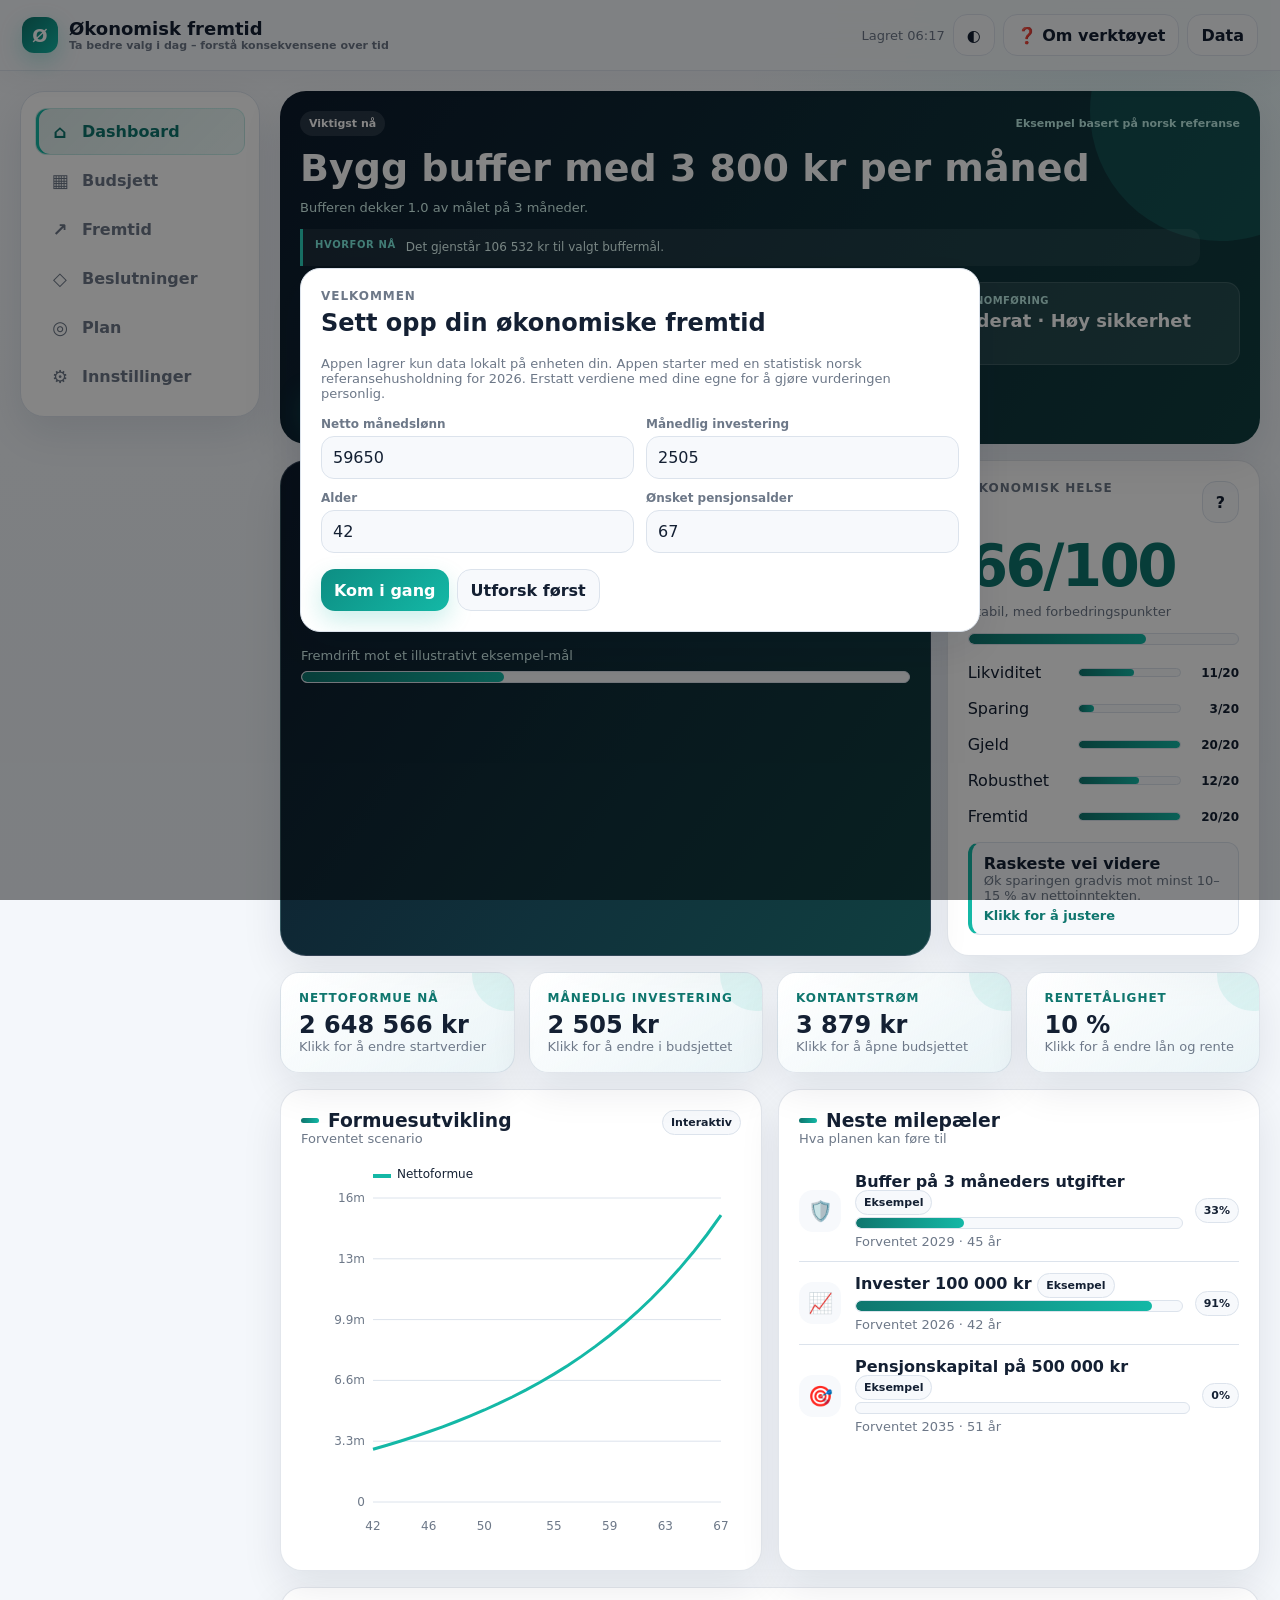
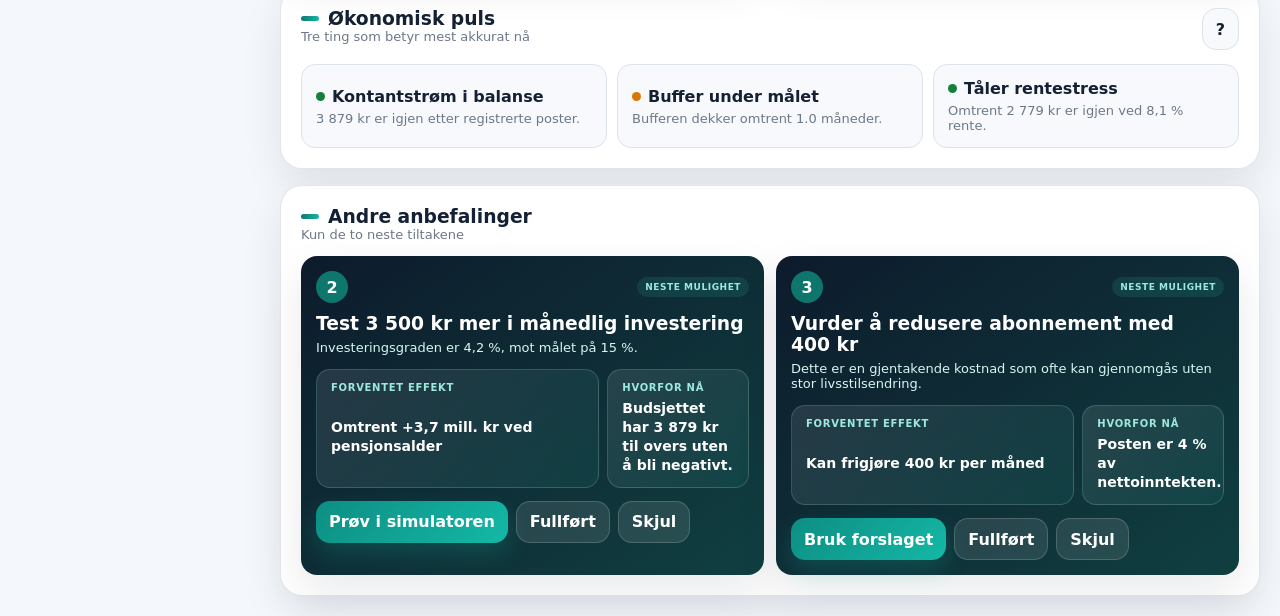
==== commit 759a1496: "Add files via upload" ====
--- a/index.html
+++ b/index.html
@@ -8,7 +8,7 @@
 <link rel="manifest" href="manifest.webmanifest">
 <link rel="icon" href="icon-192.png">
 <title>Økonomisk fremtid</title>
-<link rel="stylesheet" href="assets/styles.css">
+<link rel="stylesheet" href="assets/styles.css?v=v7-stable-2">
 </head>
 <body>
 <div class="app">
@@ -37,14 +37,18 @@
 <section id="dashboard" class="page active">
 
   <div class="card focus-card" id="monthlyFocusCard" style="margin-bottom:16px">
-    <div class="focus-tag">I fokus denne måneden</div>
+    <div class="focus-heading">
+      <div id="focusTag" class="focus-tag">Viktigst nå</div>
+      <div id="focusBasis" class="focus-basis">Basert på budsjettet</div>
+    </div>
     <div id="focusTitle" class="focus-title">–</div>
     <div id="focusDescription" class="sub">–</div>
+    <div id="focusReason" class="focus-reason"></div>
     <div id="focusImpact" class="focus-impact"></div>
     <div class="focus-actions">
-      <button id="focusTryButton" class="primary">Prøv i simulatoren</button>
-      <button id="focusCompleteButton" class="secondary">Marker som fullført</button>
-      <button id="focusDismissButton" class="secondary">Ikke vis igjen nå</button>
+      <button id="focusTryButton" class="primary" data-action="apply-recommendation">Se neste steg</button>
+      <button id="focusCompleteButton" class="secondary" data-action="complete-recommendation">Marker som fullført</button>
+      <button id="focusDismissButton" class="secondary" data-action="dismiss-recommendation">Ikke vis igjen nå</button>
     </div>
   </div>
 
@@ -149,7 +153,7 @@
         <strong>Startpunkt: norsk referansehusholdning 2026</strong>
         <div class="sub">Postene er fylt med SSBs gjennomsnittlige husholdningsforbruk fra 2022, prisjustert til juni 2026. Når du endrer et beløp, vises avviket direkte ved posten.</div>
       </div>
-    <div class="section-title"><div><h3>Budsjettposter</h3><div class="sub">Feltene oppdateres uten at tabellen hopper eller mister fokus</div></div><button class="secondary" data-action="add-recommended-rows">Legg til anbefalte poster</button></div>
+    <div class="section-title"><div><h3>Budsjettposter</h3><div class="sub">Feltene oppdateres uten at tabellen hopper eller mister fokus</div></div><button class="secondary" data-action="add-recommended-rows">Kontrollerer anbefalte poster …</button></div>
     <div class="tablewrap">
       <table><thead><tr><th>Kategori</th><th>Beløp</th><th>%</th><th>Type</th><th></th></tr></thead><tbody id="budgetBody"></tbody><tfoot><tr><th>Sum</th><th id="budgetSum">–</th><th id="budgetPct">–</th><th colspan="2"></th></tr></tfoot></table>
     </div>
@@ -265,30 +269,18 @@
       <div class="forecast-toolbar">
         <select id="forecastInterval" class="chipbtn">
           <option value="1">Hvert år</option>
-          <option value="3">Hvert 3. år</option>
+          <option value="3" selected>Hvert 3. år</option>
           <option value="5">Hvert 5. år</option>
         </select>
       </div>
     </div>
-    <div class="forecast-table-shell polished-forecast">
-      <div class="tablewrap" style="max-height:620px;border:0;border-radius:0">
-        <table>
-          <thead>
-            <tr>
-              <th>År / alder</th>
-              <th>Lønn</th>
-              <th>Mnd. investering</th>
-              <th>Portefølje</th>
-              <th>Pensjon</th>
-              <th>Boligkapital</th>
-              <th>Nettoformue</th>
-              <th>Dagens kroner</th>
-            </tr>
-          </thead>
-          <tbody id="forecastBody"></tbody>
-        </table>
-      </div>
-    </div>
+    <div class="forecast-guide" aria-hidden="true">
+      <span>Periode</span>
+      <span>Inntekt og sparing</span>
+      <span>Opparbeidet kapital</span>
+      <span>Samlet verdi</span>
+    </div>
+    <div id="forecastBody" class="forecast-list" aria-live="polite"></div>
   </div>
 </section>
 
@@ -533,6 +525,8 @@
 
 <div id="dataModal" class="modal"><div class="modalbox"><h3>Data og personvern</h3><p class="sub">Appen bruker ingen server. Data lagres kun i nettleseren på enheten din. Eksporter sikkerhetskopi dersom du vil flytte data til en annen enhet.</p><p><a href="privacy.html" target="_blank" style="color:var(--brand);font-weight:800">Les personvernerklæringen</a></p><div class="small-actions" style="margin-top:14px"><button class="secondary" data-action="export-data">Eksporter</button><button class="danger" data-action="reset-all">Tilbakestill alle data</button><button class="primary" data-action="close-modal" data-modal-id="dataModal">Lukk</button></div></div></div>
 
-<script src="assets/app.js" defer></script>
+<script src="assets/finance.js?v=v7-stable-2" defer></script>
+<script src="assets/recommendations.js?v=v7-stable-2" defer></script>
+<script src="assets/app.js?v=v7-stable-2" defer></script>
 </body>
 </html>
--- a/assets/styles.css
+++ b/assets/styles.css
@@ -112,6 +112,7 @@
 .goal-icon{width:48px;height:48px;border-radius:15px;display:grid;place-items:center;font-size:22px;background:rgba(20,184,166,.12)}
 .goal-actions{display:flex;gap:7px;align-items:center}
 .empty-state{text-align:center;padding:40px 20px;border:1px dashed var(--line);border-radius:16px;background:var(--panel2)}
+.milestone-progress{margin-top:7px}.milestone-status{margin-top:5px}
 
 .coach-overlay{position:fixed;inset:0;z-index:2147483000;display:none;pointer-events:none}
 .coach-overlay.open{display:block}
@@ -161,66 +162,78 @@
  .coach-dots{justify-content:center}
  .coach-footer .small-actions{grid-template-columns:1fr 1fr 1fr}
 }
-@media(max-width:700px){
- .forecast-table-shell{display:block}
- .polished-forecast .tablewrap{max-height:520px!important}
-}
-
-.polished-forecast{
- margin-top:14px;
- border:1px solid var(--line);
- border-radius:18px;
- overflow:hidden;
- background:var(--panel);
- box-shadow:0 12px 28px rgba(15,23,42,.06)
-}
-.polished-forecast table{border-collapse:separate;border-spacing:0;width:100%}
-.polished-forecast thead th{
- position:sticky;top:0;z-index:3;
- padding:14px 13px;
- background:linear-gradient(180deg,var(--panel2),var(--panel));
- color:var(--muted);
- font-size:11px;
- text-transform:uppercase;
- letter-spacing:.045em;
- border-bottom:1px solid var(--line)
-}
-.polished-forecast tbody tr{transition:background .15s ease,transform .15s ease}
-.polished-forecast tbody tr:nth-child(even){background:rgba(20,184,166,.025)}
-.polished-forecast tbody tr:hover{background:rgba(20,184,166,.09)}
-.polished-forecast tbody td{
- padding:13px;
- border-bottom:1px solid var(--line);
- font-variant-numeric:tabular-nums
-}
-.polished-forecast tbody tr:last-child td{border-bottom:0}
-.polished-forecast td:first-child{
- position:sticky;left:0;z-index:2;
- background:inherit;
- font-weight:900;
- color:var(--text);
- border-right:1px solid var(--line)
-}
-.polished-forecast td:nth-child(4),
-.polished-forecast td:nth-child(5),
-.polished-forecast td:nth-child(7){font-weight:800}
-.polished-forecast .forecast-net{
- color:var(--brand);
- font-weight:950;
- background:rgba(20,184,166,.055)
-}
-.polished-forecast .forecast-real{font-weight:850}
-.polished-forecast tbody tr:nth-child(5n+1) td:first-child:before{
- content:"";
- display:inline-block;
- width:7px;height:7px;border-radius:50%;
- background:var(--brand);
- margin-right:8px;
- vertical-align:1px
+/* Årlig utvikling: skannbare perioder fremfor et tett regneark */
+.forecast-toolbar{display:flex;align-items:center;gap:10px}
+.forecast-guide{
+ display:grid;grid-template-columns:130px minmax(210px,.9fr) minmax(360px,1.35fr) minmax(220px,.85fr);
+ gap:18px;padding:0 18px 9px;color:var(--muted);font-size:10px;font-weight:900;
+ letter-spacing:.075em;text-transform:uppercase
+}
+.forecast-list{
+ display:grid;gap:10px;max-height:680px;padding:4px 6px 8px 2px;overflow:auto;
+ scrollbar-color:rgba(15,118,110,.34) transparent;scrollbar-width:thin
+}
+.forecast-row{
+ display:grid;grid-template-columns:130px minmax(210px,.9fr) minmax(360px,1.35fr) minmax(220px,.85fr);
+ gap:18px;align-items:stretch;padding:12px;border:1px solid rgba(148,163,184,.25);border-radius:18px;
+ background:linear-gradient(135deg,var(--panel),rgba(248,250,252,.72));
+ box-shadow:0 7px 20px rgba(15,23,42,.045);transition:transform .16s ease,border-color .16s ease,box-shadow .16s ease
+}
+body.dark .forecast-row{background:linear-gradient(135deg,var(--panel),rgba(20,184,166,.025))}
+.forecast-row:hover{transform:translateY(-1px);border-color:rgba(20,184,166,.4);box-shadow:0 12px 28px rgba(15,23,42,.08)}
+.forecast-row.is-current{border-color:rgba(20,184,166,.46);box-shadow:inset 4px 0 0 var(--brand2),0 8px 22px rgba(15,118,110,.08)}
+.forecast-row.is-retirement{background:linear-gradient(135deg,rgba(20,184,166,.10),rgba(37,99,235,.055));border-color:rgba(20,184,166,.38)}
+.forecast-period{
+ position:relative;display:flex;flex-direction:column;justify-content:center;min-height:76px;padding:10px 12px;
+ border-radius:14px;background:linear-gradient(145deg,var(--ink),var(--ink2));color:#fff;overflow:hidden
+}
+.forecast-period:after{content:"";position:absolute;width:68px;height:68px;right:-30px;top:-30px;border-radius:50%;background:rgba(45,212,191,.18)}
+.forecast-period strong{font-size:24px;line-height:1;font-variant-numeric:tabular-nums;letter-spacing:-.035em}
+.forecast-period>span:last-child{margin-top:5px;color:#cceee9;font-size:12px;font-weight:750}
+.forecast-marker{
+ align-self:flex-start;margin-bottom:9px;padding:4px 7px;border-radius:999px;background:rgba(45,212,191,.18);
+ color:#7ff0e2;font-size:9px;font-weight:900;line-height:1;letter-spacing:.06em;text-transform:uppercase
+}
+.forecast-group{display:grid;grid-template-columns:repeat(2,minmax(0,1fr));gap:8px;align-content:stretch}
+.forecast-group.forecast-capital{grid-template-columns:repeat(3,minmax(0,1fr))}
+.forecast-value{
+ display:flex;min-width:0;flex-direction:column;justify-content:center;padding:9px 10px;border-radius:13px;
+ background:var(--panel2);border:1px solid rgba(148,163,184,.18)
+}
+.forecast-value span,.forecast-total span{color:var(--muted);font-size:10px;font-weight:850;line-height:1.25;letter-spacing:.03em;text-transform:uppercase}
+.forecast-value strong{margin-top:5px;font-size:14px;line-height:1.25;font-variant-numeric:tabular-nums;white-space:nowrap}
+.forecast-total{
+ display:flex;min-width:0;flex-direction:column;justify-content:center;padding:12px 14px;border-radius:14px;
+ background:linear-gradient(135deg,rgba(20,184,166,.12),rgba(45,212,191,.055));border:1px solid rgba(20,184,166,.23)
+}
+.forecast-total strong{display:block;margin-top:5px;color:#08776f;font-size:20px;line-height:1.15;font-variant-numeric:tabular-nums;white-space:nowrap}
+body.dark .forecast-total strong{color:#5eead4}
+.forecast-total small{margin-top:7px;color:var(--muted);font-size:11px;font-weight:700;line-height:1.25}
+@media(max-width:1450px){
+ .forecast-guide{display:none}
+ .forecast-row{grid-template-columns:115px 1fr 1.45fr}
+ .forecast-total{grid-column:2/-1;display:grid;grid-template-columns:1fr auto;align-items:center}
+ .forecast-total small{margin-top:0;text-align:right}
 }
 @media(max-width:760px){
- .polished-forecast{border-radius:14px}
- .polished-forecast tbody td,.polished-forecast thead th{padding:11px 10px}
+ .forecast-toolbar{width:100%}.forecast-toolbar select{width:100%}
+ .forecast-list{max-height:none;overflow:visible;padding-right:0}
+ .forecast-row{grid-template-columns:88px 1fr;gap:9px;padding:9px;border-radius:16px}
+ .forecast-period{grid-row:1/3;min-height:100%;padding:10px}
+ .forecast-period strong{font-size:20px}
+ .forecast-group,.forecast-group.forecast-capital{grid-template-columns:1fr 1fr}
+ .forecast-group.forecast-capital{grid-column:2}.forecast-group.forecast-capital .forecast-value:last-child{grid-column:1/-1}
+ .forecast-total{grid-column:1/-1;padding:11px 12px}
+ .forecast-value{padding:8px}.forecast-value strong{font-size:12px;white-space:normal}
+ .forecast-total strong{font-size:18px}
+}
+@media(max-width:460px){
+ .forecast-row{grid-template-columns:1fr}
+ .forecast-period{grid-row:auto;min-height:0;display:grid;grid-template-columns:auto 1fr;column-gap:8px;align-items:end}
+ .forecast-period .forecast-marker{grid-column:1/-1}
+ .forecast-period>span:last-child{margin:0 0 1px}
+ .forecast-group,.forecast-group.forecast-capital{grid-column:1;grid-template-columns:1fr 1fr}
+ .forecast-total{grid-template-columns:1fr}.forecast-total small{margin-top:6px;text-align:left}
 }
 
 .reference-banner{
@@ -273,12 +286,20 @@
  right:-90px;top:-110px;background:rgba(45,212,191,.16)
 }
 .focus-card .sub{color:#d7f7f1}
+.focus-heading{position:relative;z-index:2;display:flex;align-items:center;justify-content:space-between;gap:12px;flex-wrap:wrap}
 .focus-tag{
  display:inline-flex;align-items:center;gap:6px;
  padding:6px 9px;border-radius:999px;
  background:rgba(255,255,255,.12);font-size:11px;font-weight:850
 }
+.focus-basis{color:#bfeee7;font-size:11px;font-weight:750}
 .focus-title{font-size:clamp(24px,3.5vw,38px);font-weight:900;line-height:1.1;margin:12px 0 10px;max-width:800px}
+.focus-reason{
+ position:relative;z-index:2;display:flex;align-items:flex-start;gap:10px;max-width:900px;margin-top:14px;
+ padding:10px 12px;border-left:3px solid #2dd4bf;border-radius:0 12px 12px 0;background:rgba(255,255,255,.065)
+}
+.focus-reason strong{flex:0 0 auto;color:#7ff0e2;font-size:10px;letter-spacing:.06em;text-transform:uppercase}
+.focus-reason span{color:#e6fffb;font-size:12px;line-height:1.45}
 .focus-impact{display:grid;grid-template-columns:repeat(3,minmax(130px,1fr));gap:10px;margin-top:16px}
 .focus-impact-item{padding:12px;border-radius:14px;background:rgba(255,255,255,.09);border:1px solid rgba(255,255,255,.12)}
 .focus-impact-item span{display:block;font-size:10px;text-transform:uppercase;letter-spacing:.04em;color:#bfeee7;font-weight:800}
@@ -288,11 +309,25 @@
 .recommendations-grid{display:grid;grid-template-columns:repeat(2,1fr);gap:12px}
 .recommendation-card{border:1px solid var(--line);border-radius:16px;padding:15px;background:linear-gradient(145deg,var(--panel),var(--panel2))}
 .recommendation-rank{width:32px;height:32px;border-radius:50%;display:grid;place-items:center;background:var(--brand);color:#fff;font-weight:900;margin-bottom:10px}
+.recommendation-card-head{display:flex;align-items:center;justify-content:space-between;gap:10px;margin-bottom:10px}
+.recommendation-card-head .recommendation-rank{margin-bottom:0}
+.recommendation-priority{padding:5px 8px;border-radius:999px;background:rgba(45,212,191,.12);color:#9ee9df;font-size:9px;font-weight:900;letter-spacing:.06em;text-transform:uppercase}
 .recommendation-card h3{margin:0 0 6px}
 .recommendation-meta{display:grid;grid-template-columns:minmax(0,1.6fr) minmax(120px,.8fr);gap:8px;margin-top:14px}
-.recommendation-metric{display:grid;gap:4px;padding:10px 12px;border:1px solid rgba(255,255,255,.15);border-radius:13px;background:rgba(255,255,255,.08);color:#fff}
-.recommendation-metric span{color:#bfeee7;font-size:9px;font-weight:900;letter-spacing:.06em;text-transform:uppercase}
-.recommendation-metric strong{font-size:13px;line-height:1.3}
+.recommendation-card .recommendation-metric{
+ display:grid!important;gap:5px!important;min-width:0!important;padding:12px 14px!important;
+ border:1px solid rgba(190,242,234,.18)!important;border-radius:14px!important;
+ background:linear-gradient(135deg,rgba(255,255,255,.10),rgba(45,212,191,.07))!important;
+ color:#fff!important;box-shadow:none!important
+}
+.recommendation-card .recommendation-metric span{
+ display:block!important;color:#9ee9df!important;font-size:10px!important;font-weight:900!important;
+ line-height:1.2!important;letter-spacing:.07em!important;text-transform:uppercase!important
+}
+.recommendation-card .recommendation-metric strong{
+ display:block!important;color:#fff!important;background:transparent!important;border:0!important;
+ padding:0!important;margin:0!important;font-size:14px!important;line-height:1.35!important;white-space:normal!important
+}
 .recommendation-actions{display:flex;gap:8px;flex-wrap:wrap;margin-top:13px}
 .recommendation-complete{opacity:.62}
 .recommendation-complete:after{content:"Fullført";position:absolute;right:14px;top:14px;font-size:10px;font-weight:900;color:var(--green)}
@@ -346,6 +381,10 @@
 .kpi .eyebrow{color:var(--brand);font-weight:900}
 .primary,.secondary,.iconbtn,.chipbtn,.danger{border-radius:14px;min-height:42px;transition:.16s transform,.16s box-shadow,.16s background}
 .primary:hover,.secondary:hover,.iconbtn:hover,.chipbtn:hover{transform:translateY(-1px)}
+.secondary:disabled{
+ cursor:default;opacity:1;transform:none!important;color:var(--muted);background:var(--panel2);
+ border-style:dashed;box-shadow:none
+}
 .primary{background:linear-gradient(135deg,#0d8e83,var(--brand2));box-shadow:0 10px 24px rgba(20,184,166,.22)}
 .field input,.field select,td input,td select{border-radius:13px;min-height:43px;transition:.16s border-color,.16s box-shadow,.16s background}
 .field input:focus,.field select:focus,td input:focus,td select:focus{outline:0;border-color:var(--brand2);box-shadow:0 0 0 4px rgba(20,184,166,.12);background:var(--panel)}
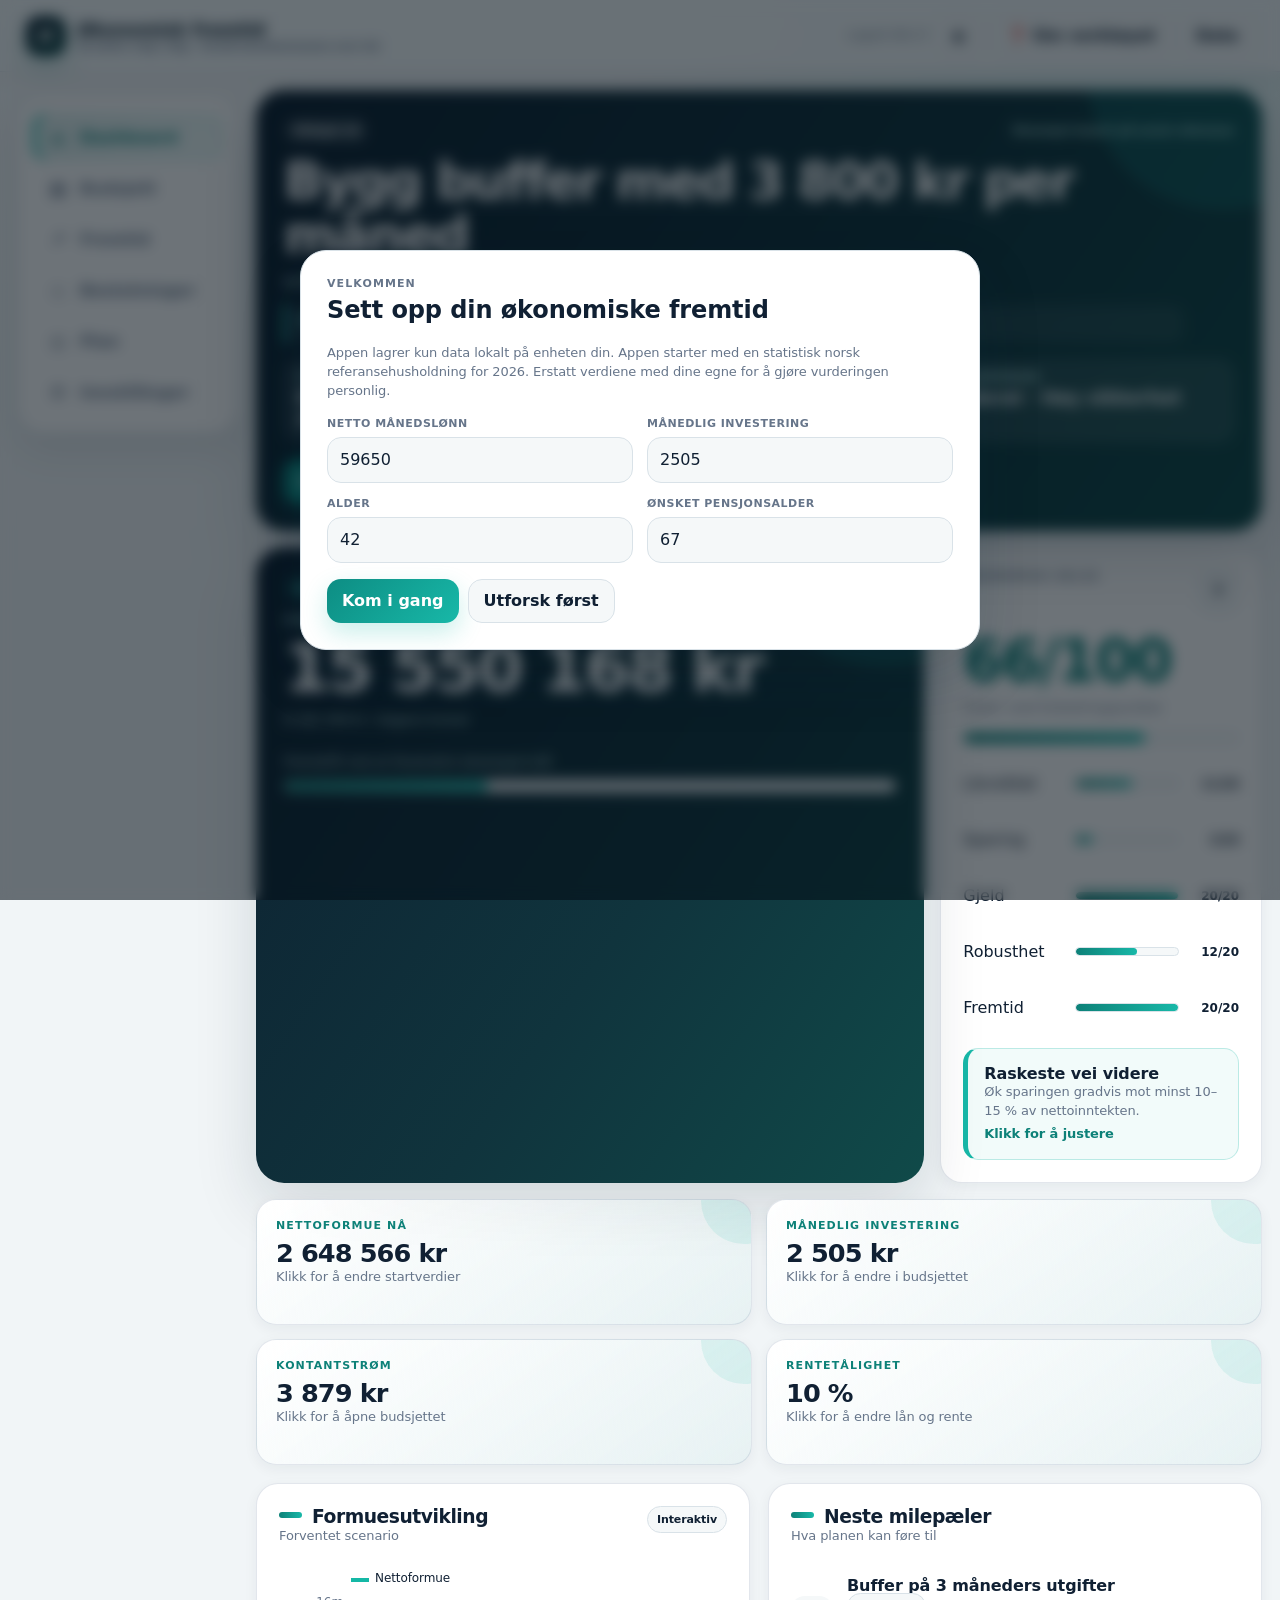
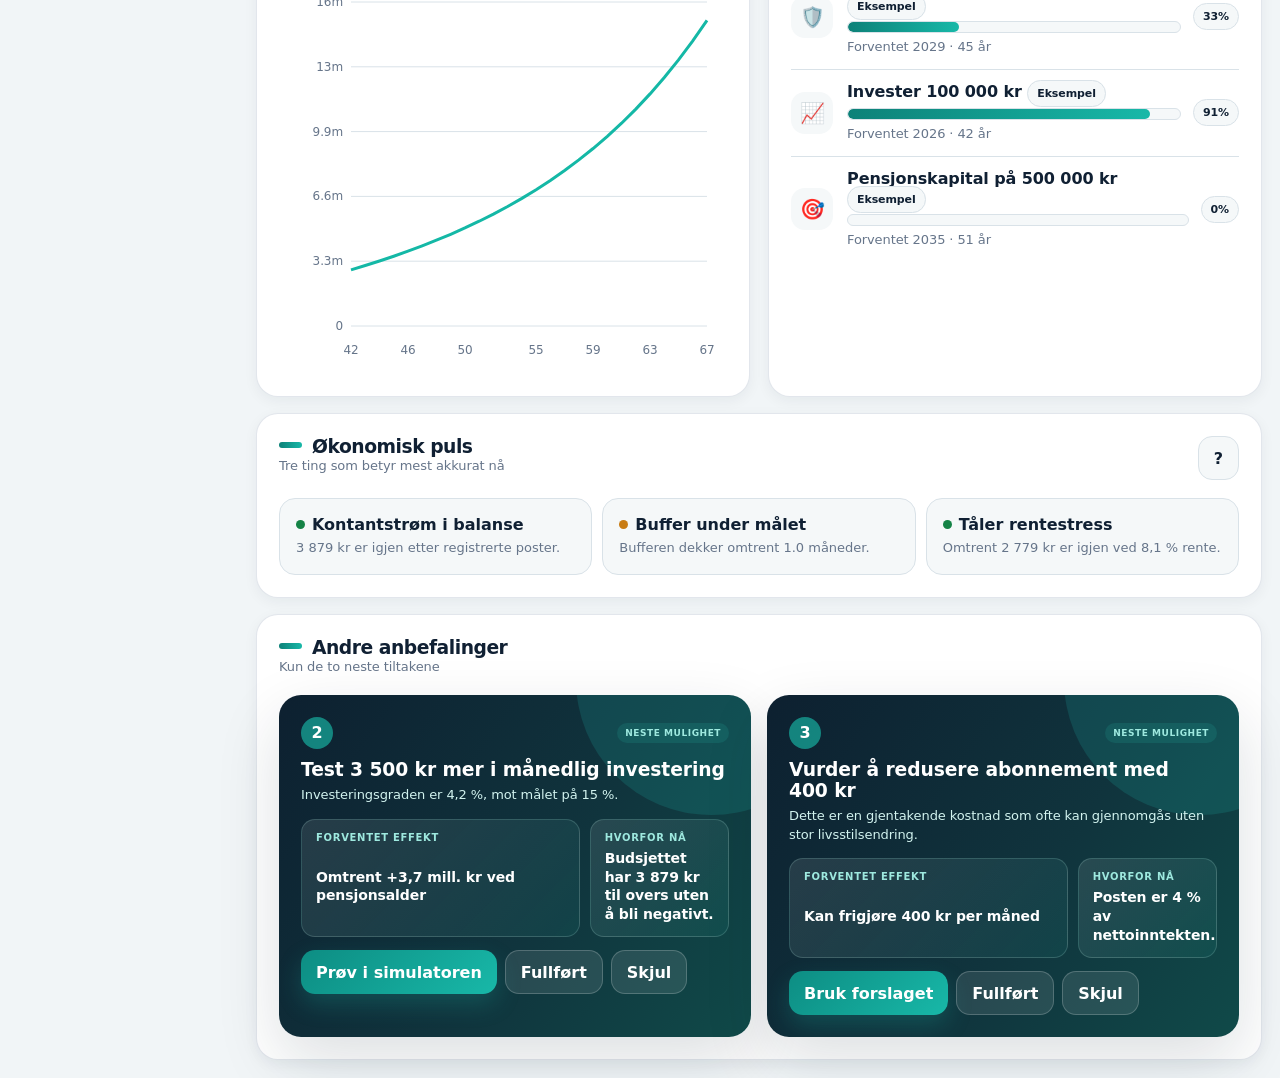
==== commit d2d15ee6: "Add files via upload" ====
--- a/index.html
+++ b/index.html
@@ -4,11 +4,12 @@
 <head>
 <meta charset="utf-8">
 <meta name="viewport" content="width=device-width,initial-scale=1,viewport-fit=cover">
-<meta name="theme-color" content="#111827">
+<meta name="theme-color" content="#0d2030">
 <link rel="manifest" href="manifest.webmanifest">
 <link rel="icon" href="icon-192.png">
 <title>Økonomisk fremtid</title>
-<link rel="stylesheet" href="assets/styles.css?v=v7-stable-2">
+<link rel="stylesheet" href="assets/styles.css?v=v8-phase3-1">
+<link rel="stylesheet" href="assets/design-system.css?v=v8-phase3-1">
 </head>
 <body>
 <div class="app">
@@ -525,8 +526,8 @@
 
 <div id="dataModal" class="modal"><div class="modalbox"><h3>Data og personvern</h3><p class="sub">Appen bruker ingen server. Data lagres kun i nettleseren på enheten din. Eksporter sikkerhetskopi dersom du vil flytte data til en annen enhet.</p><p><a href="privacy.html" target="_blank" style="color:var(--brand);font-weight:800">Les personvernerklæringen</a></p><div class="small-actions" style="margin-top:14px"><button class="secondary" data-action="export-data">Eksporter</button><button class="danger" data-action="reset-all">Tilbakestill alle data</button><button class="primary" data-action="close-modal" data-modal-id="dataModal">Lukk</button></div></div></div>
 
-<script src="assets/finance.js?v=v7-stable-2" defer></script>
-<script src="assets/recommendations.js?v=v7-stable-2" defer></script>
-<script src="assets/app.js?v=v7-stable-2" defer></script>
+<script src="assets/finance.js?v=v8-phase3-1" defer></script>
+<script src="assets/recommendations.js?v=v8-phase3-1" defer></script>
+<script src="assets/app.js?v=v8-phase3-1" defer></script>
 </body>
 </html>
--- a/assets/design-system.css
+++ b/assets/design-system.css
@@ -0,0 +1,328 @@
+/* Økonomisk fremtid – fase 3: samlet designsystem */
+:root{
+  --bg:#f1f5f7;
+  --panel:#ffffff;
+  --panel2:#f5f8f9;
+  --text:#102033;
+  --muted:#66758a;
+  --line:#d9e2e8;
+  --brand:#0d8178;
+  --brand2:#18b8a8;
+  --blue:#2563eb;
+  --gold:#c87c14;
+  --red:#d74646;
+  --green:#148346;
+  --ink:#0d2030;
+  --ink2:#104a49;
+  --aqua:#22c7b7;
+  --aqua-soft:#c9f7f0;
+  --shadow-sm:0 4px 14px rgba(13,32,48,.055);
+  --shadow:0 16px 42px rgba(13,32,48,.09);
+  --shadow-lg:0 24px 64px rgba(13,32,48,.14);
+  --radius-sm:14px;
+  --radius:22px;
+  --radius-lg:28px;
+}
+
+body.dark{
+  --bg:#08131f;
+  --panel:#101d2b;
+  --panel2:#152536;
+  --text:#edf6f8;
+  --muted:#a5b7c5;
+  --line:#294052;
+  --ink:#07131f;
+  --ink2:#0d4443;
+  --shadow-sm:0 5px 16px rgba(0,0,0,.18);
+  --shadow:0 18px 48px rgba(0,0,0,.26);
+  --shadow-lg:0 28px 70px rgba(0,0,0,.34);
+}
+
+html{scroll-behavior:smooth}
+body{
+  font-family:Inter,Aptos,"Segoe UI",system-ui,-apple-system,sans-serif;
+  letter-spacing:-.006em;
+  background:
+    radial-gradient(circle at 88% -8%,rgba(24,184,168,.12),transparent 33rem),
+    linear-gradient(180deg,#f6f9fa 0%,var(--bg) 68%);
+  background-attachment:fixed;
+}
+body.dark{background:linear-gradient(180deg,#08131f,#0b1724)}
+
+:where(button,[role="button"],input,select,summary):focus-visible{
+  outline:3px solid rgba(24,184,168,.34);
+  outline-offset:3px;
+}
+button,input,select{min-height:44px}
+button:disabled{cursor:not-allowed}
+
+/* Ramme og navigasjon */
+.topbar{
+  min-height:72px;
+  padding:13px clamp(16px,2vw,28px);
+  background:rgba(246,249,250,.9);
+  border-bottom-color:rgba(148,163,184,.23);
+  box-shadow:0 7px 26px rgba(13,32,48,.045);
+}
+body.dark .topbar{background:rgba(8,19,31,.9)}
+.brand{gap:12px;color:var(--ink);letter-spacing:-.02em}
+body.dark .brand{color:var(--text)}
+.logo{
+  width:40px;height:40px;border-radius:14px;
+  background:linear-gradient(145deg,var(--ink),var(--ink2));
+  box-shadow:0 10px 26px rgba(13,129,120,.24);
+}
+.layout{grid-template-columns:248px minmax(0,1fr);gap:24px;padding:24px;max-width:1600px}
+.sidebar{
+  top:96px;padding:13px;border:1px solid rgba(148,163,184,.24);
+  border-radius:26px;box-shadow:var(--shadow);
+}
+.navitem{
+  position:relative;min-height:48px;margin:3px 0;padding:12px 14px;
+  border:1px solid transparent;border-radius:14px;
+  transition:background .18s,color .18s,border-color .18s,transform .18s;
+}
+.navitem:hover{transform:translateX(2px);background:rgba(24,184,168,.075);color:var(--brand)}
+.navitem.active{
+  color:var(--brand);border-color:rgba(24,184,168,.18);
+  background:linear-gradient(135deg,rgba(13,129,120,.14),rgba(24,184,168,.07));
+  box-shadow:inset 4px 0 0 var(--brand2);
+}
+.navicon{font-size:19px;color:currentColor}
+
+/* Typografi og sidetopper */
+.page>.section-title:first-child{
+  position:relative;isolation:isolate;overflow:hidden;
+  min-height:148px;margin-bottom:20px;padding:26px 28px;
+  align-items:flex-end;border:0;border-radius:var(--radius-lg);
+  color:#fff;background:linear-gradient(125deg,var(--ink) 0%,#10343d 56%,var(--ink2) 100%);
+  box-shadow:var(--shadow-lg);
+}
+.page>.section-title:first-child:before,
+.page>.section-title:first-child:after{
+  content:"";position:absolute;z-index:-1;border-radius:50%;pointer-events:none;
+}
+.page>.section-title:first-child:before{
+  width:320px;height:320px;right:-96px;top:-185px;background:rgba(34,199,183,.18);
+}
+.page>.section-title:first-child:after{
+  width:130px;height:130px;right:210px;bottom:-95px;background:rgba(255,255,255,.055);
+}
+.page>.section-title:first-child h2{
+  margin:0;font-size:clamp(31px,3.2vw,46px);line-height:1;letter-spacing:-.045em;
+}
+.page>.section-title:first-child .sub{margin-top:8px;color:#d0f1ee;font-size:15px}
+.page>.section-title:first-child :is(.secondary,.iconbtn){
+  position:relative;z-index:2;color:#fff;background:rgba(255,255,255,.1);
+  border-color:rgba(255,255,255,.2);backdrop-filter:blur(8px);
+}
+.eyebrow{font-size:11px;font-weight:900;letter-spacing:.1em}
+.sub{line-height:1.45}
+
+/* Knapper og interaksjoner */
+.primary,.secondary,.iconbtn,.chipbtn,.danger{
+  min-height:44px;padding:10px 15px;border-radius:14px;
+  transition:transform .15s,box-shadow .15s,background .15s,border-color .15s;
+}
+.primary{background:linear-gradient(135deg,#0d8d83,var(--brand2));box-shadow:0 10px 25px rgba(24,184,168,.23)}
+.primary:hover{transform:translateY(-1px);box-shadow:0 13px 28px rgba(24,184,168,.29)}
+.secondary:hover,.iconbtn:hover,.chipbtn:hover{transform:translateY(-1px);border-color:rgba(13,129,120,.34);background:rgba(24,184,168,.07)}
+.danger{background:#fff0f0;border:1px solid #f6caca;color:#a72929}
+.small-actions{gap:9px}
+
+/* Ett tydelig kortspråk */
+.card,.kpi,.decision-card,.goal-card,.time-card,.recommendation-card{
+  border:1px solid rgba(148,163,184,.27);box-shadow:var(--shadow-sm);
+}
+.card{padding:22px;border-radius:var(--radius)}
+.grid2,.grid3{gap:18px}.kpis{gap:14px;margin-bottom:18px}
+.card>.section-title{margin-bottom:18px}
+.card>.section-title h3,.decision-card h3{letter-spacing:-.025em}
+.card>.section-title h3:before,.decision-card h3:before{
+  content:"";display:inline-block;width:23px;height:6px;margin-right:10px;
+  border-radius:99px;background:linear-gradient(90deg,var(--brand),var(--brand2));vertical-align:5px;
+}
+.kpi{
+  position:relative;overflow:hidden;min-height:126px;padding:19px;border-radius:20px;
+  background:linear-gradient(145deg,var(--panel),rgba(24,184,168,.045));
+}
+.kpi:after{content:"";position:absolute;width:86px;height:86px;right:-36px;top:-42px;border-radius:50%;background:rgba(24,184,168,.1)}
+.kpi:hover{transform:translateY(-3px);box-shadow:var(--shadow)}
+.kpi .eyebrow{color:var(--brand)}
+.kpi .value{font-size:clamp(22px,2vw,28px);letter-spacing:-.035em}
+.actionable{transition:transform .17s,box-shadow .17s,border-color .17s}
+.actionable:hover{border-color:rgba(24,184,168,.38);box-shadow:var(--shadow);transform:translateY(-2px)}
+.edit-highlight,.guide-highlight{outline:4px solid rgba(24,184,168,.38)!important;outline-offset:4px!important;background-color:rgba(24,184,168,.07)!important}
+
+/* Signaturflater */
+.focus-card,.hero-card,.recommendation-card,.time-card{
+  position:relative;overflow:hidden;border:0;color:#fff;
+  background:linear-gradient(125deg,var(--ink) 0%,#10343d 57%,var(--ink2) 100%);
+  box-shadow:var(--shadow-lg);
+}
+.focus-card:after,.hero-card:after,.recommendation-card:after,.time-card:after{
+  content:"";position:absolute;width:270px;height:270px;right:-95px;top:-150px;
+  border-radius:50%;background:rgba(34,199,183,.16);pointer-events:none;
+}
+.focus-card>* ,.hero-card>* ,.recommendation-card>* ,.time-card>*{position:relative;z-index:1}
+.focus-card{padding:28px;border-radius:var(--radius-lg)}
+.focus-title{font-size:clamp(30px,4vw,52px);line-height:1.05;letter-spacing:-.045em}
+.focus-card .sub,.hero-card .sub,.recommendation-card .sub,.time-card .sub{color:#d2f3ef}
+.focus-card .secondary,.recommendation-card .secondary{
+  color:#fff;background:rgba(255,255,255,.1);border-color:rgba(255,255,255,.2)
+}
+.focus-impact{gap:12px}.focus-impact>div,.recommendation-meta>div{
+  border:1px solid rgba(255,255,255,.15);background:rgba(255,255,255,.09);border-radius:16px;
+}
+.hero-card{padding:28px;border-radius:var(--radius-lg)}
+.hero-card .big{font-size:clamp(40px,5.2vw,68px)}
+.reference-mode-badge{border-radius:999px;font-weight:850}
+
+/* Økonomisk helse */
+.health-breakdown{display:grid;gap:12px;margin-top:18px}
+.health-row{gap:12px}
+.health-explain{
+  margin-top:18px;padding:15px 16px;border:1px solid rgba(24,184,168,.25);
+  border-left:5px solid var(--brand2);border-radius:15px;background:rgba(24,184,168,.055);
+}
+
+/* Budsjett og regnskap */
+.budget-mode-switch{
+  display:inline-grid;grid-template-columns:1fr 1fr;gap:6px;padding:6px;margin:0 0 18px;
+  border-radius:18px;background:var(--ink);box-shadow:0 13px 32px rgba(13,32,48,.14);
+}
+.budget-mode-switch button{min-width:160px;padding:11px 18px;border:0;border-radius:13px;background:transparent;color:#aec3c8;font-weight:850}
+.budget-mode-switch button.active{color:#fff;background:linear-gradient(135deg,var(--brand),var(--brand2));box-shadow:0 8px 20px rgba(24,184,168,.22)}
+.reference-banner{
+  color:var(--text);background:linear-gradient(135deg,rgba(24,184,168,.105),rgba(255,255,255,.62));
+  border:1px solid rgba(24,184,168,.22);box-shadow:var(--shadow-sm);
+}
+body.dark .reference-banner{background:linear-gradient(135deg,rgba(24,184,168,.12),rgba(16,29,43,.9))}
+.reference-banner .sub{color:var(--muted)}
+.budget-allocation{gap:20px}.allocation-value{color:var(--ink);font-size:clamp(36px,4vw,54px)}
+body.dark .allocation-value{color:var(--text)}
+.allocation-bar{height:15px}.allocation-item{border-radius:16px;background:var(--panel)}
+.accounting-hero{
+  padding:26px;border-radius:var(--radius-lg);background:linear-gradient(125deg,var(--ink),var(--ink2));
+  box-shadow:var(--shadow-lg)
+}
+.accounting-table{table-layout:fixed;min-width:820px}
+.accounting-input{min-width:0!important;text-align:right!important;font-variant-numeric:tabular-nums}
+.variance-pill{min-width:104px;padding:7px 10px}
+
+/* Skjemaer */
+.form-grid{gap:14px}.field label{margin-bottom:7px;font-size:11px;letter-spacing:.045em;text-transform:uppercase}
+.field input,.field select,td input,td select{
+  min-height:46px;padding:10px 12px;border-radius:14px;background:var(--panel2);
+  transition:border-color .15s,box-shadow .15s,background .15s;
+}
+.field input:focus,.field select:focus,td input:focus,td select:focus{
+  outline:0;border-color:var(--brand2);background:var(--panel);box-shadow:0 0 0 4px rgba(24,184,168,.12)
+}
+.sliderline{gap:12px}.sliderline input[type="number"]{font-variant-numeric:tabular-nums}
+
+/* Tabeller */
+.tablewrap{border-radius:19px;border-color:rgba(148,163,184,.28);box-shadow:var(--shadow-sm)}
+table{font-size:13px;font-variant-numeric:tabular-nums}
+th,td{padding:13px 14px}
+th{
+  color:#dff9f5;background:linear-gradient(135deg,var(--ink),#153d43);
+  border-bottom-color:rgba(255,255,255,.08);font-size:11px;letter-spacing:.055em;text-transform:uppercase;
+}
+tbody tr:nth-child(even){background:rgba(13,129,120,.025)}
+tbody tr:hover{background:rgba(24,184,168,.07)}
+.forecast-table td:nth-child(7){color:var(--brand);font-weight:850;background:rgba(24,184,168,.055)}
+
+/* Fremtid */
+.chartbox{height:410px}.chartbox.tall{height:540px}
+.timeline{gap:14px}.time-card{min-width:230px;padding:18px;border-radius:20px}
+.forecast-toolbar{display:flex;align-items:center;justify-content:space-between;gap:12px;flex-wrap:wrap}
+.forecast-table-wrap{max-height:620px}
+
+/* Beslutninger og plan */
+.decision-card{padding:20px;border-radius:20px;background:linear-gradient(145deg,var(--panel),rgba(24,184,168,.035))}
+.decision-result{color:var(--brand);letter-spacing:-.035em}
+.goal-card{padding:17px;border-radius:18px;border-left:5px solid var(--brand2);background:var(--panel)}
+.goal-icon{background:rgba(24,184,168,.11);color:var(--brand)}
+.actions-list{gap:12px}
+.action{
+  grid-template-columns:42px minmax(0,1fr) minmax(150px,.72fr);
+  gap:14px;padding:15px;border-radius:17px;background:linear-gradient(145deg,var(--panel),var(--panel2));
+}
+.action>div{min-width:0}.action .sub{overflow-wrap:anywhere}
+.step{width:38px;height:38px;background:linear-gradient(135deg,var(--brand),var(--brand2))}
+.empty-state{padding:44px 22px;border-color:rgba(24,184,168,.27);background:rgba(24,184,168,.035)}
+
+/* Andre anbefalinger */
+.recommendations-grid{gap:16px}
+.recommendation-card{padding:22px;border-radius:22px;min-height:250px}
+.recommendation-rank{background:rgba(24,184,168,.65)}
+.recommendation-meta{gap:10px}
+.recommendation-meta>div{min-width:0;padding:11px 12px}
+.recommendation-meta .sub{white-space:normal;overflow-wrap:anywhere}
+
+/* Innstillinger, dialoger og tilbakemelding */
+#settings .card>.section-title{padding-bottom:12px;border-bottom:1px solid var(--line)}
+.modal{background:rgba(5,15,24,.58);backdrop-filter:blur(7px)}
+.modalbox{padding:26px;border-radius:26px;box-shadow:var(--shadow-lg)}
+.toast{right:22px;bottom:22px;padding:13px 16px;border-radius:15px;background:var(--ink);box-shadow:var(--shadow-lg)}
+.coach-panel{border-radius:22px;box-shadow:var(--shadow-lg)}
+.badge{padding:6px 9px;border-radius:999px}
+.insight{padding:16px;border-radius:16px}.pulse-item{padding:16px;border-radius:16px}
+
+/* Mellomstore skjermer */
+@media(max-width:1280px){
+  .layout{grid-template-columns:220px minmax(0,1fr);gap:18px;padding:18px}
+  .kpis{grid-template-columns:repeat(2,minmax(0,1fr))}
+  #goals .grid2{grid-template-columns:1fr}
+  .action{grid-template-columns:42px minmax(0,1fr)}
+  .action>div:last-child{grid-column:2}
+}
+
+/* Nettbrett og mobil */
+@media(max-width:1050px){
+  .layout{grid-template-columns:1fr;padding:14px 14px 100px}
+  .bottom-nav{
+    left:10px;right:10px;bottom:10px;grid-template-columns:repeat(6,minmax(0,1fr));
+    padding:7px;border:1px solid rgba(255,255,255,.09);border-radius:20px;
+    background:rgba(13,32,48,.95);backdrop-filter:blur(18px);box-shadow:0 16px 44px rgba(0,0,0,.3)
+  }
+  .bottom-nav button{min-width:0;min-height:54px;padding:7px 2px;color:#a8bbc3}
+  .bottom-nav button.active{color:#fff;background:linear-gradient(135deg,#0d8178,#159d92)}
+}
+
+@media(max-width:760px){
+  .topbar{min-height:64px;padding:10px 12px}.brand{font-size:16px}.logo{width:36px;height:36px}
+  .page>.section-title:first-child{min-height:120px;padding:21px 20px;border-radius:23px}
+  .page>.section-title:first-child h2{font-size:30px}
+  .card{padding:17px;border-radius:20px}.grid2,.grid3,.form-grid,.scenario-grid{grid-template-columns:1fr}
+  .kpis{grid-template-columns:1fr 1fr;gap:10px}.kpi{min-height:112px;padding:15px}.kpi .value{font-size:21px}
+  .focus-card,.hero-card{padding:21px;border-radius:23px}.focus-title{font-size:32px}
+  .focus-actions{display:grid;grid-template-columns:1fr 1fr}.focus-actions .primary{grid-column:1/-1}
+  .budget-mode-switch{width:100%}.budget-mode-switch button{min-width:0;padding:10px 7px}
+  .chartbox{height:330px}.chartbox.tall{height:420px}
+  .allocation-summary{align-items:flex-start;flex-direction:column}.allocation-balance{width:100%;text-align:left}
+  .allocation-list{grid-template-columns:1fr}
+  .accounting-hero{align-items:stretch;flex-direction:column;padding:20px}
+  .accounting-toolbar{align-items:stretch}.accounting-toolbar .field{width:100%}
+  .accounting-table{min-width:0;table-layout:auto;border-collapse:separate;border-spacing:0;background:transparent}
+  .accounting-table thead{display:none}.accounting-table tbody{display:grid;gap:10px}
+  .accounting-table tbody tr{display:grid;grid-template-columns:1fr 1fr;gap:12px;padding:15px;border:1px solid var(--line);border-radius:18px;background:var(--panel)}
+  .accounting-table tbody td{display:block!important;width:auto!important;padding:0;border:0;text-align:left}
+  .accounting-table tbody td:first-child{grid-column:1/-1}
+  .accounting-input{text-align:left!important}
+  .action{grid-template-columns:38px minmax(0,1fr);padding:13px}.action>div:last-child{grid-column:2}
+  .recommendation-card{min-height:0}.modalbox{padding:20px}
+}
+
+@media(max-width:480px){
+  .layout{padding-left:9px;padding-right:9px}
+  .top-actions{gap:5px}.iconbtn{padding:9px 10px}
+  .kpis{grid-template-columns:1fr}.focus-actions{grid-template-columns:1fr}.focus-actions .primary{grid-column:auto}
+  .bottom-nav{left:6px;right:6px;bottom:6px;padding:5px}.bottom-nav button{font-size:9px}.bottom-nav span{font-size:17px}
+  .action{grid-template-columns:1fr}.action>.step{grid-column:1}.action>div:last-child{grid-column:1}
+}
+
+@media(prefers-reduced-motion:reduce){
+  *,*::before,*::after{scroll-behavior:auto!important;animation-duration:.01ms!important;animation-iteration-count:1!important;transition-duration:.01ms!important}
+}
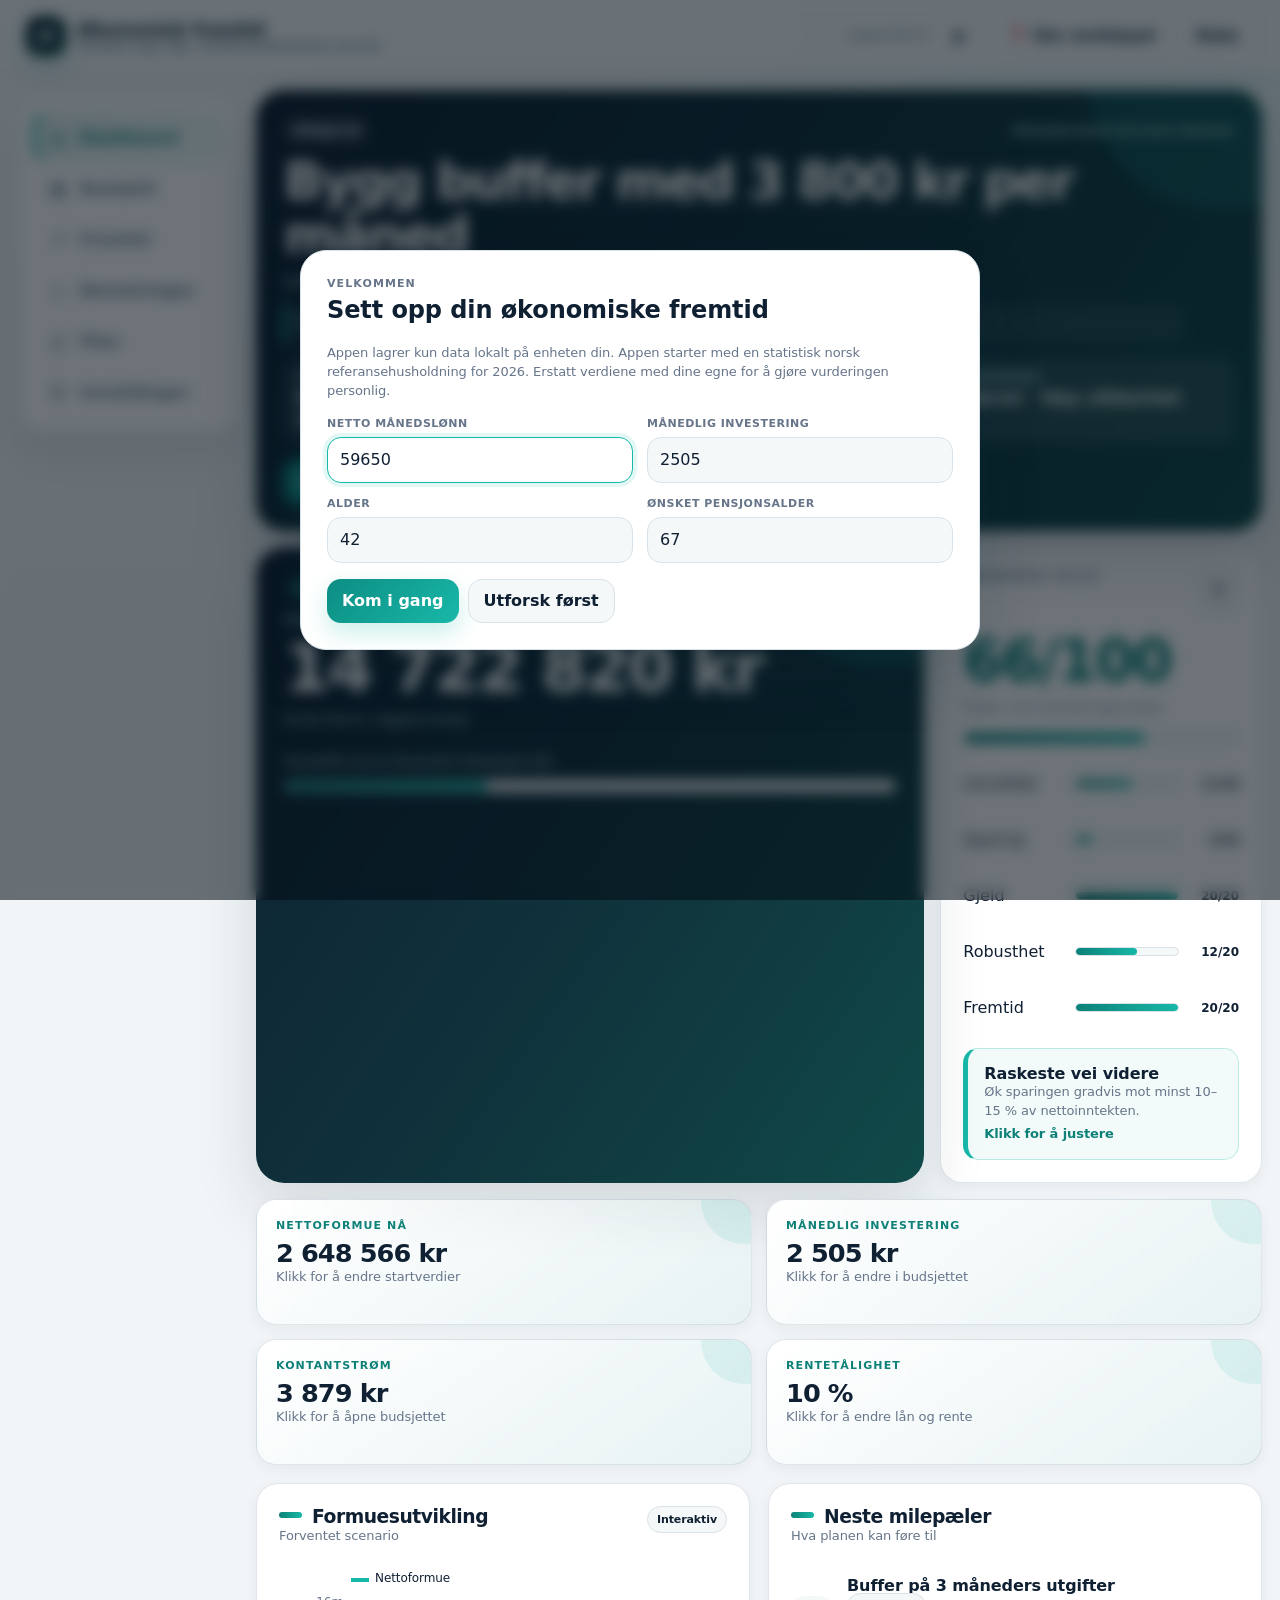
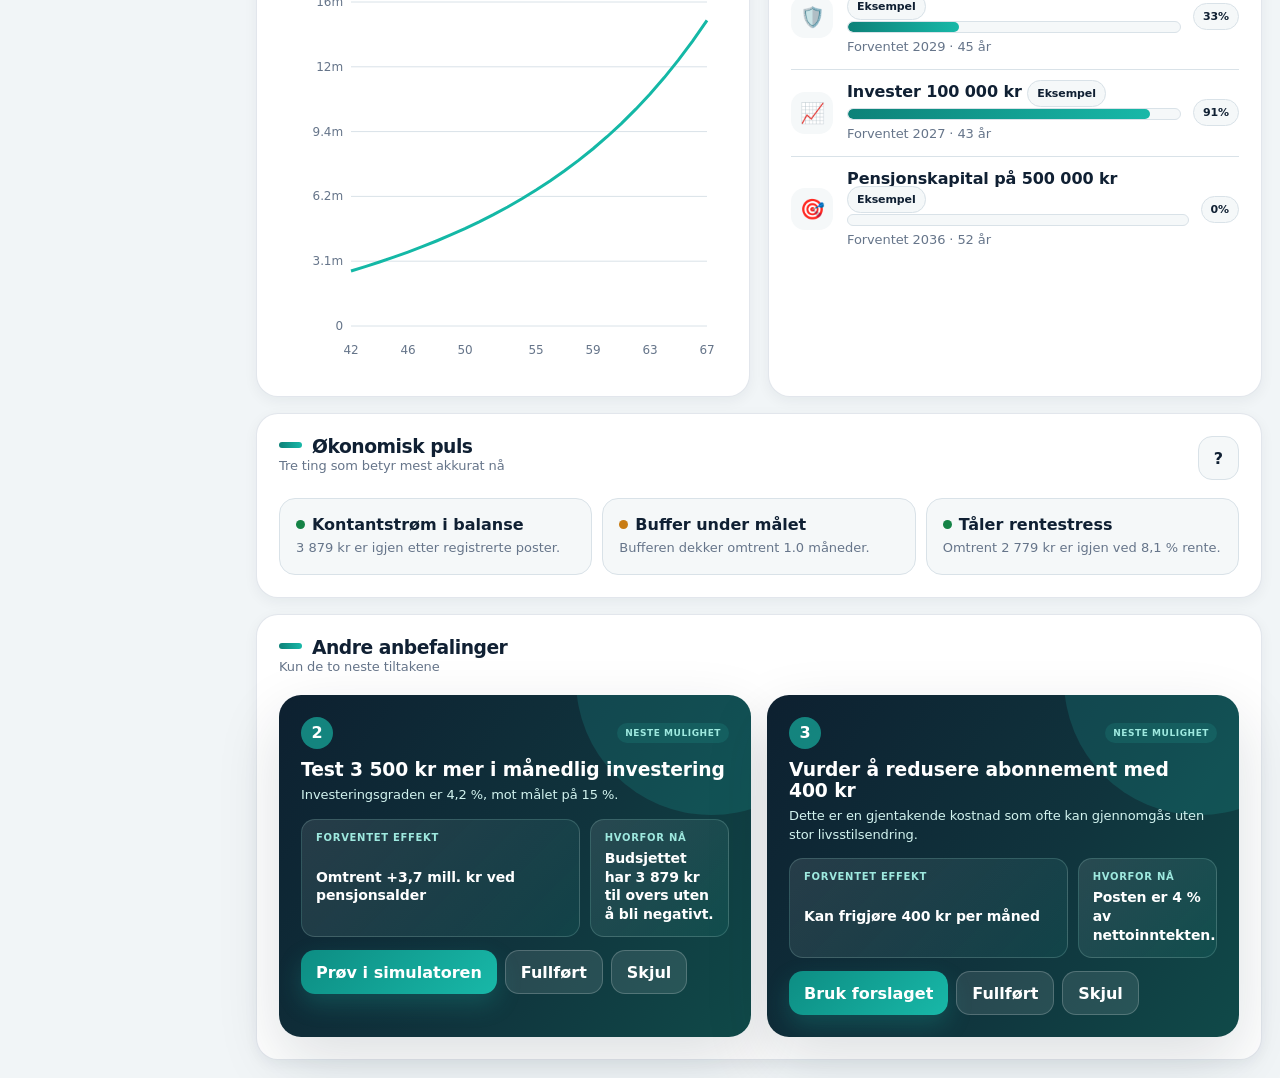
==== commit 402b2ecb: "Add files via upload" ====
--- a/index.html
+++ b/index.html
@@ -8,8 +8,8 @@
 <link rel="manifest" href="manifest.webmanifest">
 <link rel="icon" href="icon-192.png">
 <title>Økonomisk fremtid</title>
-<link rel="stylesheet" href="assets/styles.css?v=v8-phase3-1">
-<link rel="stylesheet" href="assets/design-system.css?v=v8-phase3-1">
+<link rel="stylesheet" href="assets/styles.css?v=v2-launch-20260722">
+<link rel="stylesheet" href="assets/design-system.css?v=v2-launch-20260722">
 </head>
 <body>
 <div class="app">
@@ -142,8 +142,6 @@
       <div class="form-grid">
         <div class="field"><label>Netto månedslønn</label><input id="netIncome" type="number"></div>
         <div class="field"><label>Disponibel buffer</label><input id="buffer" type="number"></div>
-        <div class="field"><label>Voksne</label><input id="adults" type="number" min="1"></div>
-        <div class="field"><label>Barn</label><input id="children" type="number" min="0"></div>
         <div class="field"><label>Har bil</label><select id="hasCar"><option value="yes">Ja</option><option value="no">Nei</option></select></div>
         <div class="field"><label>Eier bolig</label><select id="ownsHome"><option value="yes">Ja</option><option value="no">Nei</option></select></div>
       </div>
@@ -152,7 +150,7 @@
   <div class="card" style="margin-top:16px" id="budgetEntriesCard">
       <div class="reference-banner">
         <strong>Startpunkt: norsk referansehusholdning 2026</strong>
-        <div class="sub">Postene er fylt med SSBs gjennomsnittlige husholdningsforbruk fra 2022, prisjustert til juni 2026. Når du endrer et beløp, vises avviket direkte ved posten.</div>
+        <div class="sub">Budsjettet summerer til SSBs gjennomsnittlige husholdningsforbruk fra 2022, prisjustert til juni 2026. Brede varegrupper er fordelt på praktiske underposter i appens modell. Når du endrer et beløp, vises avviket mot dette startpunktet direkte ved posten.</div>
       </div>
     <div class="section-title"><div><h3>Budsjettposter</h3><div class="sub">Feltene oppdateres uten at tabellen hopper eller mister fokus</div></div><button class="secondary" data-action="add-recommended-rows">Kontrollerer anbefalte poster …</button></div>
     <div class="tablewrap">
@@ -190,7 +188,7 @@
   <div class="card" style="margin-top:16px" id="budgetCompareCard">
     <div class="section-title">
       <div><h3>Sammenlign budsjett</h3><div class="sub">Sammenlign dagens budsjett med et målbudsjett eller en tidligere versjon</div></div>
-      <div class="compare-toolbar"><select id="compareSource" class="chipbtn"><option value="target">Målbudsjett</option></select><button class="secondary" data-action="save-target-budget">Bruk dagens som mål</button><button class="secondary" data-action="save-budget-snapshot">Lagre dagens budsjett</button></div>
+      <div class="compare-toolbar"><select id="compareSource" class="chipbtn" aria-label="Budsjett å sammenligne med"><option value="target">Målbudsjett</option></select><button class="secondary" data-action="save-target-budget">Bruk dagens som mål</button><button class="secondary" data-action="save-budget-snapshot">Lagre dagens budsjett</button></div>
     </div>
     <div id="compareSummary" class="compare-grid"></div><div id="compareRows" class="compare-table"></div>
   </div>
@@ -206,7 +204,18 @@
         <div class="sub">Før inn de faktiske beløpene. Avvik og treffsikkerhet beregnes automatisk.</div>
       </div>
       <div class="accounting-toolbar">
-        <div class="field"><label for="accountingMonth">Måned</label><input id="accountingMonth" type="month"></div>
+        <div class="field month-picker-field">
+          <label id="accountingMonthLabel">Måned</label>
+          <div class="month-picker" role="group" aria-labelledby="accountingMonthLabel">
+            <select id="accountingMonthPart" aria-label="Måned">
+              <option value="01">Januar</option><option value="02">Februar</option><option value="03">Mars</option>
+              <option value="04">April</option><option value="05">Mai</option><option value="06">Juni</option>
+              <option value="07">Juli</option><option value="08">August</option><option value="09">September</option>
+              <option value="10">Oktober</option><option value="11">November</option><option value="12">Desember</option>
+            </select>
+            <select id="accountingYearPart" aria-label="År"></select>
+          </div>
+        </div>
         <button class="secondary" data-action="copy-budget-accounting">Kopier budsjettall</button>
         <button class="secondary" data-action="clear-accounting-month">Tøm måneden</button>
       </div>
@@ -250,10 +259,11 @@
 <section id="future" class="page">
   <div class="section-title"><div><h2>Fremtid</h2><div class="sub">Hvordan økonomien utvikler seg over livet</div></div></div>
   <div id="futureReferenceBanner" class="reference-banner"></div>
+  <div id="futureAssumptions" class="assumption-strip" aria-live="polite"></div>
   <div class="card">
     <div class="section-title">
       <div><h3>Nettoformue</h3><div class="sub">Konservativt, forventet og sterkt scenario</div></div>
-      <select id="futureMode" class="chipbtn"><option value="nominal">Nominelle kroner</option><option value="real">Dagens kroner</option><option value="components">Komponenter</option></select>
+      <select id="futureMode" class="chipbtn" aria-label="Visning av fremtidsverdier"><option value="nominal">Nominelle kroner</option><option value="real">Dagens kroner</option><option value="components">Komponenter</option></select>
     </div>
     <div class="chartbox tall"><canvas id="futureChart"></canvas></div>
   </div>
@@ -268,7 +278,7 @@
         <div class="sub">Detaljert utvikling i lønn, investering, pensjon og nettoformue</div>
       </div>
       <div class="forecast-toolbar">
-        <select id="forecastInterval" class="chipbtn">
+        <select id="forecastInterval" class="chipbtn" aria-label="Intervall for årsutvikling">
           <option value="1">Hvert år</option>
           <option value="3" selected>Hvert 3. år</option>
           <option value="5">Hvert 5. år</option>
@@ -411,14 +421,16 @@
   </div>
   <div class="card" style="margin-top:16px">
     <div class="section-title"><div><h3>Data og personvern</h3>
-    <p class="sub"><strong>Referansegrunnlag:</strong> Standardprofilen kombinerer de nyeste relevante SSB-tallene med tydelig merkede modellantakelser. Den bruker median husholdningsinntekt etter skatt, gjennomsnittlig husholdningsstørrelse, boutgifter, boligverdi, gjeld, boliglånsrente og finansiell sparing. Buffer, alder og langsiktig avkastning er nøytrale modellantakelser fordi ett representativt gjennomsnitt ikke finnes.</p>
-    <details style="margin:12px 0"><summary style="cursor:pointer;font-weight:850">Se tallene bak norsk referanseprofil</summary><div class="sub" style="margin-top:10px;line-height:1.65">Inntekt: 676 100 kr etter skatt i 2024, prisjustert til 2026. Husholdning: 2,1 personer. Boutgifter: 178 912 kr i 2025. Primærbolig: 4 576 100 kr og gjeld: 2 071 800 kr i 2024 for husholdninger med beløp. Boliglånsrente: 5,08 % i mai 2026. Finansiell investering: 4,2 % av disponibel inntekt i 2025. Gjennomsnittlig OTP-sats: 4 % i 2025. Startalder 42 år, én måneds buffer, 2 % inflasjon og avkastningsscenarioene er modellforutsetninger – ikke SSB-gjennomsnitt.</div></details>
+    <p class="sub"><strong>Referansegrunnlag:</strong> Standardprofilen kombinerer offisielle SSB-tall med tydelig merkede modellantakelser. Inntekt og samlet forbruk er statistiske startverdier. Praktiske budsjettunderposter, alder, buffer, pensjon, boligforløp og langsiktig avkastning er modellforutsetninger som brukeren bør tilpasse.</p>
+    <details style="margin:12px 0"><summary style="cursor:pointer;font-weight:850">Se tallene bak norsk referanseprofil</summary><div class="sub" style="margin-top:10px;line-height:1.65">Median husholdningsinntekt etter skatt: 676 100 kr i 2024, prisjustert til 59 650 kr per måned i juni 2026. Samlet husholdningsforbruk: 554 585 kr i 2022, prisjustert til 53 266 kr per måned i juni 2026. Gjennomsnittlig husholdningsstørrelse var 2,1 personer i 2025, men appen skalerer ikke automatisk etter husholdningstype. Primærbolig på 4 576 100 kr og gjeld på 2 071 800 kr er 2024-gjennomsnitt blant husholdninger som hadde den aktuelle posten; de beskriver derfor ikke nødvendigvis samme husholdning. Boliglånsrenten var 5,08 % i mai 2026. Månedlig investering på 2 505 kr bruker nettofinansinvestering på 4,2 % av disponibel inntekt som en enkel referanse. Fordelingen mellom budsjettunderposter, startalder 42 år, én måneds buffer, 4 % OTP, 25 års lånetid, 44 000 kr årlig avdrag, 2 % inflasjon, boligvekst og avkastningsscenarioene er modellforutsetninger – ikke SSB-gjennomsnitt eller anbefalinger.<div style="margin-top:10px"><strong>Offisielle kilder:</strong> <a href="https://www.ssb.no/inntekt-og-forbruk/forbruk/statistikk/forbruksundersokelsen/" target="_blank" rel="noreferrer">forbruk</a>, <a href="https://www.ssb.no/inntekt-og-forbruk/inntekt-og-formue/statistikk/inntekts-og-formuesstatistikk-for-husholdninger/" target="_blank" rel="noreferrer">inntekt og formue</a>, <a href="https://www.ssb.no/priser-og-prisindekser/konsumpriser/statistikk/konsumprisindeksen" target="_blank" rel="noreferrer">KPI</a>, <a href="https://www.ssb.no/bank-og-finansmarked/finansinstitusjoner-og-andre-finansielle-foretak/statistikk/renter-i-banker-og-kredittforetak/artikler/renteutvikling" target="_blank" rel="noreferrer">renter</a>, <a href="https://www.ssb.no/nasjonalregnskap-og-konjunkturer/finansregnskap/artikler/husholdningenes-finansregnskap-for-2025" target="_blank" rel="noreferrer">finansiell sparing</a>.</div></div></details>
     <div class="sub">Alt lagres lokalt på denne enheten</div></div></div>
     <div class="small-actions">
       <button class="secondary" data-action="export-data">Eksporter sikkerhetskopi</button>
-      <label class="secondary" style="cursor:pointer">Importer<input id="importFile" type="file" accept=".json" hidden></label>
+      <label class="secondary" style="cursor:pointer">Importer<input id="importFile" type="file" accept=".json,application/json" hidden></label>
+      <button id="recoverDataButton" class="secondary" data-action="recover-data">Gjenopprett forrige data</button>
       <button class="danger" data-action="reset-all">Tilbakestill alt</button>
     </div>
+    <div id="recoveryStatus" class="sub recovery-status" role="status" aria-live="polite"></div>
   </div>
 </section>
 </main>
@@ -437,28 +449,26 @@
 
 
 
-<div id="healthModal" class="modal">
-  <div class="modalbox">
+<div id="healthModal" class="modal" role="dialog" aria-modal="true" aria-hidden="true" aria-labelledby="healthModalTitle">
+  <div class="modalbox" tabindex="-1">
     <div class="eyebrow">Økonomisk helse</div>
-    <h2 style="margin-top:6px">En forklarbar vurdering</h2>
+    <h2 id="healthModalTitle" style="margin-top:6px">En forklarbar vurdering</h2>
     <p class="sub">Scoren er appens egen vurderingsmodell – ikke en offentlig eller anerkjent standard. Den bygger på likviditet, sparing, gjeld, robusthet og fremtidig retning.</p>
     <div id="healthModalBreakdown" class="health-breakdown" style="margin-top:16px"></div>
     <div class="small-actions" style="margin-top:16px"><button class="primary" data-action="close-modal" data-modal-id="healthModal">Lukk</button></div>
   </div>
 </div>
 
-<div id="pulseModal" class="modal"><div class="modalbox"><div class="eyebrow">Økonomisk puls</div><h2 style="margin-top:6px">Kort, prioritert og konkret</h2><p class="sub">Pulsen viser maksimalt tre signaler: hva som går bra, hva som bør følges med på og hva som gir størst effekt nå.</p><div class="small-actions" style="margin-top:16px"><button class="primary" data-action="close-modal" data-modal-id="pulseModal">Lukk</button></div></div></div>
-<div id="compareNameModal" class="modal"><div class="modalbox"><h3>Lagre budsjettversjon</h3><div class="field"><label>Navn</label><input id="snapshotName" type="text" placeholder="For eksempel: Januar 2026"></div><div class="small-actions" style="margin-top:16px"><button class="primary" data-action="confirm-budget-snapshot">Lagre</button><button class="secondary" data-action="close-modal" data-modal-id="compareNameModal">Avbryt</button></div></div></div>
-
-</div>
-
-<div id="goalModal" class="modal">
-  <div class="modalbox">
+<div id="pulseModal" class="modal" role="dialog" aria-modal="true" aria-hidden="true" aria-labelledby="pulseModalTitle"><div class="modalbox" tabindex="-1"><div class="eyebrow">Økonomisk puls</div><h2 id="pulseModalTitle" style="margin-top:6px">Kort, prioritert og konkret</h2><p class="sub">Pulsen viser maksimalt tre signaler: hva som går bra, hva som bør følges med på og hva som gir størst effekt nå.</p><div class="small-actions" style="margin-top:16px"><button class="primary" data-action="close-modal" data-modal-id="pulseModal">Lukk</button></div></div></div>
+<div id="compareNameModal" class="modal" role="dialog" aria-modal="true" aria-hidden="true" aria-labelledby="compareNameTitle"><div class="modalbox" tabindex="-1"><h3 id="compareNameTitle">Lagre budsjettversjon</h3><div class="field"><label for="snapshotName">Navn</label><input id="snapshotName" type="text" maxlength="80" placeholder="For eksempel: Januar 2026"></div><div class="small-actions" style="margin-top:16px"><button class="primary" data-action="confirm-budget-snapshot">Lagre</button><button class="secondary" data-action="close-modal" data-modal-id="compareNameModal">Avbryt</button></div></div></div>
+
+<div id="goalModal" class="modal" role="dialog" aria-modal="true" aria-hidden="true" aria-labelledby="goalModalTitle">
+  <div class="modalbox" tabindex="-1">
     <div class="eyebrow">Målsetting</div>
     <h2 id="goalModalTitle" style="margin-top:6px">Nytt mål</h2>
     <input id="goalEditId" type="hidden">
     <div class="form-grid" style="margin-top:14px">
-      <div class="field"><label>Navn på målet</label><input id="goalName" type="text" placeholder="For eksempel: Trygg buffer"></div>
+      <div class="field"><label for="goalName">Navn på målet</label><input id="goalName" type="text" maxlength="80" placeholder="For eksempel: Trygg buffer"></div>
       <div class="field"><label>Hva vil du måle?</label>
         <select id="goalMetric">
           <option value="buffer">Disponibel buffer</option>
@@ -504,18 +514,18 @@
 </div>
 
 <div id="tooltip" class="tooltip"></div>
-<div id="toast" class="toast"></div><div id="changeToast" class="change-toast"></div>
-
-<div id="onboardingModal" class="modal">
-  <div class="modalbox">
+<div id="toast" class="toast" role="status" aria-live="polite"></div><div id="changeToast" class="change-toast" role="status" aria-live="polite"></div>
+
+<div id="onboardingModal" class="modal" role="dialog" aria-modal="true" aria-hidden="true" aria-labelledby="onboardingTitle">
+  <div class="modalbox" tabindex="-1">
     <div class="eyebrow">Velkommen</div>
-    <h2 style="margin-top:6px">Sett opp din økonomiske fremtid</h2>
+    <h2 id="onboardingTitle" style="margin-top:6px">Sett opp din økonomiske fremtid</h2>
     <p class="sub">Appen lagrer kun data lokalt på enheten din. Appen starter med en statistisk norsk referansehusholdning for 2026. Erstatt verdiene med dine egne for å gjøre vurderingen personlig.</p>
     <div class="form-grid" style="margin-top:16px">
-      <div class="field"><label>Netto månedslønn</label><input id="onboardIncome" type="number" value="59650"></div>
-      <div class="field"><label>Månedlig investering</label><input id="onboardInvestment" type="number" value="2505"></div>
-      <div class="field"><label>Alder</label><input id="onboardAge" type="number" value="42"></div>
-      <div class="field"><label>Ønsket pensjonsalder</label><input id="onboardRetire" type="number" value="67"></div>
+      <div class="field"><label>Netto månedslønn</label><input id="onboardIncome" type="number" value="59650" required></div>
+      <div class="field"><label>Månedlig investering</label><input id="onboardInvestment" type="number" value="2505" required></div>
+      <div class="field"><label>Alder</label><input id="onboardAge" type="number" value="42" required></div>
+      <div class="field"><label>Ønsket pensjonsalder</label><input id="onboardRetire" type="number" value="67" required></div>
     </div>
     <div class="small-actions" style="margin-top:16px">
       <button class="primary" data-action="complete-onboarding">Kom i gang</button>
@@ -524,10 +534,23 @@
   </div>
 </div>
 
-<div id="dataModal" class="modal"><div class="modalbox"><h3>Data og personvern</h3><p class="sub">Appen bruker ingen server. Data lagres kun i nettleseren på enheten din. Eksporter sikkerhetskopi dersom du vil flytte data til en annen enhet.</p><p><a href="privacy.html" target="_blank" style="color:var(--brand);font-weight:800">Les personvernerklæringen</a></p><div class="small-actions" style="margin-top:14px"><button class="secondary" data-action="export-data">Eksporter</button><button class="danger" data-action="reset-all">Tilbakestill alle data</button><button class="primary" data-action="close-modal" data-modal-id="dataModal">Lukk</button></div></div></div>
-
-<script src="assets/finance.js?v=v8-phase3-1" defer></script>
-<script src="assets/recommendations.js?v=v8-phase3-1" defer></script>
-<script src="assets/app.js?v=v8-phase3-1" defer></script>
+<div id="dataModal" class="modal" role="dialog" aria-modal="true" aria-hidden="true" aria-labelledby="dataModalTitle"><div class="modalbox" tabindex="-1"><h3 id="dataModalTitle">Data og personvern</h3><p class="sub">Appen bruker ingen server. Data lagres kun i nettleseren på enheten din. Eksporter sikkerhetskopi dersom du vil flytte data til en annen enhet.</p><p><a href="privacy.html" target="_blank" rel="noopener" style="color:var(--brand);font-weight:800">Les personvernerklæringen</a></p><div id="dataModalRecoveryStatus" class="sub recovery-status" role="status" aria-live="polite"></div><div class="small-actions" style="margin-top:14px"><button class="secondary" data-action="export-data">Eksporter</button><button id="dataModalRecoverButton" class="secondary" data-action="recover-data">Gjenopprett forrige data</button><button class="danger" data-action="reset-all">Tilbakestill alle data</button><button class="primary" data-action="close-modal" data-modal-id="dataModal">Lukk</button></div></div></div>
+
+<div id="confirmModal" class="modal" role="alertdialog" aria-modal="true" aria-hidden="true" aria-labelledby="confirmTitle" aria-describedby="confirmText">
+  <div class="modalbox confirm-box" tabindex="-1">
+    <div class="eyebrow">Bekreft handling</div>
+    <h2 id="confirmTitle" style="margin-top:6px">Er du sikker?</h2>
+    <p id="confirmText" class="sub"></p>
+    <div class="small-actions" style="margin-top:18px">
+      <button class="secondary" data-action="confirm-cancel">Avbryt</button>
+      <button id="confirmAccept" class="danger" data-action="confirm-accept">Fortsett</button>
+    </div>
+  </div>
+</div>
+
+<script src="assets/quality.js?v=v2-launch-20260722" defer></script>
+<script src="assets/finance.js?v=v2-launch-20260722" defer></script>
+<script src="assets/recommendations.js?v=v2-launch-20260722" defer></script>
+<script src="assets/app.js?v=v2-launch-20260722" defer></script>
 </body>
 </html>
--- a/assets/design-system.css
+++ b/assets/design-system.css
@@ -216,6 +216,18 @@
   min-height:46px;padding:10px 12px;border-radius:14px;background:var(--panel2);
   transition:border-color .15s,box-shadow .15s,background .15s;
 }
+.field,.field input,.field select,td input,td select{min-width:0;max-width:100%}
+input[type="number"]{-moz-appearance:textfield;appearance:textfield;font-variant-numeric:tabular-nums}
+input[type="number"]::-webkit-inner-spin-button,input[type="number"]::-webkit-outer-spin-button{-webkit-appearance:none;margin:0}
+.month-picker-field{min-width:300px}
+.month-picker{display:grid;grid-template-columns:minmax(150px,1fr) 112px;gap:9px}
+.month-picker select{
+  width:100%;color:var(--text);background-color:var(--panel);
+  border:1px solid rgba(255,255,255,.22);box-shadow:0 7px 18px rgba(0,0,0,.08);
+}
+.accounting-hero .month-picker select{color:var(--ink);background:#fff;border-color:rgba(255,255,255,.36)}
+.accounting-toolbar{display:grid;grid-template-columns:minmax(300px,1fr) auto auto;align-items:end;gap:10px}
+.accounting-toolbar>button{white-space:nowrap}
 .field input:focus,.field select:focus,td input:focus,td select:focus{
   outline:0;border-color:var(--brand2);background:var(--panel);box-shadow:0 0 0 4px rgba(24,184,168,.12)
 }
@@ -238,6 +250,14 @@
 .timeline{gap:14px}.time-card{min-width:230px;padding:18px;border-radius:20px}
 .forecast-toolbar{display:flex;align-items:center;justify-content:space-between;gap:12px;flex-wrap:wrap}
 .forecast-table-wrap{max-height:620px}
+.assumption-strip{
+  display:flex;gap:8px;flex-wrap:wrap;margin:0 0 16px;
+}
+.assumption-chip{
+  display:inline-flex;align-items:center;gap:6px;padding:8px 11px;border:1px solid var(--line);
+  border-radius:999px;background:var(--panel);color:var(--muted);font-size:12px;box-shadow:var(--shadow-sm);
+}
+.assumption-chip strong{color:var(--text);font-weight:850}
 
 /* Beslutninger og plan */
 .decision-card{padding:20px;border-radius:20px;background:linear-gradient(145deg,var(--panel),rgba(24,184,168,.035))}
@@ -265,10 +285,15 @@
 #settings .card>.section-title{padding-bottom:12px;border-bottom:1px solid var(--line)}
 .modal{background:rgba(5,15,24,.58);backdrop-filter:blur(7px)}
 .modalbox{padding:26px;border-radius:26px;box-shadow:var(--shadow-lg)}
+.modalbox:focus{outline:0}
+.confirm-box{max-width:520px}
 .toast{right:22px;bottom:22px;padding:13px 16px;border-radius:15px;background:var(--ink);box-shadow:var(--shadow-lg)}
 .coach-panel{border-radius:22px;box-shadow:var(--shadow-lg)}
 .badge{padding:6px 9px;border-radius:999px}
 .insight{padding:16px;border-radius:16px}.pulse-item{padding:16px;border-radius:16px}
+.recovery-status{margin-top:12px;min-height:20px}
+input[aria-invalid="true"],select[aria-invalid="true"]{border-color:#dc2626!important;box-shadow:0 0 0 4px rgba(220,38,38,.11)!important}
+.field-error{display:block;margin-top:6px;color:#b42318;font-size:12px;font-weight:750}
 
 /* Mellomstore skjermer */
 @media(max-width:1280px){
@@ -305,6 +330,7 @@
   .allocation-list{grid-template-columns:1fr}
   .accounting-hero{align-items:stretch;flex-direction:column;padding:20px}
   .accounting-toolbar{align-items:stretch}.accounting-toolbar .field{width:100%}
+  .accounting-toolbar{display:grid;grid-template-columns:1fr 1fr}.accounting-toolbar .month-picker-field{grid-column:1/-1;min-width:0}.accounting-toolbar>button{width:100%;white-space:normal}
   .accounting-table{min-width:0;table-layout:auto;border-collapse:separate;border-spacing:0;background:transparent}
   .accounting-table thead{display:none}.accounting-table tbody{display:grid;gap:10px}
   .accounting-table tbody tr{display:grid;grid-template-columns:1fr 1fr;gap:12px;padding:15px;border:1px solid var(--line);border-radius:18px;background:var(--panel)}
@@ -321,6 +347,7 @@
   .kpis{grid-template-columns:1fr}.focus-actions{grid-template-columns:1fr}.focus-actions .primary{grid-column:auto}
   .bottom-nav{left:6px;right:6px;bottom:6px;padding:5px}.bottom-nav button{font-size:9px}.bottom-nav span{font-size:17px}
   .action{grid-template-columns:1fr}.action>.step{grid-column:1}.action>div:last-child{grid-column:1}
+  .month-picker{grid-template-columns:minmax(0,1fr) 96px}.accounting-toolbar{grid-template-columns:1fr}.accounting-toolbar .month-picker-field{grid-column:auto}
 }
 
 @media(prefers-reduced-motion:reduce){
